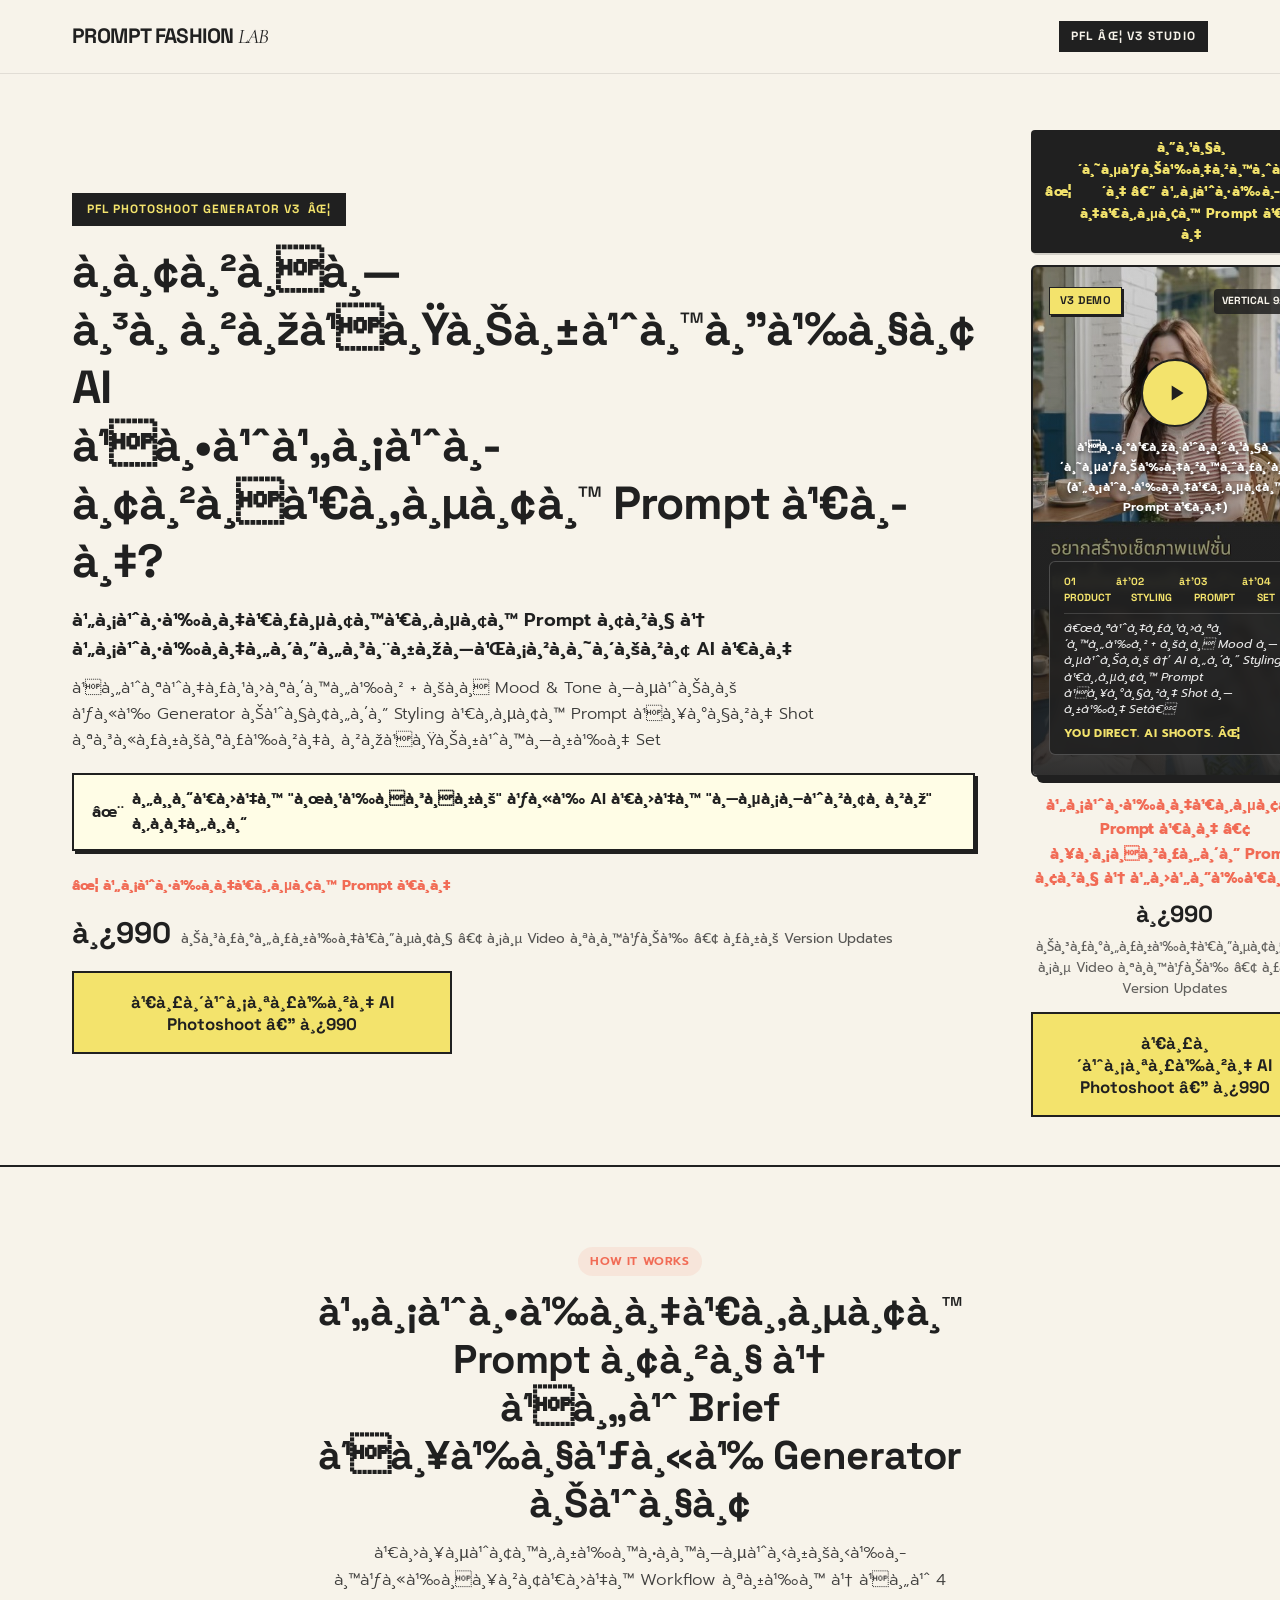
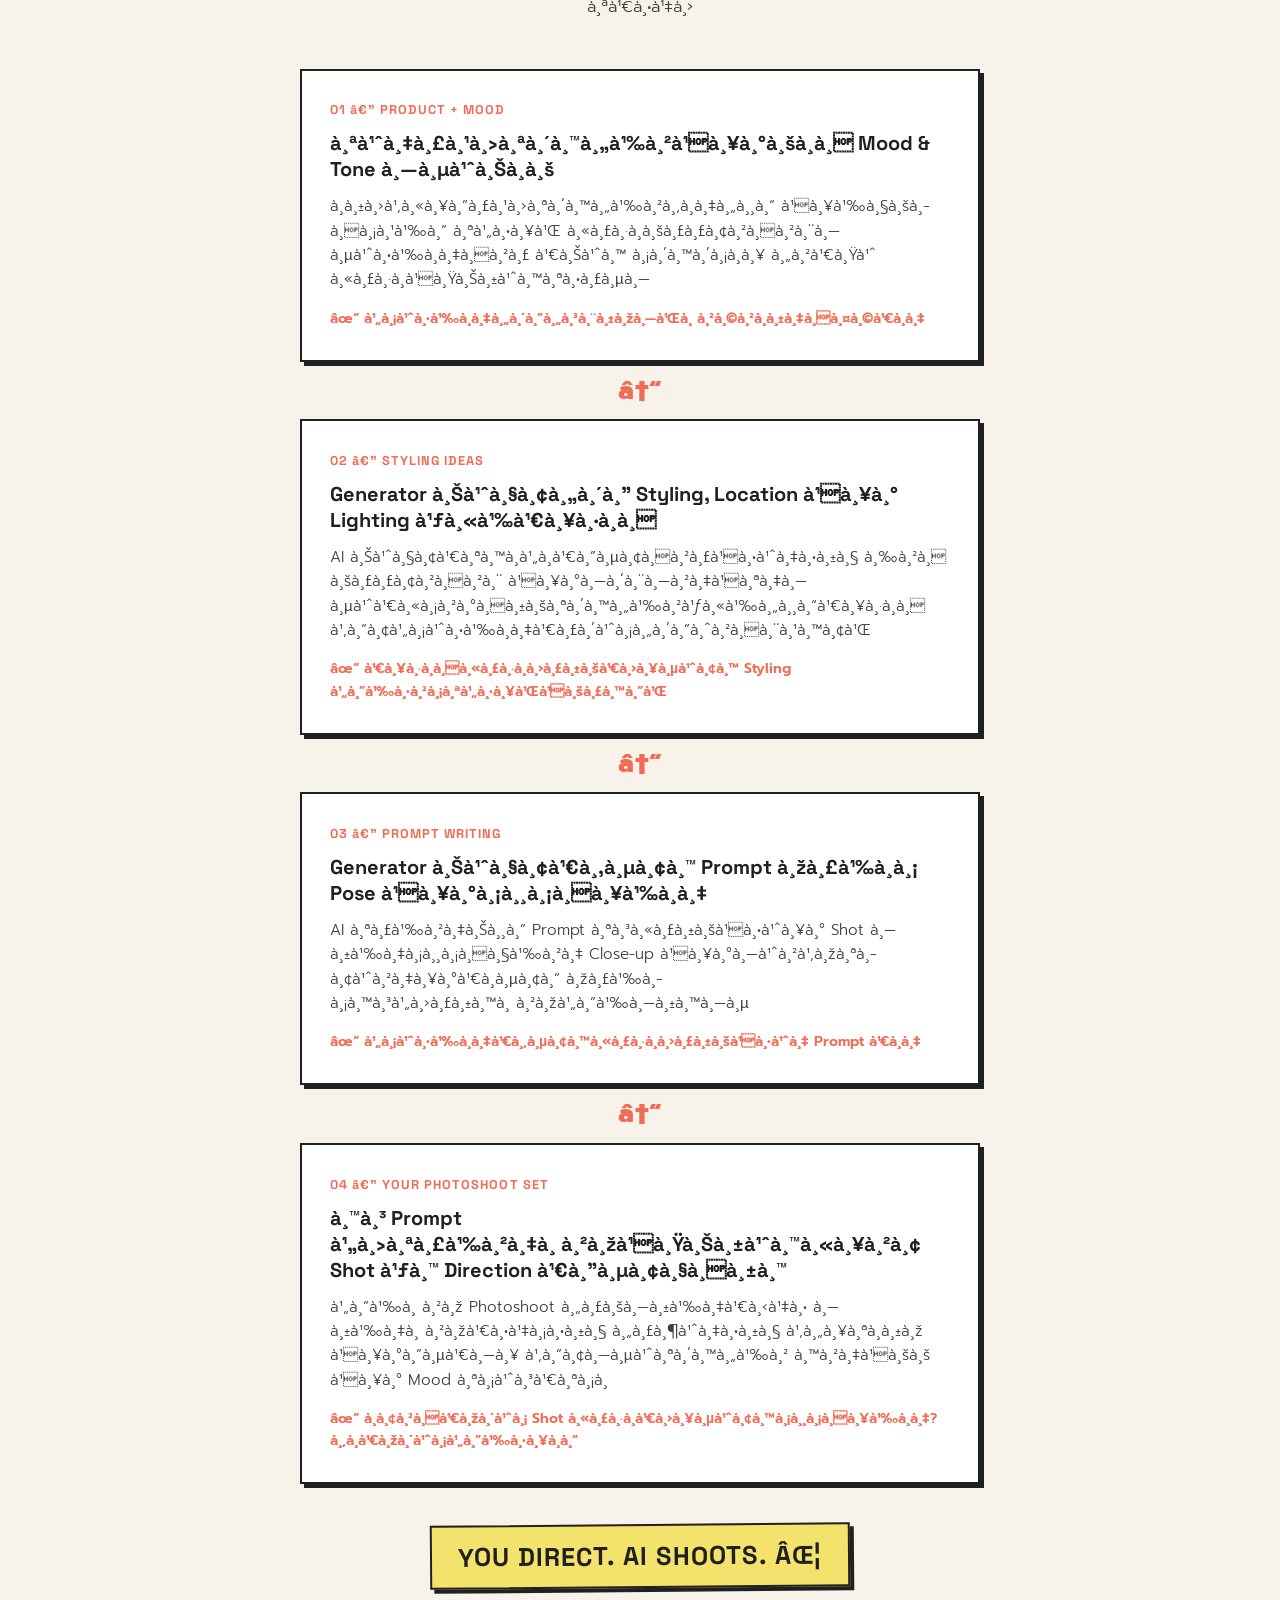
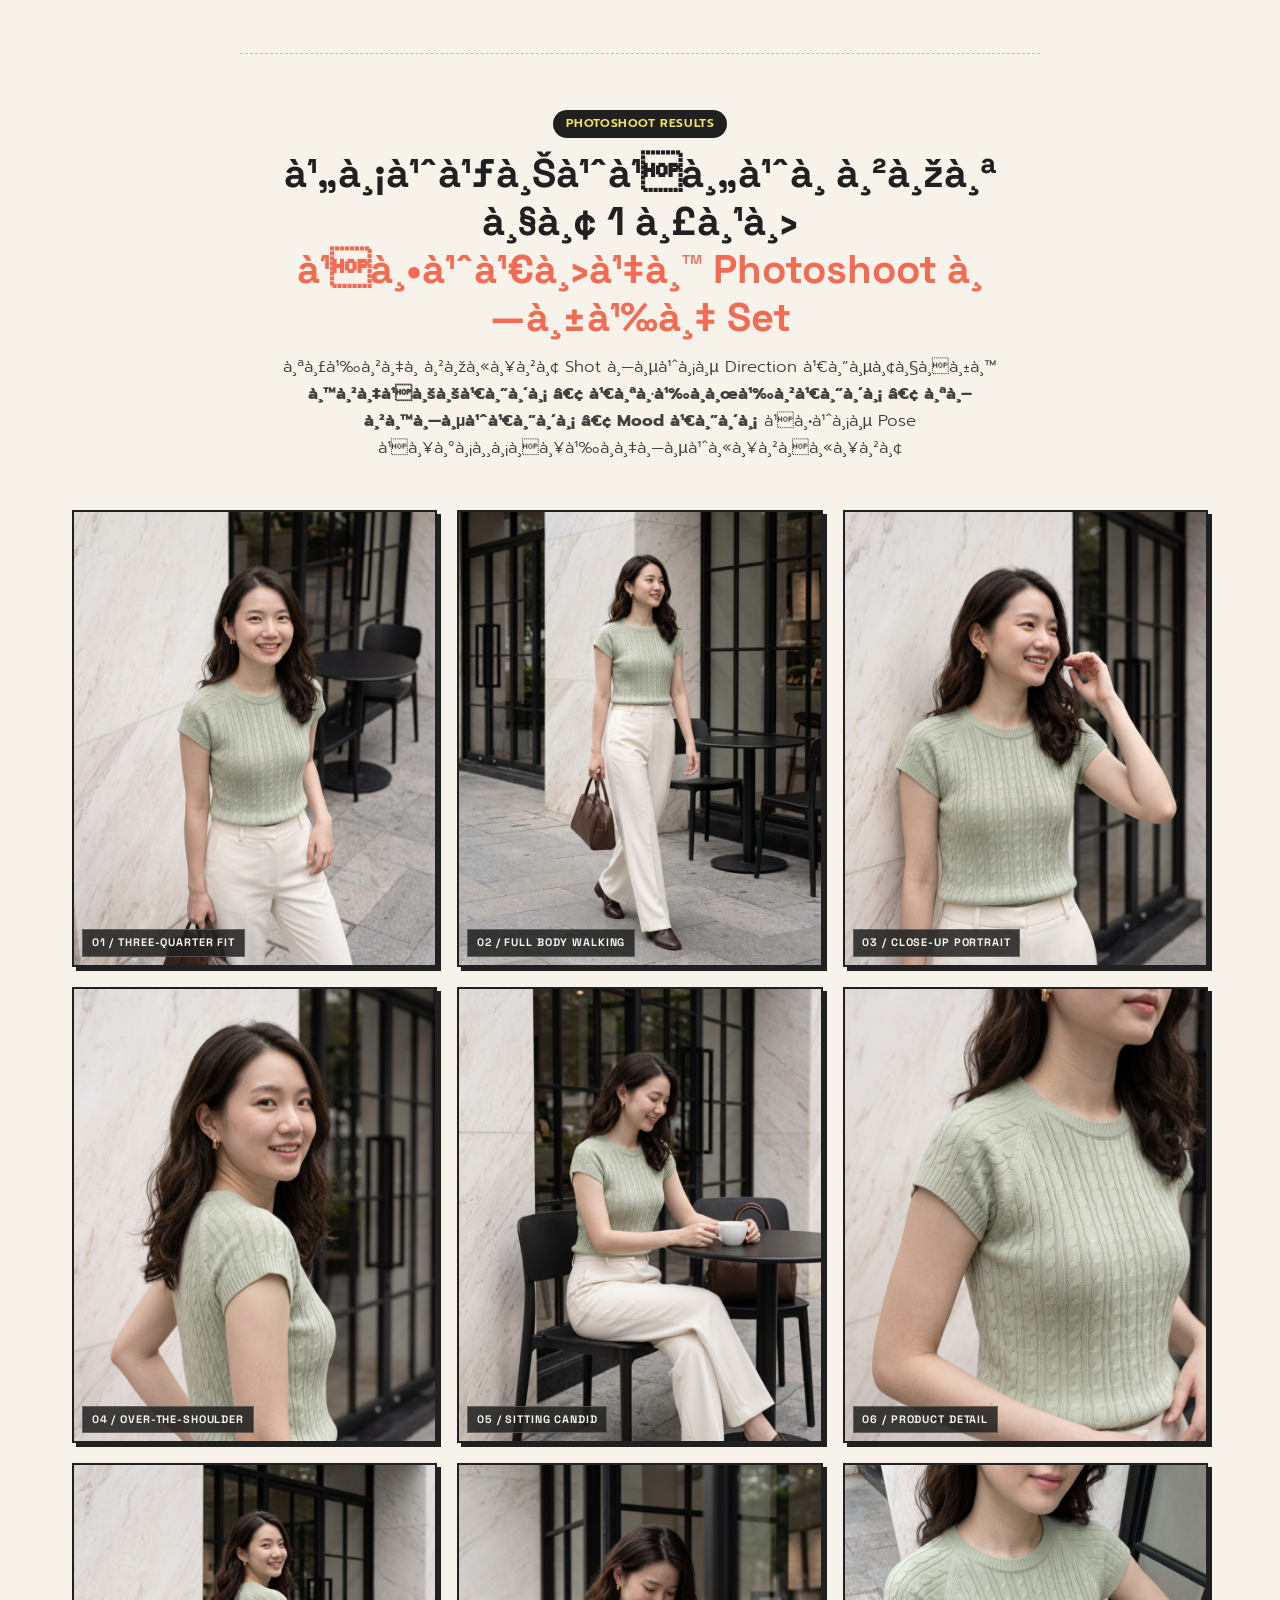
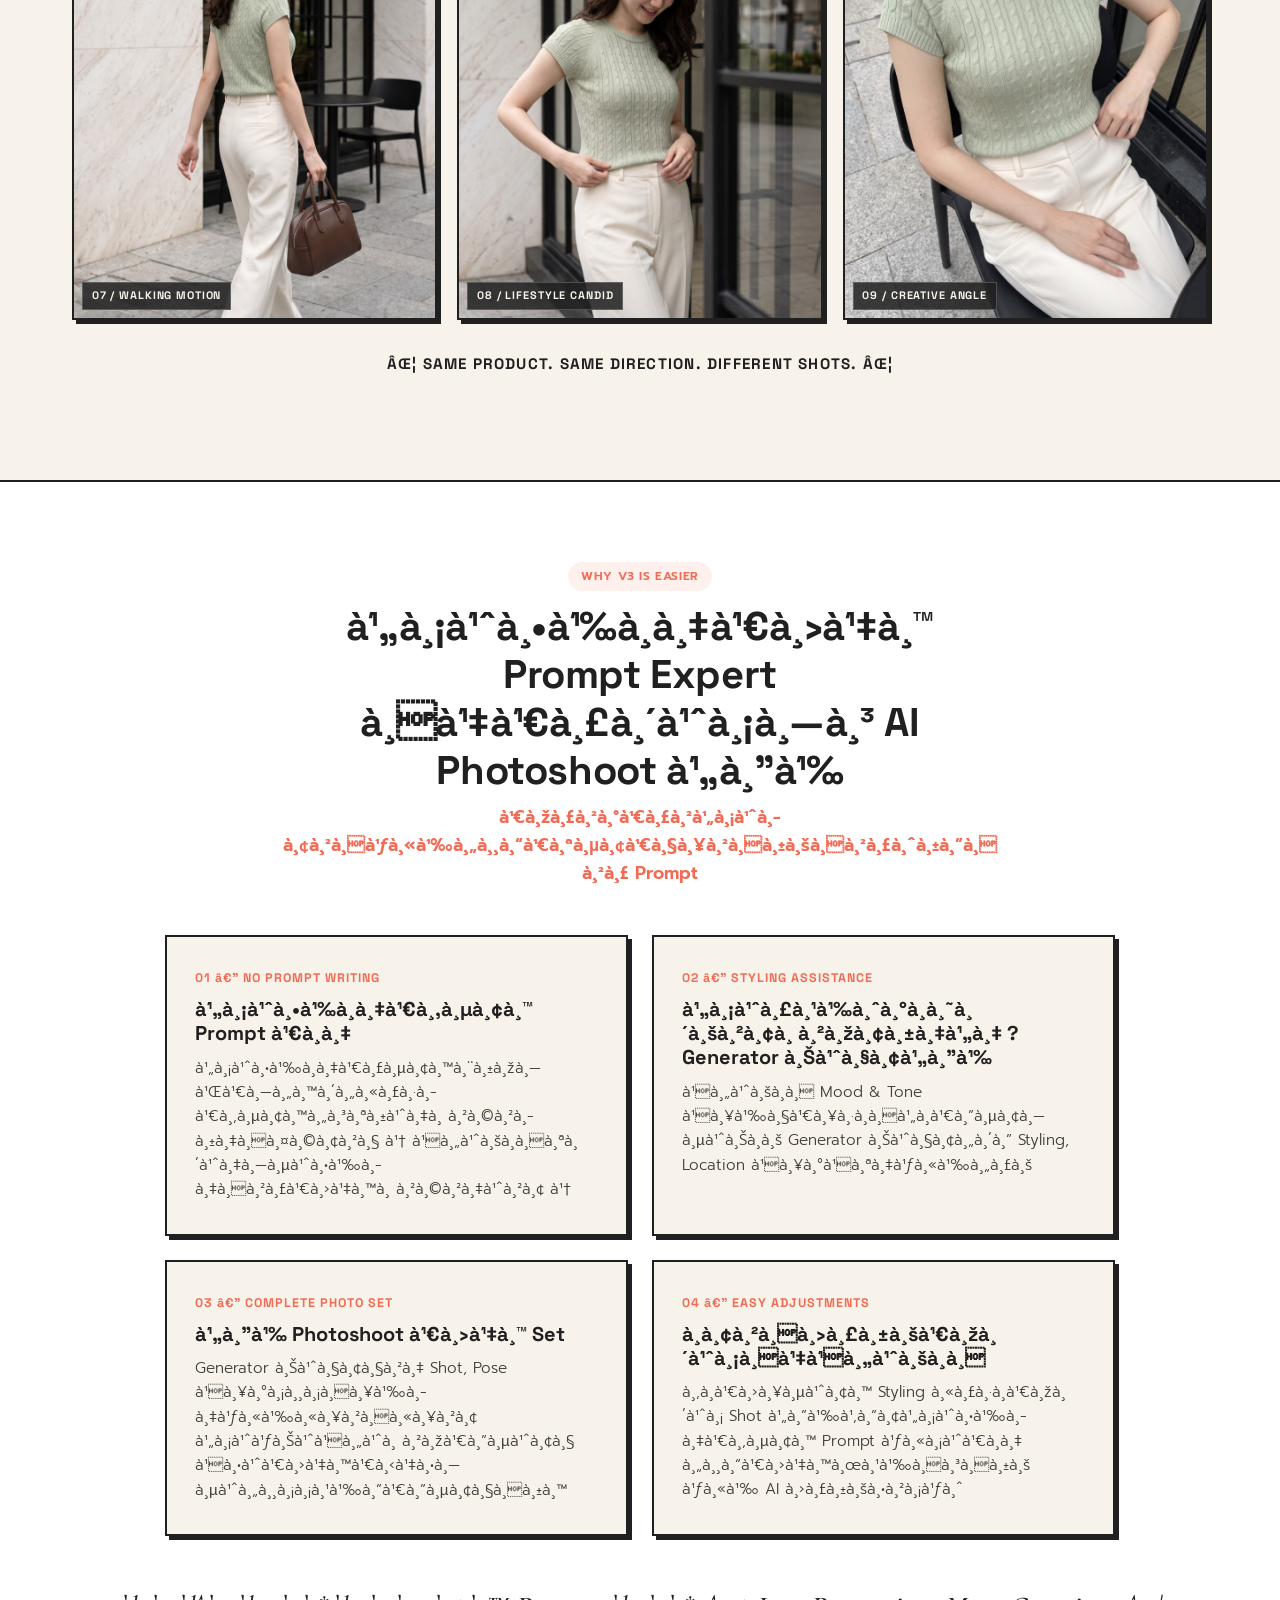
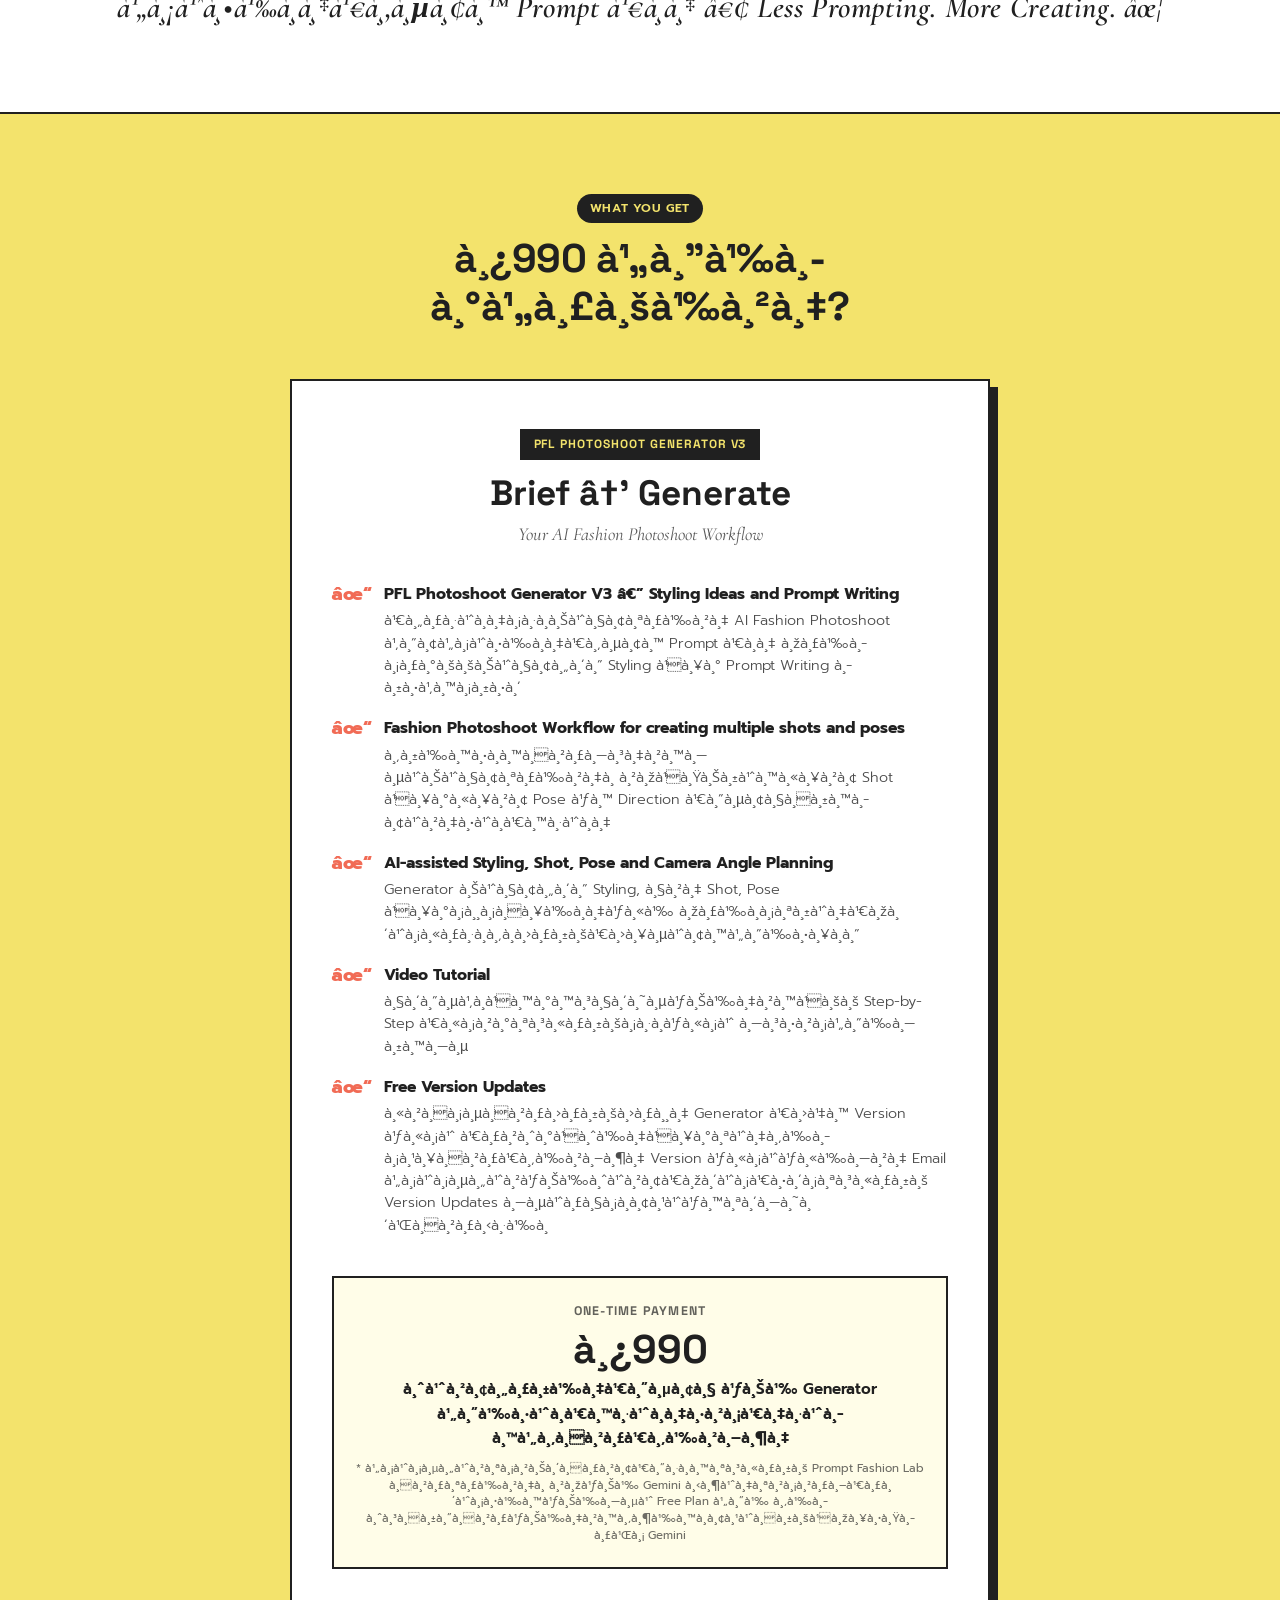
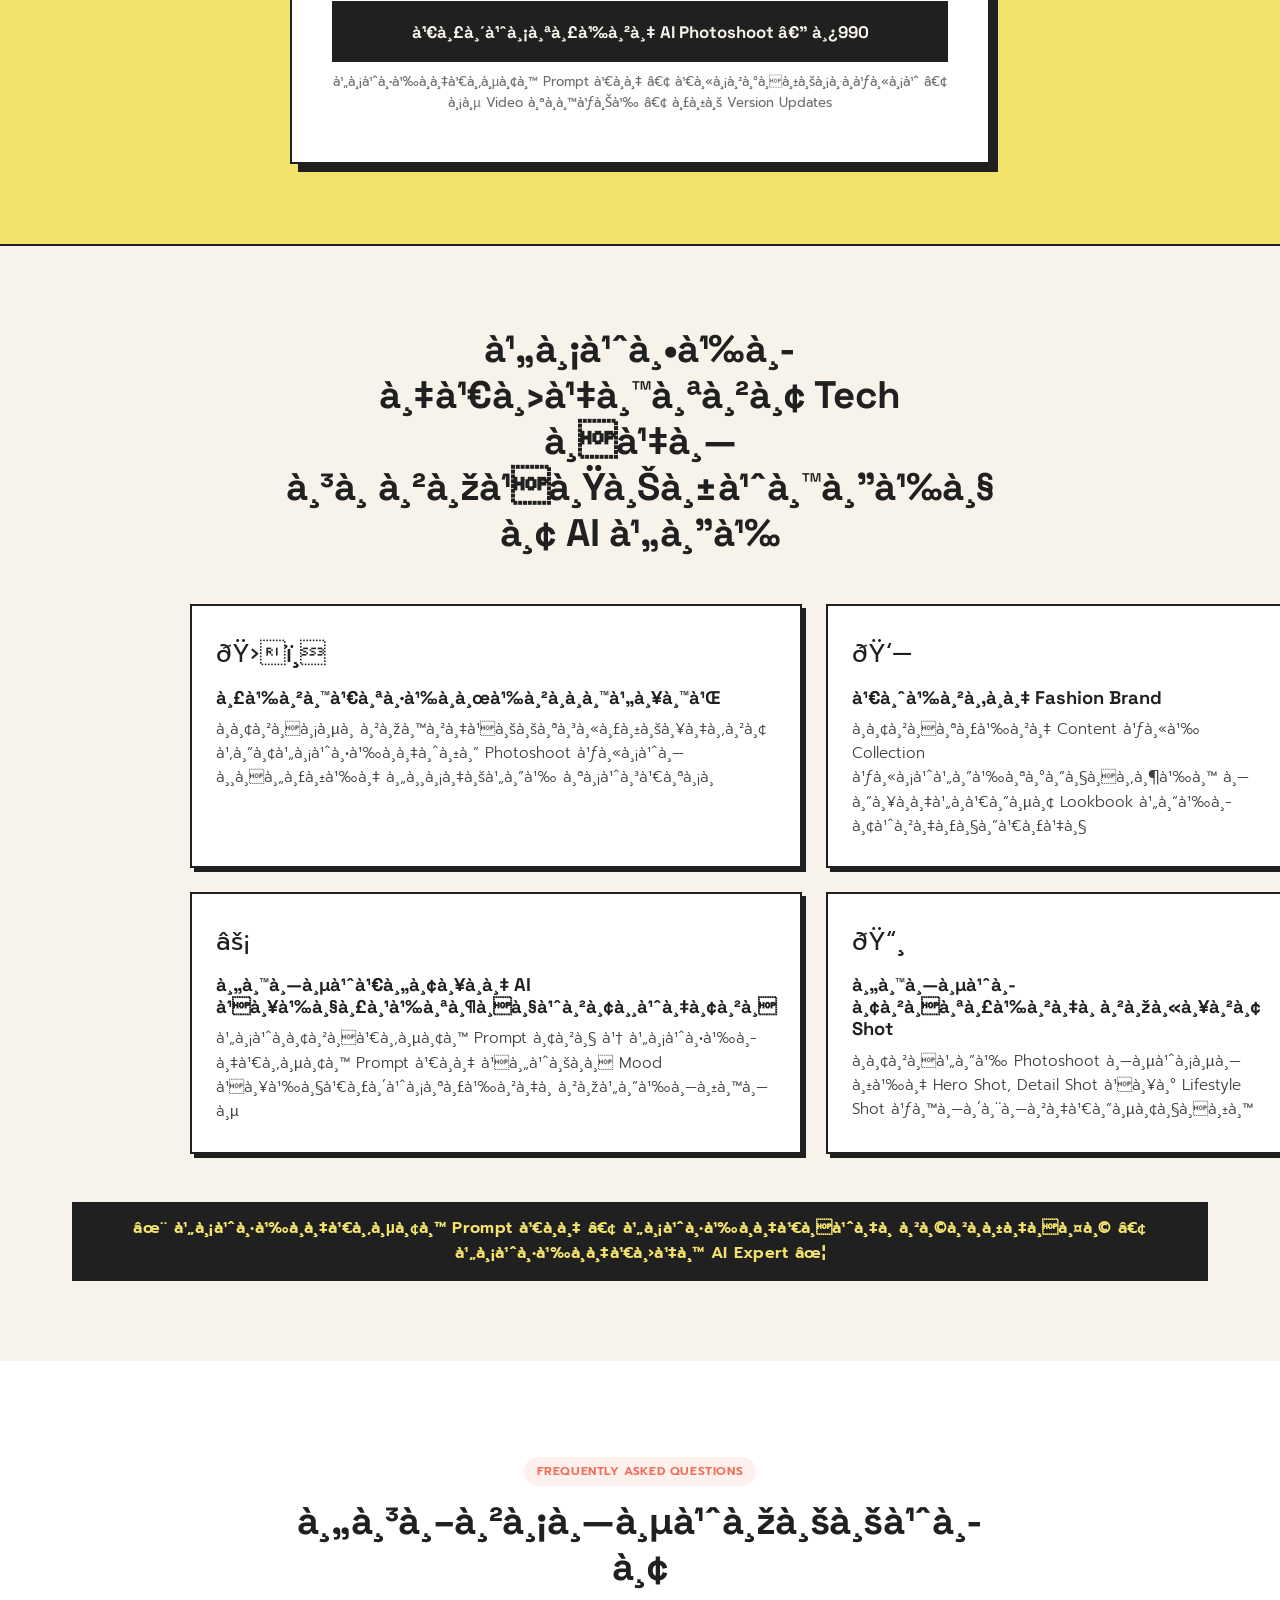
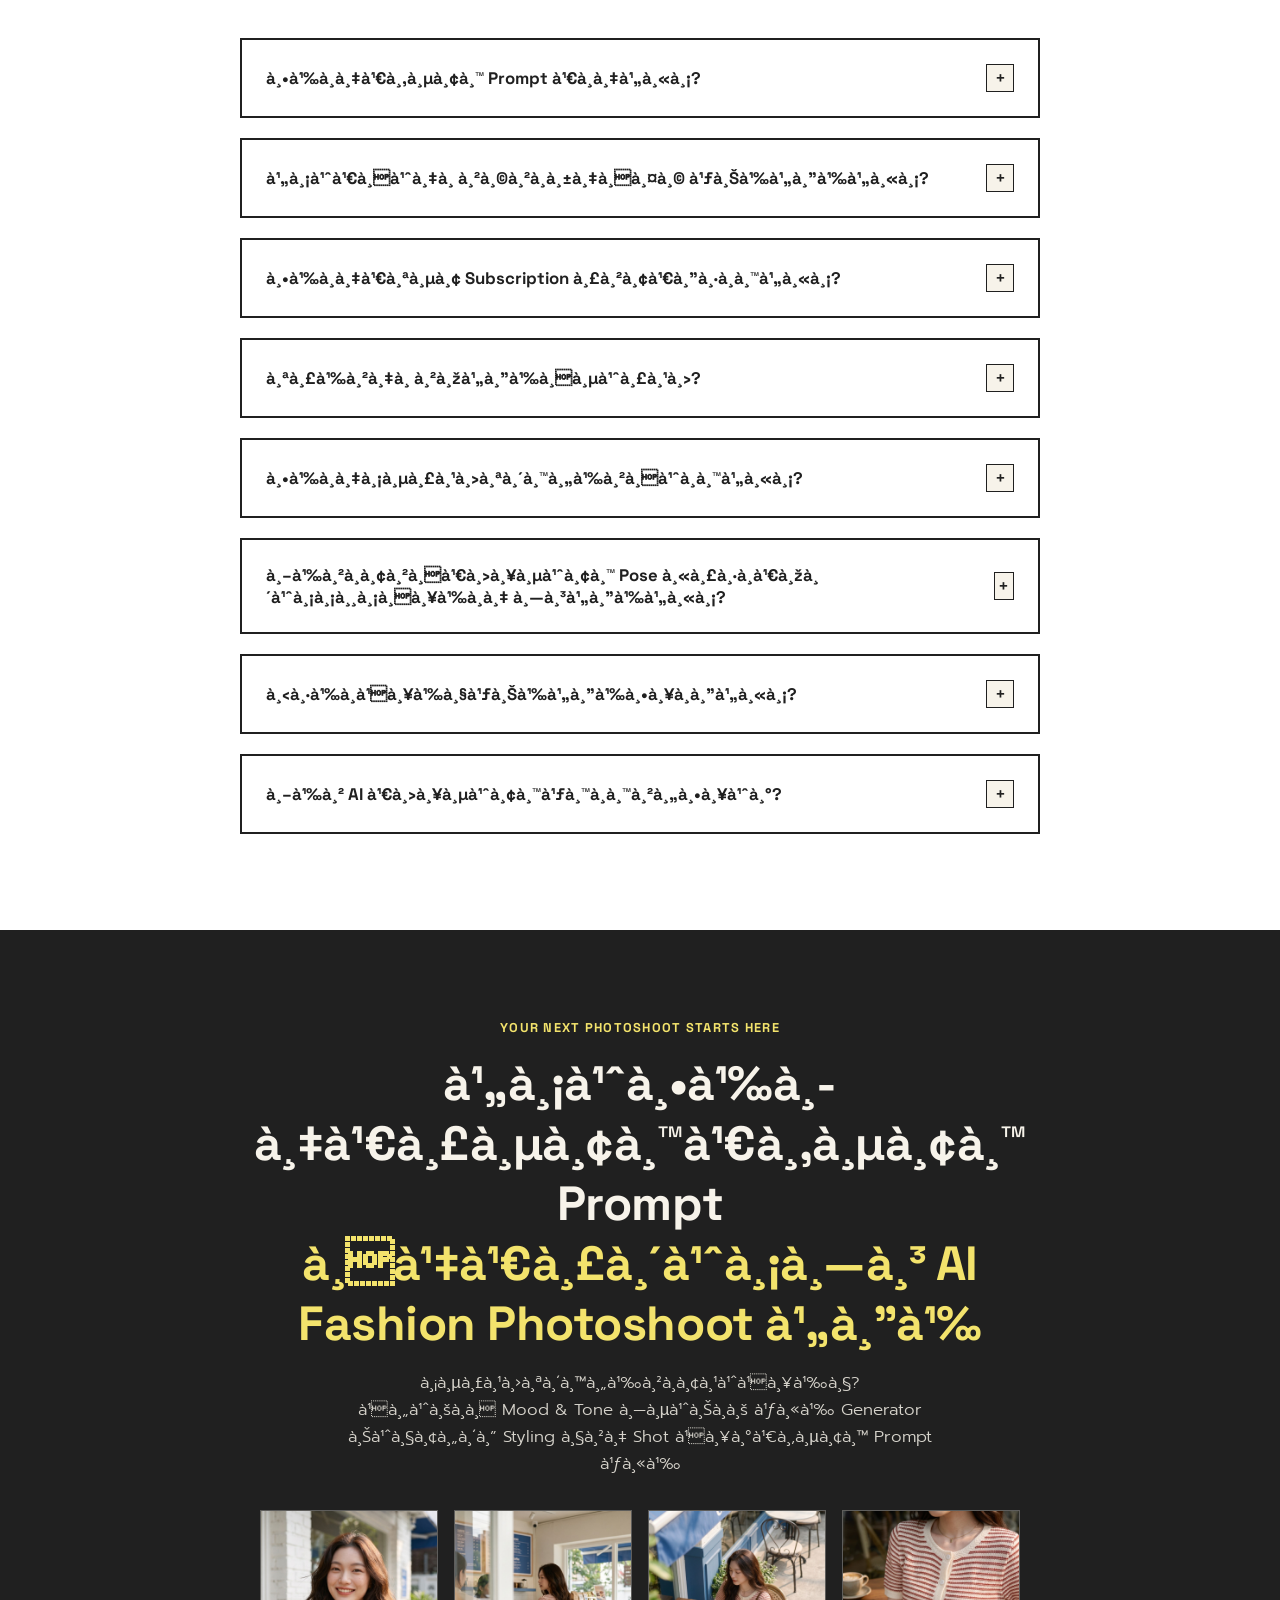
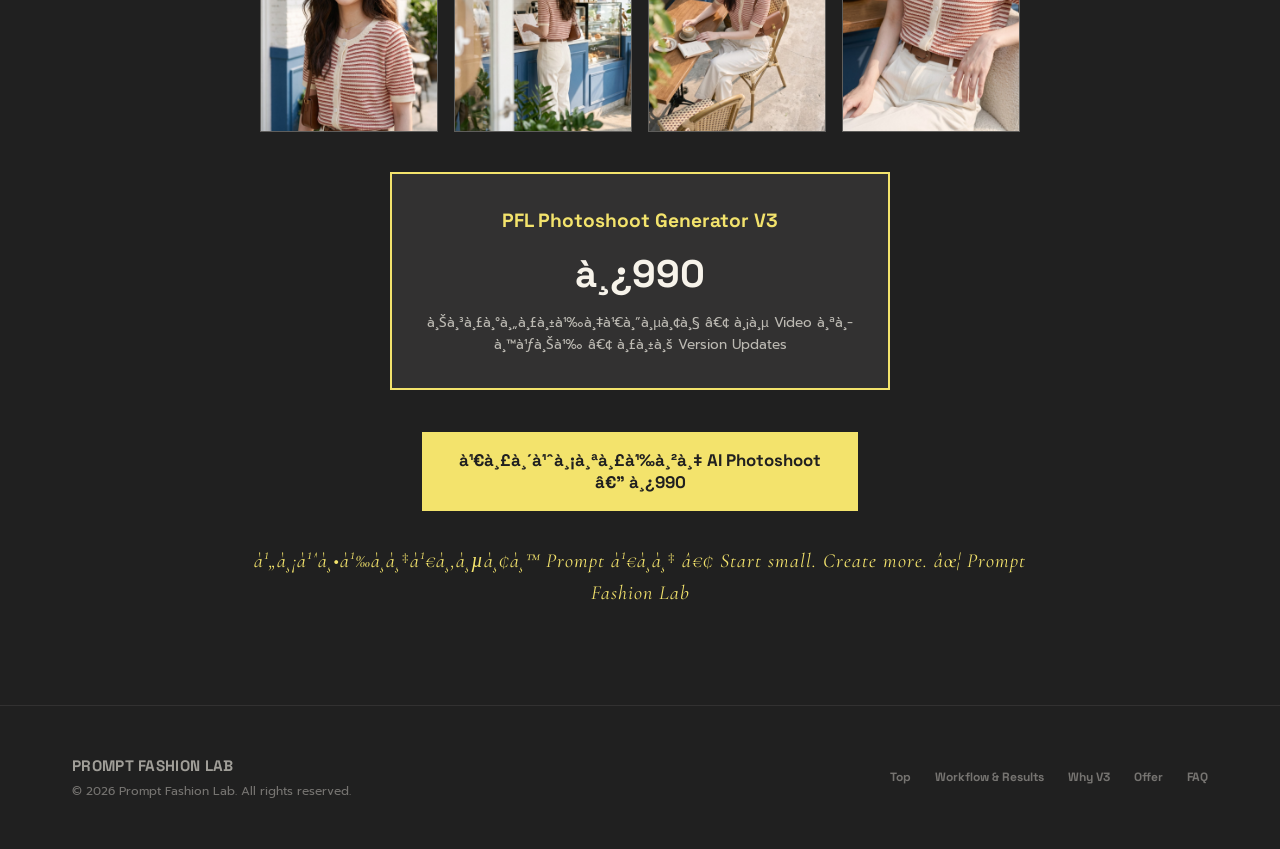
==== index.html @ 6210e285 "เปลี่ยนเป็น V3" ====
<!DOCTYPE html>
<html lang="th">
<head>
  <!-- Google tag (gtag.js) -->
  <script async src="https://www.googletagmanager.com/gtag/js?id=G-DDGN5M6J9N"></script>
  <script>
    window.dataLayer = window.dataLayer || [];
    function gtag(){dataLayer.push(arguments);}
    gtag('js', new Date());
    gtag('config', 'G-DDGN5M6J9N');
  </script>

  <!-- Meta Pixel Code -->
  <script>
    !function(f,b,e,v,n,t,s)
    {if(f.fbq)return;n=f.fbq=function(){n.callMethod?
    n.callMethod.apply(n,arguments):n.queue.push(arguments)};
    if(!f._fbq)f._fbq=n;n.push=n;n.loaded=!0;n.version='2.0';
    n.queue=[];t=b.createElement(e);t.async=!0;
    t.src=v;s=b.getElementsByTagName(e)[0];
    s.parentNode.insertBefore(t,s)}(window, document,'script',
    'https://connect.facebook.net/en_US/fbevents.js');
    fbq('init', '1612021557290772');
    fbq('track', 'PageView');
  </script>
  <noscript>
    <img height="1" width="1" style="display:none"
    src="https://www.facebook.com/tr?id=1612021557290772&ev=PageView&noscript=1"/>
  </noscript>
  <!-- End Meta Pixel Code -->

  <meta charset="UTF-8">
  <meta name="viewport" content="width=device-width, initial-scale=1.0">
  <meta name="description" content="อยากทำภาพแฟชั่นด้วย AI แต่ไม่อยากเขียน Prompt เอง? แค่ส่งรูปสินค้า + บอก Mood & Tone ให้ PFL Photoshoot Generator V3 ช่วยคิด Styling เขียน Prompt และวาง Shot สร้างภาพแฟชั่นทั้ง Set">
  <title>PFL Photoshoot Generator V3 | Prompt Fashion Lab</title>

  <!-- Google Fonts Import -->
  <link rel="preconnect" href="https://fonts.googleapis.com">
  <link rel="preconnect" href="https://fonts.gstatic.com" crossorigin>
  <link href="https://fonts.googleapis.com/css2?family=Caveat:wght@600;700&family=Cormorant+Garamond:ital,wght@1,400;1,600;1,700&family=Prompt:ital,wght@0,300;0,400;0,500;0,600;0,700;1,300;1,400;1,500;1,600;1,700&family=Space+Grotesk:wght@500;700;800&display=swap" rel="stylesheet">

  <!-- Vanilla CSS Style Sheet -->
  <link rel="stylesheet" href="styles.css">
</head>
<body>

  <!-- ==========================================
       HEADER / NAVIGATION
       ========================================== -->
  <header>
    <div class="container header-container">
      <a href="#" class="logo">
        PROMPT FASHION <span>LAB</span>
      </a>
      <div class="brand-badge">PFL ✦ V3 STUDIO</div>
    </div>
  </header>

  <!-- ==========================================
       SECTION 1 — HERO + YOUTUBE SHORTS DEMO
       Ad pain point match, minimal mobile scrolling
       ========================================== -->
  <section id="hero" class="hero-v2-section">
    <div class="container hero-v2-grid">
      
      <!-- Left Column: Ad-Matched Hero Copy -->
      <div class="hero-v2-content reveal active">
        <div class="hero-v2-eyebrow">
          <span>PFL PHOTOSHOOT GENERATOR V3</span> ✦
        </div>

        <h1 class="hero-v2-title text-balance-thai">
          อยากทำภาพแฟชั่นด้วย AI<br>
          แต่ไม่อยากเขียน Prompt เอง?
        </h1>

        <div class="hero-v2-desc text-balance-thai">
          <p style="margin-bottom: 0.65rem; font-size: 1.15rem;">
            <strong>ไม่ต้องเรียนเขียน Prompt ยาว ๆ</strong><br>
            <strong>ไม่ต้องคิดคำศัพท์มาอธิบาย AI เอง</strong>
          </p>
          <p style="font-size: 1.02rem; line-height: 1.6; color: rgba(32, 32, 32, 0.88);">
            แค่ส่งรูปสินค้า + บอก Mood & Tone ที่ชอบ<br>
            ให้ Generator ช่วยคิด Styling เขียน Prompt และวาง Shot สำหรับสร้างภาพแฟชั่นทั้ง Set
          </p>
        </div>

        <div class="hero-director-pill text-balance-thai">
          <span>✨</span>
          <span>คุณเป็น "ผู้กำกับ" ให้ AI เป็น "ทีมถ่ายภาพ" ของคุณ</span>
        </div>

        <!-- Left Column Desktop CTA (Responsive) -->
        <div class="hero-v2-cta-wrap">
          <div style="font-size: 0.88rem; font-weight: 700; color: var(--color-coral); margin-bottom: 0.25rem;">
            ✦ ไม่ต้องเขียน Prompt เอง
          </div>
          <div style="display: flex; align-items: baseline; gap: 0.6rem; margin-bottom: 0.35rem; flex-wrap: wrap;">
            <span style="font-family: var(--font-grotesk); font-size: 1.85rem; font-weight: 800; color: var(--color-black);">฿990</span>
            <span style="font-size: 0.85rem; color: rgba(32, 32, 32, 0.75);">ชำระครั้งเดียว • มี Video สอนใช้ • รับ Version Updates</span>
          </div>
          <button class="btn btn-yellow" style="width: 100%; max-width: 380px;" onclick="checkout('hero_left')">
            เริ่มสร้าง AI Photoshoot — ฿990
          </button>
        </div>
      </div>

      <!-- Right Column: Vertical 9:16 Shorts Demo Video -->
      <div class="shorts-wrapper reveal active" style="transition-delay: 0.15s;">
        
        <!-- Small label above the video -->
        <div class="shorts-label-above">
          <span>✦</span> ดูวิธีใช้งานจริง — ไม่ต้องเขียน Prompt เอง
        </div>

        <div class="shorts-container" id="shortsPlayerContainer">
          
          <!-- Responsive 9:16 Video Embed -->
          <iframe 
            id="shortsIframe"
            class="shorts-iframe"
            data-src="https://www.youtube-nocookie.com/embed/GxAwC8Sb-1s?playsinline=1&rel=0&modestbranding=1"
            src="about:blank"
            title="PFL Photoshoot Generator V3 Demo Video"
            allow="accelerometer; autoplay; clipboard-write; encrypted-media; gyroscope; picture-in-picture; web-share"
            allowfullscreen>
          </iframe>

          <!-- Poster Preview with Real Workflow Sequence Overlay -->
          <div class="shorts-poster" id="shortsPoster" role="button" aria-label="Play PFL Generator V3 Demo Video">
            <div class="shorts-top-badge">
              <span class="shorts-tag">V3 DEMO</span>
              <span class="shorts-ratio-tag">VERTICAL 9:16</span>
            </div>

            <div class="shorts-center-action">
              <div class="shorts-play-btn" aria-hidden="true">
                <svg viewBox="0 0 24 24"><path d="M8 5v14l11-7z"/></svg>
              </div>
              <div class="shorts-play-hint">แตะเพื่อดูวิธีใช้งานจริง (ไม่ต้องเขียน Prompt เอง)</div>
            </div>

            <!-- Sequence Overlays -->
            <div class="shorts-bottom-sequence">
              <div class="shorts-timeline-stepper">
                <span>01 PRODUCT</span>
                <span>→</span>
                <span>02 STYLING</span>
                <span>→</span>
                <span>03 PROMPT</span>
                <span>→</span>
                <span>04 SET</span>
              </div>
              <div class="shorts-brief-sample">
                “ส่งรูปสินค้า + บอก Mood ที่ชอบ → AI คิด Styling, เขียน Prompt และวาง Shot ทั้ง Set”
              </div>
              <div class="shorts-final-overlay">
                You Direct. AI Shoots. ✦
              </div>
            </div>
          </div>
        </div>

        <!-- Below Video Callout -->
        <div class="shorts-caption-under">
          <div class="shorts-forget-note">ไม่ต้องเขียน Prompt เอง • ลืมการคิด Prompt ยาว ๆ ไปได้เลย</div>
          <div class="shorts-pricing-bar">
            <span class="price">฿990</span>
          </div>
          <div class="shorts-pricing-sub">
            ชำระครั้งเดียว • มี Video สอนใช้ • รับ Version Updates
          </div>
          <div>
            <button class="btn btn-yellow" style="width: 100%;" onclick="checkout('hero_demo')">
              เริ่มสร้าง AI Photoshoot — ฿990
            </button>
          </div>
        </div>
      </div>

    </div>
  </section>

  <!-- ==========================================
       SECTION 2 — SIMPLE WORKFLOW + PHOTOSHOOT RESULTS
       1. 4-STEP WORKFLOW
       2. PHOTOSHOOT RESULTS GALLERY (DIRECTLY CONNECTED)
       ========================================== -->
  <section id="workflow-results" class="workflow-results-section">
    <div class="container">
      
      <!-- PART 1: 4-STEP WORKFLOW (SIMPLE & DIRECT) -->
      <div class="section-head-center reveal">
        <span class="tagline-badge">HOW IT WORKS</span>
        <h2 class="text-balance-thai" style="margin-top: 0.75rem; font-size: clamp(1.8rem, 4.5vw, 2.5rem);">
          ไม่ต้องเขียน Prompt ยาว ๆ<br>
          แค่ Brief แล้วให้ Generator ช่วย
        </h2>
        <p class="text-balance-thai" style="font-size: 1.05rem; color: rgba(32, 32, 32, 0.85); margin-top: 0.75rem; line-height: 1.6;">
          เปลี่ยนขั้นตอนที่ซับซ้อนให้กลายเป็น Workflow สั้น ๆ แค่ 4 สเต็ป
        </p>
      </div>

      <!-- 4-Step Vertical Flow -->
      <div class="step-flow-grid reveal">
        
        <!-- Step 1 -->
        <div class="step-flow-card">
          <div class="step-flow-num">01 — PRODUCT + MOOD</div>
          <h3 class="step-flow-title text-balance-thai">ส่งรูปสินค้าและบอก Mood & Tone ที่ชอบ</h3>
          <p class="step-flow-desc text-balance-thai">
            อัปโหลดรูปสินค้าของคุณ แล้วบอกมู้ด สไตล์ หรือบรรยากาศที่ต้องการ เช่น มินิมอล คาเฟ่ หรือแฟชั่นสตรีท
          </p>
          <div style="margin-top: auto; padding-top: 0.5rem; font-size: 0.88rem; font-weight: 600; color: var(--color-coral);">
            ✓ ไม่ต้องคิดคำศัพท์ภาษาอังกฤษเอง
          </div>
        </div>

        <div class="step-flow-arrow-down" aria-hidden="true">↓</div>

        <!-- Step 2 -->
        <div class="step-flow-card">
          <div class="step-flow-num">02 — STYLING IDEAS</div>
          <h3 class="step-flow-title text-balance-thai">Generator ช่วยคิด Styling, Location และ Lighting ให้เลือก</h3>
          <p class="step-flow-desc text-balance-thai">
            AI ช่วยเสนอไอเดียการแต่งตัว ฉาก บรรยากาศ และทิศทางแสงที่เหมาะกับสินค้าให้คุณเลือก โดยไม่ต้องเริ่มคิดจากศูนย์
          </p>
          <div style="margin-top: auto; padding-top: 0.5rem; font-size: 0.88rem; font-weight: 600; color: var(--color-coral);">
            ✓ เลือกหรือปรับเปลี่ยน Styling ได้ตามสไตล์แบรนด์
          </div>
        </div>

        <div class="step-flow-arrow-down" aria-hidden="true">↓</div>

        <!-- Step 3 -->
        <div class="step-flow-card">
          <div class="step-flow-num">03 — PROMPT WRITING</div>
          <h3 class="step-flow-title text-balance-thai">Generator ช่วยเขียน Prompt พร้อม Pose และมุมกล้อง</h3>
          <p class="step-flow-desc text-balance-thai">
            AI สร้างชุด Prompt สำหรับแต่ละ Shot ทั้งมุมกว้าง Close-up และท่าโพสอย่างละเอียด พร้อมนำไปรันภาพได้ทันที
          </p>
          <div style="margin-top: auto; padding-top: 0.5rem; font-size: 0.88rem; font-weight: 600; color: var(--color-coral);">
            ✓ ไม่ต้องเขียนหรือปรับแต่ง Prompt เอง
          </div>
        </div>

        <div class="step-flow-arrow-down" aria-hidden="true">↓</div>

        <!-- Step 4 -->
        <div class="step-flow-card">
          <div class="step-flow-num">04 — YOUR PHOTOSHOOT SET</div>
          <h3 class="step-flow-title text-balance-thai">นำ Prompt ไปสร้างภาพแฟชั่นหลาย Shot ใน Direction เดียวกัน</h3>
          <p class="step-flow-desc text-balance-thai">
            ได้ภาพ Photoshoot ครบทั้งเซ็ต ทั้งภาพเต็มตัว ครึ่งตัว โคลสอัพ และดีเทล โดยที่สินค้า นางแบบ และ Mood สม่ำเสมอ
          </p>
          <div style="margin-top: auto; padding-top: 0.5rem; font-size: 0.88rem; font-weight: 600; color: var(--color-coral);">
            ✓ อยากเพิ่ม Shot หรือเปลี่ยนมุมกล้อง? ขอเพิ่มได้ตลอด
          </div>
        </div>

      </div>

      <!-- Punchline Transition -->
      <div class="workflow-punchline-wrap reveal">
        <div class="workflow-punchline">
          <span>You Direct. AI Shoots. ✦</span>
        </div>
      </div>

      <!-- Divider between Workflow and Results Gallery -->
      <div class="reveal" style="border-top: 1px dashed rgba(32, 32, 32, 0.25); max-width: 800px; margin: 3rem auto 3.5rem;"></div>

      <!-- PART 2: PHOTOSHOOT RESULTS (Connected directly to Step 04) -->
      <div class="section-head-center reveal">
        <span class="tagline-badge" style="background-color: var(--color-black); color: var(--color-yellow);">PHOTOSHOOT RESULTS</span>
        <h3 class="text-balance-thai" style="margin-top: 0.75rem; font-size: clamp(1.8rem, 4.5vw, 2.5rem); font-weight: 800;">
          ไม่ใช่แค่ภาพสวย 1 รูป<br>
          <span style="color: var(--color-coral);">แต่เป็น Photoshoot ทั้ง Set</span>
        </h3>
        <p class="text-balance-thai" style="font-size: 1.05rem; color: rgba(32, 32, 32, 0.85); margin-top: 0.75rem; line-height: 1.6;">
          สร้างภาพหลาย Shot ที่มี Direction เดียวกัน<br>
          <strong>นางแบบเดิม • เสื้อผ้าเดิม • สถานที่เดิม • Mood เดิม</strong> แต่มี Pose และมุมกล้องที่หลากหลาย
        </p>
      </div>

      <!-- Editorial Results Gallery (9 Authentic Images from Same Photoshoot) -->
      <div class="results-editorial-grid reveal">
        
        <!-- Shot 1: Three-Quarter Fit -->
        <div class="results-item">
          <img src="images/v3_photoshoot_01.jpg" alt="PFL Fashion Photoshoot - Three-Quarter Pose" loading="lazy">
          <div class="results-item-caption">01 / THREE-QUARTER FIT</div>
        </div>

        <!-- Shot 2: Full Body Walking -->
        <div class="results-item">
          <img src="images/v3_photoshoot_02.jpg" alt="PFL Fashion Photoshoot - Full Body Walking" loading="lazy">
          <div class="results-item-caption">02 / FULL BODY WALKING</div>
        </div>

        <!-- Shot 3: Close-up Portrait -->
        <div class="results-item">
          <img src="images/v3_photoshoot_03.jpg" alt="PFL Fashion Photoshoot - Close-up Portrait" loading="lazy">
          <div class="results-item-caption">03 / CLOSE-UP PORTRAIT</div>
        </div>

        <!-- Shot 4: Over-the-Shoulder -->
        <div class="results-item">
          <img src="images/v3_photoshoot_04.jpg" alt="PFL Fashion Photoshoot - Over-the-Shoulder Angle" loading="lazy">
          <div class="results-item-caption">04 / OVER-THE-SHOULDER</div>
        </div>

        <!-- Shot 5: Seated Cafe Candid -->
        <div class="results-item">
          <img src="images/v3_photoshoot_05.jpg" alt="PFL Fashion Photoshoot - Seated Cafe Lifestyle Candid" loading="lazy">
          <div class="results-item-caption">05 / SITTING CANDID</div>
        </div>

        <!-- Shot 6: Product Fabric Detail -->
        <div class="results-item">
          <img src="images/v3_photoshoot_06.jpg" alt="PFL Fashion Photoshoot - Knit Fabric & Details" loading="lazy">
          <div class="results-item-caption">06 / PRODUCT DETAIL</div>
        </div>

        <!-- Shot 7: Walking Motion -->
        <div class="results-item">
          <img src="images/v3_photoshoot_07.jpg" alt="PFL Fashion Photoshoot - Walking Motion Outdoors" loading="lazy">
          <div class="results-item-caption">07 / WALKING MOTION</div>
        </div>

        <!-- Shot 8: Lifestyle Candid -->
        <div class="results-item">
          <img src="images/v3_photoshoot_08.jpg" alt="PFL Fashion Photoshoot - Lifestyle Candid by Door" loading="lazy">
          <div class="results-item-caption">08 / LIFESTYLE CANDID</div>
        </div>

        <!-- Shot 9: Creative Angle -->
        <div class="results-item">
          <img src="images/v3_photoshoot_09.jpg" alt="PFL Fashion Photoshoot - High Angle Creative Shot" loading="lazy">
          <div class="results-item-caption">09 / CREATIVE ANGLE</div>
        </div>

      </div>

      <!-- Caption -->
      <div class="results-footer-tagline reveal" style="margin-bottom: 1.5rem;">
        ✦ Same Product. Same Direction. Different Shots. ✦
      </div>

    </div>
  </section>

  <!-- ==========================================
       SECTION 3 — BENEFITS (WHY V3)
       4 Key Feature Cards
       ========================================== -->
  <section id="why-v3" class="why-v2-section">
    <div class="container">
      
      <div class="section-head-center reveal">
        <span class="tagline-badge">WHY V3 IS EASIER</span>
        <h2 class="text-balance-thai" style="margin-top: 0.75rem; font-size: clamp(1.8rem, 4.5vw, 2.5rem);">
          ไม่ต้องเป็น Prompt Expert<br>
          ก็เริ่มทำ AI Photoshoot ได้
        </h2>
        <p class="text-balance-thai" style="font-size: 1.1rem; color: var(--color-coral); font-weight: 600; margin-top: 0.5rem;">
          เพราะเราไม่อยากให้คุณเสียเวลากับการจัดการ Prompt
        </p>
      </div>

      <!-- 4 Feature Cards (2x2 Grid) -->
      <div class="why-v2-grid reveal">
        
        <!-- Card 1 -->
        <div class="why-v2-card">
          <div class="why-v2-num">01 — NO PROMPT WRITING</div>
          <h3 class="text-balance-thai">ไม่ต้องเขียน Prompt เอง</h3>
          <p class="text-balance-thai">
            ไม่ต้องเรียนศัพท์เทคนิคหรือเขียนคำสั่งภาษาอังกฤษยาว ๆ แค่บอกสิ่งที่ต้องการเป็นภาษาง่าย ๆ
          </p>
        </div>

        <!-- Card 2 -->
        <div class="why-v2-card">
          <div class="why-v2-num">02 — STYLING ASSISTANCE</div>
          <h3 class="text-balance-thai">ไม่รู้จะอธิบายภาพยังไง ? Generator ช่วยได้</h3>
          <p class="text-balance-thai">
            แค่บอก Mood & Tone แล้วเลือกไอเดียที่ชอบ Generator ช่วยคิด Styling, Location และแสงให้ครบ
          </p>
        </div>

        <!-- Card 3 -->
        <div class="why-v2-card">
          <div class="why-v2-num">03 — COMPLETE PHOTO SET</div>
          <h3 class="text-balance-thai">ได้ Photoshoot เป็น Set</h3>
          <p class="text-balance-thai">
            Generator ช่วยวาง Shot, Pose และมุมกล้องให้หลากหลาย ไม่ใช่แค่ภาพเดี่ยว แต่เป็นเซ็ตที่คุมมู้ดเดียวกัน
          </p>
        </div>

        <!-- Card 4 -->
        <div class="why-v2-card">
          <div class="why-v2-num">04 — EASY ADJUSTMENTS</div>
          <h3 class="text-balance-thai">อยากปรับเพิ่มก็แค่บอก</h3>
          <p class="text-balance-thai">
            ขอเปลี่ยน Styling หรือเพิ่ม Shot ได้โดยไม่ต้องเขียน Prompt ใหม่เอง คุณเป็นผู้กำกับ ให้ AI ปรับตามใจ
          </p>
        </div>

      </div>

      <!-- Highlight Statement -->
      <div class="why-v2-highlight-wrap reveal">
        <div class="why-v2-highlight">
          ไม่ต้องเขียน Prompt เอง • Less Prompting. More Creating. ✦
        </div>
      </div>

    </div>
  </section>

  <!-- ==========================================
       SECTION 4 — WHAT’S INCLUDED FOR ฿990
       ฿990 Product Offer Box
       ========================================== -->
  <section id="offer" class="included-section">
    <div class="container">
      
      <div class="section-head-center reveal">
        <span class="tagline-badge" style="background-color: var(--color-black); color: var(--color-yellow);">WHAT YOU GET</span>
        <h2 class="text-balance-thai" style="margin-top: 0.75rem; font-size: clamp(1.8rem, 4.5vw, 2.5rem);">
          ฿990 ได้อะไรบ้าง?
        </h2>
      </div>

      <!-- Offer Card -->
      <div class="included-card reveal">
        <div style="text-align: center;">
          <span class="included-badge-tag">PFL PHOTOSHOOT GENERATOR V3</span>
          <h3 class="included-title">Brief → Generate</h3>
          <div class="included-tagline">Your AI Fashion Photoshoot Workflow</div>
        </div>

        <!-- Included Checklist -->
        <ul class="included-list">
          <li>
            <span class="check-icon">✓</span>
            <div>
              <strong>PFL Photoshoot Generator V3 — Styling Ideas and Prompt Writing</strong>
              <p>เครื่องมือช่วยสร้าง AI Fashion Photoshoot โดยไม่ต้องเขียน Prompt เอง พร้อมระบบช่วยคิด Styling และ Prompt Writing อัตโนมัติ</p>
            </div>
          </li>
          <li>
            <span class="check-icon">✓</span>
            <div>
              <strong>Fashion Photoshoot Workflow for creating multiple shots and poses</strong>
              <p>ขั้นตอนการทำงานที่ช่วยสร้างภาพแฟชั่นหลาย Shot และหลาย Pose ใน Direction เดียวกันอย่างต่อเนื่อง</p>
            </div>
          </li>
          <li>
            <span class="check-icon">✓</span>
            <div>
              <strong>AI-assisted Styling, Shot, Pose and Camera Angle Planning</strong>
              <p>Generator ช่วยคิด Styling, วาง Shot, Pose และมุมกล้องให้ พร้อมสั่งเพิ่มหรือขอปรับเปลี่ยนได้ตลอด</p>
            </div>
          </li>
          <li>
            <span class="check-icon">✓</span>
            <div>
              <strong>Video Tutorial</strong>
              <p>วิดีโอแนะนำวิธีใช้งานแบบ Step-by-Step เหมาะสำหรับมือใหม่ ทำตามได้ทันที</p>
            </div>
          </li>
          <li>
            <span class="check-icon">✓</span>
            <div>
              <strong>Free Version Updates</strong>
              <p>หากมีการปรับปรุง Generator เป็น Version ใหม่ เราจะแจ้งและส่งข้อมูลการเข้าถึง Version ใหม่ให้ทาง Email ไม่มีค่าใช้จ่ายเพิ่มเติมสำหรับ Version Updates ที่รวมอยู่ในสิทธิ์การซื้อ</p>
            </div>
          </li>
        </ul>

        <!-- Pricing Callout Box -->
        <div class="included-pricing-box">
          <div class="label">ONE-TIME PAYMENT</div>
          <div class="price-display">฿990</div>
          <div style="font-weight: 600; font-size: 0.95rem; color: var(--color-black);">
            จ่ายครั้งเดียว ใช้ Generator ได้ต่อเนื่องตามเงื่อนไขการเข้าถึง
          </div>
          <div class="clarification text-balance-thai">
            * ไม่มีค่าสมาชิกรายเดือนสำหรับ Prompt Fashion Lab<br>
            การสร้างภาพใช้ Gemini ซึ่งสามารถเริ่มต้นใช้ที่ Free Plan ได้ ข้อจำกัดการใช้งานขึ้นอยู่กับแพลตฟอร์ม Gemini
          </div>
        </div>

        <!-- Primary CTA Button -->
        <div class="included-cta-wrap">
          <button class="btn btn-black" onclick="checkout('offer_section')">
            เริ่มสร้าง AI Photoshoot — ฿990
          </button>
          <div class="included-microcopy">
            ไม่ต้องเขียน Prompt เอง • เหมาะกับมือใหม่ • มี Video สอนใช้ • รับ Version Updates
          </div>
        </div>

      </div>

    </div>
  </section>

  <!-- ==========================================
       SECTION 5 — WHO IS THIS FOR?
       Audience Grid
       ========================================== -->
  <section class="audience-v2-section">
    <div class="container">
      
      <div class="section-head-center reveal">
        <h2 class="text-balance-thai" style="font-size: clamp(1.8rem, 4.5vw, 2.4rem);">
          ไม่ต้องเป็นสาย Tech<br>
          ก็ทำภาพแฟชั่นด้วย AI ได้
        </h2>
      </div>

      <!-- 4 Target Audience Cards -->
      <div class="audience-v2-grid reveal">
        
        <!-- Target 1 -->
        <div class="audience-v2-card">
          <div class="audience-v2-icon">🛍️</div>
          <h3>ร้านเสื้อผ้าออนไลน์</h3>
          <p class="text-balance-thai">
            อยากมีภาพนางแบบสำหรับลงขาย โดยไม่ต้องจัด Photoshoot ใหม่ทุกครั้ง คุมงบได้ สม่ำเสมอ
          </p>
        </div>

        <!-- Target 2 -->
        <div class="audience-v2-card">
          <div class="audience-v2-icon">👗</div>
          <h3>เจ้าของ Fashion Brand</h3>
          <p class="text-balance-thai">
            อยากสร้าง Content ให้ Collection ใหม่ได้สะดวกขึ้น ทดลองไอเดีย Lookbook ได้อย่างรวดเร็ว
          </p>
        </div>

        <!-- Target 3 -->
        <div class="audience-v2-card">
          <div class="audience-v2-icon">⚡</div>
          <h3>คนที่เคยลอง AI แล้วรู้สึกว่ายุ่งยาก</h3>
          <p class="text-balance-thai">
            ไม่อยากเขียน Prompt ยาว ๆ ไม่ต้องเขียน Prompt เอง แค่บอก Mood แล้วเริ่มสร้างภาพได้ทันที
          </p>
        </div>

        <!-- Target 4 -->
        <div class="audience-v2-card">
          <div class="audience-v2-icon">📸</div>
          <h3>คนที่อยากสร้างภาพหลาย Shot</h3>
          <p class="text-balance-thai">
            อยากได้ Photoshoot ที่มีทั้ง Hero Shot, Detail Shot และ Lifestyle Shot ในทิศทางเดียวกัน
          </p>
        </div>

      </div>

      <!-- Highlight Banner -->
      <div class="audience-v2-highlight-banner reveal">
        <div class="audience-v2-banner-inner">
          ✨ ไม่ต้องเขียน Prompt เอง • ไม่ต้องเก่งภาษาอังกฤษ • ไม่ต้องเป็น AI Expert ✦
        </div>
      </div>

    </div>
  </section>

  <!-- ==========================================
       SECTION 6 — FAQ (ACCORDION)
       8 Questions with full disclosures
       ========================================== -->
  <section id="faq" class="section-padding" style="background-color: var(--color-white);">
    <div class="container">
      
      <div class="section-head-center reveal">
        <span class="tagline-badge">FREQUENTLY ASKED QUESTIONS</span>
        <h2 class="text-balance-thai" style="margin-top: 0.75rem; font-size: clamp(1.8rem, 4.5vw, 2.4rem);">
          คำถามที่พบบ่อย
        </h2>
      </div>

      <div class="faq-list reveal">
        
        <!-- Q1 -->
        <div class="faq-item">
          <button class="faq-question-btn">
            <span>ต้องเขียน Prompt เองไหม?</span>
            <span class="faq-icon-wrap">+</span>
          </button>
          <div class="faq-answer">
            <div class="faq-answer-inner text-balance-thai">
              <p><strong>ไม่ต้องค่ะ</strong></p>
              <p>คุณแค่ส่งรูปสินค้า + บอก Mood & Tone ที่ชอบ เช่น สินค้า นางแบบ สถานที่ Mood และ Lighting แล้วให้ Generator ช่วยคิด Styling เขียน Prompt และวาง Shot สำหรับสร้างภาพแฟชั่นทั้ง Set ให้คุณ</p>
            </div>
          </div>
        </div>

        <!-- Q2 -->
        <div class="faq-item">
          <button class="faq-question-btn">
            <span>ไม่เก่งภาษาอังกฤษ ใช้ได้ไหม?</span>
            <span class="faq-icon-wrap">+</span>
          </button>
          <div class="faq-answer">
            <div class="faq-answer-inner text-balance-thai">
              <p><strong>ได้ค่ะ</strong></p>
              <p>สามารถ Brief ด้วยภาษาไทยได้เลย ไม่จำเป็นต้องรู้ศัพท์ภาษาอังกฤษหรือเขียน Prompt เอง</p>
            </div>
          </div>
        </div>

        <!-- Q3 -->
        <div class="faq-item">
          <button class="faq-question-btn">
            <span>ต้องเสีย Subscription รายเดือนไหม?</span>
            <span class="faq-icon-wrap">+</span>
          </button>
          <div class="faq-answer">
            <div class="faq-answer-inner text-balance-thai">
              <p>PFL Photoshoot Generator ราคา ฿990 ชำระครั้งเดียว ไม่มีค่าสมาชิกรายเดือนสำหรับตัว Generator</p>
              <p>การสร้างภาพใช้ Gemini ซึ่งสามารถเริ่มต้นใช้งานด้วย Gemini Free Plan ได้</p>
              <p>อย่างไรก็ตาม จำนวนภาพที่สามารถสร้างได้และข้อจำกัดการใช้งานจะขึ้นอยู่กับแพ็กเกจและเงื่อนไขของ Gemini ในขณะนั้น หากต้องการสร้างภาพจำนวนมาก อาจจำเป็นต้องใช้แพ็กเกจแบบชำระเงินของ Gemini</p>
            </div>
          </div>
        </div>

        <!-- Q4 -->
        <div class="faq-item">
          <button class="faq-question-btn">
            <span>สร้างภาพได้กี่รูป?</span>
            <span class="faq-icon-wrap">+</span>
          </button>
          <div class="faq-answer">
            <div class="faq-answer-inner text-balance-thai">
              <p>Generator ช่วยวางแผนและเขียน Prompt ให้เป็นเซ็ต และสามารถสั่งเพิ่ม Shot ได้ตลอด</p>
              <p>จำนวนภาพที่สร้างได้จริงขึ้นอยู่กับข้อจำกัดการใช้งานของ Gemini ตามแพ็กเกจที่เลือก</p>
            </div>
          </div>
        </div>

        <!-- Q5 -->
        <div class="faq-item">
          <button class="faq-question-btn">
            <span>ต้องมีรูปสินค้าก่อนไหม?</span>
            <span class="faq-icon-wrap">+</span>
          </button>
          <div class="faq-answer">
            <div class="faq-answer-inner text-balance-thai">
              <p><strong>แนะนำให้มีรูปสินค้าจริงเพื่อใช้เป็น Reference</strong> โดยเฉพาะสินค้าที่มีรายละเอียดเฉพาะ เช่น เนื้อผ้า ลวดลาย กระดุม หรือการตัดเย็บ</p>
              <p>การใช้ภาพสินค้าจริงเป็น Reference ช่วยให้ AI มีข้อมูลสำหรับสร้างภาพที่ใกล้เคียงสินค้าต้นฉบับมากขึ้น อย่างไรก็ตาม ควรตรวจสอบรายละเอียดสินค้าก่อนนำภาพไปใช้จริง</p>
            </div>
          </div>
        </div>

        <!-- Q6 -->
        <div class="faq-item">
          <button class="faq-question-btn">
            <span>ถ้าอยากเปลี่ยน Pose หรือเพิ่มมุมกล้อง ทำได้ไหม?</span>
            <span class="faq-icon-wrap">+</span>
          </button>
          <div class="faq-answer">
            <div class="faq-answer-inner text-balance-thai">
              <p><strong>ได้ค่ะ</strong></p>
              <p>คุณสามารถบอก Generator เพื่อขอ Shot ใหม่ หรือปรับ Styling, Pose และมุมกล้องตามที่ต้องการได้ตลอด โดยไม่ต้องเขียน Prompt ใหม่เอง</p>
            </div>
          </div>
        </div>

        <!-- Q7 -->
        <div class="faq-item">
          <button class="faq-question-btn">
            <span>ซื้อแล้วใช้ได้ตลอดไหม?</span>
            <span class="faq-icon-wrap">+</span>
          </button>
          <div class="faq-answer">
            <div class="faq-answer-inner text-balance-thai">
              <p>ชำระเงินสำหรับ Generator เพียงครั้งเดียว ไม่ต้องต่ออายุสมาชิกกับ Prompt Fashion Lab รายเดือน</p>
              <p>การใช้งานยังขึ้นอยู่กับการให้บริการและข้อกำหนดของแพลตฟอร์ม AI ที่เกี่ยวข้อง</p>
            </div>
          </div>
        </div>

        <!-- Q8 -->
        <div class="faq-item">
          <button class="faq-question-btn">
            <span>ถ้า AI เปลี่ยนในอนาคตล่ะ?</span>
            <span class="faq-icon-wrap">+</span>
          </button>
          <div class="faq-answer">
            <div class="faq-answer-inner text-balance-thai">
              <p>หากมีการปรับปรุง Generator เป็น Version ใหม่ เราจะแจ้งลูกค้าทาง Email และส่งข้อมูลการเข้าถึง Version ที่อัปเดตตามสิทธิ์ที่รวมอยู่ในการซื้อ</p>
            </div>
          </div>
        </div>

      </div>

    </div>
  </section>

  <!-- ==========================================
       SECTION 7 — FINAL CTA
       Headline: ไม่ต้องเรียนเขียน Prompt ก็เริ่มทำ AI Fashion Photoshoot ได้
       ========================================== -->
  <section class="final-cta-v2-section">
    <div class="container">
      
      <div class="final-cta-v2-card reveal">
        <div class="eyebrow">YOUR NEXT PHOTOSHOOT STARTS HERE</div>
        <h2 class="text-balance-thai">
          ไม่ต้องเรียนเขียน Prompt<br>
          <span style="color: var(--color-yellow);">ก็เริ่มทำ AI Fashion Photoshoot ได้</span>
        </h2>
        
        <p class="text-balance-thai" style="font-size: 1.05rem; line-height: 1.6; margin-bottom: 2rem;">
          มีรูปสินค้าอยู่แล้ว?<br>
          แค่บอก Mood & Tone ที่ชอบ ให้ Generator ช่วยคิด Styling วาง Shot และเขียน Prompt ให้
        </p>

        <!-- Editorial Collage -->
        <div class="final-cta-collage">
          <div class="final-cta-collage-item">
            <img src="images/final_cta_1.jpg" alt="PFL AI Fashion Photoshoot - Portrait Outside Cafe" loading="lazy">
          </div>
          <div class="final-cta-collage-item">
            <img src="images/final_cta_2.jpg" alt="PFL AI Fashion Photoshoot - Ordering at Cafe Counter" loading="lazy">
          </div>
          <div class="final-cta-collage-item">
            <img src="images/final_cta_3.jpg" alt="PFL AI Fashion Photoshoot - High Angle Seated Table Shot" loading="lazy">
          </div>
          <div class="final-cta-collage-item">
            <img src="images/final_cta_4.jpg" alt="PFL AI Fashion Photoshoot - Knit Cardigan Detail Shot" loading="lazy">
          </div>
        </div>

        <!-- Final Offer Box -->
        <div class="final-cta-offer-box">
          <div class="final-cta-product-name">PFL Photoshoot Generator V3</div>
          <div class="final-cta-price-tag">฿990</div>
          <div class="final-cta-submeta">
            ชำระครั้งเดียว • มี Video สอนใช้ • รับ Version Updates
          </div>
        </div>

        <!-- Primary CTA -->
        <div style="max-width: 440px; margin: 0 auto;">
          <button class="btn btn-yellow" style="width: 100%;" onclick="checkout('final_cta')">
            เริ่มสร้าง AI Photoshoot — ฿990
          </button>
        </div>

        <div class="final-cta-tagline">
          ไม่ต้องเขียน Prompt เอง • Start small. Create more. ✦ Prompt Fashion Lab
        </div>
      </div>

    </div>
  </section>

  <!-- ==========================================
       FOOTER
       ========================================== -->
  <footer>
    <div class="container footer-container">
      <div class="footer-copy">
        <span class="footer-brand">PROMPT FASHION LAB</span>
        <span>&copy; 2026 Prompt Fashion Lab. All rights reserved.</span>
      </div>
      <div class="footer-links">
        <a href="#hero">Top</a>
        <a href="#workflow-results">Workflow & Results</a>
        <a href="#why-v3">Why V3</a>
        <a href="#offer">Offer</a>
        <a href="#faq">FAQ</a>
      </div>
    </div>
  </footer>

  <!-- ==========================================
       STICKY MOBILE CTA
       Left: PFL Generator V3 / ฿990
       Right: เริ่มเลย
       ========================================== -->
  <div id="stickyMobileCta" class="sticky-mobile-cta">
    <div class="sticky-info">
      <div class="sticky-title">PFL Generator V3</div>
      <div class="sticky-price">฿990 <span style="font-size: 0.72rem; font-weight: normal; opacity: 0.85;">(ไม่ต้องเขียน Prompt)</span></div>
    </div>
    <button onclick="checkout('sticky_mobile')" class="sticky-btn">เริ่มเลย →</button>
  </div>

  <!-- Script Import -->
  <script src="script.js"></script>
</body>
</html>
---- styles.css ----
/* ==========================================================================
   PROMPT FASHION LAB (PFL) - DESIGN SYSTEM & LAYOUTS
   Style Guide: Fashion Editorial × Creative Studio × Playful
   ========================================================================== */

/* Google Fonts Import */
@import url('https://fonts.googleapis.com/css2?family=Caveat:wght@600;700&family=Cormorant+Garamond:ital,wght@1,400;1,600;1,700&family=Prompt:ital,wght@0,300;0,400;0,500;0,600;0,700;1,300;1,400;1,500;1,600;1,700&family=Space+Grotesk:wght@500;700;800&display=swap');

:root {
  /* Color Palette */
  --color-ivory: #F7F3EA;       /* Neutral Base (65-70%) */
  --color-black: #202020;       /* Neutral Dark */
  --color-black-rgb: 32, 32, 32;
  --color-yellow: #F3E36C;      /* Accent (15-20%) */
  --color-coral: #F16B55;       /* Accent Coral (10-15%) */
  --color-blue: #AFCDE5;        /* Accent Blue */
  --color-white: #FFFFFF;
  
  /* Fonts */
  --font-grotesk: 'Space Grotesk', 'Prompt', sans-serif;
  --font-serif: 'Cormorant Garamond', 'Prompt', serif;
  --font-thai: 'Prompt', sans-serif;
  --font-hand: 'Caveat', cursive;

  /* Transitions */
  --transition-smooth: all 0.4s cubic-bezier(0.16, 1, 0.3, 1);
  --transition-fast: all 0.2s ease-out;
}

/* Reset & Base Styles */
*, *::before, *::after {
  box-sizing: border-box;
  margin: 0;
  padding: 0;
}

html {
  scroll-behavior: smooth;
  -webkit-text-size-adjust: 100%;
}

body {
  background-color: var(--color-ivory);
  color: var(--color-black);
  font-family: var(--font-thai);
  font-weight: 400;
  line-height: 1.6;
  overflow-x: hidden;
}

/* Typography Utilities */
h1, h2, h3, h4, h5, h6 {
  font-family: var(--font-grotesk);
  font-weight: 700;
  line-height: 1.2;
}

h1 {
  font-size: clamp(2rem, 5vw, 3rem);
  font-weight: 800;
  letter-spacing: -0.02em;
}

h2 {
  font-size: clamp(1.8rem, 4.5vw, 2.5rem);
  font-weight: 800;
  letter-spacing: -0.01em;
}

p {
  font-size: 1.05rem;
  font-weight: 300;
  color: rgba(32, 32, 32, 0.85);
}

.text-balance-thai {
  word-break: keep-all;
  overflow-wrap: break-word;
}

.italic-serif {
  font-family: var(--font-serif);
  font-style: italic;
  font-weight: 600;
  letter-spacing: -0.01em;
}

.handwritten {
  font-family: var(--font-hand);
  font-size: 1.6rem;
  color: var(--color-coral);
  transform: rotate(-3deg);
  display: inline-block;
}

/* Selection */
::selection {
  background-color: var(--color-yellow);
  color: var(--color-black);
}

/* Layout Utilities */
.container {
  max-width: 1200px;
  margin: 0 auto;
  padding: 0 2rem;
  position: relative;
}

@media (max-width: 768px) {
  .container {
    padding: 0 1.25rem;
  }
}

.section-padding {
  padding: 6rem 0;
}

@media (max-width: 768px) {
  .section-padding {
    padding: 4rem 0;
  }
}

/* Dark Background Sections */
.section-dark {
  background-color: var(--color-black);
  color: var(--color-ivory);
  position: relative;
}

.section-dark h2, .section-dark h3, .section-dark h4 {
  color: var(--color-ivory);
}

.section-dark p {
  color: rgba(247, 243, 234, 0.85);
}

/* Yellow Background Sections */
.section-yellow {
  background-color: var(--color-yellow);
  color: var(--color-black);
  position: relative;
}

/* Header & Nav */
header {
  border-bottom: 1px solid rgba(32, 32, 32, 0.1);
  background-color: var(--color-ivory);
  padding: 1.25rem 0;
  z-index: 10;
  position: relative;
}

.header-container {
  display: flex;
  justify-content: space-between;
  align-items: center;
}

.logo {
  font-family: var(--font-grotesk);
  font-weight: 800;
  font-size: 1.3rem;
  letter-spacing: -0.03em;
  text-decoration: none;
  color: var(--color-black);
}

.logo span {
  font-family: var(--font-serif);
  font-style: italic;
  font-weight: 400;
}

.brand-badge {
  font-family: var(--font-grotesk);
  font-size: 0.75rem;
  font-weight: 700;
  background-color: var(--color-black);
  color: var(--color-ivory);
  padding: 0.35rem 0.75rem;
  text-transform: uppercase;
  letter-spacing: 0.1em;
}

.tagline-badge {
  background-color: rgba(241, 107, 85, 0.1);
  color: var(--color-coral);
  font-size: 0.75rem;
  font-weight: 600;
  text-transform: uppercase;
  padding: 0.3rem 0.8rem;
  border-radius: 50px;
  letter-spacing: 0.05em;
  display: inline-block;
}

/* Buttons */
.btn {
  display: inline-flex;
  align-items: center;
  justify-content: center;
  padding: 1.1rem 2.2rem;
  font-family: var(--font-grotesk);
  font-weight: 700;
  font-size: 1.05rem;
  text-decoration: none;
  border-radius: 0;
  border: 2px solid var(--color-black);
  cursor: pointer;
  position: relative;
  transition: var(--transition-smooth);
  background-color: transparent;
  color: var(--color-black);
  text-align: center;
  width: 100%;
}

.btn-black {
  background-color: var(--color-black);
  color: var(--color-ivory);
}

.btn-black:hover {
  background-color: var(--color-yellow);
  color: var(--color-black);
  transform: translateY(-3px) rotate(-0.5deg);
  box-shadow: 0 6px 0 var(--color-black);
}

.btn-yellow {
  background-color: var(--color-yellow);
  color: var(--color-black);
}

.btn-yellow:hover {
  background-color: var(--color-black);
  color: var(--color-ivory);
  transform: translateY(-3px) rotate(0.5deg);
  box-shadow: 0 6px 0 var(--color-coral);
}

.btn-outline {
  background-color: transparent;
  color: var(--color-black);
}

.btn-outline:hover {
  background-color: var(--color-black);
  color: var(--color-ivory);
  transform: translateY(-2px);
}

/* Scroll Animations */
.reveal {
  opacity: 0;
  transform: translateY(20px);
  transition: opacity 0.8s cubic-bezier(0.16, 1, 0.3, 1), transform 0.8s cubic-bezier(0.16, 1, 0.3, 1);
}

.reveal.active {
  opacity: 1;
  transform: translateY(0);
}

/* ==========================================================================
   SECTION 1 — HERO
   ========================================================================== */
.hero-grid {
  display: grid;
  grid-template-columns: 1fr;
  gap: 3rem;
  align-items: start;
}

@media (min-width: 992px) {
  .hero-grid {
    grid-template-columns: 4.5fr 7.5fr;
    gap: 4rem;
    align-items: center;
  }
}

.hero-content {
  display: flex;
  flex-direction: column;
  gap: 1.5rem;
}

.hero-tagline {
  font-family: var(--font-grotesk);
  font-size: 0.8rem;
  font-weight: 700;
  letter-spacing: 0.1em;
  color: var(--color-coral);
  display: flex;
  align-items: center;
  gap: 0.5rem;
}

.hero-title {
  font-size: clamp(2rem, 5vw, 2.75rem);
  line-height: 1.2;
}

.hero-desc {
  font-size: 1.05rem;
  opacity: 0.85;
}

.hero-bullet-list {
  list-style: none;
  display: flex;
  flex-direction: column;
  gap: 0.65rem;
}

.hero-bullet-list li {
  font-size: 1.05rem;
  color: rgba(32, 32, 32, 0.9);
  display: flex;
  align-items: flex-start;
  gap: 0.6rem;
  line-height: 1.5;
}

.hero-bullet-list li::before {
  content: "✦";
  color: var(--color-coral);
  font-size: 0.8rem;
  margin-top: 0.2rem;
  flex-shrink: 0;
}

.hero-benefits-grid {
  display: grid;
  grid-template-columns: 1fr;
  gap: 1.25rem;
  margin: 1rem 0;
}

@media (min-width: 576px) {
  .hero-benefits-grid {
    grid-template-columns: repeat(3, 1fr);
  }
}

.hero-benefit-item {
  border-left: 2px solid var(--color-coral);
  padding-left: 0.75rem;
}

.hero-benefit-item h4 {
  font-size: 0.85rem;
  font-weight: 800;
  letter-spacing: 0.05em;
  color: var(--color-black);
  margin-bottom: 0.25rem;
}

.hero-benefit-item p {
  font-size: 0.85rem;
  opacity: 0.7;
  line-height: 1.4;
}

.hero-cta-wrap {
  display: flex;
  flex-direction: column;
  gap: 0.5rem;
  max-width: 400px;
}

.hero-price-anchor {
  font-size: 0.85rem;
  opacity: 0.6;
  text-align: center;
}

.hero-price-anchor span {
  text-decoration: line-through;
  margin-right: 0.5rem;
}

.hero-price-anchor strong {
  color: var(--color-coral);
  font-weight: 700;
}

/* Hero Visual Composition */
.hero-visual {
  display: flex;
  flex-direction: column;
  gap: 1.5rem;
  background-color: var(--color-white);
  border: 2px solid var(--color-black);
  padding: 1.25rem;
  box-shadow: 6px 6px 0 var(--color-black);
}

@media (min-width: 768px) {
  .hero-visual {
    padding: 1.75rem;
    gap: 1.75rem;
  }
}

/* Horizontal Brief Bar */
.brief-horizontal {
  background-color: var(--color-ivory);
  border: 1px dashed rgba(32, 32, 32, 0.3);
  padding: 1rem 1.25rem;
  display: flex;
  flex-direction: column;
  gap: 0.75rem;
}

.brief-horizontal-top {
  display: flex;
  justify-content: space-between;
  align-items: center;
  border-bottom: 1px solid rgba(32, 32, 32, 0.1);
  padding-bottom: 0.4rem;
  flex-wrap: wrap;
  gap: 0.5rem;
}

.brief-horizontal-top .brief-tag {
  font-family: var(--font-grotesk);
  font-weight: 800;
  font-size: 0.75rem;
  letter-spacing: 0.05em;
  color: var(--color-black);
}

.brief-horizontal-top .brief-subtag {
  font-family: var(--font-hand);
  color: var(--color-coral);
  font-size: 1.15rem;
}

.brief-horizontal-grid {
  display: grid;
  grid-template-columns: repeat(2, 1fr);
  gap: 0.6rem 1rem;
}

@media (min-width: 576px) {
  .brief-horizontal-grid {
    grid-template-columns: repeat(3, 1fr);
  }
}

@media (min-width: 992px) {
  .brief-horizontal-grid {
    grid-template-columns: repeat(5, 1fr);
  }
}

.brief-h-item {
  display: flex;
  flex-direction: column;
  gap: 0.15rem;
}

.brief-h-item label {
  font-size: 0.62rem;
  opacity: 0.55;
  text-transform: uppercase;
  letter-spacing: 0.05em;
  font-family: var(--font-grotesk);
  font-weight: 700;
}

.brief-h-item span {
  font-size: 0.85rem;
  font-weight: 700;
  color: var(--color-black);
  white-space: normal;
  word-break: break-word;
}

.brief-horizontal-footer {
  display: flex;
  justify-content: space-between;
  align-items: center;
  border-top: 1px dashed rgba(32, 32, 32, 0.15);
  padding-top: 0.45rem;
  flex-wrap: wrap;
  gap: 0.5rem;
}

.brief-horizontal-footer .brief-arrow-badge {
  font-family: var(--font-grotesk);
  font-size: 0.7rem;
  font-weight: 800;
  letter-spacing: 0.05em;
  color: var(--color-coral);
}

/* Contact Sheet Area */
.visual-sheet-area {
  display: flex;
  flex-direction: column;
  gap: 1rem;
}

.visual-sheet-header {
  display: flex;
  justify-content: space-between;
  align-items: flex-end;
  border-bottom: 1px solid rgba(32, 32, 32, 0.1);
  padding-bottom: 0.5rem;
}

.visual-sheet-header h3 {
  font-size: 1.1rem;
  letter-spacing: -0.01em;
}

.visual-sheet-header span {
  font-size: 0.75rem;
  opacity: 0.6;
}

.visual-sheet-grid {
  display: grid;
  grid-template-columns: repeat(2, 1fr);
  gap: 0.75rem;
}

@media (min-width: 576px) {
  .visual-sheet-grid {
    grid-template-columns: repeat(3, 1fr);
    gap: 1rem;
  }
}

@media (min-width: 992px) {
  .visual-sheet-grid {
    grid-template-columns: repeat(3, 1fr);
    gap: 1.25rem;
  }
}

.visual-sheet-item {
  border: 1px solid rgba(32, 32, 32, 0.1);
  background-color: var(--color-white);
  padding: 0.35rem;
  display: flex;
  flex-direction: column;
  transition: transform 0.25s ease, box-shadow 0.25s ease;
}

.visual-sheet-item:hover {
  transform: translateY(-3px);
  box-shadow: 0 6px 16px rgba(0, 0, 0, 0.08);
}

.visual-sheet-img-wrap {
  aspect-ratio: 4/5;
  overflow: hidden;
  background-color: #eee;
}

.visual-sheet-img-wrap img {
  width: 100%;
  height: 100%;
  object-fit: cover;
  transition: transform 0.4s ease;
}

.visual-sheet-item:hover .visual-sheet-img-wrap img {
  transform: scale(1.03);
}

.visual-sheet-caption {
  display: flex;
  justify-content: space-between;
  font-size: 0.55rem;
  color: rgba(32, 32, 32, 0.6);
  margin-top: 0.35rem;
  font-family: var(--font-grotesk);
}

.visual-sheet-caption span:last-child {
  color: var(--color-coral);
  font-weight: 700;
}

/* ==========================================================================
   SECTION 2 — THE REAL PROBLEM
   ========================================================================== */
.problem-header {
  max-width: 750px;
  margin-bottom: 4rem;
}

.problem-header h2 span {
  color: var(--color-coral);
}

.problem-grid-new {
  display: grid;
  grid-template-columns: 1fr;
  gap: 2rem;
  margin-bottom: 3.5rem;
}

@media (min-width: 768px) {
  .problem-grid-new {
    grid-template-columns: repeat(3, 1fr);
  }
}

.problem-step-card {
  background-color: var(--color-white);
  border: 2px solid var(--color-black);
  padding: 2rem 1.5rem;
  display: flex;
  flex-direction: column;
  position: relative;
  transition: var(--transition-smooth);
}

.problem-step-card:hover {
  transform: translateY(-4px);
  box-shadow: 4px 4px 0 var(--color-black);
}

.problem-step-card .card-num {
  font-family: var(--font-grotesk);
  font-size: 0.85rem;
  font-weight: 800;
  color: rgba(32, 32, 32, 0.4);
  margin-bottom: 1.25rem;
}

.problem-step-card h3 {
  font-size: 1.25rem;
  margin-bottom: 0.75rem;
}

.problem-step-card p {
  font-size: 0.95rem;
  opacity: 0.75;
}

.problem-step-card .coral-annotation {
  position: absolute;
  bottom: -15px;
  right: 15px;
  background-color: var(--color-coral);
  color: var(--color-white);
  font-size: 0.65rem;
  font-family: var(--font-grotesk);
  font-weight: 700;
  padding: 0.2rem 0.5rem;
  letter-spacing: 0.05em;
  z-index: 2;
}

.problem-loop-note {
  max-width: 600px;
  margin: 0 auto 3rem;
  text-align: center;
  background-color: rgba(241, 107, 85, 0.05);
  border: 1px dashed var(--color-coral);
  padding: 1.5rem;
}

.problem-loop-note h3 {
  font-size: 1.2rem;
  margin-bottom: 0.5rem;
}

.problem-loop-note p {
  font-size: 0.95rem;
  opacity: 0.8;
}

.problem-close-banner {
  text-align: center;
  padding-top: 2rem;
  border-top: 1px solid rgba(32, 32, 32, 0.1);
}

/* ==========================================================================
   SECTION 3 — THE NEW WORKFLOW
   ========================================================================== */
.workflow-grid {
  display: grid;
  grid-template-columns: 1fr;
  gap: 3rem;
  align-items: center;
  margin-top: 4rem;
}

@media (min-width: 992px) {
  .workflow-grid {
    grid-template-columns: 1fr 1fr;
    gap: 5rem;
  }
}

.workflow-side-box {
  background-color: rgba(247, 243, 234, 0.03);
  border: 1px solid rgba(247, 243, 234, 0.1);
  padding: 2rem;
  display: flex;
  flex-direction: column;
  gap: 1.5rem;
}

.workflow-side-box.highlight {
  border-color: var(--color-yellow);
  background-color: rgba(243, 227, 108, 0.02);
}

.workflow-side-box h3 {
  font-size: 1.35rem;
  border-bottom: 1px solid rgba(247, 243, 234, 0.1);
  padding-bottom: 0.75rem;
  display: flex;
  align-items: center;
  justify-content: space-between;
}

.workflow-side-box h3 span {
  font-size: 0.75rem;
  padding: 0.25rem 0.6rem;
  background-color: rgba(247, 243, 234, 0.1);
  font-family: var(--font-grotesk);
}

.workflow-side-box.highlight h3 span {
  background-color: var(--color-yellow);
  color: var(--color-black);
}

.flow-step-item {
  display: flex;
  gap: 1rem;
  align-items: start;
}

.flow-step-item .flow-num {
  font-family: var(--font-grotesk);
  font-weight: 800;
  color: var(--color-coral);
  font-size: 1.1rem;
  flex-shrink: 0;
}

.workflow-side-box.highlight .flow-step-item .flow-num {
  color: var(--color-yellow);
}

.flow-step-content h4 {
  font-size: 1rem;
  margin-bottom: 0.25rem;
  font-weight: 700;
}

.flow-step-content p {
  font-size: 0.9rem;
  opacity: 0.75;
  line-height: 1.5;
}

.flow-step-content ul {
  list-style: none;
  font-size: 0.85rem;
  opacity: 0.8;
  display: grid;
  grid-template-columns: repeat(2, 1fr);
  gap: 0.35rem;
  margin-top: 0.5rem;
  background-color: rgba(247, 243, 234, 0.05);
  padding: 0.75rem;
}

.flow-step-content ul li {
  display: flex;
  align-items: center;
  gap: 0.35rem;
}

.flow-step-content ul li::before {
  content: "✦";
  color: var(--color-yellow);
  font-size: 0.65rem;
}

/* ==========================================================================
   SECTION 4 — HOW IT WORKS
   ========================================================================== */
.mechanism-grid {
  display: grid;
  grid-template-columns: 1fr;
  gap: 2.5rem;
  margin-top: 4rem;
}

@media (min-width: 768px) {
  .mechanism-grid {
    grid-template-columns: repeat(3, 1fr);
  }
}

.mechanism-card {
  background-color: var(--color-white);
  border: 2px solid var(--color-black);
  padding: 2.5rem 2rem;
  display: flex;
  flex-direction: column;
  gap: 1.5rem;
  transition: var(--transition-smooth);
}

.mechanism-card:hover {
  transform: translateY(-5px);
  box-shadow: 6px 6px 0 var(--color-black);
}

.mechanism-num {
  font-family: var(--font-grotesk);
  font-size: 1.5rem;
  font-weight: 800;
  color: var(--color-coral);
  border-bottom: 2px solid var(--color-black);
  padding-bottom: 0.5rem;
}

.mechanism-card h3 {
  font-size: 1.35rem;
}

.mechanism-card ul {
  list-style: none;
  display: flex;
  flex-direction: column;
  gap: 0.5rem;
}

.mechanism-card ul li {
  font-size: 0.95rem;
  opacity: 0.8;
  display: flex;
  align-items: start;
  gap: 0.5rem;
}

.mechanism-card ul li::before {
  content: "✦";
  color: var(--color-coral);
  font-size: 0.75rem;
  margin-top: 0.2rem;
}

.mechanism-summary {
  text-align: center;
  margin-top: 4rem;
  padding-top: 2rem;
  border-top: 1px dashed rgba(32,32,32,0.2);
}

/* ==========================================================================
   INTERACTIVE SIMULATOR
   ========================================================================== */
.simulator-bullet-list {
  list-style: none;
  display: flex;
  flex-wrap: wrap;
  justify-content: center;
  gap: 0.6rem 2rem;
  margin: 1.25rem auto 0;
  max-width: 820px;
  padding: 0;
}

.simulator-bullet-list li {
  font-size: 0.95rem;
  color: rgba(247, 243, 234, 0.85);
  display: flex;
  align-items: center;
  gap: 0.5rem;
  line-height: 1.4;
}

.simulator-bullet-list li::before {
  content: "✦";
  color: var(--color-yellow);
  font-size: 0.75rem;
  flex-shrink: 0;
}

@media (max-width: 640px) {
  .simulator-bullet-list {
    flex-direction: column;
    align-items: flex-start;
    display: inline-flex;
    text-align: left;
    gap: 0.5rem;
  }
}

.simulator-container {
  display: grid;
  grid-template-columns: 1fr;
  gap: 2.5rem;
  border: 2px solid rgba(247, 243, 234, 0.15);
  background-color: #1a1a1a;
  padding: 1.5rem;
  margin-top: 4rem;
}

@media (min-width: 992px) {
  .simulator-container {
    grid-template-columns: 4.8fr 7.2fr;
    padding: 2.5rem;
  }
}

.sim-sidebar {
  display: flex;
  flex-direction: column;
  gap: 1.5rem;
}

.sim-title-area {
  border-bottom: 1px solid rgba(247, 243, 234, 0.1);
  padding-bottom: 1rem;
}

.sim-title-area h3 {
  font-size: 1.25rem;
  letter-spacing: 0.05em;
}

.sim-step-label {
  font-size: 0.75rem;
  color: var(--color-yellow);
  font-weight: 700;
  letter-spacing: 0.1em;
  margin-bottom: 0.25rem;
  display: block;
}

.brief-options {
  display: flex;
  flex-direction: column;
  gap: 1rem;
}

.brief-option-group label {
  font-size: 0.75rem;
  opacity: 0.6;
  text-transform: uppercase;
  letter-spacing: 0.05em;
  margin-bottom: 0.5rem;
  display: block;
}

.pill-group {
  display: flex;
  flex-wrap: wrap;
  gap: 0.5rem;
}

.pill {
  background-color: transparent;
  color: rgba(247, 243, 234, 0.7);
  border: 1px solid rgba(247, 243, 234, 0.2);
  padding: 0.4rem 1rem;
  font-size: 0.75rem;
  font-family: var(--font-thai);
  cursor: pointer;
  transition: var(--transition-fast);
}

.pill:hover {
  border-color: rgba(247, 243, 234, 0.5);
}

.pill.active {
  background-color: var(--color-yellow);
  color: var(--color-black);
  border-color: var(--color-yellow);
  font-weight: 600;
}

.prompt-box {
  background-color: #121212;
  border: 1px solid rgba(247, 243, 234, 0.08);
  padding: 1.25rem;
  margin-top: 1rem;
}

.prompt-box-header {
  display: flex;
  justify-content: space-between;
  margin-bottom: 0.5rem;
  font-size: 0.65rem;
  font-weight: 700;
}

.prompt-box-header .label {
  color: var(--color-yellow);
}

.prompt-text {
  font-family: monospace;
  font-size: 0.75rem;
  color: rgba(247, 243, 234, 0.85);
  line-height: 1.5;
  max-height: 100px;
  overflow-y: auto;
  padding-right: 0.25rem;
}

/* Contact Sheet Gallery */
.contact-sheet-area {
  position: relative;
}

.contact-sheet-header {
  display: flex;
  justify-content: space-between;
  align-items: flex-end;
  border-bottom: 1px solid rgba(247, 243, 234, 0.1);
  padding-bottom: 1rem;
  margin-bottom: 1.5rem;
}

.contact-sheet-grid {
  display: grid;
  grid-template-columns: repeat(2, 1fr);
  gap: 1rem;
}

@media (min-width: 576px) {
  .contact-sheet-grid {
    grid-template-columns: repeat(3, 1fr);
  }
}

.sheet-item {
  border: 1px solid rgba(247, 243, 234, 0.1);
  background-color: rgba(247, 243, 234, 0.03);
  padding: 0.5rem;
  display: flex;
  flex-direction: column;
}

.sheet-img-wrap {
  aspect-ratio: 4/5;
  overflow: hidden;
  background-color: var(--color-black);
}

.sheet-img-wrap img {
  width: 100%;
  height: 100%;
  object-fit: cover;
  object-position: center;
  transition: transform 0.5s ease;
}

.sheet-item:hover .sheet-img-wrap img {
  transform: scale(1.03);
}

.sheet-caption {
  display: flex;
  justify-content: space-between;
  font-size: 0.6rem;
  color: rgba(247, 243, 234, 0.5);
  margin-top: 0.5rem;
}

.sheet-caption span:last-child {
  color: var(--color-yellow);
  font-weight: 600;
}

.sim-loader {
  position: absolute;
  inset: 0;
  background-color: rgba(32, 32, 32, 0.9);
  display: flex;
  flex-direction: column;
  align-items: center;
  justify-content: center;
  gap: 0.75rem;
  z-index: 10;
  opacity: 0;
  pointer-events: none;
  transition: opacity 0.2s ease;
}

.sim-loader.active {
  opacity: 1;
  pointer-events: auto;
}

.spinner {
  width: 32px;
  height: 32px;
  border: 2px solid var(--color-yellow);
  border-top-color: transparent;
  border-radius: 50%;
  animation: spin 1s linear infinite;
}

@keyframes spin {
  from { transform: rotate(0deg); }
  to { transform: rotate(360deg); }
}

/* ==========================================================================
   SECTION 6 — WHY A SET IS MORE USEFUL
   ========================================================================== */
.benefit-use-grid {
  display: grid;
  grid-template-columns: 1fr;
  gap: 2rem;
  margin-top: 4rem;
}

@media (min-width: 768px) {
  .benefit-use-grid {
    grid-template-columns: repeat(2, 1fr);
  }
}

.use-case-card {
  background-color: var(--color-white);
  border: 2px solid var(--color-black);
  padding: 2.5rem;
  display: flex;
  flex-direction: column;
  justify-content: space-between;
  gap: 1.5rem;
}

.use-case-card h3 {
  font-size: 1.25rem;
  border-bottom: 2px solid var(--color-black);
  padding-bottom: 0.5rem;
  display: flex;
  align-items: center;
  justify-content: space-between;
}

.use-case-card h3 span {
  font-family: var(--font-serif);
  font-style: italic;
  font-size: 0.9rem;
  opacity: 0.5;
}

.use-case-flow {
  display: flex;
  flex-wrap: wrap;
  align-items: center;
  gap: 0.5rem;
  font-size: 0.85rem;
  font-weight: 700;
  background-color: var(--color-ivory);
  padding: 0.75rem;
}

.use-case-flow span:not(.arrow) {
  background-color: var(--color-white);
  padding: 0.25rem 0.5rem;
  border: 1px solid var(--color-black);
}

.use-case-flow .arrow {
  color: var(--color-coral);
}

/* ==========================================================================
   SECTION 7 — REALISM MATTERS
   ========================================================================== */
.realism-header {
  margin-bottom: 4rem;
}

.realism-grid {
  display: grid;
  grid-template-columns: 1fr;
  gap: 2rem;
}

@media (min-width: 768px) {
  .realism-grid {
    grid-template-columns: repeat(4, 1fr);
  }
}

.realism-card {
  border: 2px solid var(--color-black);
  background-color: var(--color-white);
  padding: 0.75rem;
  display: flex;
  flex-direction: column;
}

.realism-img-wrap {
  aspect-ratio: 1/1;
  overflow: hidden;
  border: 1px solid rgba(32, 32, 32, 0.08);
}

.realism-img-wrap img {
  width: 100%;
  height: 100%;
  object-fit: cover;
}

.realism-annotation {
  margin-top: 0.75rem;
  font-size: 0.75rem;
  font-family: var(--font-grotesk);
  font-weight: 700;
  text-align: center;
  background-color: var(--color-ivory);
  padding: 0.35rem;
  border: 1px solid var(--color-black);
}

.realism-annotation::before {
  content: "✦ ";
  color: var(--color-coral);
}

/* ==========================================================================
   SECTION 8 — TIME SAVED
   ========================================================================== */
.benefit-row {
  display: grid;
  grid-template-columns: 1fr;
  gap: 2.5rem;
  margin-top: 4rem;
  margin-bottom: 4rem;
}

@media (min-width: 768px) {
  .benefit-row {
    grid-template-columns: repeat(3, 1fr);
  }
}

.benefit-block {
  border-left: 3px solid var(--color-black);
  padding-left: 1.5rem;
}

.benefit-block h3 {
  font-size: 1.3rem;
  margin-bottom: 0.75rem;
}

.benefit-block p {
  font-size: 1rem;
  opacity: 0.85;
}

/* ==========================================================================
   SECTION 9 — MADE FOR FASHION BRANDS
   ========================================================================== */
.categories-grid {
  display: grid;
  grid-template-columns: repeat(2, 1fr);
  gap: 1.25rem;
  margin-top: 4rem;
}

@media (min-width: 768px) {
  .categories-grid {
    grid-template-columns: repeat(4, 1fr);
  }
}

.category-card {
  position: relative;
  aspect-ratio: 4/5;
  border: 2px solid var(--color-black);
  overflow: hidden;
  background-color: var(--color-black);
}

.category-card img {
  width: 100%;
  height: 100%;
  object-fit: cover;
  opacity: 0.85;
  transition: var(--transition-smooth);
}

.category-card:hover img {
  transform: scale(1.05);
  opacity: 0.95;
}

.category-overlay {
  position: absolute;
  inset: 0;
  background: linear-gradient(to top, rgba(32,32,32,0.8) 0%, rgba(32,32,32,0) 60%);
  display: flex;
  align-items: flex-end;
  padding: 1.25rem;
}

.category-overlay span {
  color: var(--color-ivory);
  font-family: var(--font-grotesk);
  font-weight: 800;
  font-size: 1rem;
  letter-spacing: 0.05em;
}

/* ==========================================================================
   SECTION 10 — SIMPLE & AFFORDABLE
   ========================================================================== */
.afford-grid {
  display: grid;
  grid-template-columns: 1fr;
  gap: 2.5rem;
  margin-top: 4rem;
}

@media (min-width: 768px) {
  .afford-grid {
    grid-template-columns: repeat(3, 1fr);
  }
}

.afford-card {
  border: 1px solid rgba(247, 243, 234, 0.15);
  padding: 2.5rem 2rem;
  background-color: rgba(247, 243, 234, 0.02);
  display: flex;
  flex-direction: column;
  gap: 1.25rem;
}

.afford-card h3 {
  font-size: 1.25rem;
  color: var(--color-yellow);
  border-bottom: 1px solid rgba(247, 243, 234, 0.1);
  padding-bottom: 0.75rem;
}

.afford-card p {
  font-size: 0.95rem;
  line-height: 1.6;
}

/* ==========================================================================
   SECTION 11 — WHO IS THIS FOR?
   ========================================================================== */
.audience-container {
  max-width: 800px;
  margin: 3.5rem auto 0;
  background-color: var(--color-white);
  border: 2px solid var(--color-black);
  padding: 2.5rem;
  box-shadow: 6px 6px 0 var(--color-black);
}

.audience-list {
  list-style: none;
  display: flex;
  flex-direction: column;
  gap: 1rem;
  margin-bottom: 0;
}

.audience-list li {
  font-size: 1.05rem;
  line-height: 1.6;
  display: flex;
  align-items: flex-start;
  gap: 0.75rem;
  word-break: normal;
  overflow-wrap: break-word;
}

.audience-list li::before {
  content: "✓";
  color: #2e7d32;
  font-weight: 800;
  font-size: 1.1rem;
  line-height: 1.5;
  flex-shrink: 0;
  margin-top: 0.05rem;
}

.audience-list li span {
  flex: 1;
  min-width: 0;
}

@media (max-width: 768px) {
  .audience-container {
    margin: 2rem auto 0;
    padding: 1.5rem 1.25rem;
    box-shadow: 4px 4px 0 var(--color-black);
  }

  .audience-list {
    gap: 0.85rem;
  }

  .audience-list li {
    font-size: 0.95rem;
    line-height: 1.55;
    gap: 0.6rem;
  }

  .audience-list li::before {
    font-size: 1rem;
    line-height: 1.55;
  }
}

.audience-trust-box {
  border-top: 1px dashed rgba(32,32,32,0.2);
  padding-top: 1.5rem;
  text-align: center;
}

.audience-trust-box p {
  font-size: 0.95rem;
  opacity: 0.75;
}

/* ==========================================================================
   SECTION 12 — MAIN OFFER
   ========================================================================== */
.offer-section {
  background-color: var(--color-yellow);
  border-top: 2px solid var(--color-black);
  border-bottom: 2px solid var(--color-black);
}

.offer-card {
  max-width: 650px;
  margin: 0 auto;
  background-color: var(--color-white);
  border: 2px solid var(--color-black);
  padding: 3rem 2rem;
  box-shadow: 8px 8px 0 var(--color-black);
  display: flex;
  flex-direction: column;
  align-items: center;
  text-align: center;
  position: relative;
}

@media (min-width: 768px) {
  .offer-card {
    padding: 4rem 3rem;
  }
}

/* Flashing Limited Time Badge */
.limited-time-badge {
  background-color: var(--color-coral);
  color: var(--color-white);
  font-family: var(--font-grotesk);
  font-size: 0.75rem;
  font-weight: 800;
  letter-spacing: 0.1em;
  padding: 0.4rem 1rem;
  border: 2px solid var(--color-black);
  position: absolute;
  top: -18px;
  animation: pulse-slow 2.5s infinite ease-in-out;
  box-shadow: 2px 2px 0 var(--color-black);
}

@keyframes pulse-slow {
  0%, 100% { opacity: 1; }
  50% { opacity: 0.3; }
}

.offer-card h2 {
  font-size: clamp(2rem, 5vw, 2.75rem);
  margin-top: 0.5rem;
}

.offer-card .offer-tagline {
  font-size: 0.9rem;
  font-weight: 700;
  text-transform: uppercase;
  color: rgba(32, 32, 32, 0.6);
  letter-spacing: 0.05em;
  margin-top: 0.25rem;
}

.offer-card .offer-statement {
  font-size: clamp(1.2rem, 3vw, 1.45rem);
  font-weight: 600;
  margin: 1.5rem 0 2rem;
  border-top: 1px solid rgba(32, 32, 32, 0.1);
  border-bottom: 1px solid rgba(32, 32, 32, 0.1);
  padding: 1rem 0;
  width: 100%;
}

.price-box {
  display: flex;
  flex-direction: column;
  align-items: center;
  margin-bottom: 2rem;
}

.price-original-sales {
  font-size: 1rem;
  text-decoration: line-through;
  opacity: 0.5;
}

.price-current-sales {
  font-size: clamp(3.5rem, 8vw, 4.5rem);
  font-weight: 800;
  color: var(--color-coral);
  line-height: 1;
  letter-spacing: -0.04em;
  margin: 0.25rem 0;
}

.price-current-sales span {
  font-size: 1.5rem;
  font-weight: 700;
  margin-left: 0.25rem;
}

.offer-features {
  list-style: none;
  text-align: left;
  width: 100%;
  display: flex;
  flex-direction: column;
  gap: 0.75rem;
  margin-bottom: 2.5rem;
  background-color: var(--color-ivory);
  padding: 1.5rem;
  border: 1px solid rgba(32, 32, 32, 0.1);
}

.offer-features li {
  font-size: 0.95rem;
  font-weight: 500;
  display: flex;
  align-items: start;
  gap: 0.5rem;
}

.offer-features li::before {
  content: "✓";
  color: var(--color-coral);
  font-weight: 800;
}

.offer-cta-container {
  width: 100%;
  display: flex;
  flex-direction: column;
  gap: 0.75rem;
}

.offer-microcopy {
  font-size: 0.8rem;
  opacity: 0.6;
}

/* ==========================================================================
   SECTION 13 — FAQ (Accordion)
   ========================================================================== */
.faq-header {
  text-align: center;
  margin-bottom: 4rem;
}

.faq-list {
  max-width: 800px;
  margin: 0 auto;
  display: flex;
  flex-direction: column;
  gap: 1.25rem;
}

.faq-item {
  border: 2px solid var(--color-black);
  background-color: var(--color-white);
  transition: var(--transition-smooth);
}

.faq-item.active {
  box-shadow: 4px 4px 0 var(--color-black);
}

.faq-question-btn {
  width: 100%;
  background: none;
  border: none;
  padding: 1.5rem;
  display: flex;
  justify-content: space-between;
  align-items: center;
  gap: 1.5rem;
  text-align: left;
  font-family: var(--font-grotesk);
  font-weight: 800;
  font-size: 1.05rem;
  color: var(--color-black);
  cursor: pointer;
}

.faq-icon-wrap {
  display: inline-flex;
  align-items: center;
  justify-content: center;
  width: 28px;
  height: 28px;
  background-color: var(--color-ivory);
  border: 1px solid var(--color-black);
  font-size: 1.1rem;
  font-weight: 500;
  transition: var(--transition-fast);
}

.faq-item.active .faq-icon-wrap {
  background-color: var(--color-yellow);
  transform: rotate(45deg);
}

.faq-answer {
  max-height: 0;
  overflow: hidden;
  transition: max-height 0.4s cubic-bezier(0.16, 1, 0.3, 1);
}

.faq-answer-inner {
  padding: 0 1.5rem 1.5rem 1.5rem;
  font-size: 0.95rem;
  line-height: 1.6;
  opacity: 0.85;
}

.faq-answer-inner p {
  font-size: 0.95rem;
  margin-bottom: 0.75rem;
}

.faq-answer-inner p:last-child {
  margin-bottom: 0;
}

/* ==========================================================================
   SECTION 14 — FINAL CTA
   ========================================================================== */
.final-cta {
  background-color: var(--color-black);
  color: var(--color-ivory);
  position: relative;
  overflow: hidden;
  border-top: 2px solid var(--color-black);
}

.final-cta-grid {
  display: grid;
  grid-template-columns: 1fr;
  gap: 3rem;
  align-items: center;
  position: relative;
  z-index: 2;
}

@media (min-width: 992px) {
  .final-cta-grid {
    grid-template-columns: 6.5fr 5.5fr;
    gap: 4rem;
  }
}

.final-content {
  display: flex;
  flex-direction: column;
  gap: 1.5rem;
}

.final-eyebrow {
  font-family: var(--font-grotesk);
  font-size: 0.8rem;
  font-weight: 700;
  letter-spacing: 0.1em;
  color: var(--color-yellow);
}

.final-title {
  font-size: clamp(2rem, 5vw, 2.75rem);
}

.final-desc {
  font-size: 1.05rem;
  opacity: 0.85;
}

.final-equation {
  display: flex;
  align-items: center;
  gap: 1rem;
  background-color: rgba(247, 243, 234, 0.05);
  border: 1px dashed rgba(247, 243, 234, 0.15);
  padding: 1.25rem;
  width: fit-content;
}

.final-equation span:not(.arrow) {
  font-family: var(--font-grotesk);
  font-weight: 800;
  font-size: 0.9rem;
}

.final-equation .arrow {
  color: var(--color-yellow);
  font-weight: 800;
}

.final-offer-box {
  display: flex;
  flex-direction: column;
  gap: 0.5rem;
  margin-top: 1rem;
}

.final-offer-box .product-label {
  font-size: 0.9rem;
  font-weight: 800;
  text-transform: uppercase;
  color: var(--color-yellow);
}

.final-price-tag {
  font-size: 3rem;
  font-weight: 800;
  color: var(--color-ivory);
  line-height: 1;
}

.final-collage {
  display: grid;
  grid-template-columns: 1fr 1fr;
  gap: 1.25rem;
}

.final-img {
  border: 2px solid rgba(247, 243, 234, 0.2);
  aspect-ratio: 4/5;
  overflow: hidden;
  background-color: #333;
}

.final-img img {
  width: 100%;
  height: 100%;
  object-fit: cover;
}

/* ==========================================================================
   FOOTER
   ========================================================================== */
footer {
  background-color: var(--color-black);
  color: rgba(247, 243, 234, 0.4);
  padding: 3rem 0;
  border-top: 1px solid rgba(247, 243, 234, 0.08);
}

.footer-container {
  display: flex;
  flex-direction: column;
  gap: 1.5rem;
  align-items: center;
  text-align: center;
}

@media (min-width: 768px) {
  .footer-container {
    flex-direction: row;
    justify-content: space-between;
    text-align: left;
  }
}

.footer-copy {
  display: flex;
  flex-direction: column;
  gap: 0.25rem;
  font-size: 0.75rem;
}

.footer-brand {
  font-family: var(--font-grotesk);
  font-weight: 800;
  color: rgba(247, 243, 234, 0.6);
  font-size: 0.95rem;
  letter-spacing: 0.02em;
}

.footer-links {
  display: flex;
  gap: 1.5rem;
  flex-wrap: wrap;
  justify-content: center;
}

.footer-links a {
  color: rgba(247, 243, 234, 0.4);
  text-decoration: none;
  font-size: 0.75rem;
  font-family: var(--font-grotesk);
  font-weight: 700;
  transition: var(--transition-fast);
}

.footer-links a:hover {
  color: var(--color-yellow);
}

/* ==========================================================================
   STICKY MOBILE CTA
   ========================================================================== */
.sticky-mobile-cta {
  position: fixed;
  bottom: 0;
  left: 0;
  width: 100%;
  background-color: var(--color-white);
  border-top: 2px solid var(--color-black);
  padding: 0.75rem 1.25rem;
  display: flex;
  align-items: center;
  justify-content: space-between;
  gap: 1rem;
  z-index: 99;
  transform: translateY(100%);
  transition: transform 0.4s cubic-bezier(0.16, 1, 0.3, 1);
  box-shadow: 0 -4px 15px rgba(0,0,0,0.05);
}

.sticky-mobile-cta.visible {
  transform: translateY(0);
}

.sticky-info {
  display: flex;
  flex-direction: column;
}

.sticky-title {
  font-size: 0.85rem;
  font-weight: 800;
  color: var(--color-black);
  line-height: 1.2;
}

.sticky-price {
  font-size: 1.1rem;
  font-weight: 800;
  color: var(--color-coral);
}

.sticky-btn {
  background-color: var(--color-black);
  color: var(--color-ivory);
  border: 1px solid var(--color-black);
  padding: 0.6rem 1.2rem;
  font-family: var(--font-grotesk);
  font-weight: 700;
  font-size: 0.85rem;
  text-decoration: none;
  text-align: center;
  transition: var(--transition-fast);
}

.sticky-btn:hover {
  background-color: var(--color-yellow);
  color: var(--color-black);
}

@media (min-width: 769px) {
  .sticky-mobile-cta {
    display: none;
  }
}

/* ==========================================================================
   NEW HERO UPDATES & STEPPER
   ========================================================================== */
.hero-supporting-title {
  font-size: clamp(1.15rem, 2.8vw, 1.45rem);
  font-weight: 700;
  color: var(--color-coral);
  line-height: 1.35;
}

.hero-benefit-stepper {
  display: flex;
  align-items: center;
  flex-wrap: wrap;
  gap: 0.6rem;
  padding: 0.75rem 1rem;
  background-color: rgba(32, 32, 32, 0.03);
  border: 1px solid rgba(32, 32, 32, 0.1);
  margin: 0.25rem 0;
}

.benefit-step-item {
  display: flex;
  flex-direction: column;
}

.benefit-step-item strong {
  font-family: var(--font-grotesk);
  font-size: 0.75rem;
  font-weight: 800;
  letter-spacing: 0.05em;
  color: var(--color-black);
}

.benefit-step-item span {
  font-size: 0.8rem;
  color: rgba(32, 32, 32, 0.75);
}

.benefit-stepper-arrow {
  color: var(--color-coral);
  font-weight: 800;
  font-size: 0.9rem;
}

.hero-subline {
  font-size: 0.85rem;
  font-weight: 500;
  color: rgba(32, 32, 32, 0.7);
  display: flex;
  align-items: center;
  gap: 0.5rem;
  flex-wrap: wrap;
}

.hero-subline span {
  display: inline-flex;
  align-items: center;
  gap: 0.35rem;
}

.hero-subline span::before {
  content: "•";
  color: var(--color-coral);
  font-weight: 700;
}

.hero-subline span:first-child::before {
  content: "";
}

.hero-subtle-price {
  font-family: var(--font-grotesk);
  font-size: 0.85rem;
  font-weight: 600;
  color: rgba(32, 32, 32, 0.6);
  text-align: center;
  margin-top: 0.25rem;
}

/* ==========================================================================
   POST-DEMO TRANSITION / PURCHASE CTA
   ========================================================================== */
.demo-post-action {
  margin-top: 3.5rem;
  background-color: #161616;
  border: 2px solid var(--color-yellow);
  padding: 2.5rem 2rem;
  text-align: center;
  box-shadow: 6px 6px 0 var(--color-yellow);
  position: relative;
}

.demo-post-action h3 {
  font-size: clamp(1.5rem, 4vw, 2rem);
  color: var(--color-yellow);
  margin-bottom: 0.75rem;
}

.demo-post-action p {
  font-size: 1.05rem;
  color: rgba(247, 243, 234, 0.9);
  max-width: 680px;
  margin: 0 auto 0.75rem;
  line-height: 1.6;
}

.demo-post-action .demo-post-subtext {
  font-family: var(--font-serif);
  font-style: italic;
  color: var(--color-coral);
  font-size: 1.1rem;
  margin-bottom: 1.5rem;
}

.demo-post-action .btn-post-demo {
  max-width: 380px;
  margin: 0 auto;
  display: inline-flex;
  background-color: var(--color-yellow);
  color: var(--color-black);
  border: 2px solid var(--color-black);
  box-shadow: 3px 3px 0 var(--color-black);
}

.demo-post-action .btn-post-demo:hover {
  background-color: var(--color-coral);
  color: var(--color-white);
  transform: translateY(-2px);
  box-shadow: 5px 5px 0 var(--color-black);
}

/* ==========================================================================
   SECTION 3 — REAL PRODUCT PROOF
   ========================================================================== */
.proof-section {
  background-color: var(--color-ivory);
  border-top: 1px solid rgba(32, 32, 32, 0.08);
}

.proof-header {
  text-align: center;
  max-width: 750px;
  margin: 0 auto 3.5rem;
}

.proof-microcopy {
  font-size: 0.85rem;
  color: rgba(32, 32, 32, 0.55);
  font-style: italic;
  margin-top: 0.5rem;
}

.proof-workflow-card {
  background-color: var(--color-white);
  border: 2px solid var(--color-black);
  padding: 2rem;
  box-shadow: 6px 6px 0 var(--color-black);
  margin-bottom: 4rem;
}

@media (max-width: 768px) {
  .proof-workflow-card {
    padding: 1.25rem;
  }
}

.proof-flow-grid {
  display: grid;
  grid-template-columns: 1fr;
  gap: 2rem;
  align-items: start;
}

@media (min-width: 992px) {
  .proof-flow-grid {
    grid-template-columns: 2.8fr 3fr 6.2fr;
    gap: 1.5rem;
  }
}

.proof-step-card {
  display: flex;
  flex-direction: column;
  height: 100%;
}

.proof-step-tag {
  font-family: var(--font-grotesk);
  font-size: 0.75rem;
  font-weight: 800;
  letter-spacing: 0.05em;
  padding: 0.3rem 0.6rem;
  display: inline-block;
  margin-bottom: 0.75rem;
  align-self: flex-start;
  border: 1px solid var(--color-black);
}

.proof-step-tag.tag-ref {
  background-color: var(--color-yellow);
  color: var(--color-black);
}

.proof-step-tag.tag-brief {
  background-color: var(--color-coral);
  color: var(--color-white);
}

.proof-step-tag.tag-result {
  background-color: var(--color-black);
  color: var(--color-ivory);
}

.proof-ref-img-wrap {
  aspect-ratio: 4/5;
  overflow: hidden;
  border: 1px solid rgba(32, 32, 32, 0.15);
  background-color: #fafafa;
  position: relative;
}

.proof-ref-img-wrap img {
  width: 100%;
  height: 100%;
  object-fit: cover;
}

.proof-annotation {
  font-family: var(--font-hand);
  font-size: 1.3rem;
  color: var(--color-coral);
  margin-top: 0.4rem;
  text-align: center;
}

.proof-brief-box {
  background-color: var(--color-ivory);
  border: 1px dashed rgba(32, 32, 32, 0.3);
  padding: 1rem;
  display: flex;
  flex-direction: column;
  gap: 0.75rem;
  height: 100%;
}

.proof-brief-item label {
  font-size: 0.65rem;
  opacity: 0.6;
  text-transform: uppercase;
  letter-spacing: 0.05em;
  display: block;
}

.proof-brief-item span {
  font-size: 0.85rem;
  font-weight: 700;
  color: var(--color-black);
}

.proof-contact-grid {
  display: grid;
  grid-template-columns: repeat(2, 1fr);
  gap: 0.6rem;
}

@media (min-width: 576px) {
  .proof-contact-grid {
    grid-template-columns: repeat(3, 1fr);
  }
  .proof-contact-grid.proof-grid-4 {
    grid-template-columns: repeat(2, 1fr);
  }
}

.proof-contact-item {
  border: 1px solid rgba(32, 32, 32, 0.12);
  background-color: #fff;
  padding: 0.35rem;
  display: flex;
  flex-direction: column;
}

.proof-contact-img-wrap {
  aspect-ratio: 4/5;
  overflow: hidden;
  background-color: #eee;
}

.proof-contact-img-wrap img {
  width: 100%;
  height: 100%;
  object-fit: cover;
  transition: transform 0.4s ease;
}

.proof-contact-item:hover .proof-contact-img-wrap img {
  transform: scale(1.03);
}

.proof-contact-caption {
  font-size: 0.55rem;
  font-family: var(--font-grotesk);
  font-weight: 700;
  color: var(--color-coral);
  margin-top: 0.25rem;
  text-align: center;
  letter-spacing: 0.05em;
}

.proof-card-footer {
  margin-top: 1.5rem;
  padding-top: 1.25rem;
  border-top: 1px dashed rgba(32, 32, 32, 0.15);
  display: flex;
  justify-content: space-between;
  align-items: center;
  flex-wrap: wrap;
  gap: 0.75rem;
}

.proof-card-footer h4 {
  font-size: 1.1rem;
  color: var(--color-black);
}

.proof-card-footer .proof-badge {
  font-family: var(--font-serif);
  font-style: italic;
  font-size: 0.95rem;
  color: var(--color-coral);
}

/* Detail Comparison Block */
.detail-comparison-box {
  background-color: var(--color-white);
  border: 2px solid var(--color-black);
  padding: 2.5rem 2rem;
  margin-bottom: 4rem;
  box-shadow: 6px 6px 0 var(--color-coral);
}

@media (max-width: 768px) {
  .detail-comparison-box {
    padding: 1.5rem 1rem;
  }
}

.detail-compare-grid {
  display: grid;
  grid-template-columns: 1fr;
  gap: 2rem;
  align-items: center;
  margin-bottom: 2rem;
}

@media (min-width: 768px) {
  .detail-compare-grid {
    grid-template-columns: 1fr 1fr;
    gap: 2.5rem;
  }
}

.detail-compare-card {
  border: 1px solid rgba(32, 32, 32, 0.15);
  background-color: var(--color-ivory);
  padding: 1rem;
}

.detail-compare-card .detail-img-wrap {
  aspect-ratio: 4/5;
  overflow: hidden;
  border: 1px solid rgba(32, 32, 32, 0.1);
  margin-bottom: 0.75rem;
}

.detail-compare-card .detail-img-wrap img {
  width: 100%;
  height: 100%;
  object-fit: cover;
}

.detail-compare-card .detail-label {
  font-family: var(--font-grotesk);
  font-size: 0.75rem;
  font-weight: 800;
  letter-spacing: 0.05em;
  display: flex;
  justify-content: space-between;
  align-items: center;
}

.detail-compare-copy {
  max-width: 700px;
  margin: 0 auto;
  text-align: center;
}

.detail-compare-copy h3 {
  font-size: 1.35rem;
  margin-bottom: 0.75rem;
}

.detail-compare-copy p {
  font-size: 1rem;
  opacity: 0.85;
  line-height: 1.6;
}

/* Proof Section Bottom CTA Box */
.proof-cta-box {
  background-color: var(--color-black);
  color: var(--color-ivory);
  padding: 3rem 2rem;
  text-align: center;
  border: 2px solid var(--color-black);
  box-shadow: 6px 6px 0 var(--color-yellow);
}

.proof-cta-box .eyebrow-yellow {
  color: var(--color-yellow);
  font-family: var(--font-grotesk);
  font-size: 0.85rem;
  font-weight: 700;
  letter-spacing: 0.1em;
  text-transform: uppercase;
}

.proof-cta-box h3 {
  font-size: clamp(1.6rem, 4vw, 2.2rem);
  color: var(--color-ivory);
  margin: 0.75rem 0;
}

.proof-cta-box p {
  color: rgba(247, 243, 234, 0.85);
  font-size: 1.1rem;
  max-width: 600px;
  margin: 0 auto 1.5rem;
}

.proof-cta-box .btn-proof-buy {
  max-width: 380px;
  margin: 0 auto;
  display: inline-flex;
  background-color: var(--color-yellow);
  color: var(--color-black);
}

.proof-cta-box .btn-proof-buy:hover {
  background-color: var(--color-coral);
  color: var(--color-white);
  box-shadow: 4px 4px 0 var(--color-white);
}

.proof-cta-box .proof-cta-subtext {
  font-size: 0.85rem;
  color: rgba(247, 243, 234, 0.6);
  margin-top: 0.75rem;
}

/* ==========================================================================
   THANK YOU PAGE (ORDER CONFIRMATION)
   ========================================================================== */
.thankyou-page-body {
  min-height: 100vh;
  display: flex;
  flex-direction: column;
  background-color: var(--color-ivory);
}

.thankyou-wrapper {
  flex: 1;
  display: flex;
  align-items: center;
  justify-content: center;
  padding: 3rem 1.25rem 4rem;
}

.thankyou-card {
  max-width: 600px;
  width: 100%;
  background-color: var(--color-white);
  border: 2px solid var(--color-black);
  box-shadow: 6px 6px 0 var(--color-black);
  padding: 3rem 2.5rem;
  text-align: center;
  position: relative;
}

/* Polished Editorial Success Icon & Status */
.thankyou-success-header {
  display: flex;
  flex-direction: column;
  align-items: center;
  justify-content: center;
  margin-bottom: 1.35rem;
}

.thankyou-icon-circle {
  width: 68px;
  height: 68px;
  border-radius: 50%;
  background-color: #EAF7EE;
  border: 2px solid var(--color-black);
  box-shadow: 3px 3px 0 var(--color-black);
  display: inline-flex;
  align-items: center;
  justify-content: center;
  margin-bottom: 0.85rem;
}

.thankyou-icon-circle svg {
  width: 32px;
  height: 32px;
  stroke: #1E6B35;
  stroke-width: 2.8;
  fill: none;
  stroke-linecap: round;
  stroke-linejoin: round;
}

.thankyou-status-pill {
  display: inline-flex;
  align-items: center;
  gap: 0.5rem;
  background-color: #EEF8F0;
  color: #1E6B35;
  border: 1.5px solid #2E7D32;
  padding: 0.35rem 1rem;
  border-radius: 50px;
  font-family: var(--font-thai);
  font-size: 0.92rem;
  font-weight: 600;
  letter-spacing: 0.02em;
}

.thankyou-status-pill .status-pulse-dot {
  width: 8px;
  height: 8px;
  background-color: #2E7D32;
  border-radius: 50%;
  box-shadow: 0 0 0 3px rgba(46, 125, 50, 0.2);
}

.thankyou-status-badge {
  display: inline-flex;
  align-items: center;
  gap: 0.45rem;
  background-color: #EEF8F0;
  color: #1E6B35;
  border: 1.5px solid #2E7D32;
  padding: 0.35rem 0.95rem;
  border-radius: 50px;
  font-family: var(--font-thai);
  font-size: 0.9rem;
  font-weight: 600;
  margin-bottom: 1.25rem;
}

.thankyou-status-badge .badge-icon {
  font-weight: 800;
  font-size: 1rem;
}

.thankyou-card h1 {
  font-family: var(--font-thai);
  font-size: clamp(1.45rem, 4vw, 1.85rem);
  font-weight: 700;
  color: var(--color-black);
  line-height: 1.35;
  margin-bottom: 0.85rem;
}

.thankyou-product-pill {
  display: inline-flex;
  align-items: center;
  gap: 0.6rem;
  background-color: var(--color-ivory);
  border: 1.5px solid var(--color-black);
  box-shadow: 2px 2px 0 var(--color-black);
  padding: 0.4rem 1.1rem;
  font-family: var(--font-grotesk);
  font-weight: 700;
  font-size: 0.95rem;
  color: var(--color-black);
  margin-bottom: 1.25rem;
}

.thankyou-product-pill .product-price {
  background-color: var(--color-black);
  color: var(--color-yellow);
  padding: 0.15rem 0.5rem;
  font-size: 0.85rem;
  font-weight: 700;
  letter-spacing: 0.03em;
}

.thankyou-reassurance {
  font-size: 1rem;
  line-height: 1.6;
  color: rgba(32, 32, 32, 0.85);
  margin-bottom: 1.75rem;
}

/* Delivery Highlight Box - Primary focus above the fold on mobile */
.delivery-notice-box {
  background-color: #FFFDE8;
  border: 2px solid var(--color-black);
  box-shadow: 4px 4px 0 var(--color-black);
  padding: 1.5rem 1.25rem;
  margin-bottom: 1.75rem;
  text-align: center;
  position: relative;
}

.delivery-notice-icon {
  width: 44px;
  height: 44px;
  background-color: var(--color-yellow);
  border: 2px solid var(--color-black);
  border-radius: 50%;
  display: inline-flex;
  align-items: center;
  justify-content: center;
  margin-bottom: 0.75rem;
  box-shadow: 2px 2px 0 var(--color-black);
}

.delivery-notice-icon svg {
  width: 22px;
  height: 22px;
  fill: var(--color-black);
}

.delivery-notice-title {
  font-size: 1.05rem;
  font-weight: 600;
  color: var(--color-black);
  line-height: 1.4;
}

.delivery-notice-time {
  font-size: clamp(1.2rem, 3.8vw, 1.45rem);
  font-weight: 800;
  color: var(--color-black);
  margin: 0.4rem 0 0.6rem;
  line-height: 1.3;
}

.delivery-notice-time span {
  background-color: var(--color-yellow);
  padding: 0.15rem 0.5rem;
  border: 1.5px solid var(--color-black);
  display: inline-block;
  transform: rotate(-0.5deg);
}

.delivery-notice-sub {
  font-size: 0.85rem;
  color: rgba(32, 32, 32, 0.7);
  font-style: italic;
  margin: 0;
}

.thankyou-divider {
  border: 0;
  border-top: 1px dashed rgba(32, 32, 32, 0.2);
  margin: 1.75rem auto;
  max-width: 90%;
}

.thankyou-en-section {
  text-align: center;
  font-size: 0.9rem;
  color: rgba(32, 32, 32, 0.75);
  line-height: 1.55;
  margin-bottom: 1.75rem;
}

.thankyou-en-section p {
  font-size: 0.9rem;
  margin-bottom: 0.35rem;
}

.thankyou-en-section .en-check {
  font-size: 0.82rem;
  color: rgba(32, 32, 32, 0.6);
  font-style: italic;
}

.thankyou-help-box {
  background-color: var(--color-ivory);
  border: 1.5px solid rgba(32, 32, 32, 0.2);
  padding: 1.25rem;
  text-align: left;
  margin-bottom: 2rem;
}

.thankyou-help-header {
  display: flex;
  align-items: center;
  gap: 0.4rem;
  font-weight: 700;
  font-size: 0.95rem;
  color: var(--color-black);
  margin-bottom: 0.5rem;
}

.thankyou-help-box p {
  font-size: 0.85rem;
  line-height: 1.55;
  color: rgba(32, 32, 32, 0.8);
  margin-bottom: 0.4rem;
}

.thankyou-help-box p:last-child {
  margin-bottom: 0;
}

.thankyou-cta-wrap {
  margin-top: 0.5rem;
}

.btn-thankyou-return {
  display: inline-flex;
  align-items: center;
  justify-content: center;
  gap: 0.5rem;
  padding: 0.9rem 1.8rem;
  font-family: var(--font-thai);
  font-size: 0.95rem;
  font-weight: 600;
  color: var(--color-black);
  background-color: transparent;
  border: 2px solid var(--color-black);
  text-decoration: none;
  transition: var(--transition-fast);
}

.btn-thankyou-return:hover {
  background-color: var(--color-black);
  color: var(--color-ivory);
  transform: translateY(-2px);
  box-shadow: 0 4px 0 var(--color-yellow);
}

@media (max-width: 768px) {
  .thankyou-wrapper {
    padding: 1.5rem 1rem 3rem;
  }

  .thankyou-card {
    padding: 2rem 1.25rem;
    box-shadow: 4px 4px 0 var(--color-black);
  }

  .delivery-notice-box {
    padding: 1.25rem 1rem;
    box-shadow: 3px 3px 0 var(--color-black);
  }

  .delivery-notice-time span {
    font-size: 1.25rem;
  }

  .btn-thankyou-return {
    width: 100%;
    padding: 0.85rem 1.25rem;
  }
}

.thankyou-footer {
  background-color: var(--color-black);
  padding: 1.75rem 0;
  border-top: 1px solid rgba(247, 243, 234, 0.08);
}

/* --- Thank You Library Bundle Specific Styles --- */
.thankyou-order-box {
  background-color: var(--color-ivory);
  border: 2px solid var(--color-black);
  box-shadow: 4px 4px 0 var(--color-black);
  padding: 1.5rem 1.25rem;
  margin: 1.75rem 0;
  text-align: left;
}

.thankyou-order-header {
  display: flex;
  justify-content: space-between;
  align-items: center;
  border-bottom: 2px solid var(--color-black);
  padding-bottom: 0.65rem;
  margin-bottom: 1.15rem;
}

.thankyou-order-heading {
  font-family: var(--font-grotesk);
  font-size: 0.88rem;
  font-weight: 800;
  letter-spacing: 0.08em;
  color: var(--color-black);
}

.thankyou-order-badge {
  background-color: var(--color-yellow);
  color: var(--color-black);
  border: 1px solid var(--color-black);
  font-family: var(--font-grotesk);
  font-size: 0.7rem;
  font-weight: 800;
  padding: 0.15rem 0.5rem;
}

.thankyou-product-list {
  display: flex;
  flex-direction: column;
  gap: 1rem;
}

.thankyou-product-item {
  border-bottom: 1px dashed rgba(32, 32, 32, 0.2);
  padding-bottom: 0.85rem;
}

.thankyou-product-item:last-child {
  border-bottom: none;
  padding-bottom: 0.25rem;
}

.thankyou-item-title {
  font-family: var(--font-grotesk);
  font-size: 0.98rem;
  font-weight: 800;
  color: var(--color-black);
  margin-bottom: 0.25rem;
  display: flex;
  align-items: baseline;
  gap: 0.4rem;
}

.thankyou-item-tag {
  font-size: 0.78rem;
  color: var(--color-coral);
  font-weight: 700;
}

.thankyou-item-desc {
  font-size: 0.86rem;
  line-height: 1.5;
  color: rgba(32, 32, 32, 0.8);
}

.thankyou-total-paid-row {
  margin-top: 1.25rem;
  padding-top: 0.85rem;
  border-top: 2px solid var(--color-black);
  display: flex;
  justify-content: space-between;
  align-items: center;
  font-family: var(--font-grotesk);
  font-weight: 800;
}

.thankyou-total-paid-row .label {
  font-size: 0.95rem;
  letter-spacing: 0.05em;
  color: var(--color-black);
}

.thankyou-total-paid-row .amount {
  font-size: 1.45rem;
  color: var(--color-black);
}

/* Getting Started Workflow Cards */
.thankyou-workflow-section {
  margin: 2rem 0 1.5rem;
  text-align: left;
}

.thankyou-workflow-title {
  text-align: center;
  font-family: var(--font-thai);
  font-size: 1.25rem;
  font-weight: 800;
  margin-bottom: 0.4rem;
  color: var(--color-black);
}

.thankyou-workflow-desc {
  text-align: center;
  font-size: 0.88rem;
  line-height: 1.55;
  color: rgba(32, 32, 32, 0.8);
  margin-bottom: 1.25rem;
}

.thankyou-workflow-grid {
  display: grid;
  grid-template-columns: repeat(3, 1fr);
  gap: 0.85rem;
}

@media (max-width: 640px) {
  .thankyou-workflow-grid {
    grid-template-columns: 1fr;
    gap: 0.75rem;
  }
}

.thankyou-step-card {
  background-color: var(--color-white);
  border: 1.5px solid var(--color-black);
  box-shadow: 2px 2px 0 var(--color-black);
  padding: 1rem 0.85rem;
}

.thankyou-step-num {
  font-family: var(--font-grotesk);
  font-size: 0.75rem;
  font-weight: 800;
  color: var(--color-coral);
  margin-bottom: 0.35rem;
}

.thankyou-step-title {
  font-family: var(--font-thai);
  font-size: 0.95rem;
  font-weight: 700;
  margin-bottom: 0.35rem;
  color: var(--color-black);
}

.thankyou-step-text {
  font-size: 0.82rem;
  line-height: 1.45;
  color: rgba(32, 32, 32, 0.75);
}

/* Gated Unverified / Pending State */
.thankyou-unverified-box {
  background-color: var(--color-ivory);
  border: 2px dashed rgba(32, 32, 32, 0.4);
  padding: 2.25rem 1.5rem;
  text-align: center;
  margin: 2rem 0;
}

/* ==========================================================================
   PFL PHOTOSHOOT GENERATOR V2 STYLES
   ========================================================================== */

/* Hero V2 Compact Layout */
.hero-v2-section {
  padding: 3.5rem 0 3rem;
  background-color: var(--color-ivory);
  position: relative;
}

@media (max-width: 768px) {
  .hero-v2-section {
    padding: 1.75rem 0 2.5rem;
  }
}

.hero-v2-grid {
  display: grid;
  grid-template-columns: 1fr;
  gap: 2.25rem;
  align-items: center;
}

@media (min-width: 992px) {
  .hero-v2-grid {
    grid-template-columns: 1.15fr 0.85fr;
    gap: 3.5rem;
  }
}

.hero-v2-eyebrow {
  display: inline-flex;
  align-items: center;
  gap: 0.5rem;
  background-color: var(--color-black);
  color: var(--color-yellow);
  font-family: var(--font-grotesk);
  font-size: 0.75rem;
  font-weight: 800;
  letter-spacing: 0.08em;
  padding: 0.35rem 0.85rem;
  border: 1.5px solid var(--color-black);
  margin-bottom: 1rem;
  text-transform: uppercase;
}

.hero-v2-title {
  font-size: clamp(2rem, 5vw, 2.9rem);
  font-weight: 800;
  line-height: 1.25;
  margin-bottom: 1rem;
  color: var(--color-black);
}

.hero-v2-desc {
  font-size: 1.05rem;
  line-height: 1.6;
  color: rgba(32, 32, 32, 0.88);
  margin-bottom: 1.25rem;
}

.hero-v2-desc strong {
  color: var(--color-black);
  font-weight: 600;
}

.hero-director-pill {
  background-color: #FFFDE6;
  border: 2px solid var(--color-black);
  box-shadow: 3px 3px 0 var(--color-black);
  padding: 0.75rem 1.1rem;
  font-weight: 600;
  font-size: 0.98rem;
  color: var(--color-black);
  margin-bottom: 1.5rem;
  display: flex;
  align-items: center;
  gap: 0.5rem;
}

.hero-v2-cta-wrap {
  display: flex;
  flex-direction: column;
  gap: 0.5rem;
  align-items: flex-start;
}

@media (max-width: 640px) {
  .hero-v2-cta-wrap {
    align-items: stretch;
  }
  .hero-v2-cta-wrap .btn {
    width: 100%;
  }
}

.hero-v2-price-tag {
  font-size: 0.88rem;
  color: rgba(32, 32, 32, 0.75);
}

.hero-v2-price-tag strong {
  color: var(--color-black);
  font-weight: 800;
}

/* Vertical 9:16 Shorts Video Container */
.shorts-label-above {
  display: flex;
  align-items: center;
  justify-content: center;
  gap: 0.4rem;
  background-color: var(--color-black);
  color: var(--color-yellow);
  font-family: var(--font-thai);
  font-size: 0.85rem;
  font-weight: 700;
  padding: 0.45rem 0.9rem;
  border-radius: 4px;
  margin-bottom: 0.75rem;
  letter-spacing: 0.02em;
  box-shadow: 2px 2px 0 rgba(0,0,0,0.15);
  text-align: center;
}

.shorts-wrapper {
  max-width: 360px;
  width: 100%;
  margin: 0 auto;
  position: relative;
}

.shorts-container {
  position: relative;
  width: 100%;
  aspect-ratio: 9 / 16;
  background-color: var(--color-black);
  border: 2px solid var(--color-black);
  box-shadow: 6px 6px 0 var(--color-black);
  overflow: hidden;
  border-radius: 6px;
}

@media (max-width: 768px) {
  .shorts-wrapper {
    max-width: 320px;
  }
  .shorts-container {
    box-shadow: 4px 4px 0 var(--color-black);
  }
}

.shorts-iframe {
  width: 100%;
  height: 100%;
  border: none;
  display: block;
}

/* Poster Preview with Live Workflow Overlay */
.shorts-poster {
  position: absolute;
  inset: 0;
  background: linear-gradient(180deg, rgba(32,32,32,0.15) 0%, rgba(32,32,32,0.3) 40%, rgba(32,32,32,0.92) 100%), url('images/shorts_poster.jpg') center/cover no-repeat;
  display: flex;
  flex-direction: column;
  justify-content: space-between;
  padding: 1.25rem 1rem;
  color: var(--color-white);
  cursor: pointer;
  z-index: 2;
  transition: opacity 0.3s ease;
}

.shorts-poster.hidden {
  opacity: 0;
  pointer-events: none;
}

.shorts-top-badge {
  display: flex;
  justify-content: space-between;
  align-items: center;
  width: 100%;
}

.shorts-tag {
  background: var(--color-yellow);
  color: var(--color-black);
  font-family: var(--font-grotesk);
  font-size: 0.7rem;
  font-weight: 800;
  padding: 0.25rem 0.6rem;
  letter-spacing: 0.05em;
  border: 1.5px solid var(--color-black);
  box-shadow: 2px 2px 0 var(--color-black);
}

.shorts-ratio-tag {
  background: rgba(32, 32, 32, 0.85);
  color: var(--color-ivory);
  font-family: var(--font-grotesk);
  font-size: 0.65rem;
  font-weight: 700;
  padding: 0.25rem 0.5rem;
  border-radius: 4px;
}

.shorts-center-action {
  text-align: center;
  margin: auto;
}

.shorts-play-btn {
  width: 68px;
  height: 68px;
  border-radius: 50%;
  background: var(--color-yellow);
  color: var(--color-black);
  border: 2.5px solid var(--color-black);
  display: inline-flex;
  align-items: center;
  justify-content: center;
  box-shadow: 0 4px 18px rgba(0,0,0,0.4);
  transition: transform 0.2s cubic-bezier(0.16, 1, 0.3, 1), background-color 0.2s ease;
  cursor: pointer;
}

.shorts-play-btn:hover {
  transform: scale(1.08);
  background: var(--color-coral);
  color: var(--color-white);
}

.shorts-play-btn svg {
  width: 26px;
  height: 26px;
  margin-left: 3px;
  fill: currentColor;
}

.shorts-play-hint {
  font-size: 0.78rem;
  font-weight: 600;
  margin-top: 0.6rem;
  color: #fff;
  text-shadow: 0 2px 4px rgba(0,0,0,0.6);
  letter-spacing: 0.02em;
}

.shorts-bottom-sequence {
  background: rgba(32, 32, 32, 0.88);
  border: 1.5px solid rgba(255, 255, 255, 0.2);
  border-radius: 6px;
  padding: 0.75rem 0.85rem;
  backdrop-filter: blur(4px);
}

.shorts-timeline-stepper {
  display: flex;
  justify-content: space-between;
  font-family: var(--font-grotesk);
  font-size: 0.65rem;
  font-weight: 700;
  color: var(--color-yellow);
  margin-bottom: 0.4rem;
  border-bottom: 1px solid rgba(255, 255, 255, 0.15);
  padding-bottom: 0.35rem;
}

.shorts-brief-sample {
  font-size: 0.75rem;
  line-height: 1.35;
  color: rgba(255, 255, 255, 0.9);
  font-style: italic;
  margin-bottom: 0.4rem;
}

.shorts-final-overlay {
  font-size: 0.72rem;
  font-weight: 700;
  color: var(--color-yellow);
  letter-spacing: 0.04em;
  text-transform: uppercase;
}

.shorts-caption-under {
  margin-top: 1rem;
  text-align: center;
}

.shorts-forget-note {
  font-size: 0.95rem;
  font-weight: 700;
  color: var(--color-coral);
  margin-bottom: 0.35rem;
}

.shorts-pricing-bar {
  display: flex;
  align-items: baseline;
  justify-content: center;
  gap: 0.4rem;
  margin-bottom: 0.25rem;
}

.shorts-pricing-bar .price {
  font-family: var(--font-grotesk);
  font-size: 1.45rem;
  font-weight: 800;
  color: var(--color-black);
}

.shorts-pricing-sub {
  font-size: 0.82rem;
  color: rgba(32, 32, 32, 0.7);
  margin-bottom: 0.75rem;
}

/* ==========================================================================
   SECTION 2: COMBINED WORKFLOW + PHOTOSHOOT RESULTS
   ========================================================================== */
.workflow-results-section {
  background-color: var(--color-ivory);
  padding: 5rem 0;
  border-top: 2px solid var(--color-black);
  border-bottom: 2px solid var(--color-black);
  position: relative;
}

@media (max-width: 768px) {
  .workflow-results-section {
    padding: 3.5rem 0;
  }
}

.section-head-center {
  text-align: center;
  max-width: 720px;
  margin: 0 auto 3rem;
}

.step-flow-grid {
  display: flex;
  flex-direction: column;
  gap: 1.25rem;
  max-width: 680px;
  margin: 0 auto 2.5rem;
  position: relative;
}

.step-flow-card {
  background: var(--color-white);
  border: 2px solid var(--color-black);
  box-shadow: 4px 4px 0 var(--color-black);
  padding: 1.85rem 1.75rem;
  display: flex;
  flex-direction: column;
  position: relative;
  transition: transform 0.2s ease;
}

.step-flow-card:hover {
  transform: translateY(-2px);
}

.step-flow-num {
  font-family: var(--font-grotesk);
  font-size: 0.8rem;
  font-weight: 800;
  color: var(--color-coral);
  letter-spacing: 0.08em;
  margin-bottom: 0.6rem;
}

.step-flow-title {
  font-size: 1.25rem;
  font-weight: 700;
  color: var(--color-black);
  line-height: 1.3;
  margin-bottom: 0.75rem;
}

.step-flow-desc {
  font-size: 0.95rem;
  line-height: 1.6;
  color: rgba(32, 32, 32, 0.85);
  margin-bottom: 0.5rem;
}

.step-flow-arrow-down {
  display: block;
  text-align: center;
  font-size: 1.6rem;
  color: var(--color-coral);
  margin: -0.25rem 0;
  font-weight: 800;
  line-height: 1;
}

.workflow-punchline-wrap {
  text-align: center;
  margin: 2.5rem 0 4rem;
}

.workflow-punchline {
  display: inline-block;
  background-color: var(--color-yellow);
  color: var(--color-black);
  font-family: var(--font-grotesk);
  font-weight: 800;
  font-size: clamp(1.2rem, 3.5vw, 1.6rem);
  letter-spacing: 0.04em;
  padding: 0.6rem 1.6rem;
  border: 2px solid var(--color-black);
  box-shadow: 4px 4px 0 var(--color-black);
  text-transform: uppercase;
  transform: rotate(-0.5deg);
}

/* Results Transition & Editorial Gallery */
.results-bridge-header {
  text-align: center;
  max-width: 760px;
  margin: 0 auto 2.5rem;
  border-top: 1px dashed rgba(32, 32, 32, 0.25);
  padding-top: 3.5rem;
}

.results-bridge-header h2 {
  font-size: clamp(1.8rem, 4.5vw, 2.5rem);
  font-weight: 800;
  margin-top: 0.75rem;
  line-height: 1.25;
}

.results-bridge-header p {
  font-size: 1.05rem;
  color: rgba(32, 32, 32, 0.85);
  margin-top: 0.75rem;
  line-height: 1.6;
}

.results-editorial-grid {
  display: flex;
  flex-wrap: wrap;
  justify-content: center;
  gap: 1.25rem;
  margin-bottom: 2rem;
}

.results-item {
  position: relative;
  border: 2px solid var(--color-black);
  background-color: var(--color-black);
  overflow: hidden;
  box-shadow: 4px 4px 0 var(--color-black);
  aspect-ratio: 4 / 5;
  flex: 0 0 calc((100% - 2.5rem) / 3);
  max-width: calc((100% - 2.5rem) / 3);
}

@media (max-width: 768px) {
  .results-editorial-grid {
    gap: 0.85rem;
  }
  .results-item {
    box-shadow: 3px 3px 0 var(--color-black);
    flex: 0 0 calc((100% - 0.85rem) / 2);
    max-width: calc((100% - 0.85rem) / 2);
  }
}

.results-item img {
  width: 100%;
  height: 100%;
  object-fit: cover;
  display: block;
  transition: transform 0.4s cubic-bezier(0.16, 1, 0.3, 1);
}

.results-item:hover img {
  transform: scale(1.04);
}

.results-item-caption {
  position: absolute;
  bottom: 8px;
  left: 8px;
  background-color: rgba(32, 32, 32, 0.85);
  color: var(--color-ivory);
  font-family: var(--font-grotesk);
  font-size: 0.68rem;
  font-weight: 700;
  letter-spacing: 0.08em;
  padding: 0.25rem 0.55rem;
  border: 1px solid rgba(255, 255, 255, 0.2);
  text-transform: uppercase;
}

.results-footer-tagline {
  text-align: center;
  font-family: var(--font-grotesk);
  font-weight: 700;
  font-size: 0.95rem;
  letter-spacing: 0.08em;
  text-transform: uppercase;
  color: var(--color-black);
  margin-top: 1.5rem;
}

/* ==========================================================================
   SECTION 3: WHY V2?
   ========================================================================== */
.why-v2-section {
  padding: 5rem 0;
  background-color: var(--color-white);
}

@media (max-width: 768px) {
  .why-v2-section {
    padding: 3.5rem 0;
  }
}

.why-v2-grid {
  display: grid;
  grid-template-columns: repeat(2, 1fr);
  gap: 1.5rem;
  max-width: 950px;
  margin: 0 auto 3rem;
}

@media (max-width: 768px) {
  .why-v2-grid {
    grid-template-columns: 1fr;
    gap: 1.25rem;
  }
}

.why-v2-card {
  background-color: var(--color-ivory);
  border: 2px solid var(--color-black);
  box-shadow: 4px 4px 0 var(--color-black);
  padding: 2rem 1.75rem;
  position: relative;
  transition: transform 0.2s ease;
}

.why-v2-card:hover {
  transform: translateY(-2px);
}

.why-v2-num {
  font-family: var(--font-grotesk);
  font-size: 0.78rem;
  font-weight: 800;
  color: var(--color-coral);
  letter-spacing: 0.08em;
  margin-bottom: 0.5rem;
}

.why-v2-card h3 {
  font-size: 1.25rem;
  font-weight: 700;
  margin-bottom: 0.65rem;
  color: var(--color-black);
}

.why-v2-card p {
  font-size: 0.95rem;
  line-height: 1.6;
  color: rgba(32, 32, 32, 0.85);
}

.why-v2-highlight-wrap {
  text-align: center;
}

.why-v2-highlight {
  font-family: var(--font-serif);
  font-style: italic;
  font-size: clamp(1.4rem, 4vw, 1.9rem);
  font-weight: 600;
  color: var(--color-black);
  letter-spacing: 0.02em;
}

/* ==========================================================================
   SECTION 4: WHAT'S INCLUDED
   ========================================================================== */
.included-section {
  background-color: var(--color-yellow);
  border-top: 2px solid var(--color-black);
  border-bottom: 2px solid var(--color-black);
  padding: 5rem 0;
}

@media (max-width: 768px) {
  .included-section {
    padding: 3.5rem 0;
  }
}

.included-card {
  max-width: 700px;
  margin: 0 auto;
  background-color: var(--color-white);
  border: 2px solid var(--color-black);
  box-shadow: 8px 8px 0 var(--color-black);
  padding: 3rem 2.5rem;
}

@media (max-width: 768px) {
  .included-card {
    padding: 2rem 1.25rem;
    box-shadow: 5px 5px 0 var(--color-black);
  }
}

.included-badge-tag {
  background-color: var(--color-black);
  color: var(--color-yellow);
  font-family: var(--font-grotesk);
  font-size: 0.75rem;
  font-weight: 800;
  letter-spacing: 0.08em;
  padding: 0.35rem 0.85rem;
  display: inline-block;
  margin-bottom: 0.75rem;
}

.included-title {
  font-size: clamp(1.6rem, 4vw, 2.2rem);
  font-weight: 800;
  margin-bottom: 0.4rem;
  color: var(--color-black);
}

.included-tagline {
  font-family: var(--font-serif);
  font-style: italic;
  font-size: 1.15rem;
  color: rgba(32, 32, 32, 0.75);
  margin-bottom: 2rem;
}

.included-list {
  list-style: none;
  display: flex;
  flex-direction: column;
  gap: 1.1rem;
  margin-bottom: 2.5rem;
  text-align: left;
}

.included-list li {
  display: flex;
  align-items: flex-start;
  gap: 0.75rem;
  font-size: 0.98rem;
  line-height: 1.55;
  color: var(--color-black);
}

.included-list li .check-icon {
  color: var(--color-coral);
  font-weight: 800;
  font-size: 1.15rem;
  flex-shrink: 0;
  line-height: 1.4;
}

.included-list li strong {
  font-weight: 700;
  display: block;
  margin-bottom: 0.2rem;
}

.included-list li p {
  font-size: 0.9rem;
  color: rgba(32, 32, 32, 0.8);
  margin: 0;
}

.included-pricing-box {
  background-color: #FFFDE8;
  border: 2px solid var(--color-black);
  padding: 1.5rem 1.25rem;
  text-align: center;
  margin-bottom: 2rem;
}

.included-pricing-box .label {
  font-family: var(--font-grotesk);
  font-size: 0.78rem;
  font-weight: 800;
  letter-spacing: 0.1em;
  color: rgba(32, 32, 32, 0.7);
  text-transform: uppercase;
}

.included-pricing-box .price-display {
  font-family: var(--font-grotesk);
  font-size: 2.5rem;
  font-weight: 800;
  color: var(--color-black);
  line-height: 1.1;
  margin: 0.35rem 0;
}

.included-pricing-box .clarification {
  font-size: 0.72rem;
  line-height: 1.45;
  color: rgba(32, 32, 32, 0.65);
  margin-top: 0.6rem;
}

.included-cta-wrap {
  display: flex;
  flex-direction: column;
  align-items: center;
  gap: 0.6rem;
}

.included-cta-wrap .btn {
  width: 100%;
}

.included-microcopy {
  font-size: 0.82rem;
  color: rgba(32, 32, 32, 0.65);
  text-align: center;
}

/* ==========================================================================
   SECTION 5: WHO IS THIS FOR?
   ========================================================================== */
.audience-v2-section {
  padding: 5rem 0;
  background-color: var(--color-ivory);
}

@media (max-width: 768px) {
  .audience-v2-section {
    padding: 3.5rem 0;
  }
}

.audience-v2-grid {
  display: grid;
  grid-template-columns: repeat(2, 1fr);
  gap: 1.5rem;
  max-width: 900px;
  margin: 0 auto 3rem;
}

@media (max-width: 768px) {
  .audience-v2-grid {
    grid-template-columns: 1fr;
    gap: 1.25rem;
  }
}

.audience-v2-card {
  background: var(--color-white);
  border: 2px solid var(--color-black);
  box-shadow: 4px 4px 0 var(--color-black);
  padding: 1.75rem 1.5rem;
  display: flex;
  flex-direction: column;
  gap: 0.5rem;
}

.audience-v2-icon {
  font-size: 1.6rem;
  margin-bottom: 0.2rem;
}

.audience-v2-card h3 {
  font-size: 1.15rem;
  font-weight: 700;
  color: var(--color-black);
}

.audience-v2-card p {
  font-size: 0.95rem;
  line-height: 1.6;
  color: rgba(32, 32, 32, 0.85);
}

.audience-v2-highlight-banner {
  text-align: center;
}

.audience-v2-banner-inner {
  display: inline-block;
  background-color: var(--color-black);
  color: var(--color-yellow);
  font-family: var(--font-thai);
  font-size: 1rem;
  font-weight: 600;
  padding: 0.75rem 1.75rem;
  border: 2px solid var(--color-black);
  letter-spacing: 0.02em;
}

/* ==========================================================================
   SECTION 7: FINAL CTA (EDITORIAL COLLAGE)
   ========================================================================== */
.final-cta-v2-section {
  padding: 5.5rem 0 6rem;
  background-color: var(--color-black);
  color: var(--color-ivory);
  position: relative;
  overflow: hidden;
}

@media (max-width: 768px) {
  .final-cta-v2-section {
    padding: 4rem 0 4.5rem;
  }
}

.final-cta-v2-card {
  max-width: 820px;
  margin: 0 auto;
  text-align: center;
}

.final-cta-v2-card .eyebrow {
  color: var(--color-yellow);
  font-family: var(--font-grotesk);
  font-size: 0.8rem;
  font-weight: 800;
  letter-spacing: 0.1em;
  text-transform: uppercase;
  margin-bottom: 1rem;
}

.final-cta-v2-card h2 {
  font-size: clamp(2rem, 5vw, 3rem);
  font-weight: 800;
  color: var(--color-ivory);
  line-height: 1.25;
  margin-bottom: 1rem;
}

.final-cta-v2-card p {
  font-size: 1.05rem;
  color: rgba(247, 243, 234, 0.85);
  line-height: 1.6;
  max-width: 620px;
  margin: 0 auto 2.5rem;
}

.final-cta-collage {
  display: grid;
  grid-template-columns: repeat(4, 1fr);
  gap: 1rem;
  max-width: 760px;
  margin: 0 auto 2.5rem;
}

@media (max-width: 640px) {
  .final-cta-collage {
    grid-template-columns: repeat(2, 1fr);
    gap: 0.75rem;
  }
}

.final-cta-collage-item {
  aspect-ratio: 4 / 5;
  border: 1.5px solid rgba(247, 243, 234, 0.25);
  overflow: hidden;
  background-color: #2a2a2a;
}

.final-cta-collage-item img {
  width: 100%;
  height: 100%;
  object-fit: cover;
  display: block;
}

.final-cta-offer-box {
  background-color: rgba(247, 243, 234, 0.08);
  border: 2px solid var(--color-yellow);
  padding: 2rem 1.5rem;
  max-width: 500px;
  margin: 0 auto 2.5rem;
}

.final-cta-product-name {
  font-family: var(--font-grotesk);
  font-size: 1.2rem;
  font-weight: 800;
  color: var(--color-yellow);
  margin-bottom: 0.35rem;
}

.final-cta-price-tag {
  font-family: var(--font-grotesk);
  font-size: 2.4rem;
  font-weight: 800;
  color: var(--color-ivory);
  margin-bottom: 0.5rem;
}

.final-cta-submeta {
  font-size: 0.85rem;
  color: rgba(247, 243, 234, 0.7);
}

.final-cta-tagline {
  font-family: var(--font-serif);
  font-style: italic;
  font-size: 1.25rem;
  letter-spacing: 0.05em;
  color: var(--color-yellow);
  margin-top: 2rem;
}
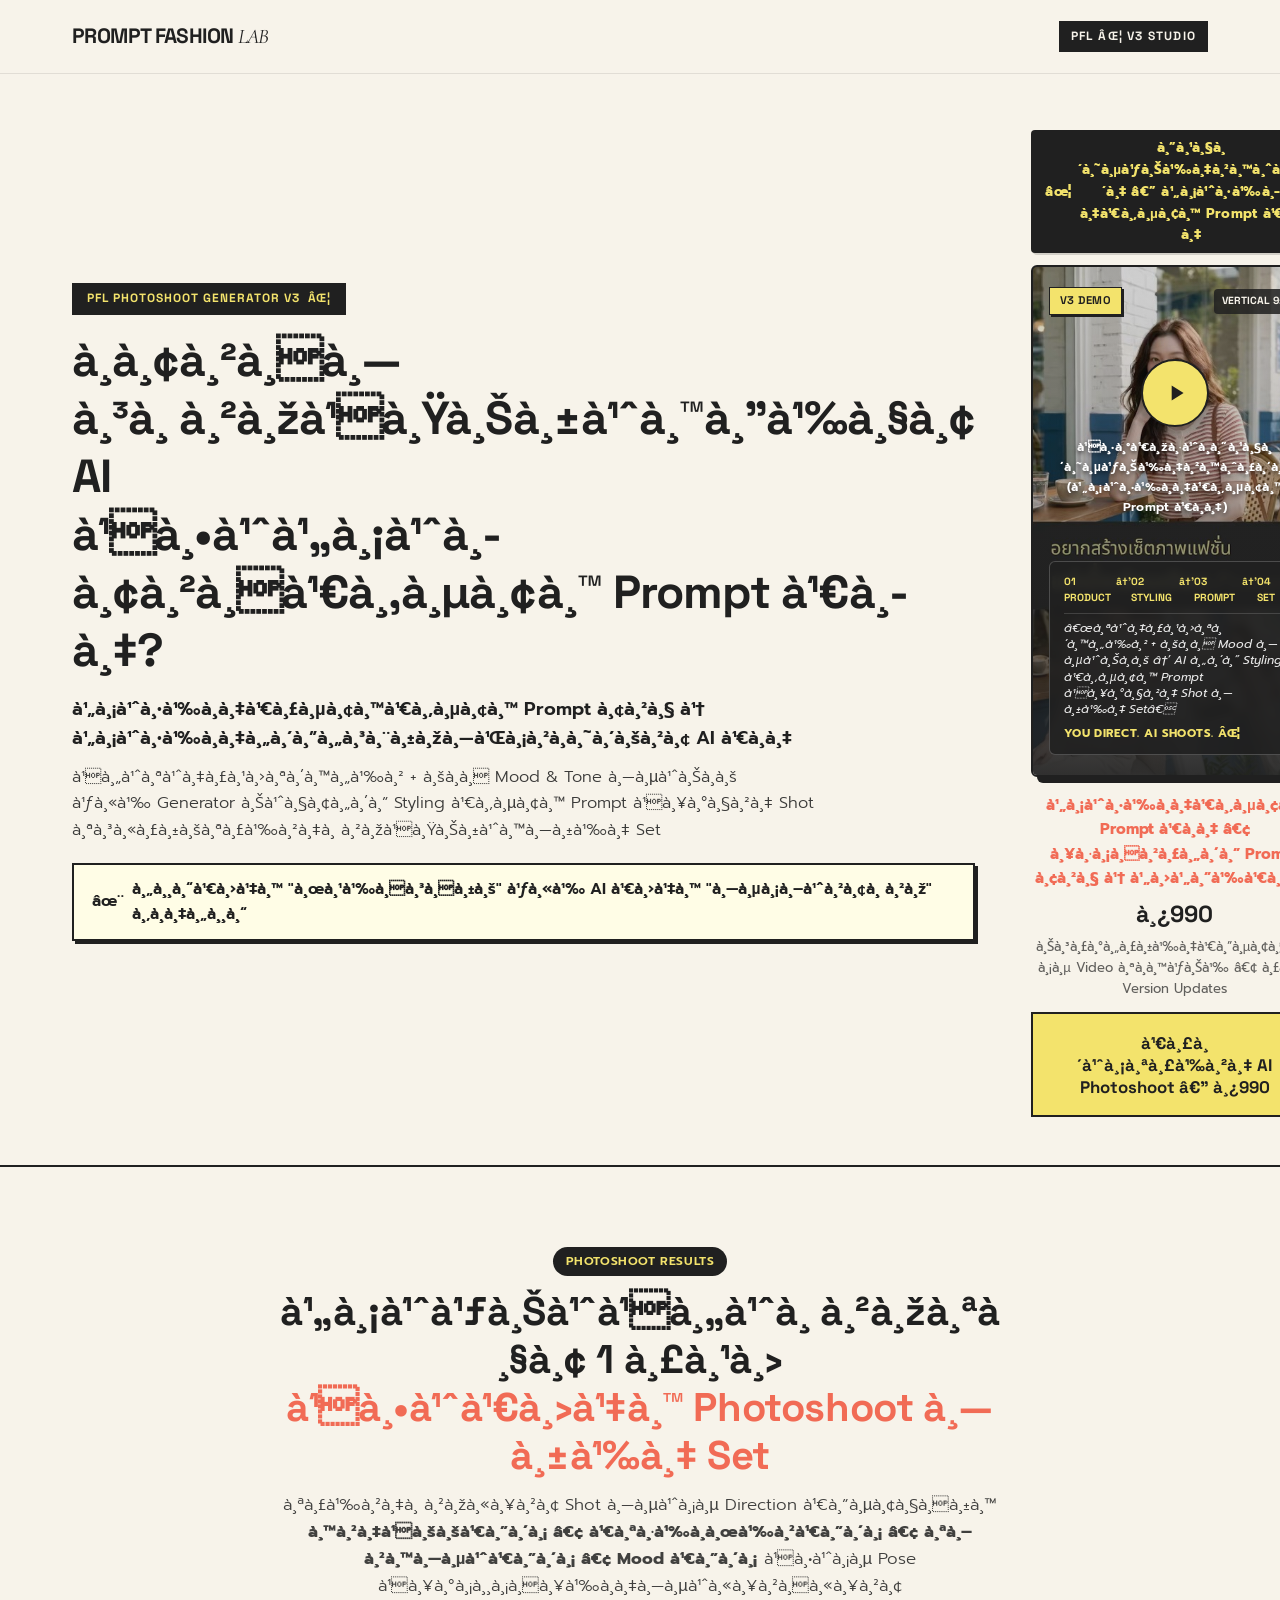
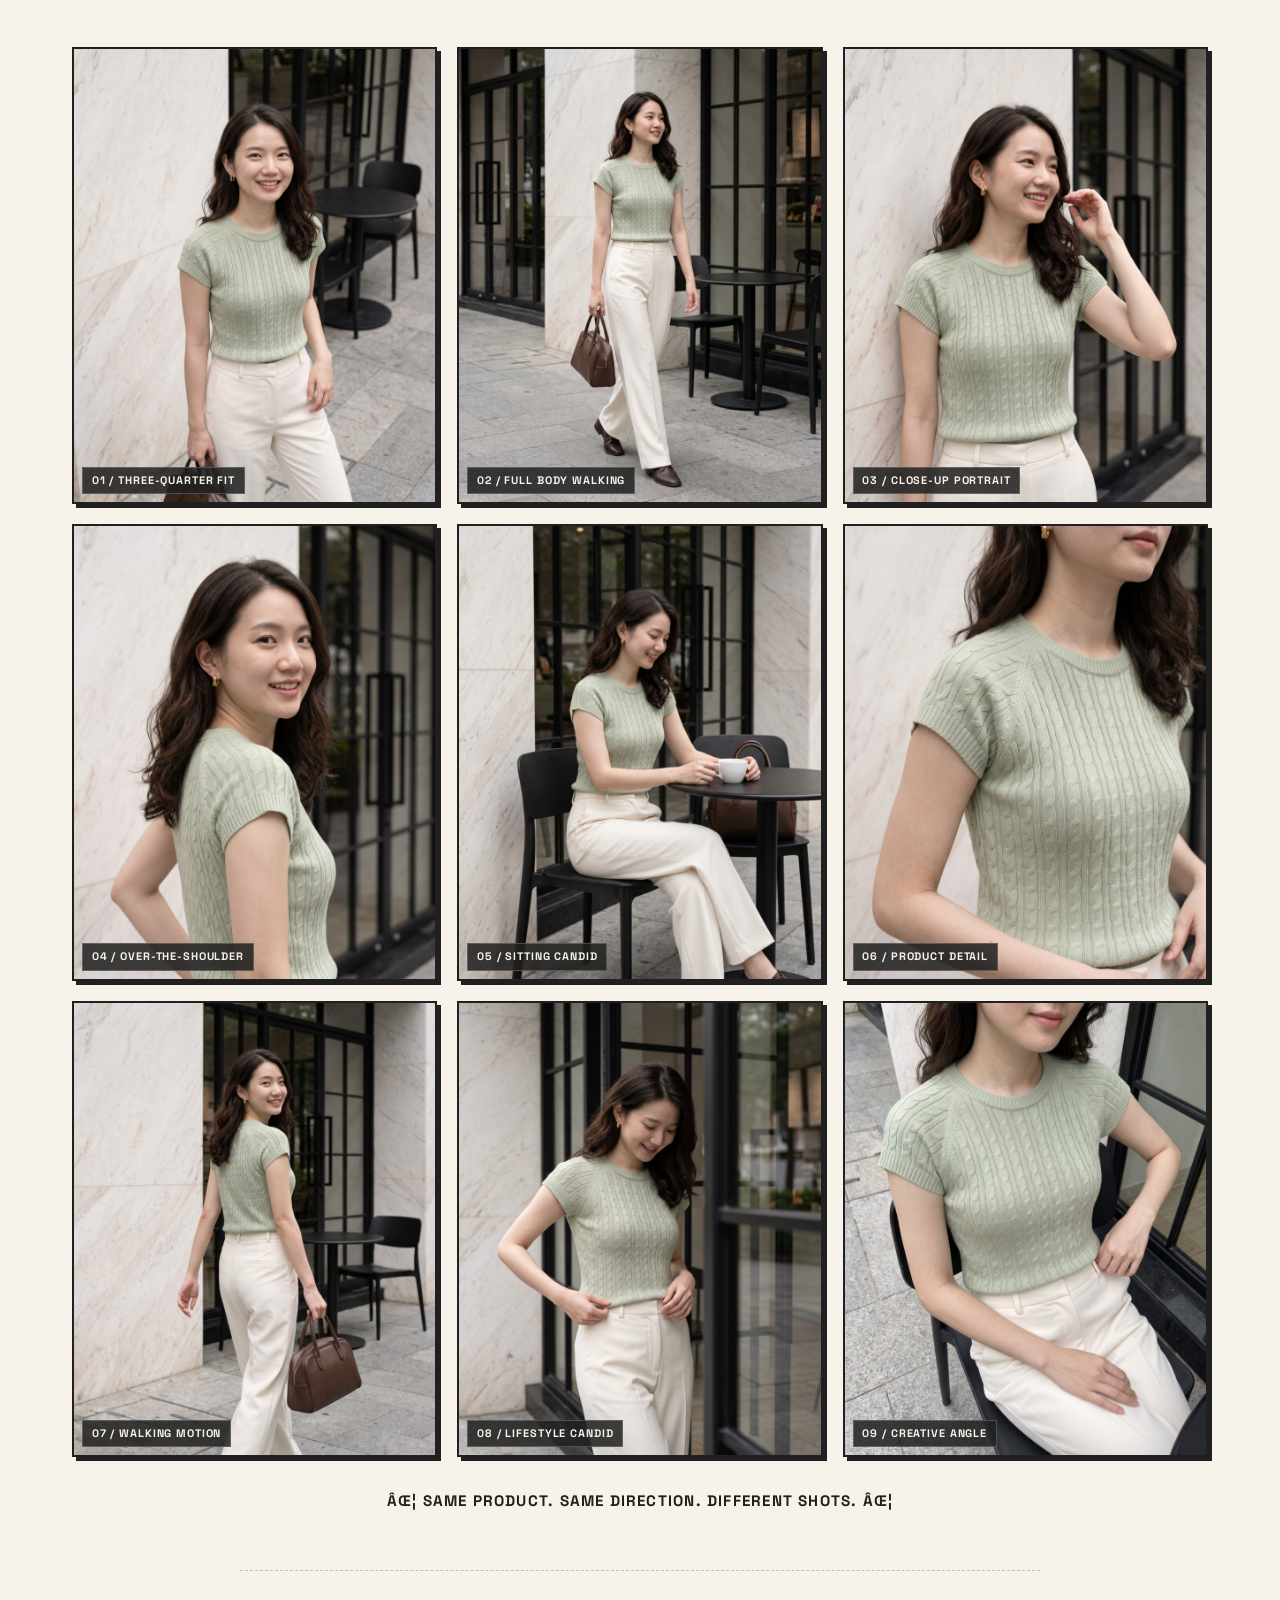
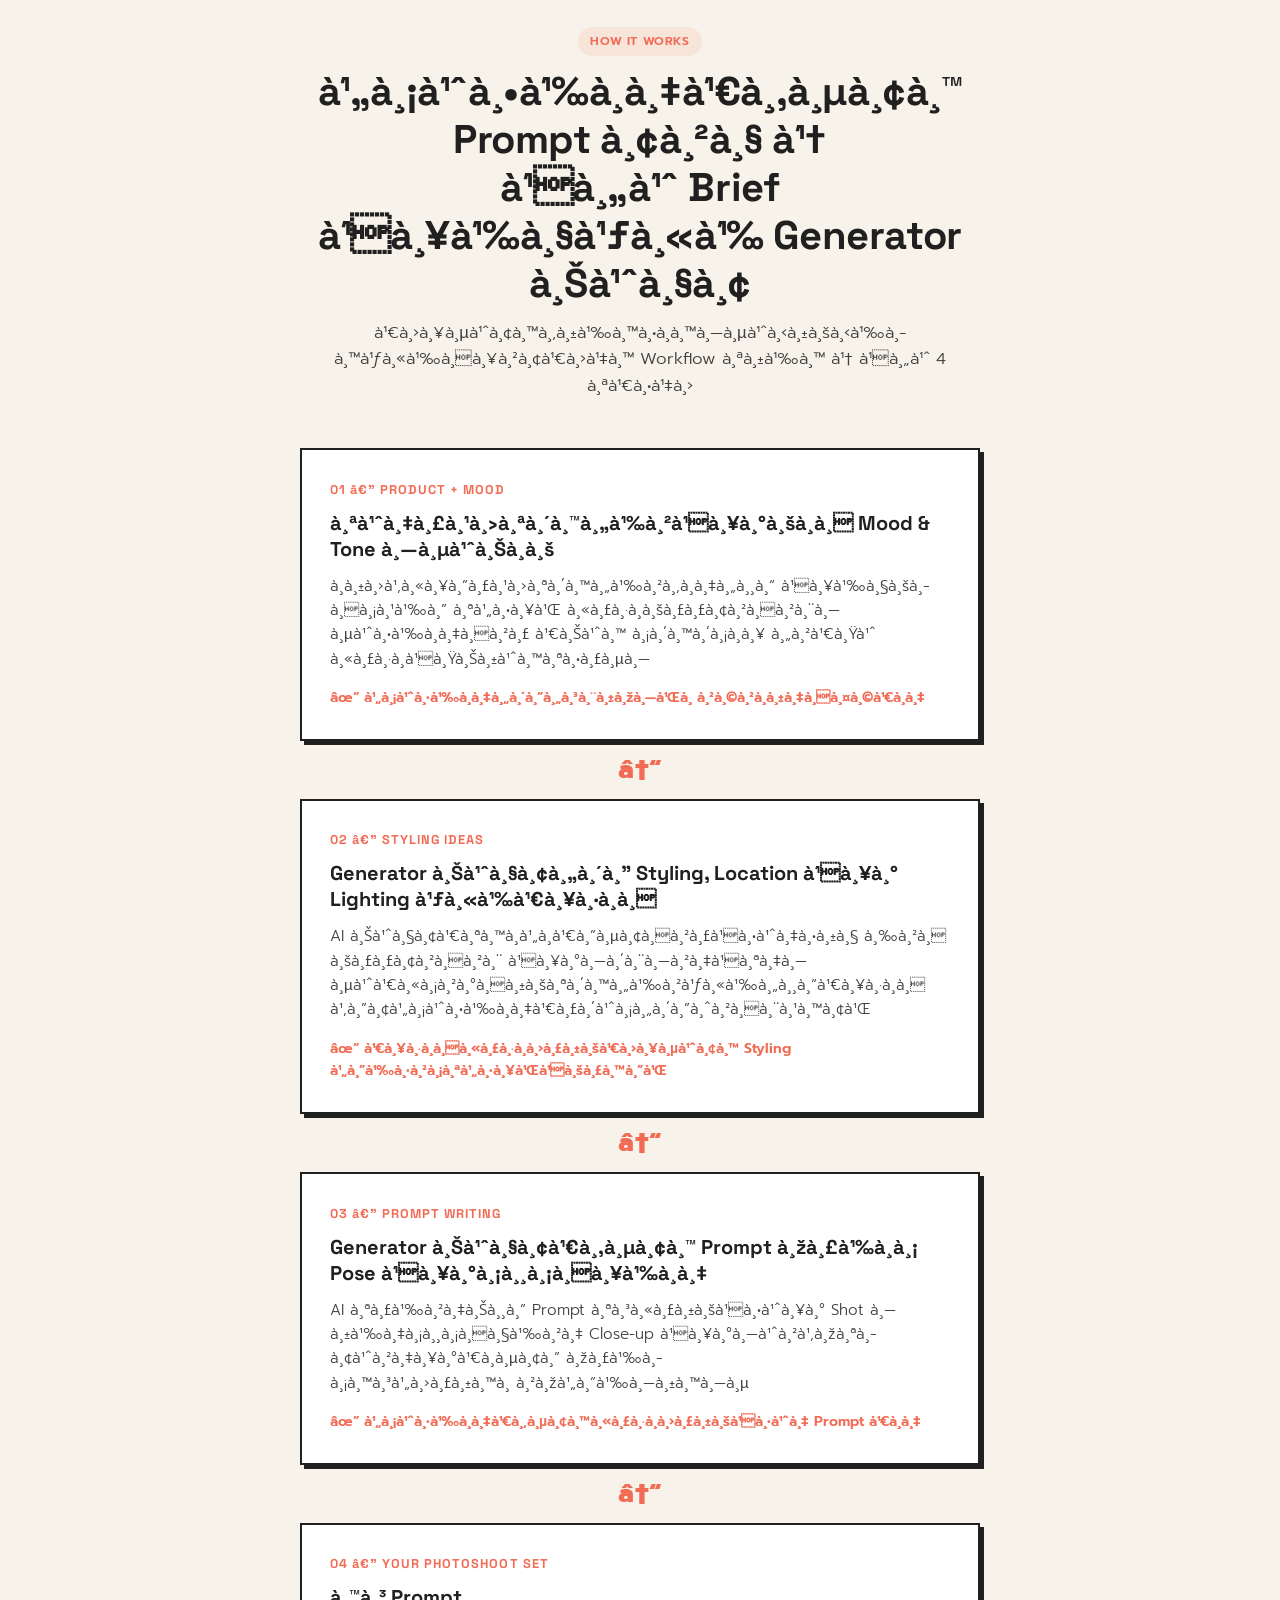
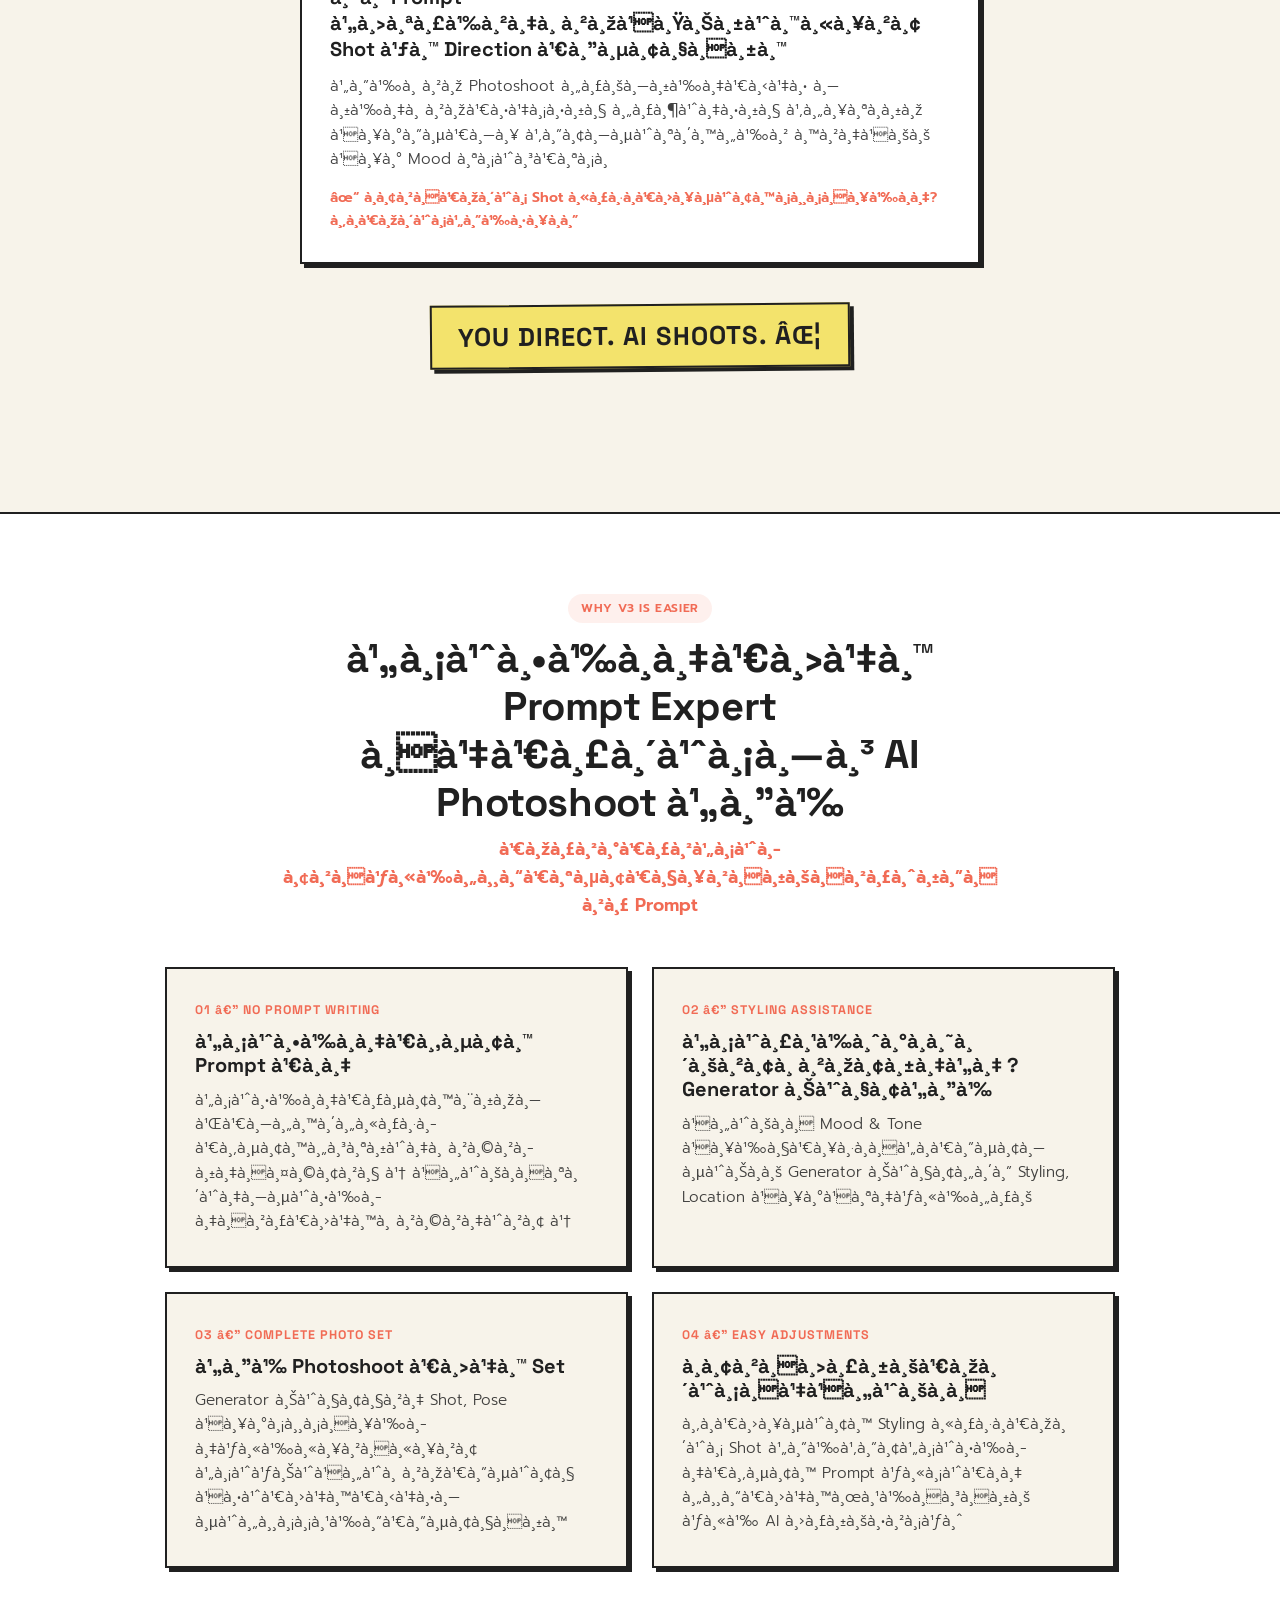
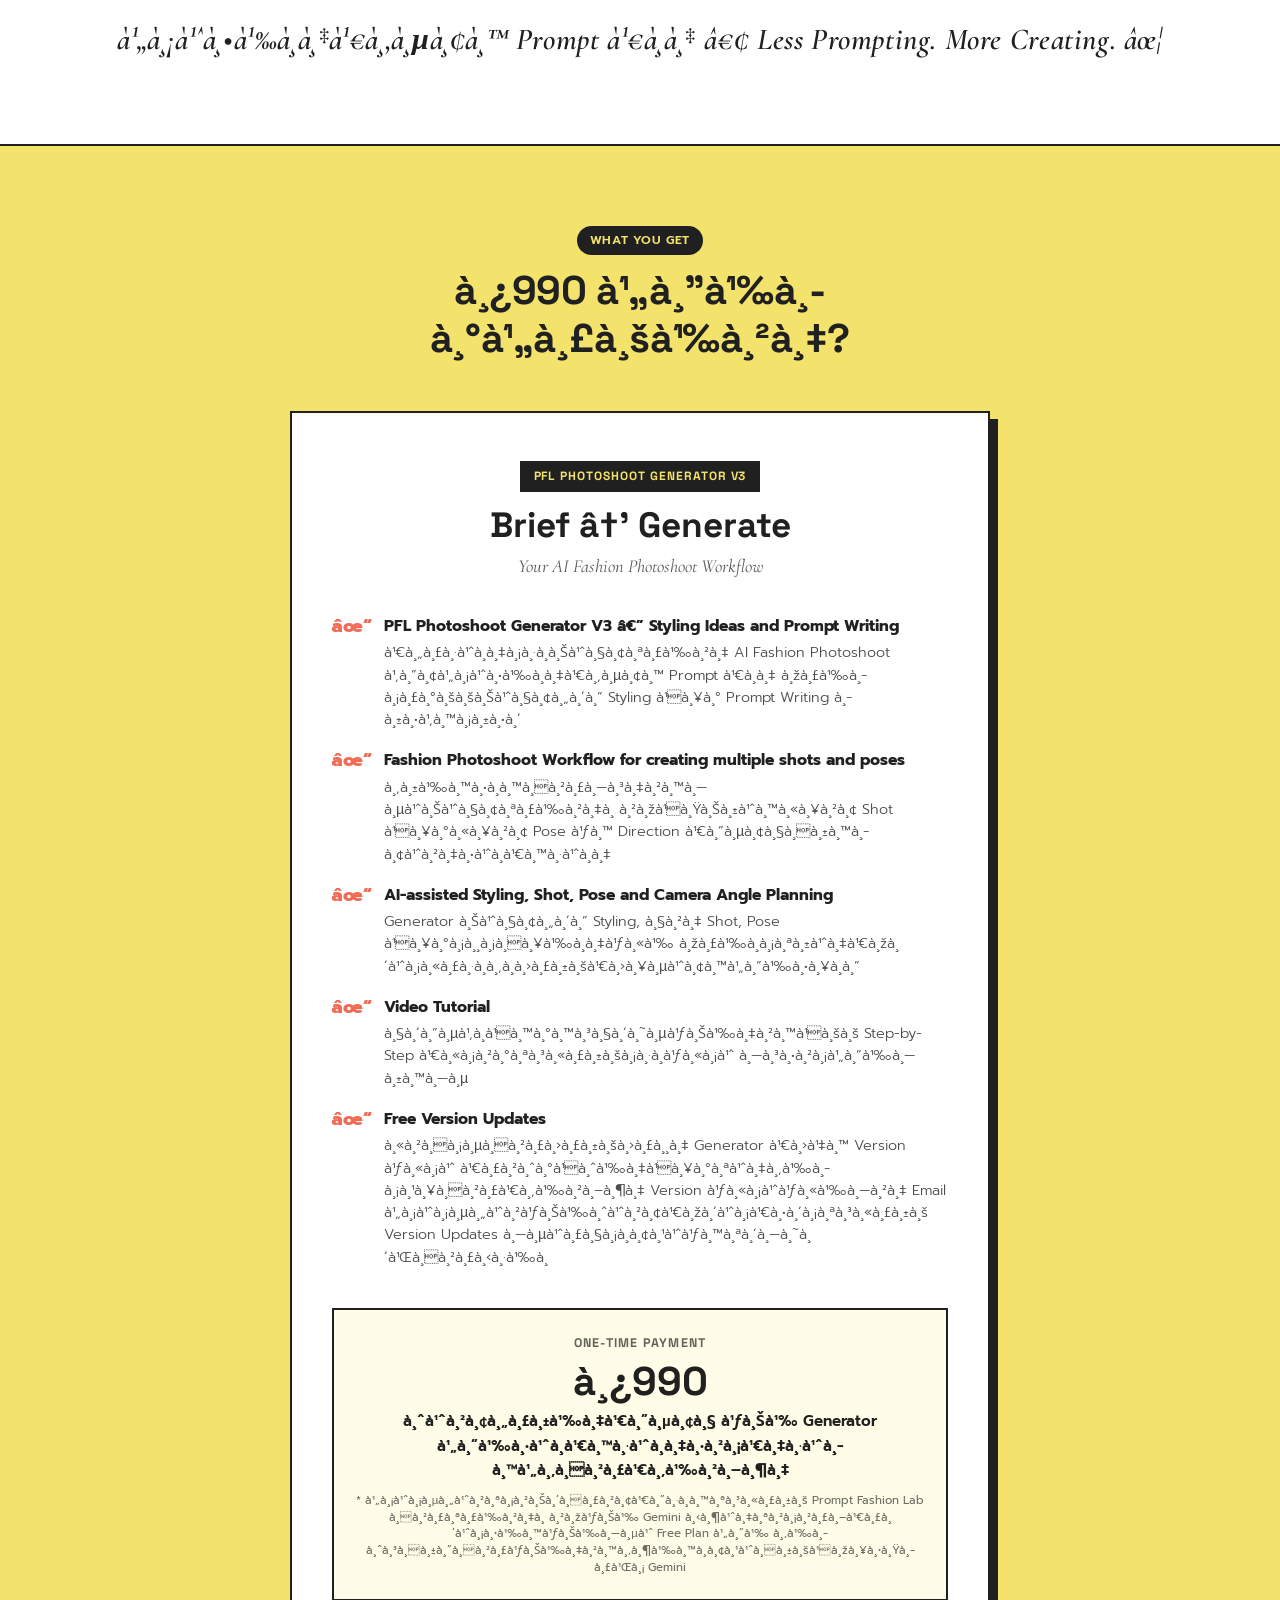
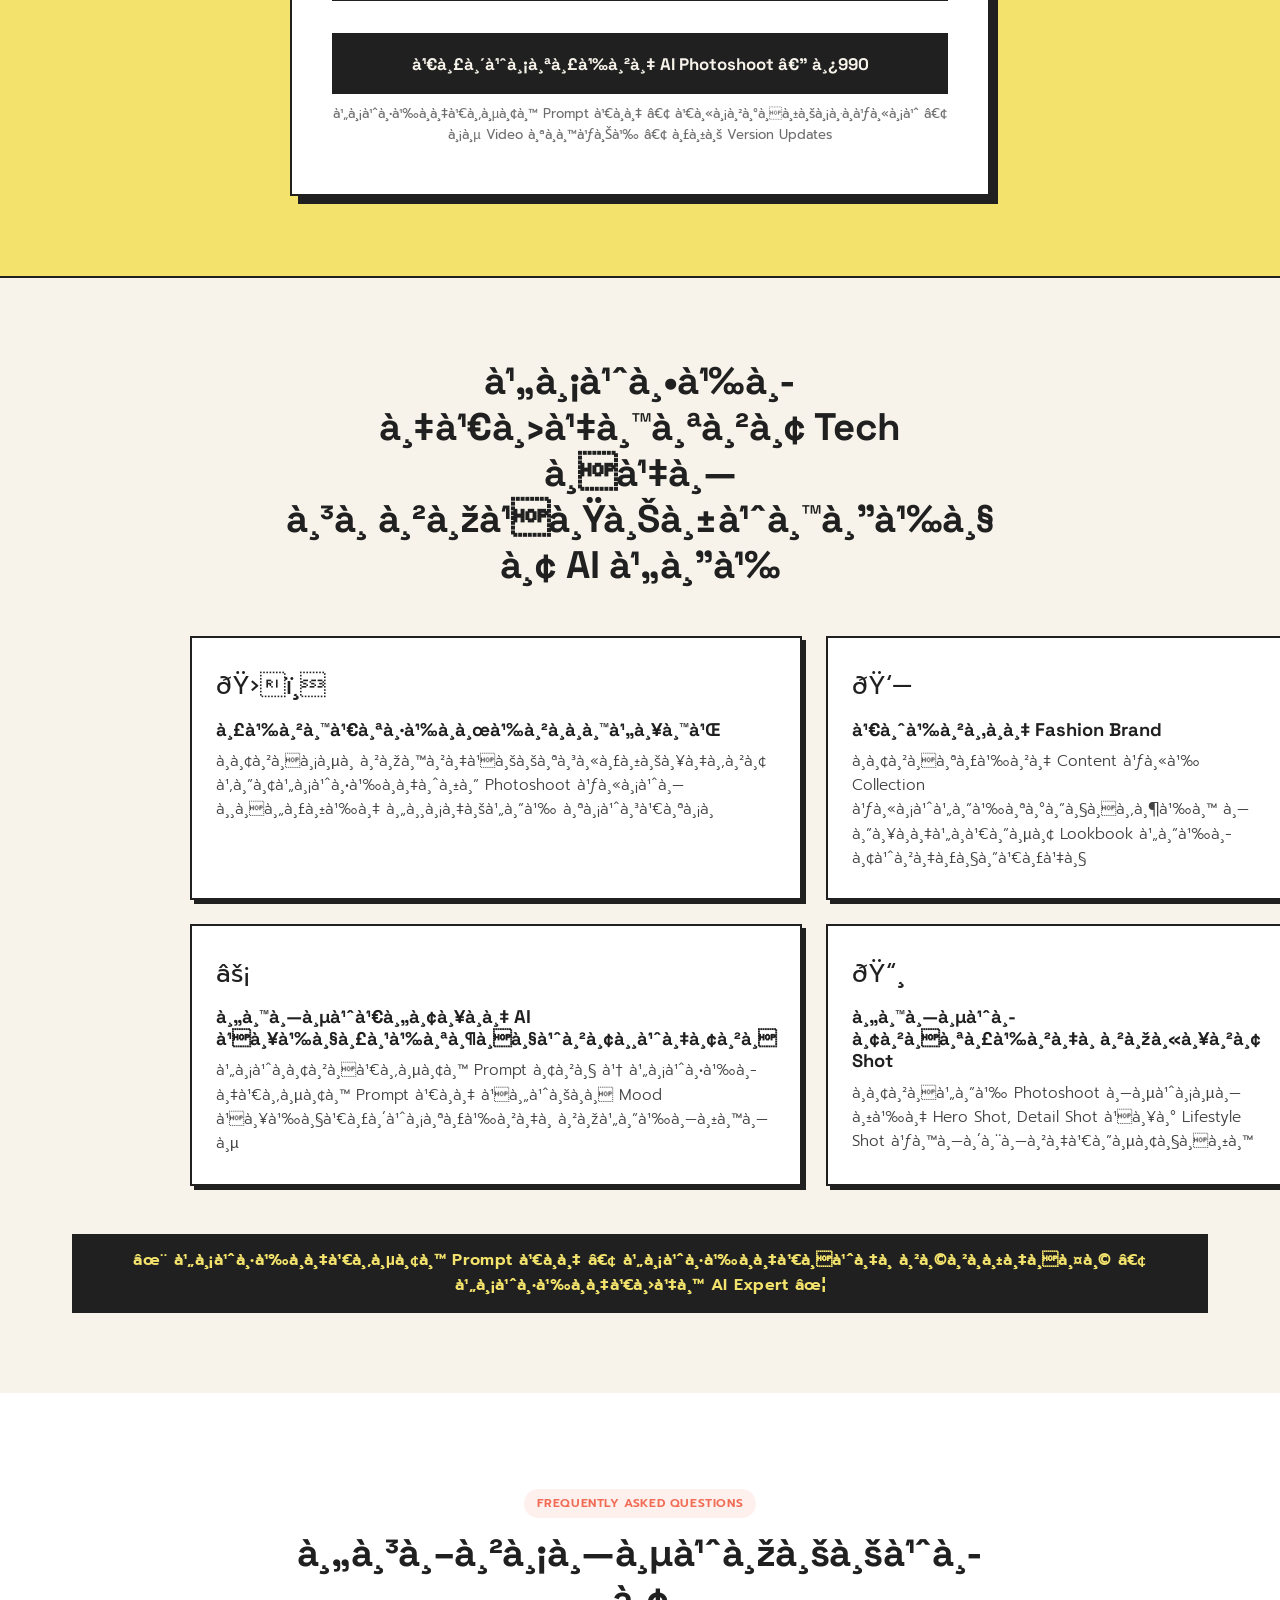
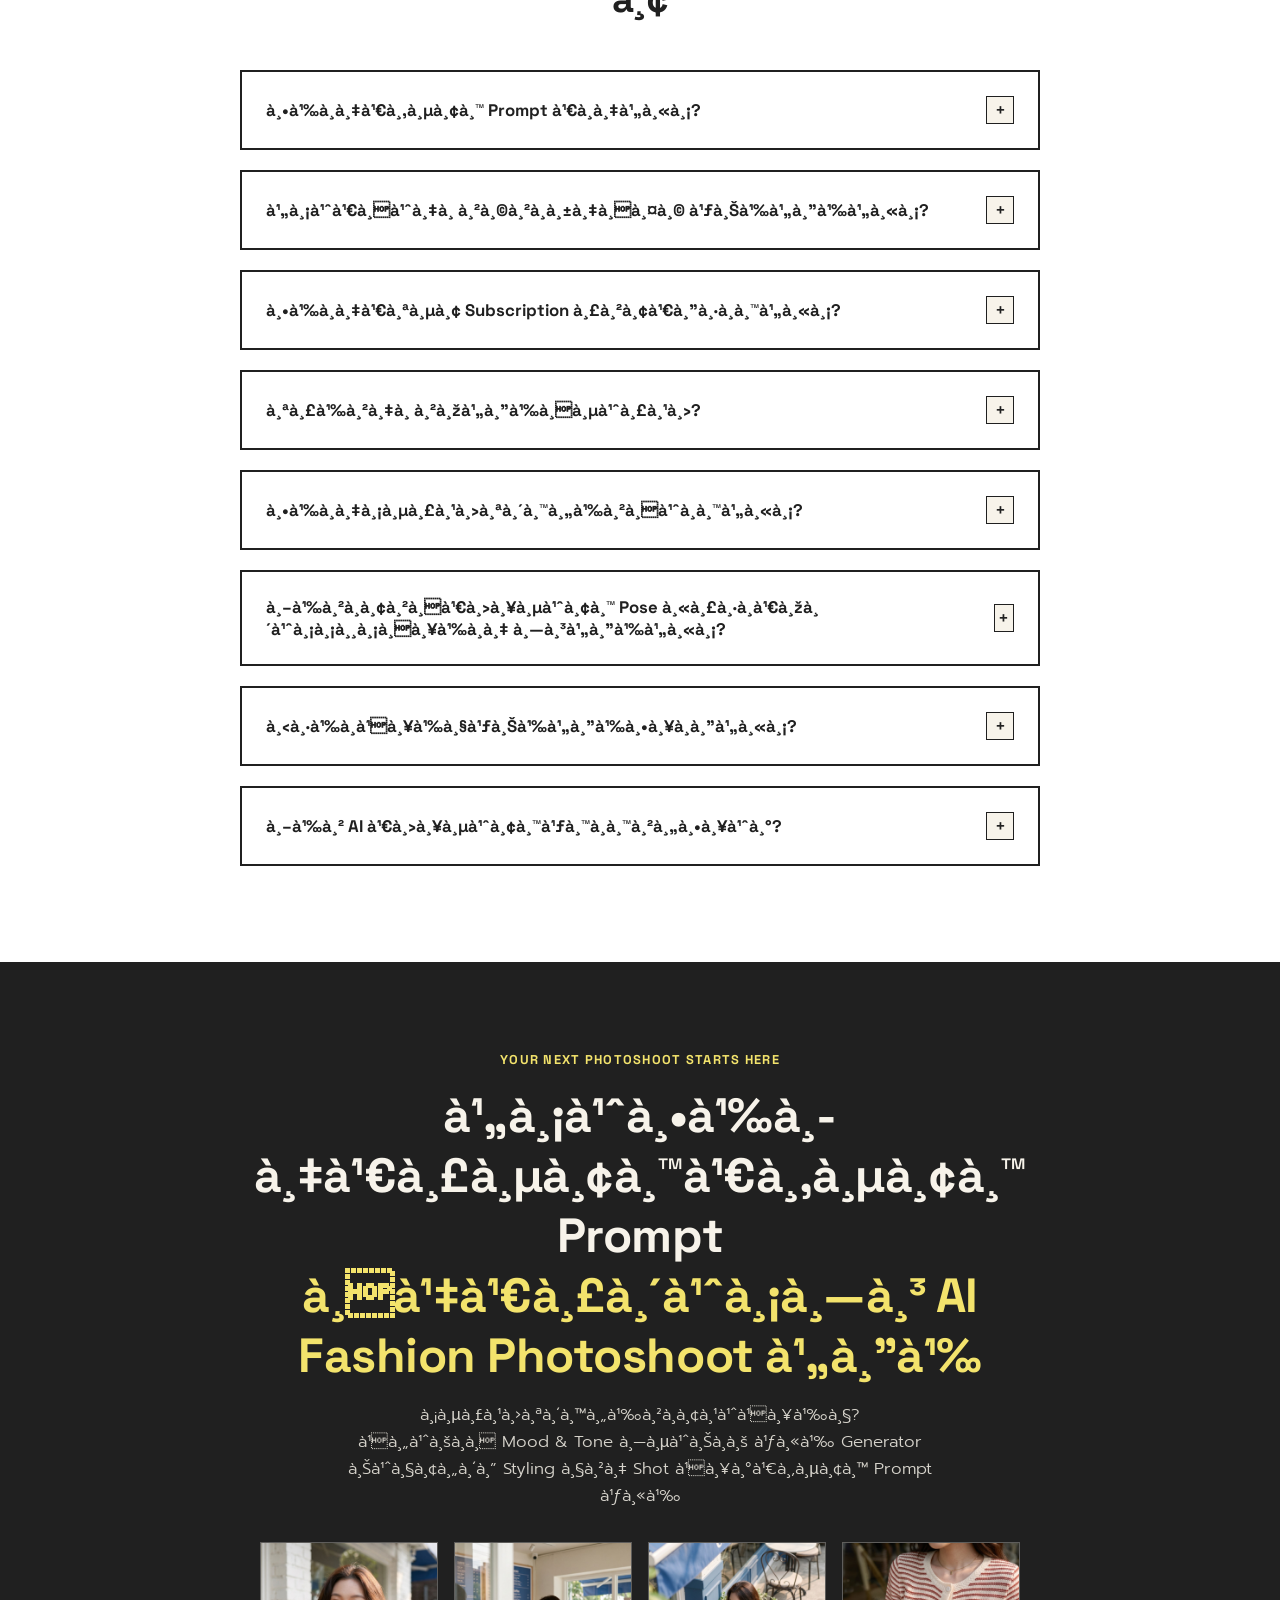
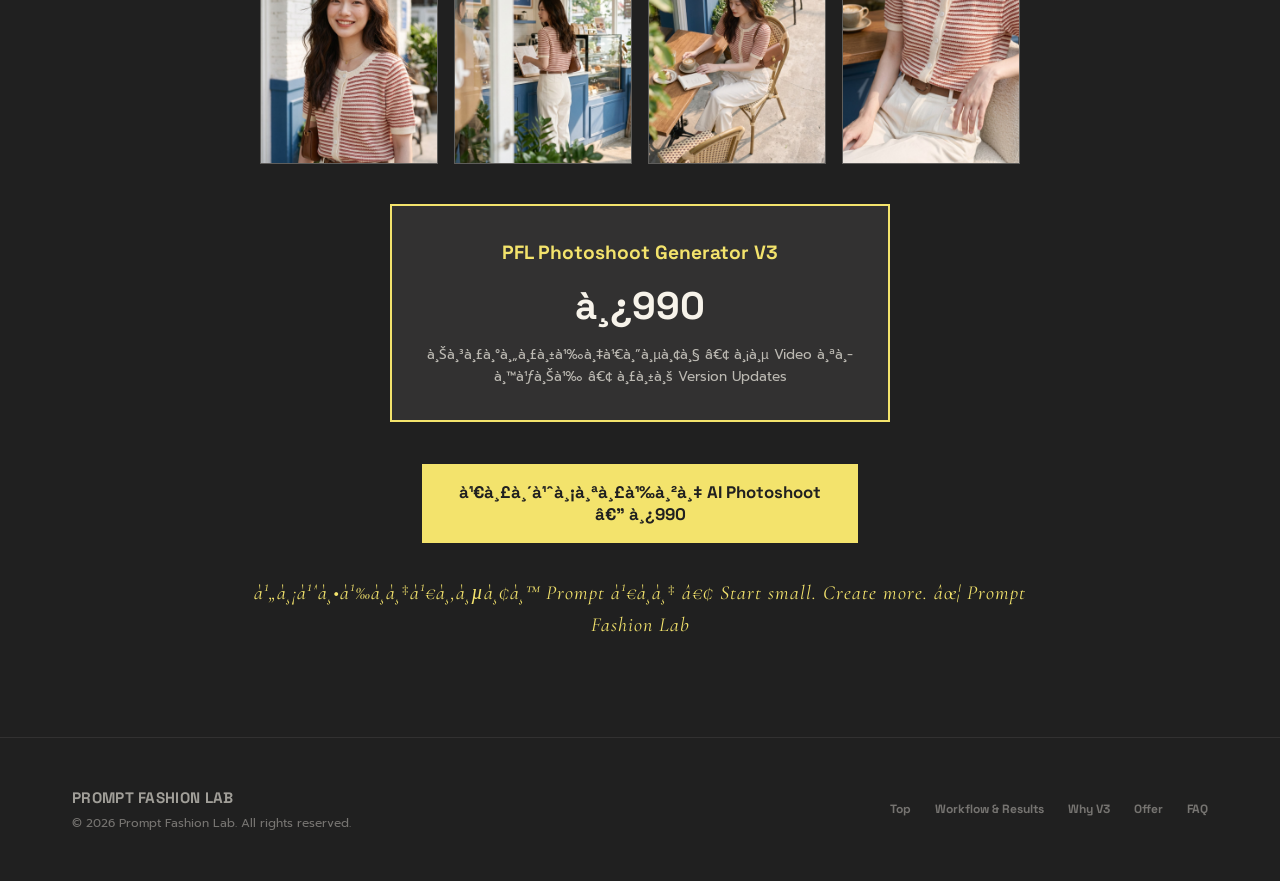
==== commit 4109aa33: "แก้เป้น v3" ====
--- a/index.html
+++ b/index.html
@@ -89,20 +89,6 @@
           <span>✨</span>
           <span>คุณเป็น "ผู้กำกับ" ให้ AI เป็น "ทีมถ่ายภาพ" ของคุณ</span>
         </div>
-
-        <!-- Left Column Desktop CTA (Responsive) -->
-        <div class="hero-v2-cta-wrap">
-          <div style="font-size: 0.88rem; font-weight: 700; color: var(--color-coral); margin-bottom: 0.25rem;">
-            ✦ ไม่ต้องเขียน Prompt เอง
-          </div>
-          <div style="display: flex; align-items: baseline; gap: 0.6rem; margin-bottom: 0.35rem; flex-wrap: wrap;">
-            <span style="font-family: var(--font-grotesk); font-size: 1.85rem; font-weight: 800; color: var(--color-black);">฿990</span>
-            <span style="font-size: 0.85rem; color: rgba(32, 32, 32, 0.75);">ชำระครั้งเดียว • มี Video สอนใช้ • รับ Version Updates</span>
-          </div>
-          <button class="btn btn-yellow" style="width: 100%; max-width: 380px;" onclick="checkout('hero_left')">
-            เริ่มสร้าง AI Photoshoot — ฿990
-          </button>
-        </div>
       </div>
 
       <!-- Right Column: Vertical 9:16 Shorts Demo Video -->
@@ -182,14 +168,94 @@
   </section>
 
   <!-- ==========================================
-       SECTION 2 — SIMPLE WORKFLOW + PHOTOSHOOT RESULTS
-       1. 4-STEP WORKFLOW
-       2. PHOTOSHOOT RESULTS GALLERY (DIRECTLY CONNECTED)
+       SECTION 2 — PHOTOSHOOT RESULTS + HOW IT WORKS
+       1. PHOTOSHOOT RESULTS (Results Gallery First)
+       2. HOW IT WORKS (4-Step Workflow)
        ========================================== -->
   <section id="workflow-results" class="workflow-results-section">
     <div class="container">
       
-      <!-- PART 1: 4-STEP WORKFLOW (SIMPLE & DIRECT) -->
+      <!-- PART 1: PHOTOSHOOT RESULTS (Results Gallery First) -->
+      <div class="section-head-center reveal">
+        <span class="tagline-badge" style="background-color: var(--color-black); color: var(--color-yellow);">PHOTOSHOOT RESULTS</span>
+        <h2 class="text-balance-thai" style="margin-top: 0.75rem; font-size: clamp(1.8rem, 4.5vw, 2.5rem);">
+          ไม่ใช่แค่ภาพสวย 1 รูป<br>
+          <span style="color: var(--color-coral);">แต่เป็น Photoshoot ทั้ง Set</span>
+        </h2>
+        <p class="text-balance-thai" style="font-size: 1.05rem; color: rgba(32, 32, 32, 0.85); margin-top: 0.75rem; line-height: 1.6;">
+          สร้างภาพหลาย Shot ที่มี Direction เดียวกัน<br>
+          <strong>นางแบบเดิม • เสื้อผ้าเดิม • สถานที่เดิม • Mood เดิม</strong> แต่มี Pose และมุมกล้องที่หลากหลาย
+        </p>
+      </div>
+
+      <!-- Editorial Results Gallery (9 Authentic Images from Same Photoshoot) -->
+      <div class="results-editorial-grid reveal">
+        
+        <!-- Shot 1: Three-Quarter Fit -->
+        <div class="results-item">
+          <img src="images/v3_photoshoot_01.jpg" alt="PFL Fashion Photoshoot - Three-Quarter Pose" loading="lazy">
+          <div class="results-item-caption">01 / THREE-QUARTER FIT</div>
+        </div>
+
+        <!-- Shot 2: Full Body Walking -->
+        <div class="results-item">
+          <img src="images/v3_photoshoot_02.jpg" alt="PFL Fashion Photoshoot - Full Body Walking" loading="lazy">
+          <div class="results-item-caption">02 / FULL BODY WALKING</div>
+        </div>
+
+        <!-- Shot 3: Close-up Portrait -->
+        <div class="results-item">
+          <img src="images/v3_photoshoot_03.jpg" alt="PFL Fashion Photoshoot - Close-up Portrait" loading="lazy">
+          <div class="results-item-caption">03 / CLOSE-UP PORTRAIT</div>
+        </div>
+
+        <!-- Shot 4: Over-the-Shoulder -->
+        <div class="results-item">
+          <img src="images/v3_photoshoot_04.jpg" alt="PFL Fashion Photoshoot - Over-the-Shoulder Angle" loading="lazy">
+          <div class="results-item-caption">04 / OVER-THE-SHOULDER</div>
+        </div>
+
+        <!-- Shot 5: Seated Cafe Candid -->
+        <div class="results-item">
+          <img src="images/v3_photoshoot_05.jpg" alt="PFL Fashion Photoshoot - Seated Cafe Lifestyle Candid" loading="lazy">
+          <div class="results-item-caption">05 / SITTING CANDID</div>
+        </div>
+
+        <!-- Shot 6: Product Fabric Detail -->
+        <div class="results-item">
+          <img src="images/v3_photoshoot_06.jpg" alt="PFL Fashion Photoshoot - Knit Fabric & Details" loading="lazy">
+          <div class="results-item-caption">06 / PRODUCT DETAIL</div>
+        </div>
+
+        <!-- Shot 7: Walking Motion -->
+        <div class="results-item">
+          <img src="images/v3_photoshoot_07.jpg" alt="PFL Fashion Photoshoot - Walking Motion Outdoors" loading="lazy">
+          <div class="results-item-caption">07 / WALKING MOTION</div>
+        </div>
+
+        <!-- Shot 8: Lifestyle Candid -->
+        <div class="results-item">
+          <img src="images/v3_photoshoot_08.jpg" alt="PFL Fashion Photoshoot - Lifestyle Candid by Door" loading="lazy">
+          <div class="results-item-caption">08 / LIFESTYLE CANDID</div>
+        </div>
+
+        <!-- Shot 9: Creative Angle -->
+        <div class="results-item">
+          <img src="images/v3_photoshoot_09.jpg" alt="PFL Fashion Photoshoot - High Angle Creative Shot" loading="lazy">
+          <div class="results-item-caption">09 / CREATIVE ANGLE</div>
+        </div>
+
+      </div>
+
+      <!-- Caption -->
+      <div class="results-footer-tagline reveal" style="margin-bottom: 3.5rem;">
+        ✦ Same Product. Same Direction. Different Shots. ✦
+      </div>
+
+      <!-- Divider between Results and How It Works -->
+      <div class="reveal" style="border-top: 1px dashed rgba(32, 32, 32, 0.25); max-width: 800px; margin: 0 auto 3.5rem;"></div>
+
+      <!-- PART 2: HOW IT WORKS (Simple 4-Step Vertical Flow) -->
       <div class="section-head-center reveal">
         <span class="tagline-badge">HOW IT WORKS</span>
         <h2 class="text-balance-thai" style="margin-top: 0.75rem; font-size: clamp(1.8rem, 4.5vw, 2.5rem);">
@@ -265,86 +331,6 @@
         <div class="workflow-punchline">
           <span>You Direct. AI Shoots. ✦</span>
         </div>
-      </div>
-
-      <!-- Divider between Workflow and Results Gallery -->
-      <div class="reveal" style="border-top: 1px dashed rgba(32, 32, 32, 0.25); max-width: 800px; margin: 3rem auto 3.5rem;"></div>
-
-      <!-- PART 2: PHOTOSHOOT RESULTS (Connected directly to Step 04) -->
-      <div class="section-head-center reveal">
-        <span class="tagline-badge" style="background-color: var(--color-black); color: var(--color-yellow);">PHOTOSHOOT RESULTS</span>
-        <h3 class="text-balance-thai" style="margin-top: 0.75rem; font-size: clamp(1.8rem, 4.5vw, 2.5rem); font-weight: 800;">
-          ไม่ใช่แค่ภาพสวย 1 รูป<br>
-          <span style="color: var(--color-coral);">แต่เป็น Photoshoot ทั้ง Set</span>
-        </h3>
-        <p class="text-balance-thai" style="font-size: 1.05rem; color: rgba(32, 32, 32, 0.85); margin-top: 0.75rem; line-height: 1.6;">
-          สร้างภาพหลาย Shot ที่มี Direction เดียวกัน<br>
-          <strong>นางแบบเดิม • เสื้อผ้าเดิม • สถานที่เดิม • Mood เดิม</strong> แต่มี Pose และมุมกล้องที่หลากหลาย
-        </p>
-      </div>
-
-      <!-- Editorial Results Gallery (9 Authentic Images from Same Photoshoot) -->
-      <div class="results-editorial-grid reveal">
-        
-        <!-- Shot 1: Three-Quarter Fit -->
-        <div class="results-item">
-          <img src="images/v3_photoshoot_01.jpg" alt="PFL Fashion Photoshoot - Three-Quarter Pose" loading="lazy">
-          <div class="results-item-caption">01 / THREE-QUARTER FIT</div>
-        </div>
-
-        <!-- Shot 2: Full Body Walking -->
-        <div class="results-item">
-          <img src="images/v3_photoshoot_02.jpg" alt="PFL Fashion Photoshoot - Full Body Walking" loading="lazy">
-          <div class="results-item-caption">02 / FULL BODY WALKING</div>
-        </div>
-
-        <!-- Shot 3: Close-up Portrait -->
-        <div class="results-item">
-          <img src="images/v3_photoshoot_03.jpg" alt="PFL Fashion Photoshoot - Close-up Portrait" loading="lazy">
-          <div class="results-item-caption">03 / CLOSE-UP PORTRAIT</div>
-        </div>
-
-        <!-- Shot 4: Over-the-Shoulder -->
-        <div class="results-item">
-          <img src="images/v3_photoshoot_04.jpg" alt="PFL Fashion Photoshoot - Over-the-Shoulder Angle" loading="lazy">
-          <div class="results-item-caption">04 / OVER-THE-SHOULDER</div>
-        </div>
-
-        <!-- Shot 5: Seated Cafe Candid -->
-        <div class="results-item">
-          <img src="images/v3_photoshoot_05.jpg" alt="PFL Fashion Photoshoot - Seated Cafe Lifestyle Candid" loading="lazy">
-          <div class="results-item-caption">05 / SITTING CANDID</div>
-        </div>
-
-        <!-- Shot 6: Product Fabric Detail -->
-        <div class="results-item">
-          <img src="images/v3_photoshoot_06.jpg" alt="PFL Fashion Photoshoot - Knit Fabric & Details" loading="lazy">
-          <div class="results-item-caption">06 / PRODUCT DETAIL</div>
-        </div>
-
-        <!-- Shot 7: Walking Motion -->
-        <div class="results-item">
-          <img src="images/v3_photoshoot_07.jpg" alt="PFL Fashion Photoshoot - Walking Motion Outdoors" loading="lazy">
-          <div class="results-item-caption">07 / WALKING MOTION</div>
-        </div>
-
-        <!-- Shot 8: Lifestyle Candid -->
-        <div class="results-item">
-          <img src="images/v3_photoshoot_08.jpg" alt="PFL Fashion Photoshoot - Lifestyle Candid by Door" loading="lazy">
-          <div class="results-item-caption">08 / LIFESTYLE CANDID</div>
-        </div>
-
-        <!-- Shot 9: Creative Angle -->
-        <div class="results-item">
-          <img src="images/v3_photoshoot_09.jpg" alt="PFL Fashion Photoshoot - High Angle Creative Shot" loading="lazy">
-          <div class="results-item-caption">09 / CREATIVE ANGLE</div>
-        </div>
-
-      </div>
-
-      <!-- Caption -->
-      <div class="results-footer-tagline reveal" style="margin-bottom: 1.5rem;">
-        ✦ Same Product. Same Direction. Different Shots. ✦
       </div>
 
     </div>
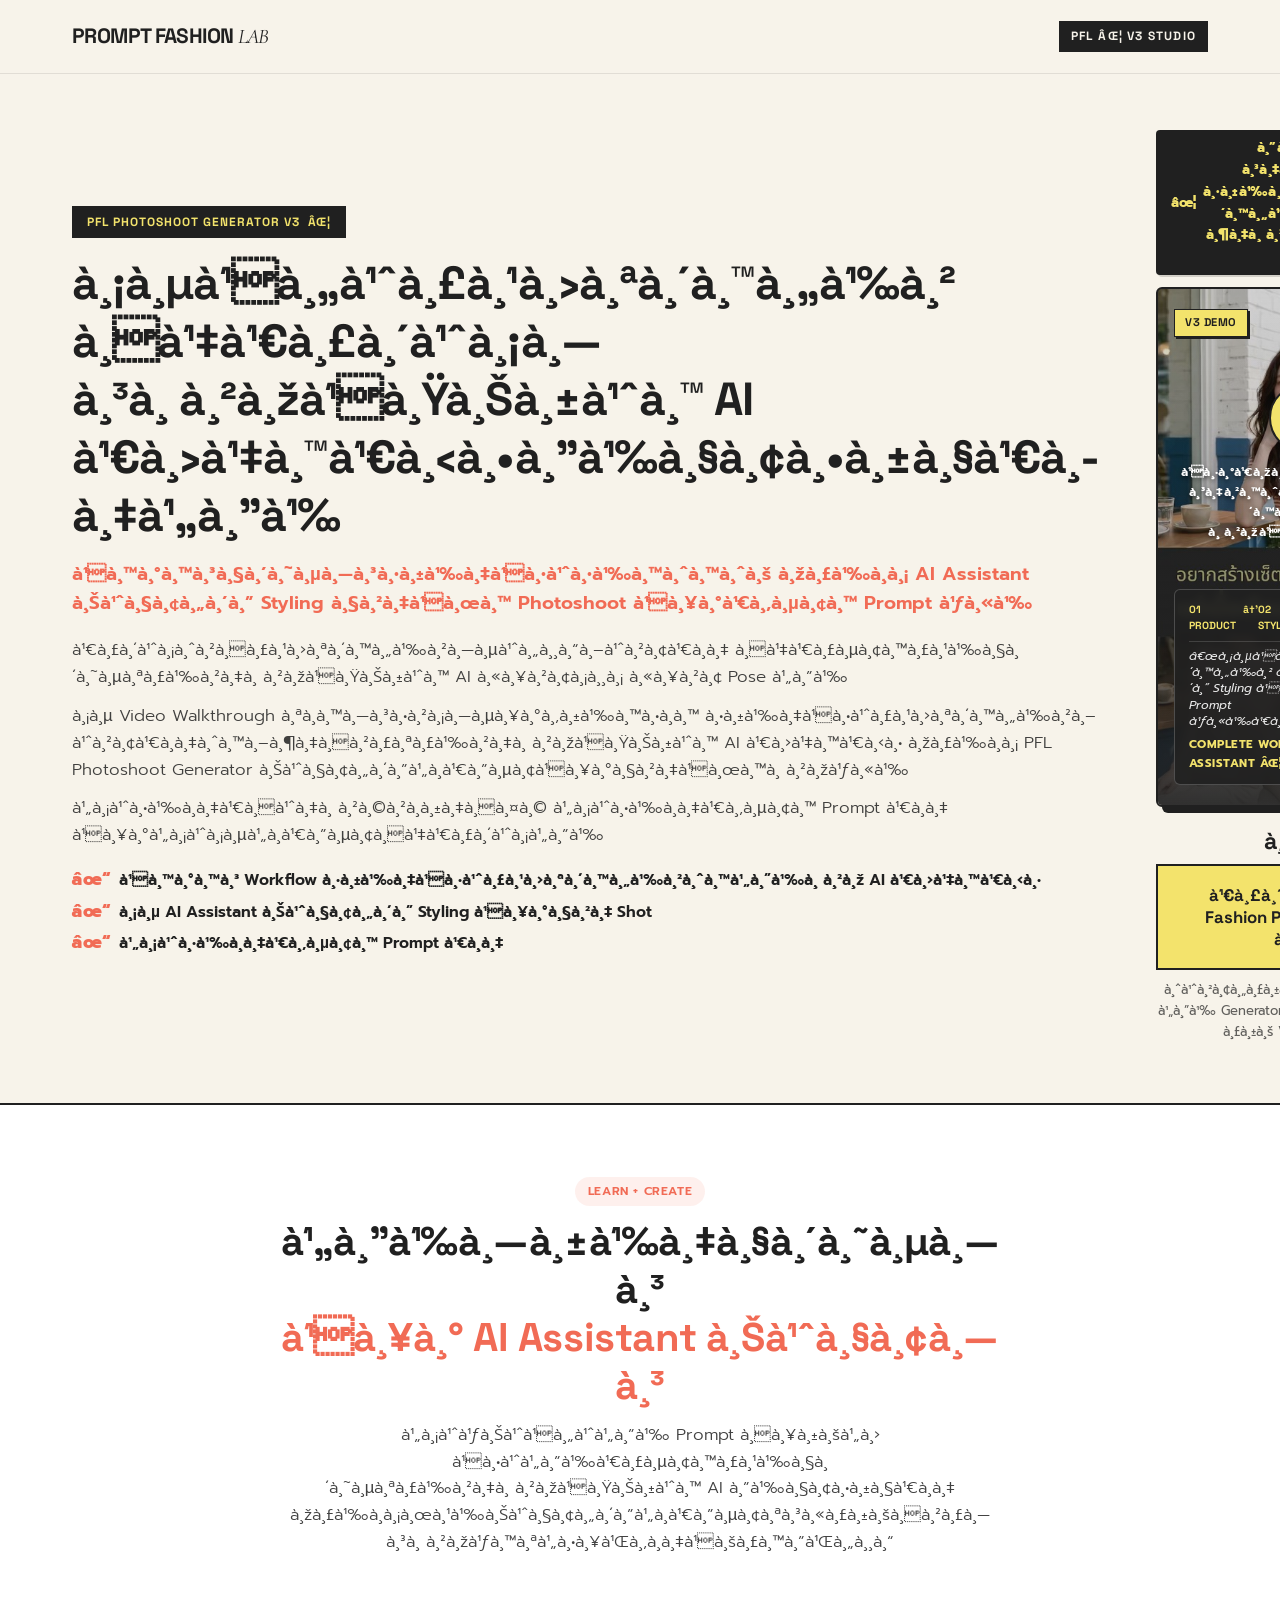
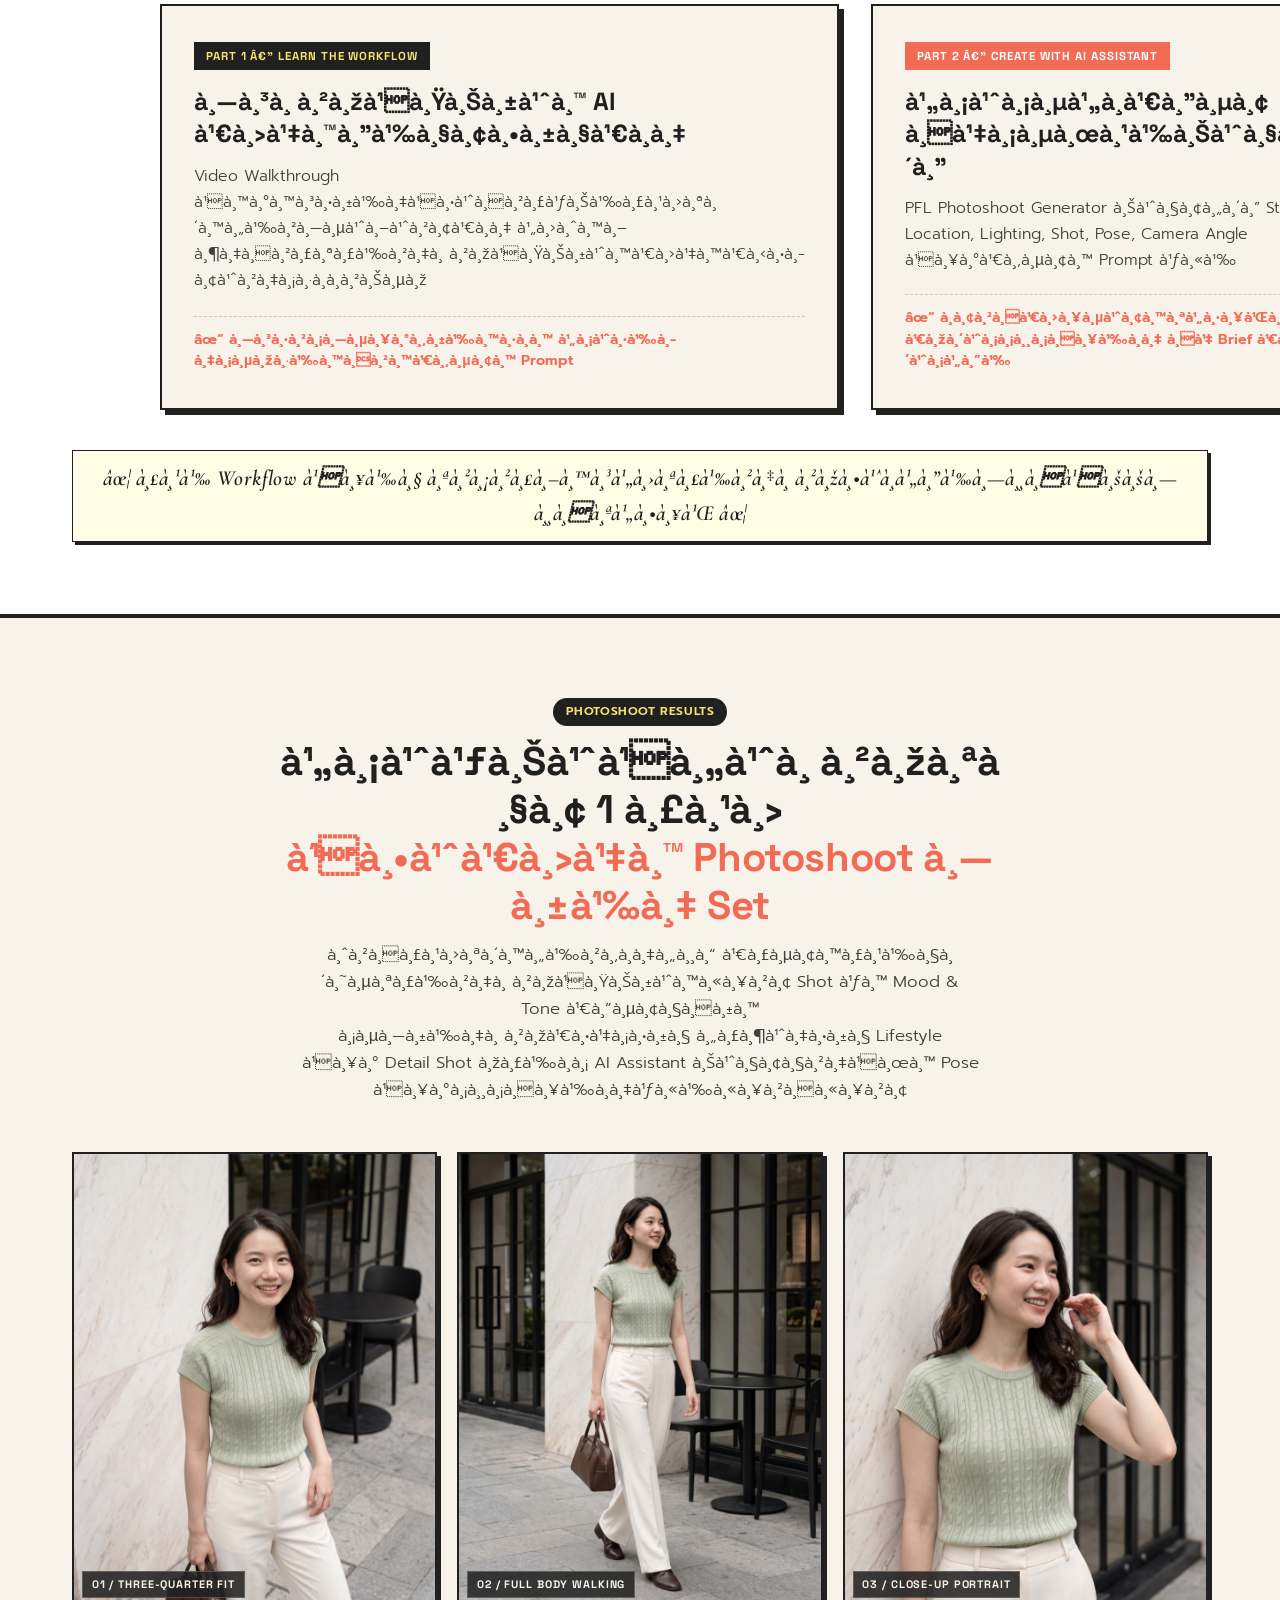
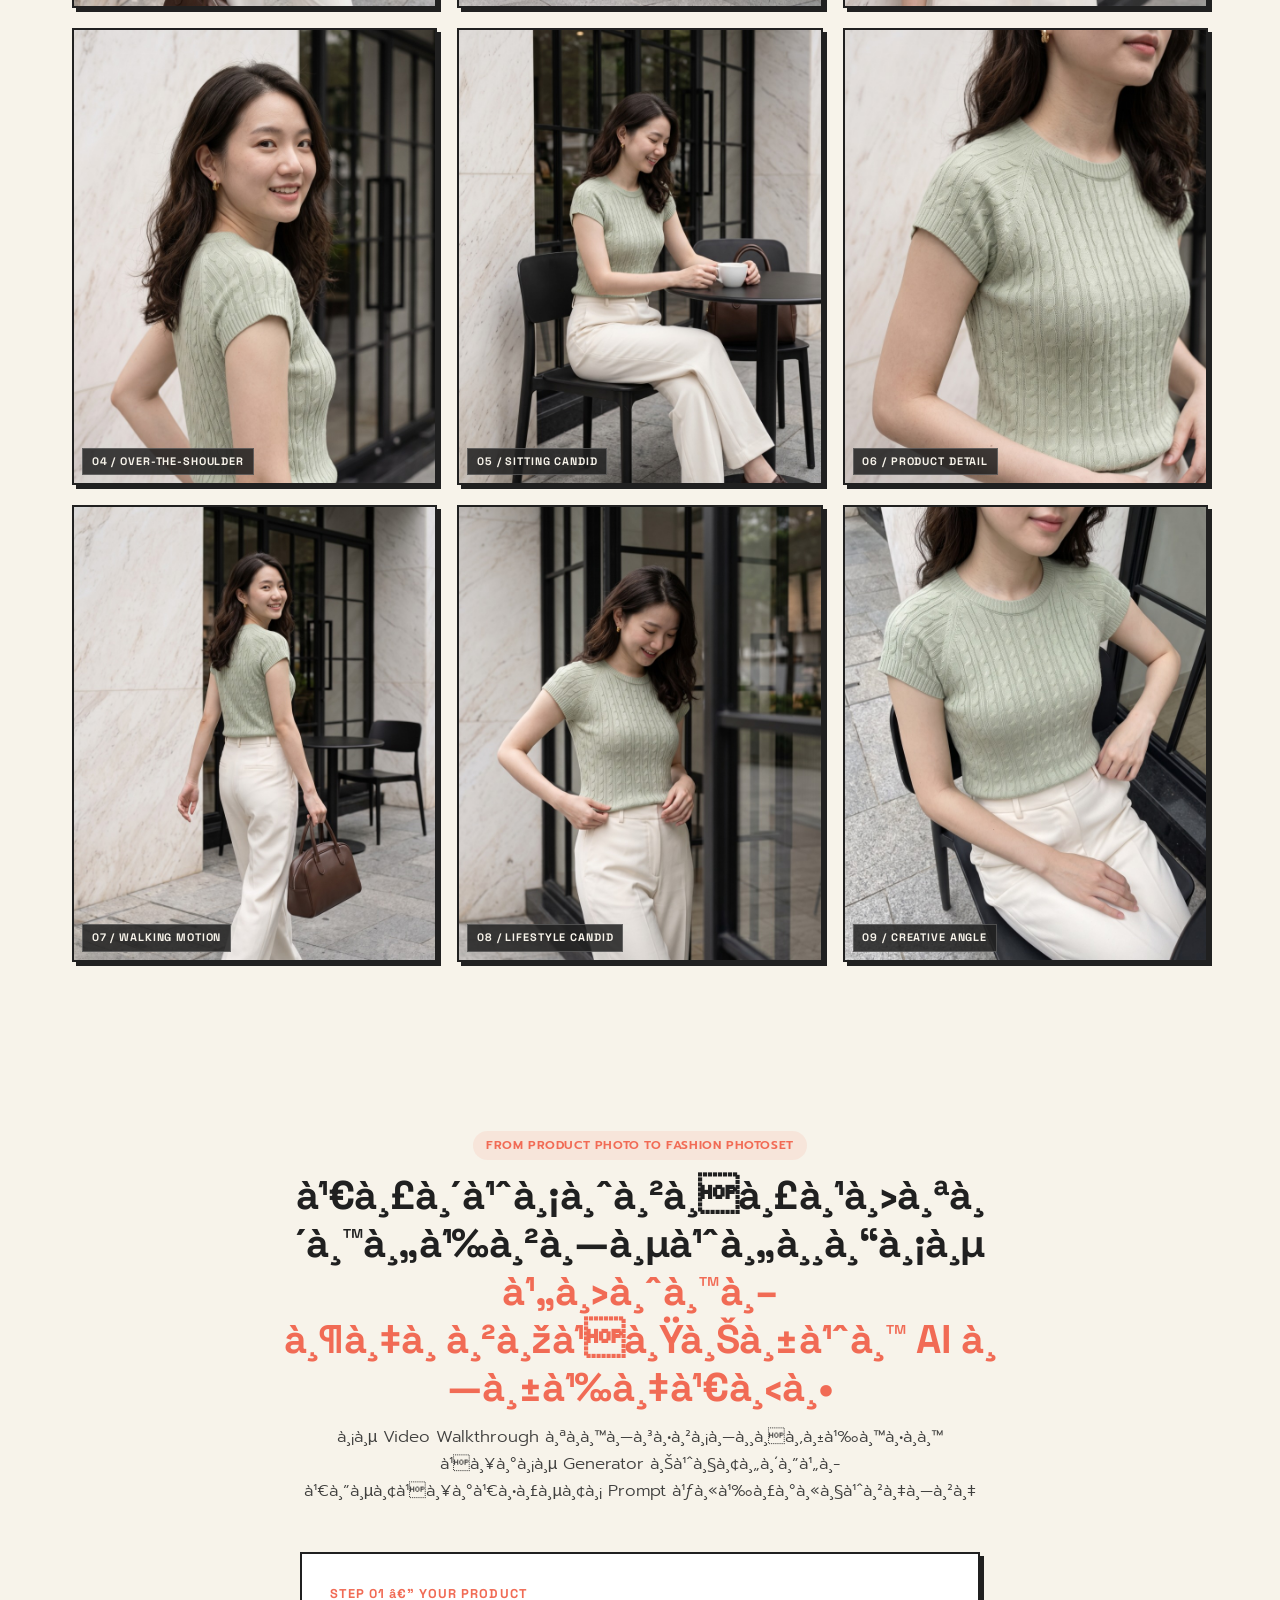
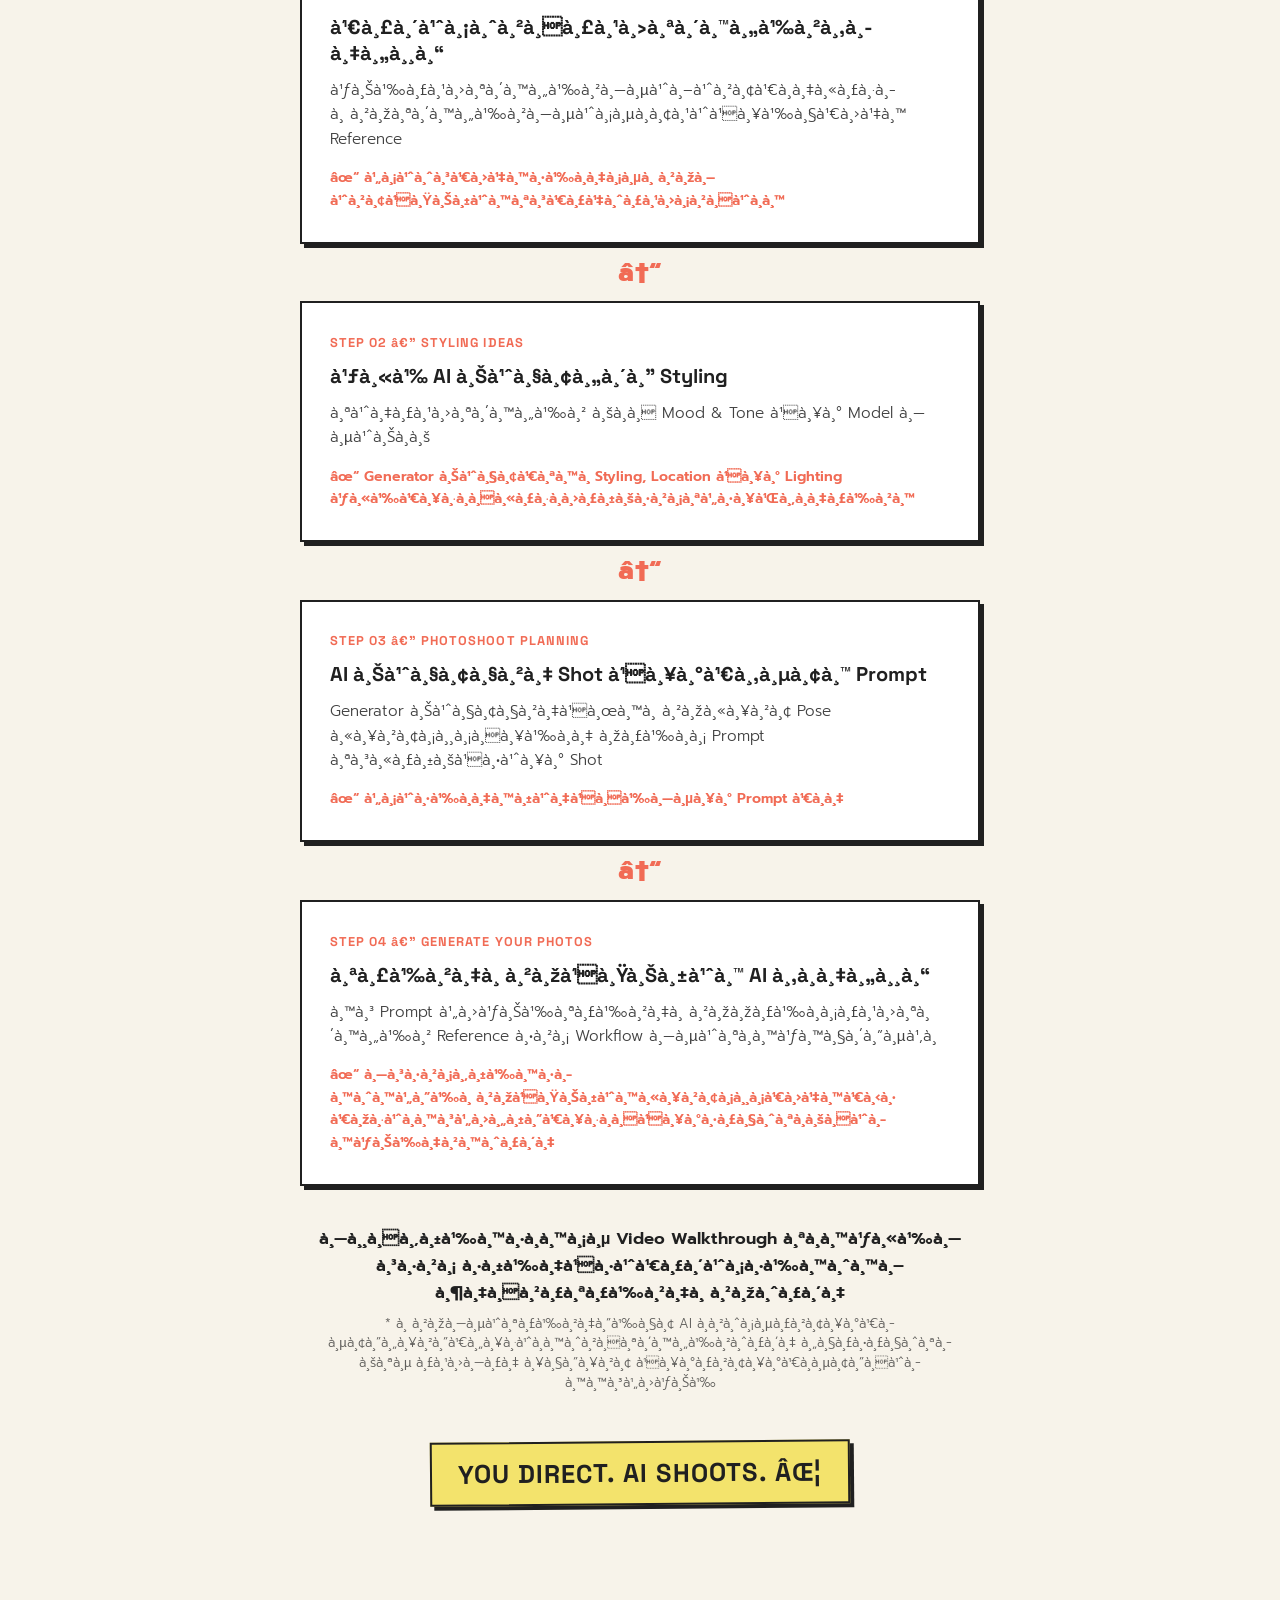
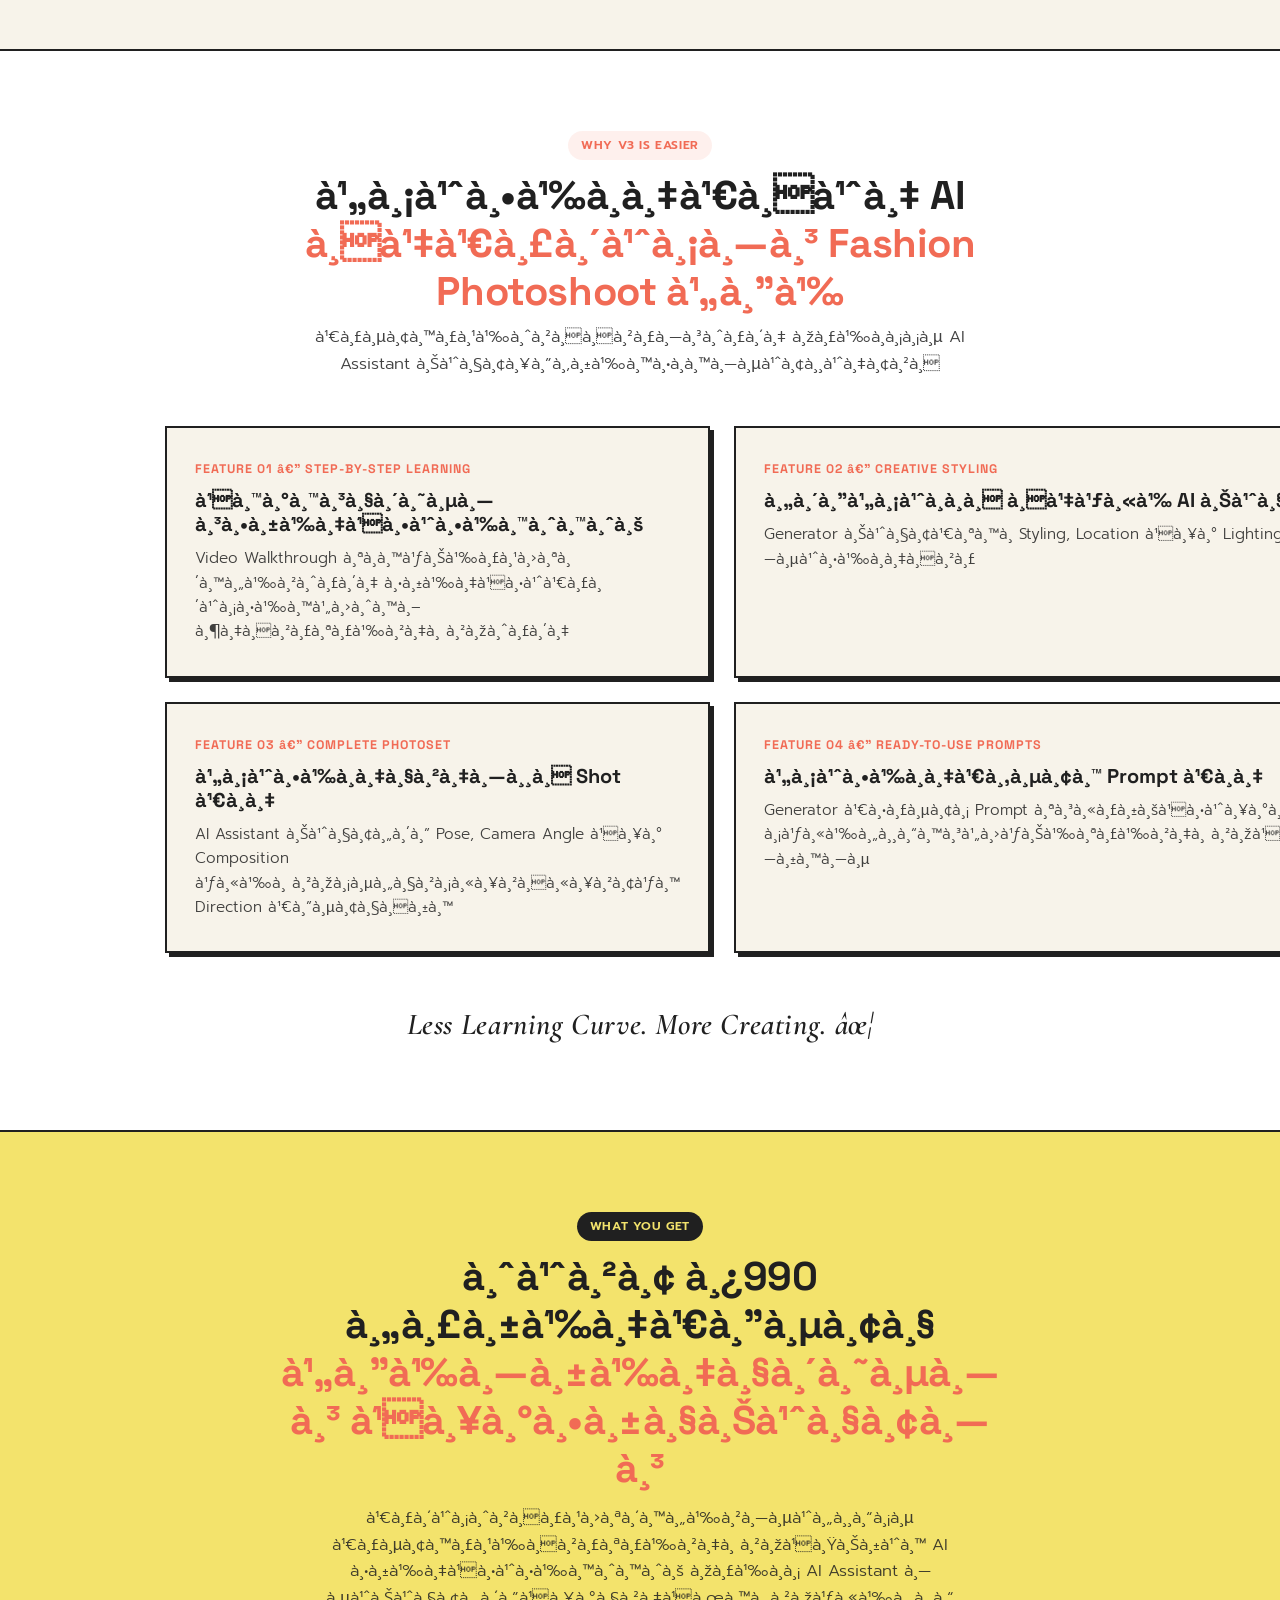
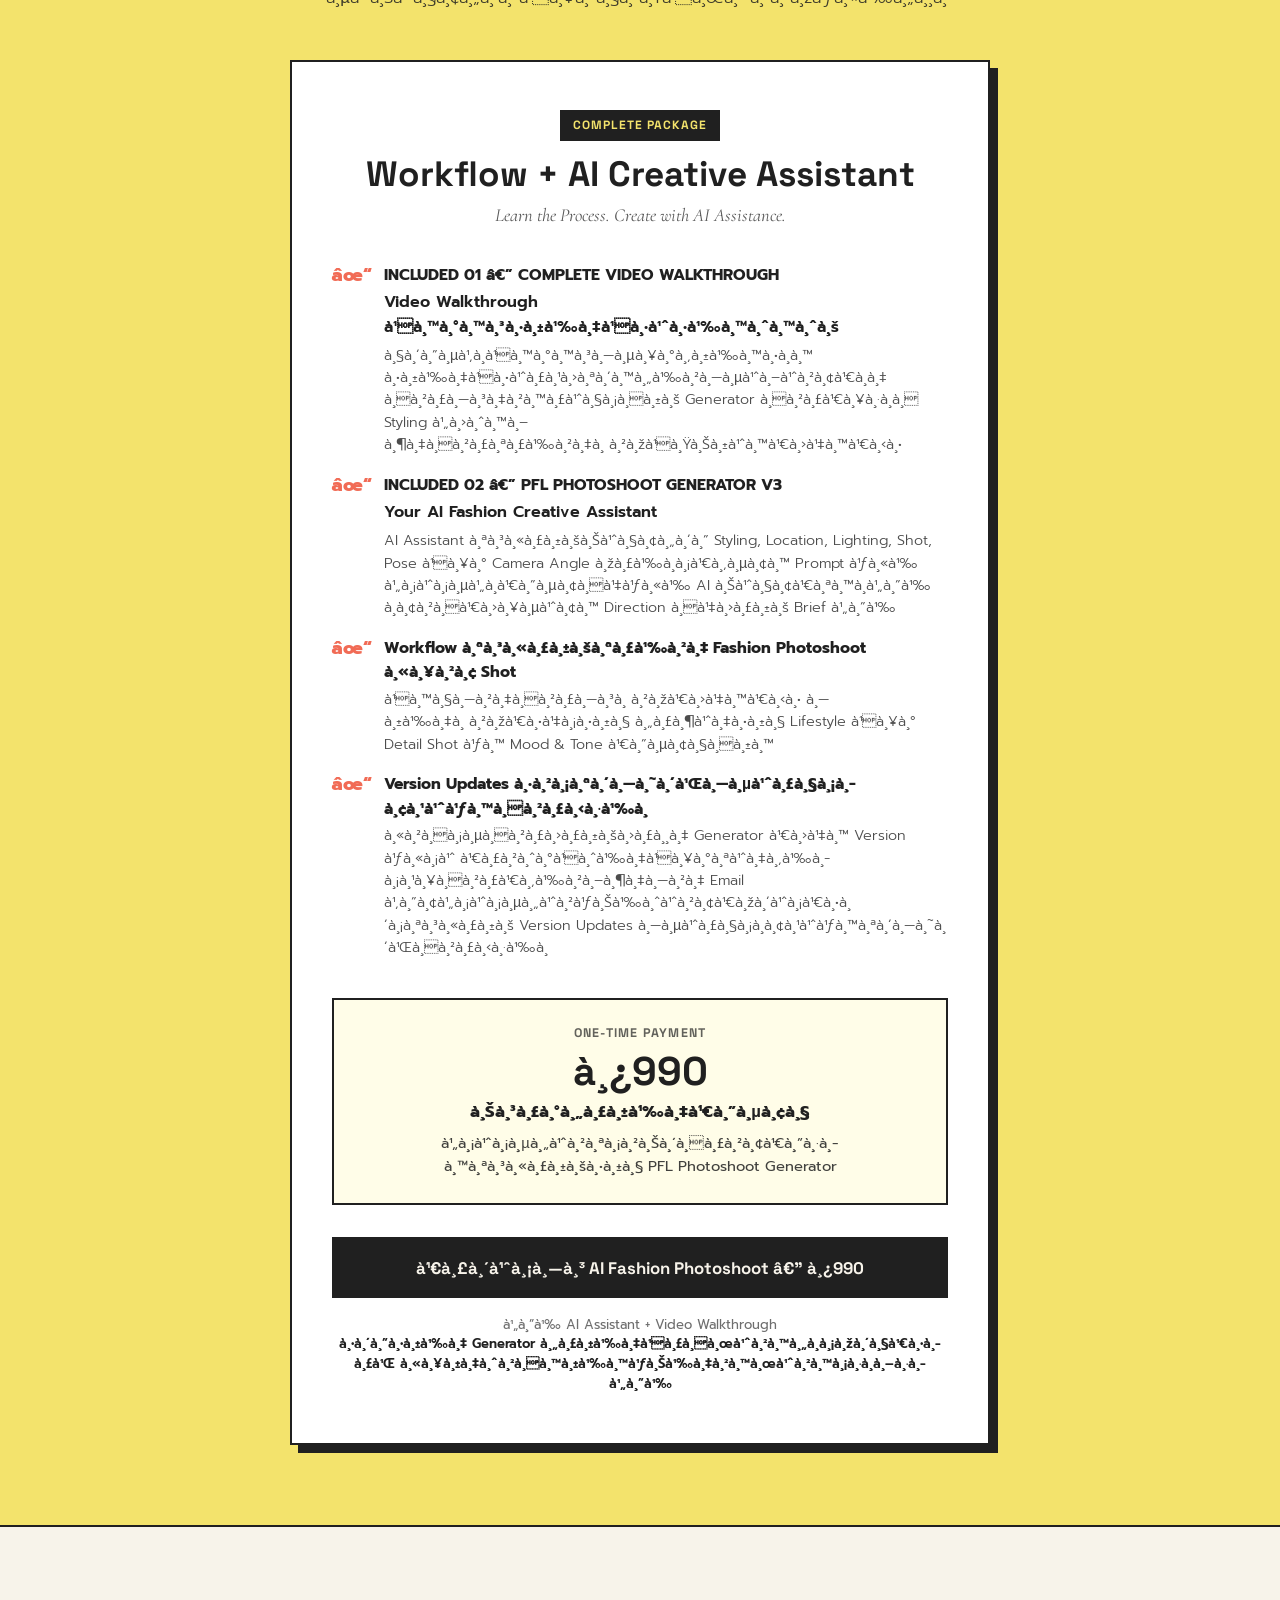
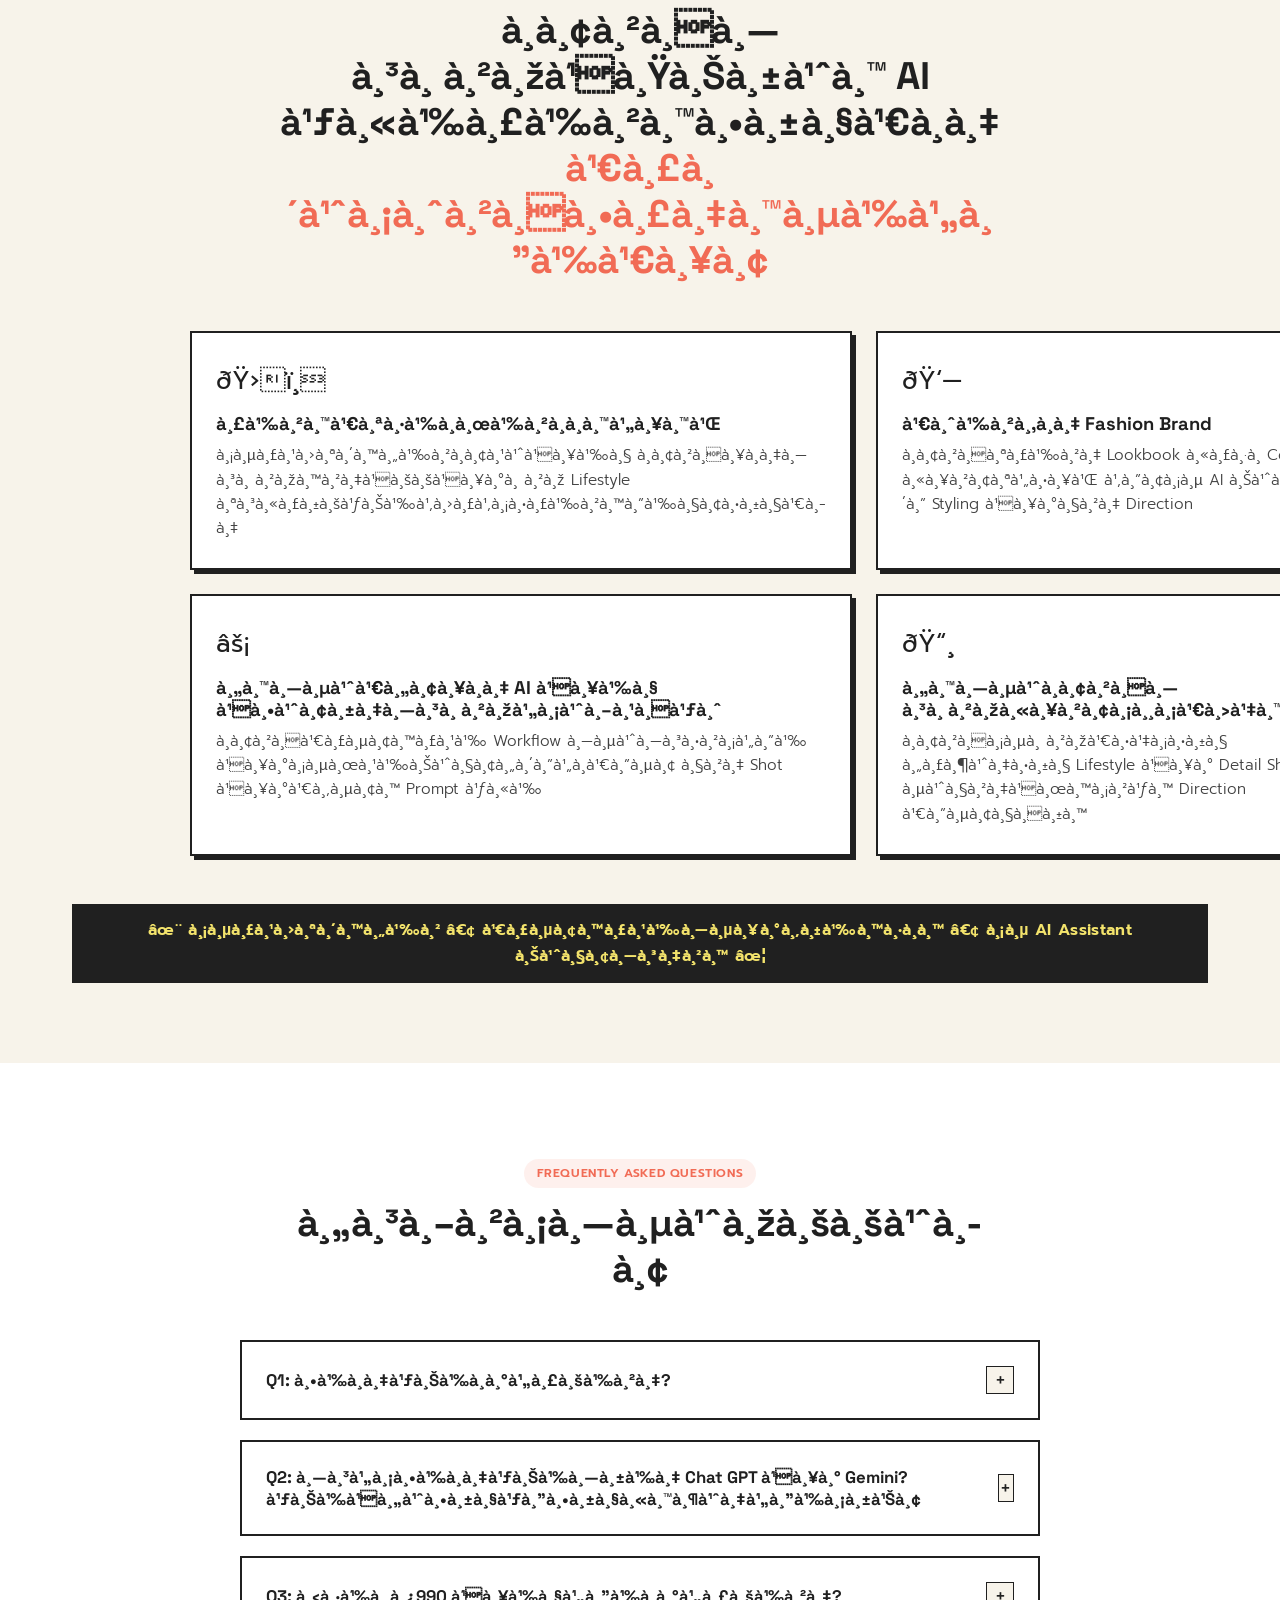
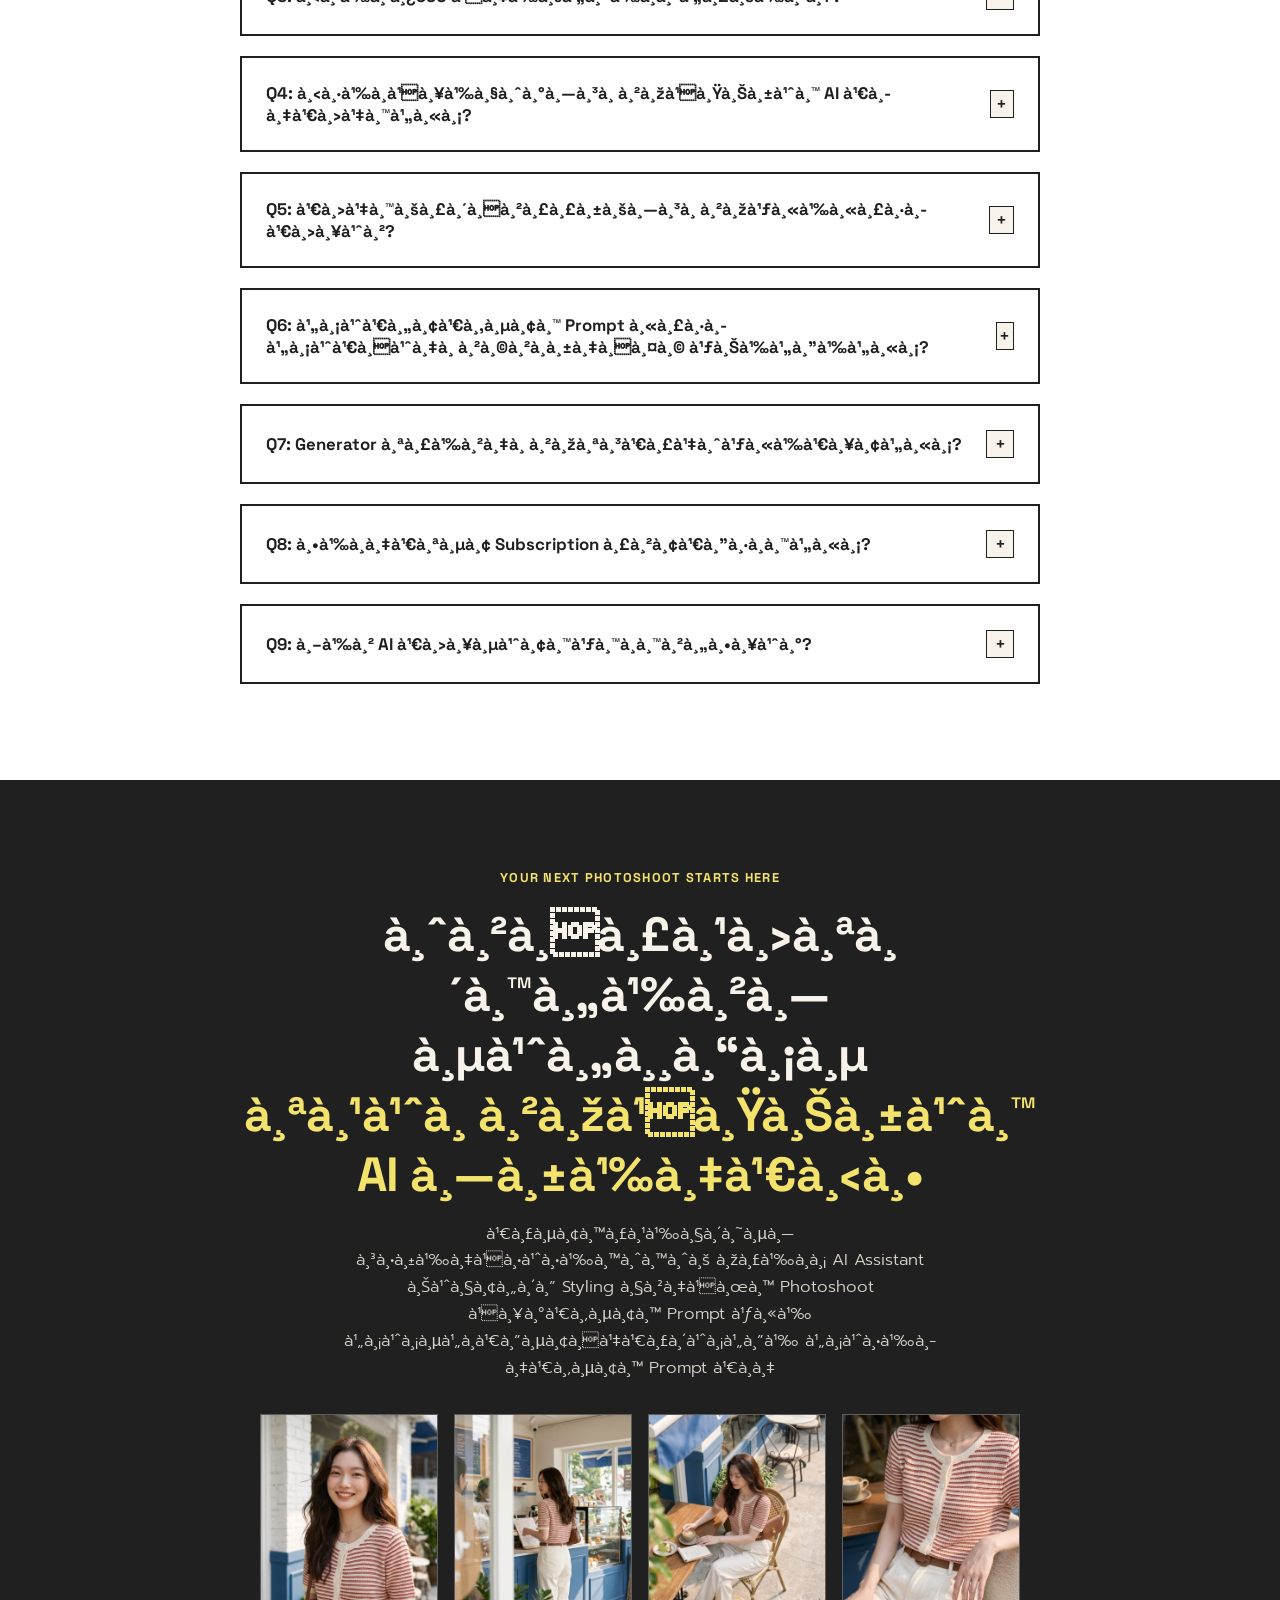
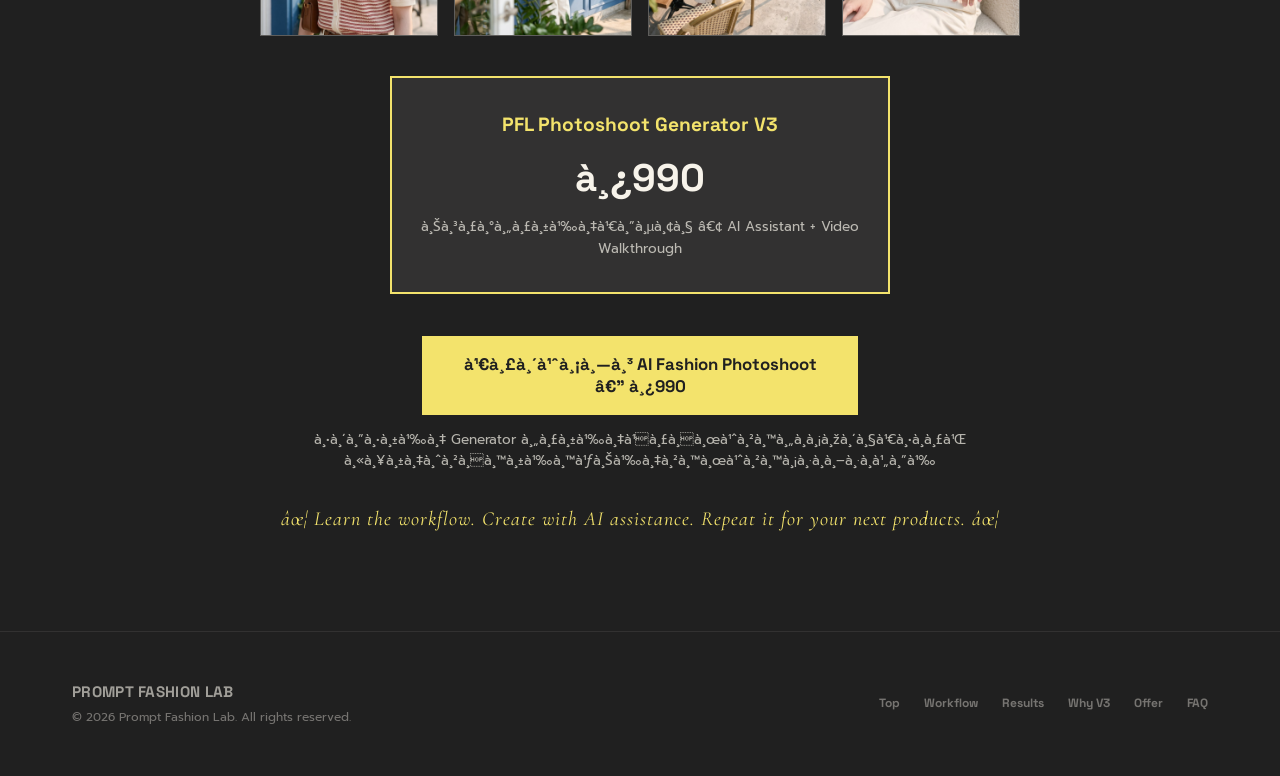
==== commit 28f0c04c: "แก้ generator ให้พูดเรื่องขิงที่จะได้ ชัดเจนขึ้น" ====
--- a/index.html
+++ b/index.html
@@ -31,7 +31,7 @@
 
   <meta charset="UTF-8">
   <meta name="viewport" content="width=device-width, initial-scale=1.0">
-  <meta name="description" content="อยากทำภาพแฟชั่นด้วย AI แต่ไม่อยากเขียน Prompt เอง? แค่ส่งรูปสินค้า + บอก Mood & Tone ให้ PFL Photoshoot Generator V3 ช่วยคิด Styling เขียน Prompt และวาง Shot สร้างภาพแฟชั่นทั้ง Set">
+  <meta name="description" content="มีแค่รูปสินค้า ก็เริ่มทำภาพแฟชั่น AI เป็นเซตด้วยตัวเองได้ แนะนำวิธีทำตั้งแต่ต้นจนจบ พร้อม AI Assistant ช่วยคิด Styling วางแผน Photoshoot และเขียน Prompt ให้">
   <title>PFL Photoshoot Generator V3 | Prompt Fashion Lab</title>
 
   <!-- Google Fonts Import -->
@@ -58,37 +58,44 @@
 
   <!-- ==========================================
        SECTION 1 — HERO + YOUTUBE SHORTS DEMO
-       Ad pain point match, minimal mobile scrolling
+       Repositioned: Complete Workflow + AI Assistant
        ========================================== -->
   <section id="hero" class="hero-v2-section">
     <div class="container hero-v2-grid">
       
-      <!-- Left Column: Ad-Matched Hero Copy -->
+      <!-- Left Column: Core Positioning Copy -->
       <div class="hero-v2-content reveal active">
         <div class="hero-v2-eyebrow">
           <span>PFL PHOTOSHOOT GENERATOR V3</span> ✦
         </div>
 
         <h1 class="hero-v2-title text-balance-thai">
-          อยากทำภาพแฟชั่นด้วย AI<br>
-          แต่ไม่อยากเขียน Prompt เอง?
+          มีแค่รูปสินค้า<br>
+          ก็เริ่มทำภาพแฟชั่น AI<br>
+          เป็นเซตด้วยตัวเองได้
         </h1>
 
+        <div class="hero-v2-subtitle text-balance-thai">
+          แนะนำวิธีทำตั้งแต่ต้นจนจบ พร้อม AI Assistant ช่วยคิด Styling วางแผน Photoshoot และเขียน Prompt ให้
+        </div>
+
         <div class="hero-v2-desc text-balance-thai">
-          <p style="margin-bottom: 0.65rem; font-size: 1.15rem;">
-            <strong>ไม่ต้องเรียนเขียน Prompt ยาว ๆ</strong><br>
-            <strong>ไม่ต้องคิดคำศัพท์มาอธิบาย AI เอง</strong>
-          </p>
-          <p style="font-size: 1.02rem; line-height: 1.6; color: rgba(32, 32, 32, 0.88);">
-            แค่ส่งรูปสินค้า + บอก Mood & Tone ที่ชอบ<br>
-            ให้ Generator ช่วยคิด Styling เขียน Prompt และวาง Shot สำหรับสร้างภาพแฟชั่นทั้ง Set
-          </p>
-        </div>
-
-        <div class="hero-director-pill text-balance-thai">
-          <span>✨</span>
-          <span>คุณเป็น "ผู้กำกับ" ให้ AI เป็น "ทีมถ่ายภาพ" ของคุณ</span>
-        </div>
+          <p style="margin-bottom: 0.75rem;">
+            เริ่มจากรูปสินค้าที่คุณถ่ายเอง ก็เรียนรู้วิธีสร้างภาพแฟชั่น AI หลายมุม หลาย Pose ได้
+          </p>
+          <p style="margin-bottom: 0.75rem;">
+            มี Video Walkthrough สอนทำตามทีละขั้นตอน ตั้งแต่รูปสินค้าถ่ายเองจนถึงการสร้างภาพแฟชั่น AI เป็นเซต พร้อม PFL Photoshoot Generator ช่วยคิดไอเดียและวางแผนภาพให้
+          </p>
+          <p>
+            ไม่ต้องเก่งภาษาอังกฤษ ไม่ต้องเขียน Prompt เอง และไม่มีไอเดียก็เริ่มได้
+          </p>
+        </div>
+
+        <ul class="hero-highlights-list text-balance-thai">
+          <li><span class="hero-check">✓</span> แนะนำ Workflow ตั้งแต่รูปสินค้าจนได้ภาพ AI เป็นเซต</li>
+          <li><span class="hero-check">✓</span> มี AI Assistant ช่วยคิด Styling และวาง Shot</li>
+          <li><span class="hero-check">✓</span> ไม่ต้องเขียน Prompt เอง</li>
+        </ul>
       </div>
 
       <!-- Right Column: Vertical 9:16 Shorts Demo Video -->
@@ -96,7 +103,7 @@
         
         <!-- Small label above the video -->
         <div class="shorts-label-above">
-          <span>✦</span> ดูวิธีใช้งานจริง — ไม่ต้องเขียน Prompt เอง
+          <span>✦</span> ดูการทำงานจริง ตั้งแต่รูปสินค้าไปจนถึงภาพแฟชั่น AI
         </div>
 
         <div class="shorts-container" id="shortsPlayerContainer">
@@ -123,7 +130,7 @@
               <div class="shorts-play-btn" aria-hidden="true">
                 <svg viewBox="0 0 24 24"><path d="M8 5v14l11-7z"/></svg>
               </div>
-              <div class="shorts-play-hint">แตะเพื่อดูวิธีใช้งานจริง (ไม่ต้องเขียน Prompt เอง)</div>
+              <div class="shorts-play-hint">แตะเพื่อดูการทำงานจริง (รูปสินค้า → ภาพแฟชั่น AI)</div>
             </div>
 
             <!-- Sequence Overlays -->
@@ -138,10 +145,10 @@
                 <span>04 SET</span>
               </div>
               <div class="shorts-brief-sample">
-                “ส่งรูปสินค้า + บอก Mood ที่ชอบ → AI คิด Styling, เขียน Prompt และวาง Shot ทั้ง Set”
+                “มีแค่รูปสินค้า → ให้ AI คิด Styling และเขียน Prompt ให้เป็นเซต”
               </div>
               <div class="shorts-final-overlay">
-                You Direct. AI Shoots. ✦
+                Complete Workflow + AI Assistant ✦
               </div>
             </div>
           </div>
@@ -149,18 +156,74 @@
 
         <!-- Below Video Callout -->
         <div class="shorts-caption-under">
-          <div class="shorts-forget-note">ไม่ต้องเขียน Prompt เอง • ลืมการคิด Prompt ยาว ๆ ไปได้เลย</div>
           <div class="shorts-pricing-bar">
             <span class="price">฿990</span>
           </div>
+          <div style="margin-bottom: 0.65rem;">
+            <button class="btn btn-yellow" style="width: 100%;" onclick="checkout('hero_demo')">
+              เริ่มทำ AI Fashion Photoshoot — ฿990
+            </button>
+          </div>
           <div class="shorts-pricing-sub">
-            ชำระครั้งเดียว • มี Video สอนใช้ • รับ Version Updates
-          </div>
-          <div>
-            <button class="btn btn-yellow" style="width: 100%;" onclick="checkout('hero_demo')">
-              เริ่มสร้าง AI Photoshoot — ฿990
-            </button>
-          </div>
+            จ่ายครั้งเดียว • ได้ Generator + Video Walkthrough • รับ Version Updates
+          </div>
+        </div>
+      </div>
+
+    </div>
+  </section>
+
+  <!-- ==========================================
+       SECTION 1.5 — TWO-PART VALUE (LEARN + CREATE)
+       ฿990 ได้ทั้งวิธีทำ และ AI Assistant ช่วยทำ
+       ========================================== -->
+  <section id="learn-create" class="two-part-value-section">
+    <div class="container">
+      
+      <div class="section-head-center reveal">
+        <span class="tagline-badge">LEARN + CREATE</span>
+        <h2 class="text-balance-thai" style="margin-top: 0.75rem; font-size: clamp(1.8rem, 4.5vw, 2.5rem);">
+          ได้ทั้งวิธีทำ<br>
+          <span style="color: var(--color-coral);">และ AI Assistant ช่วยทำ</span>
+        </h2>
+        <p class="text-balance-thai" style="font-size: 1.05rem; color: rgba(32, 32, 32, 0.85); margin-top: 0.75rem; line-height: 1.6; max-width: 720px; margin-left: auto; margin-right: auto;">
+          ไม่ใช่แค่ได้ Prompt กลับไป แต่ได้เรียนรู้วิธีสร้างภาพแฟชั่น AI ด้วยตัวเอง พร้อมผู้ช่วยคิดไอเดียสำหรับการทำภาพในสไตล์ของแบรนด์คุณ
+        </p>
+      </div>
+
+      <!-- Two Balanced Cards -->
+      <div class="two-part-value-grid reveal">
+        
+        <!-- CARD 1 — LEARN THE WORKFLOW -->
+        <div class="value-card">
+          <div class="value-card-badge">PART 1 — LEARN THE WORKFLOW</div>
+          <h3 class="text-balance-thai">ทำภาพแฟชั่น AI เป็นด้วยตัวเอง</h3>
+          <p class="text-balance-thai">
+            Video Walkthrough แนะนำตั้งแต่การใช้รูปสินค้าที่ถ่ายเอง ไปจนถึงการสร้างภาพแฟชั่นเป็นเซตอย่างมืออาชีพ
+          </p>
+          <div class="value-card-sub text-balance-thai">
+            ✓ ทำตามทีละขั้นตอน ไม่ต้องมีพื้นฐานเขียน Prompt
+          </div>
+        </div>
+
+        <!-- CARD 2 — CREATE WITH AI ASSISTANT -->
+        <div class="value-card">
+          <div class="value-card-badge value-card-badge-coral">PART 2 — CREATE WITH AI ASSISTANT</div>
+          <h3 class="text-balance-thai">ไม่มีไอเดีย ก็มีผู้ช่วยคิด</h3>
+          <p class="text-balance-thai">
+            PFL Photoshoot Generator ช่วยคิด Styling, Location, Lighting, Shot, Pose, Camera Angle และเขียน Prompt ให้
+          </p>
+          <div class="value-card-sub text-balance-thai">
+            ✓ อยากเปลี่ยนสไตล์หรือเพิ่มมุมกล้อง ก็ Brief เพิ่มได้
+          </div>
+        </div>
+
+      </div>
+
+      <!-- Short closing line -->
+      <div class="two-part-closing-wrap reveal">
+        <div class="two-part-closing text-balance-thai">
+          ✦ รู้ Workflow แล้ว สามารถนำไปสร้างภาพต่อได้ทุกแบบทุกสไตล์ ✦
         </div>
       </div>
 
@@ -182,9 +245,9 @@
           ไม่ใช่แค่ภาพสวย 1 รูป<br>
           <span style="color: var(--color-coral);">แต่เป็น Photoshoot ทั้ง Set</span>
         </h2>
-        <p class="text-balance-thai" style="font-size: 1.05rem; color: rgba(32, 32, 32, 0.85); margin-top: 0.75rem; line-height: 1.6;">
-          สร้างภาพหลาย Shot ที่มี Direction เดียวกัน<br>
-          <strong>นางแบบเดิม • เสื้อผ้าเดิม • สถานที่เดิม • Mood เดิม</strong> แต่มี Pose และมุมกล้องที่หลากหลาย
+        <p class="text-balance-thai" style="font-size: 1.05rem; color: rgba(32, 32, 32, 0.85); margin-top: 0.75rem; line-height: 1.6; max-width: 680px; margin-left: auto; margin-right: auto;">
+          จากรูปสินค้าของคุณ เรียนรู้วิธีสร้างภาพแฟชั่นหลาย Shot ใน Mood & Tone เดียวกัน<br>
+          มีทั้งภาพเต็มตัว ครึ่งตัว Lifestyle และ Detail Shot พร้อม AI Assistant ช่วยวางแผน Pose และมุมกล้องให้หลากหลาย
         </p>
       </div>
 
@@ -257,13 +320,13 @@
 
       <!-- PART 2: HOW IT WORKS (Simple 4-Step Vertical Flow) -->
       <div class="section-head-center reveal">
-        <span class="tagline-badge">HOW IT WORKS</span>
+        <span class="tagline-badge">FROM PRODUCT PHOTO TO FASHION PHOTOSET</span>
         <h2 class="text-balance-thai" style="margin-top: 0.75rem; font-size: clamp(1.8rem, 4.5vw, 2.5rem);">
-          ไม่ต้องเขียน Prompt ยาว ๆ<br>
-          แค่ Brief แล้วให้ Generator ช่วย
+          เริ่มจากรูปสินค้าที่คุณมี<br>
+          <span style="color: var(--color-coral);">ไปจนถึงภาพแฟชั่น AI ทั้งเซต</span>
         </h2>
-        <p class="text-balance-thai" style="font-size: 1.05rem; color: rgba(32, 32, 32, 0.85); margin-top: 0.75rem; line-height: 1.6;">
-          เปลี่ยนขั้นตอนที่ซับซ้อนให้กลายเป็น Workflow สั้น ๆ แค่ 4 สเต็ป
+        <p class="text-balance-thai" style="font-size: 1.05rem; color: rgba(32, 32, 32, 0.85); margin-top: 0.75rem; line-height: 1.6; max-width: 680px; margin-left: auto; margin-right: auto;">
+          มี Video Walkthrough สอนทำตามทุกขั้นตอน และมี Generator ช่วยคิดไอเดียและเตรียม Prompt ให้ระหว่างทาง
         </p>
       </div>
 
@@ -272,13 +335,13 @@
         
         <!-- Step 1 -->
         <div class="step-flow-card">
-          <div class="step-flow-num">01 — PRODUCT + MOOD</div>
-          <h3 class="step-flow-title text-balance-thai">ส่งรูปสินค้าและบอก Mood & Tone ที่ชอบ</h3>
+          <div class="step-flow-num">STEP 01 — YOUR PRODUCT</div>
+          <h3 class="step-flow-title text-balance-thai">เริ่มจากรูปสินค้าของคุณ</h3>
           <p class="step-flow-desc text-balance-thai">
-            อัปโหลดรูปสินค้าของคุณ แล้วบอกมู้ด สไตล์ หรือบรรยากาศที่ต้องการ เช่น มินิมอล คาเฟ่ หรือแฟชั่นสตรีท
+            ใช้รูปสินค้าที่ถ่ายเองหรือภาพสินค้าที่มีอยู่แล้วเป็น Reference
           </p>
           <div style="margin-top: auto; padding-top: 0.5rem; font-size: 0.88rem; font-weight: 600; color: var(--color-coral);">
-            ✓ ไม่ต้องคิดคำศัพท์ภาษาอังกฤษเอง
+            ✓ ไม่จำเป็นต้องมีภาพถ่ายแฟชั่นสำเร็จรูปมาก่อน
           </div>
         </div>
 
@@ -286,13 +349,13 @@
 
         <!-- Step 2 -->
         <div class="step-flow-card">
-          <div class="step-flow-num">02 — STYLING IDEAS</div>
-          <h3 class="step-flow-title text-balance-thai">Generator ช่วยคิด Styling, Location และ Lighting ให้เลือก</h3>
+          <div class="step-flow-num">STEP 02 — STYLING IDEAS</div>
+          <h3 class="step-flow-title text-balance-thai">ให้ AI ช่วยคิด Styling</h3>
           <p class="step-flow-desc text-balance-thai">
-            AI ช่วยเสนอไอเดียการแต่งตัว ฉาก บรรยากาศ และทิศทางแสงที่เหมาะกับสินค้าให้คุณเลือก โดยไม่ต้องเริ่มคิดจากศูนย์
+            ส่งรูปสินค้า บอก Mood & Tone และ Model ที่ชอบ
           </p>
           <div style="margin-top: auto; padding-top: 0.5rem; font-size: 0.88rem; font-weight: 600; color: var(--color-coral);">
-            ✓ เลือกหรือปรับเปลี่ยน Styling ได้ตามสไตล์แบรนด์
+            ✓ Generator ช่วยเสนอ Styling, Location และ Lighting ให้เลือกหรือปรับตามสไตล์ของร้าน
           </div>
         </div>
 
@@ -300,13 +363,13 @@
 
         <!-- Step 3 -->
         <div class="step-flow-card">
-          <div class="step-flow-num">03 — PROMPT WRITING</div>
-          <h3 class="step-flow-title text-balance-thai">Generator ช่วยเขียน Prompt พร้อม Pose และมุมกล้อง</h3>
+          <div class="step-flow-num">STEP 03 — PHOTOSHOOT PLANNING</div>
+          <h3 class="step-flow-title text-balance-thai">AI ช่วยวาง Shot และเขียน Prompt</h3>
           <p class="step-flow-desc text-balance-thai">
-            AI สร้างชุด Prompt สำหรับแต่ละ Shot ทั้งมุมกว้าง Close-up และท่าโพสอย่างละเอียด พร้อมนำไปรันภาพได้ทันที
+            Generator ช่วยวางแผนภาพหลาย Pose หลายมุมกล้อง พร้อม Prompt สำหรับแต่ละ Shot
           </p>
           <div style="margin-top: auto; padding-top: 0.5rem; font-size: 0.88rem; font-weight: 600; color: var(--color-coral);">
-            ✓ ไม่ต้องเขียนหรือปรับแต่ง Prompt เอง
+            ✓ ไม่ต้องนั่งแก้ทีละ Prompt เอง
           </div>
         </div>
 
@@ -314,16 +377,26 @@
 
         <!-- Step 4 -->
         <div class="step-flow-card">
-          <div class="step-flow-num">04 — YOUR PHOTOSHOOT SET</div>
-          <h3 class="step-flow-title text-balance-thai">นำ Prompt ไปสร้างภาพแฟชั่นหลาย Shot ใน Direction เดียวกัน</h3>
+          <div class="step-flow-num">STEP 04 — GENERATE YOUR PHOTOS</div>
+          <h3 class="step-flow-title text-balance-thai">สร้างภาพแฟชั่น AI ของคุณ</h3>
           <p class="step-flow-desc text-balance-thai">
-            ได้ภาพ Photoshoot ครบทั้งเซ็ต ทั้งภาพเต็มตัว ครึ่งตัว โคลสอัพ และดีเทล โดยที่สินค้า นางแบบ และ Mood สม่ำเสมอ
+            นำ Prompt ไปใช้สร้างภาพพร้อมรูปสินค้า Reference ตาม Workflow ที่สอนในวิดีโอ
           </p>
           <div style="margin-top: auto; padding-top: 0.5rem; font-size: 0.88rem; font-weight: 600; color: var(--color-coral);">
-            ✓ อยากเพิ่ม Shot หรือเปลี่ยนมุมกล้อง? ขอเพิ่มได้ตลอด
-          </div>
-        </div>
-
+            ✓ ทำตามขั้นตอนจนได้ภาพแฟชั่นหลายมุมเป็นเซต เพื่อนำไปคัดเลือกและตรวจสอบก่อนใช้งานจริง
+          </div>
+        </div>
+
+      </div>
+
+      <!-- Below the steps notes -->
+      <div class="reveal" style="text-align: center; max-width: 660px; margin: 0 auto 3rem;">
+        <p style="font-weight: 600; font-size: 1.05rem; color: var(--color-black); margin-bottom: 0.5rem;">
+          ทุกขั้นตอนมี Video Walkthrough สอนให้ทำตาม ตั้งแต่เริ่มต้นจนถึงการสร้างภาพจริง
+        </p>
+        <p style="font-size: 0.82rem; color: rgba(32, 32, 32, 0.7); line-height: 1.5;">
+          * ภาพที่สร้างด้วย AI อาจมีรายละเอียดคลาดเคลื่อนจากสินค้าจริง ควรตรวจสอบสี รูปทรง ลวดลาย และรายละเอียดก่อนนำไปใช้
+        </p>
       </div>
 
       <!-- Punchline Transition -->
@@ -337,7 +410,7 @@
   </section>
 
   <!-- ==========================================
-       SECTION 3 — BENEFITS (WHY V3)
+       SECTION 3 — BENEFITS (WHY V3 IS EASIER)
        4 Key Feature Cards
        ========================================== -->
   <section id="why-v3" class="why-v2-section">
@@ -346,11 +419,11 @@
       <div class="section-head-center reveal">
         <span class="tagline-badge">WHY V3 IS EASIER</span>
         <h2 class="text-balance-thai" style="margin-top: 0.75rem; font-size: clamp(1.8rem, 4.5vw, 2.5rem);">
-          ไม่ต้องเป็น Prompt Expert<br>
-          ก็เริ่มทำ AI Photoshoot ได้
+          ไม่ต้องเก่ง AI<br>
+          <span style="color: var(--color-coral);">ก็เริ่มทำ Fashion Photoshoot ได้</span>
         </h2>
-        <p class="text-balance-thai" style="font-size: 1.1rem; color: var(--color-coral); font-weight: 600; margin-top: 0.5rem;">
-          เพราะเราไม่อยากให้คุณเสียเวลากับการจัดการ Prompt
+        <p class="text-balance-thai" style="font-size: 1.05rem; color: rgba(32, 32, 32, 0.85); margin-top: 0.5rem; line-height: 1.6;">
+          เรียนรู้จากการทำจริง พร้อมมี AI Assistant ช่วยลดขั้นตอนที่ยุ่งยาก
         </p>
       </div>
 
@@ -359,37 +432,37 @@
         
         <!-- Card 1 -->
         <div class="why-v2-card">
-          <div class="why-v2-num">01 — NO PROMPT WRITING</div>
-          <h3 class="text-balance-thai">ไม่ต้องเขียน Prompt เอง</h3>
-          <p class="text-balance-thai">
-            ไม่ต้องเรียนศัพท์เทคนิคหรือเขียนคำสั่งภาษาอังกฤษยาว ๆ แค่บอกสิ่งที่ต้องการเป็นภาษาง่าย ๆ
+          <div class="why-v2-num">FEATURE 01 — STEP-BY-STEP LEARNING</div>
+          <h3 class="text-balance-thai">แนะนำวิธีทำตั้งแต่ต้นจนจบ</h3>
+          <p class="text-balance-thai">
+            Video Walkthrough สอนใช้รูปสินค้าจริง ตั้งแต่เริ่มต้นไปจนถึงการสร้างภาพจริง
           </p>
         </div>
 
         <!-- Card 2 -->
         <div class="why-v2-card">
-          <div class="why-v2-num">02 — STYLING ASSISTANCE</div>
-          <h3 class="text-balance-thai">ไม่รู้จะอธิบายภาพยังไง ? Generator ช่วยได้</h3>
-          <p class="text-balance-thai">
-            แค่บอก Mood & Tone แล้วเลือกไอเดียที่ชอบ Generator ช่วยคิด Styling, Location และแสงให้ครบ
+          <div class="why-v2-num">FEATURE 02 — CREATIVE STYLING</div>
+          <h3 class="text-balance-thai">คิดไม่ออก ก็ให้ AI ช่วยคิด</h3>
+          <p class="text-balance-thai">
+            Generator ช่วยเสนอ Styling, Location และ Lighting ตาม Mood & Tone ที่ต้องการ
           </p>
         </div>
 
         <!-- Card 3 -->
         <div class="why-v2-card">
-          <div class="why-v2-num">03 — COMPLETE PHOTO SET</div>
-          <h3 class="text-balance-thai">ได้ Photoshoot เป็น Set</h3>
-          <p class="text-balance-thai">
-            Generator ช่วยวาง Shot, Pose และมุมกล้องให้หลากหลาย ไม่ใช่แค่ภาพเดี่ยว แต่เป็นเซ็ตที่คุมมู้ดเดียวกัน
+          <div class="why-v2-num">FEATURE 03 — COMPLETE PHOTOSET</div>
+          <h3 class="text-balance-thai">ไม่ต้องวางทุก Shot เอง</h3>
+          <p class="text-balance-thai">
+            AI Assistant ช่วยคิด Pose, Camera Angle และ Composition ให้ภาพมีความหลากหลายใน Direction เดียวกัน
           </p>
         </div>
 
         <!-- Card 4 -->
         <div class="why-v2-card">
-          <div class="why-v2-num">04 — EASY ADJUSTMENTS</div>
-          <h3 class="text-balance-thai">อยากปรับเพิ่มก็แค่บอก</h3>
-          <p class="text-balance-thai">
-            ขอเปลี่ยน Styling หรือเพิ่ม Shot ได้โดยไม่ต้องเขียน Prompt ใหม่เอง คุณเป็นผู้กำกับ ให้ AI ปรับตามใจ
+          <div class="why-v2-num">FEATURE 04 — READY-TO-USE PROMPTS</div>
+          <h3 class="text-balance-thai">ไม่ต้องเขียน Prompt เอง</h3>
+          <p class="text-balance-thai">
+            Generator เตรียม Prompt สำหรับแต่ละภาพ พร้อมให้คุณนำไปใช้สร้างภาพแฟชั่นได้ทันที
           </p>
         </div>
 
@@ -398,16 +471,17 @@
       <!-- Highlight Statement -->
       <div class="why-v2-highlight-wrap reveal">
         <div class="why-v2-highlight">
-          ไม่ต้องเขียน Prompt เอง • Less Prompting. More Creating. ✦
+          Less Learning Curve. More Creating. ✦
         </div>
       </div>
 
     </div>
   </section>
 
+
   <!-- ==========================================
        SECTION 4 — WHAT’S INCLUDED FOR ฿990
-       ฿990 Product Offer Box
+       ฿990 Product Offer Box: Tutorial + Assistant
        ========================================== -->
   <section id="offer" class="included-section">
     <div class="container">
@@ -415,53 +489,56 @@
       <div class="section-head-center reveal">
         <span class="tagline-badge" style="background-color: var(--color-black); color: var(--color-yellow);">WHAT YOU GET</span>
         <h2 class="text-balance-thai" style="margin-top: 0.75rem; font-size: clamp(1.8rem, 4.5vw, 2.5rem);">
-          ฿990 ได้อะไรบ้าง?
+          จ่าย ฿990 ครั้งเดียว<br>
+          <span style="color: var(--color-coral);">ได้ทั้งวิธีทำ และตัวช่วยทำ</span>
         </h2>
+        <p class="text-balance-thai" style="font-size: 1.05rem; color: rgba(32, 32, 32, 0.85); margin-top: 0.75rem; line-height: 1.6; max-width: 680px; margin-left: auto; margin-right: auto;">
+          เริ่มจากรูปสินค้าที่คุณมี เรียนรู้การสร้างภาพแฟชั่น AI ตั้งแต่ต้นจนจบ พร้อม AI Assistant ที่ช่วยคิดและวางแผนภาพให้คุณ
+        </p>
       </div>
 
       <!-- Offer Card -->
       <div class="included-card reveal">
         <div style="text-align: center;">
-          <span class="included-badge-tag">PFL PHOTOSHOOT GENERATOR V3</span>
-          <h3 class="included-title">Brief → Generate</h3>
-          <div class="included-tagline">Your AI Fashion Photoshoot Workflow</div>
-        </div>
-
-        <!-- Included Checklist -->
+          <span class="included-badge-tag">COMPLETE PACKAGE</span>
+          <h3 class="included-title">Workflow + AI Creative Assistant</h3>
+          <div class="included-tagline">Learn the Process. Create with AI Assistance.</div>
+        </div>
+
+        <!-- Included Checklist: Two primary deliverables + benefits -->
         <ul class="included-list">
           <li>
             <span class="check-icon">✓</span>
             <div>
-              <strong>PFL Photoshoot Generator V3 — Styling Ideas and Prompt Writing</strong>
-              <p>เครื่องมือช่วยสร้าง AI Fashion Photoshoot โดยไม่ต้องเขียน Prompt เอง พร้อมระบบช่วยคิด Styling และ Prompt Writing อัตโนมัติ</p>
+              <strong>INCLUDED 01 — COMPLETE VIDEO WALKTHROUGH</strong>
+              <div style="font-weight: 600; font-size: 1rem; color: var(--color-black); margin-bottom: 0.25rem;">
+                Video Walkthrough แนะนำตั้งแต่ต้นจนจบ
+              </div>
+              <p>วิดีโอแนะนำทีละขั้นตอน ตั้งแต่รูปสินค้าที่ถ่ายเอง การทำงานร่วมกับ Generator การเลือก Styling ไปจนถึงการสร้างภาพแฟชั่นเป็นเซต</p>
             </div>
           </li>
           <li>
             <span class="check-icon">✓</span>
             <div>
-              <strong>Fashion Photoshoot Workflow for creating multiple shots and poses</strong>
-              <p>ขั้นตอนการทำงานที่ช่วยสร้างภาพแฟชั่นหลาย Shot และหลาย Pose ใน Direction เดียวกันอย่างต่อเนื่อง</p>
+              <strong>INCLUDED 02 — PFL PHOTOSHOOT GENERATOR V3</strong>
+              <div style="font-weight: 600; font-size: 1rem; color: var(--color-black); margin-bottom: 0.25rem;">
+                Your AI Fashion Creative Assistant
+              </div>
+              <p>AI Assistant สำหรับช่วยคิด Styling, Location, Lighting, Shot, Pose และ Camera Angle พร้อมเขียน Prompt ให้ ไม่มีไอเดียก็ให้ AI ช่วยเสนอได้ อยากเปลี่ยน Direction ก็ปรับ Brief ได้</p>
             </div>
           </li>
           <li>
             <span class="check-icon">✓</span>
             <div>
-              <strong>AI-assisted Styling, Shot, Pose and Camera Angle Planning</strong>
-              <p>Generator ช่วยคิด Styling, วาง Shot, Pose และมุมกล้องให้ พร้อมสั่งเพิ่มหรือขอปรับเปลี่ยนได้ตลอด</p>
+              <strong>Workflow สำหรับสร้าง Fashion Photoshoot หลาย Shot</strong>
+              <p>แนวทางการทำภาพเป็นเซต ทั้งภาพเต็มตัว ครึ่งตัว Lifestyle และ Detail Shot ใน Mood & Tone เดียวกัน</p>
             </div>
           </li>
           <li>
             <span class="check-icon">✓</span>
             <div>
-              <strong>Video Tutorial</strong>
-              <p>วิดีโอแนะนำวิธีใช้งานแบบ Step-by-Step เหมาะสำหรับมือใหม่ ทำตามได้ทันที</p>
-            </div>
-          </li>
-          <li>
-            <span class="check-icon">✓</span>
-            <div>
-              <strong>Free Version Updates</strong>
-              <p>หากมีการปรับปรุง Generator เป็น Version ใหม่ เราจะแจ้งและส่งข้อมูลการเข้าถึง Version ใหม่ให้ทาง Email ไม่มีค่าใช้จ่ายเพิ่มเติมสำหรับ Version Updates ที่รวมอยู่ในสิทธิ์การซื้อ</p>
+              <strong>Version Updates ตามสิทธิ์ที่รวมอยู่ในการซื้อ</strong>
+              <p>หากมีการปรับปรุง Generator เป็น Version ใหม่ เราจะแจ้งและส่งข้อมูลการเข้าถึงทาง Email โดยไม่มีค่าใช้จ่ายเพิ่มเติมสำหรับ Version Updates ที่รวมอยู่ในสิทธิ์การซื้อ</p>
             </div>
           </li>
         </ul>
@@ -470,22 +547,22 @@
         <div class="included-pricing-box">
           <div class="label">ONE-TIME PAYMENT</div>
           <div class="price-display">฿990</div>
-          <div style="font-weight: 600; font-size: 0.95rem; color: var(--color-black);">
-            จ่ายครั้งเดียว ใช้ Generator ได้ต่อเนื่องตามเงื่อนไขการเข้าถึง
-          </div>
-          <div class="clarification text-balance-thai">
-            * ไม่มีค่าสมาชิกรายเดือนสำหรับ Prompt Fashion Lab<br>
-            การสร้างภาพใช้ Gemini ซึ่งสามารถเริ่มต้นใช้ที่ Free Plan ได้ ข้อจำกัดการใช้งานขึ้นอยู่กับแพลตฟอร์ม Gemini
+          <div style="font-weight: 700; font-size: 1.05rem; color: var(--color-black);">
+            ชำระครั้งเดียว
+          </div>
+          <div style="font-size: 0.92rem; color: rgba(32, 32, 32, 0.85); margin-top: 0.35rem;">
+            ไม่มีค่าสมาชิกรายเดือนสำหรับตัว PFL Photoshoot Generator
           </div>
         </div>
 
         <!-- Primary CTA Button -->
         <div class="included-cta-wrap">
           <button class="btn btn-black" onclick="checkout('offer_section')">
-            เริ่มสร้าง AI Photoshoot — ฿990
-          </button>
-          <div class="included-microcopy">
-            ไม่ต้องเขียน Prompt เอง • เหมาะกับมือใหม่ • มี Video สอนใช้ • รับ Version Updates
+            เริ่มทำ AI Fashion Photoshoot — ฿990
+          </button>
+          <div class="included-microcopy text-balance-thai" style="line-height: 1.5; margin-top: 0.5rem;">
+            ได้ AI Assistant + Video Walkthrough<br>
+            <span style="font-weight: 600; color: var(--color-black);">ติดตั้ง Generator ครั้งแรกผ่านคอมพิวเตอร์ หลังจากนั้นใช้งานผ่านมือถือได้</span>
           </div>
         </div>
 
@@ -503,8 +580,8 @@
       
       <div class="section-head-center reveal">
         <h2 class="text-balance-thai" style="font-size: clamp(1.8rem, 4.5vw, 2.4rem);">
-          ไม่ต้องเป็นสาย Tech<br>
-          ก็ทำภาพแฟชั่นด้วย AI ได้
+          อยากทำภาพแฟชั่น AI ให้ร้านตัวเอง<br>
+          <span style="color: var(--color-coral);">เริ่มจากตรงนี้ได้เลย</span>
         </h2>
       </div>
 
@@ -516,7 +593,7 @@
           <div class="audience-v2-icon">🛍️</div>
           <h3>ร้านเสื้อผ้าออนไลน์</h3>
           <p class="text-balance-thai">
-            อยากมีภาพนางแบบสำหรับลงขาย โดยไม่ต้องจัด Photoshoot ใหม่ทุกครั้ง คุมงบได้ สม่ำเสมอ
+            มีรูปสินค้าอยู่แล้ว อยากลองทำภาพนางแบบและภาพ Lifestyle สำหรับใช้โปรโมตร้านด้วยตัวเอง
           </p>
         </div>
 
@@ -525,25 +602,25 @@
           <div class="audience-v2-icon">👗</div>
           <h3>เจ้าของ Fashion Brand</h3>
           <p class="text-balance-thai">
-            อยากสร้าง Content ให้ Collection ใหม่ได้สะดวกขึ้น ทดลองไอเดีย Lookbook ได้อย่างรวดเร็ว
+            อยากสร้าง Lookbook หรือ Content หลายสไตล์ โดยมี AI ช่วยคิด Styling และวาง Direction
           </p>
         </div>
 
         <!-- Target 3 -->
         <div class="audience-v2-card">
           <div class="audience-v2-icon">⚡</div>
-          <h3>คนที่เคยลอง AI แล้วรู้สึกว่ายุ่งยาก</h3>
-          <p class="text-balance-thai">
-            ไม่อยากเขียน Prompt ยาว ๆ ไม่ต้องเขียน Prompt เอง แค่บอก Mood แล้วเริ่มสร้างภาพได้ทันที
+          <h3>คนที่เคยลอง AI แล้ว แต่ยังทำภาพไม่ถูกใจ</h3>
+          <p class="text-balance-thai">
+            อยากเรียนรู้ Workflow ที่ทำตามได้ และมีผู้ช่วยคิดไอเดีย วาง Shot และเขียน Prompt ให้
           </p>
         </div>
 
         <!-- Target 4 -->
         <div class="audience-v2-card">
           <div class="audience-v2-icon">📸</div>
-          <h3>คนที่อยากสร้างภาพหลาย Shot</h3>
-          <p class="text-balance-thai">
-            อยากได้ Photoshoot ที่มีทั้ง Hero Shot, Detail Shot และ Lifestyle Shot ในทิศทางเดียวกัน
+          <h3>คนที่อยากทำภาพหลายมุมเป็นเซต</h3>
+          <p class="text-balance-thai">
+            อยากมีภาพเต็มตัว ครึ่งตัว Lifestyle และ Detail Shot ที่วางแผนมาใน Direction เดียวกัน
           </p>
         </div>
 
@@ -552,7 +629,7 @@
       <!-- Highlight Banner -->
       <div class="audience-v2-highlight-banner reveal">
         <div class="audience-v2-banner-inner">
-          ✨ ไม่ต้องเขียน Prompt เอง • ไม่ต้องเก่งภาษาอังกฤษ • ไม่ต้องเป็น AI Expert ✦
+          ✨ มีรูปสินค้า • เรียนรู้ทีละขั้นตอน • มี AI Assistant ช่วยทำงาน ✦
         </div>
       </div>
 
@@ -561,7 +638,7 @@
 
   <!-- ==========================================
        SECTION 6 — FAQ (ACCORDION)
-       8 Questions with full disclosures
+       10 Consolidated Questions & Answers
        ========================================== -->
   <section id="faq" class="section-padding" style="background-color: var(--color-white);">
     <div class="container">
@@ -578,13 +655,18 @@
         <!-- Q1 -->
         <div class="faq-item">
           <button class="faq-question-btn">
-            <span>ต้องเขียน Prompt เองไหม?</span>
+            <span>Q1: ต้องใช้อะไรบ้าง?</span>
             <span class="faq-icon-wrap">+</span>
           </button>
           <div class="faq-answer">
             <div class="faq-answer-inner text-balance-thai">
-              <p><strong>ไม่ต้องค่ะ</strong></p>
-              <p>คุณแค่ส่งรูปสินค้า + บอก Mood & Tone ที่ชอบ เช่น สินค้า นางแบบ สถานที่ Mood และ Lighting แล้วให้ Generator ช่วยคิด Styling เขียน Prompt และวาง Shot สำหรับสร้างภาพแฟชั่นทั้ง Set ให้คุณ</p>
+              <p>ใช้เพียงไม่กี่อย่าง และมีวิดีโอสอนวิธีใช้งานให้อย่างละเอียดค่ะ:</p>
+              <ul style="list-style: none; padding: 0; margin: 0.6rem 0; display: flex; flex-direction: column; gap: 0.5rem;">
+                <li><strong>1. ChatGPT:</strong> สำหรับ AI Assistant (PFL Photoshoot Generator ทำงานผ่าน ChatGPT ใช้ ChatGPT Free Plan ได้)</li>
+                <li><strong>2. Gemini:</strong> สำหรับสร้างภาพ (นำ Prompt จาก Generator ไปสร้างภาพ เริ่มต้นด้วยแพ็กเกจฟรีได้)</li>
+                <li><strong>3. คอมพิวเตอร์สำหรับติดตั้งครั้งแรก:</strong> ต้องใช้คอมพิวเตอร์เพื่อติดตั้ง Generator ครั้งแรก หลังติดตั้งเรียบร้อยแล้วสามารถใช้งาน Generator ผ่าน ChatGPT บนมือถือได้ตามปกติค่ะ</li>
+              </ul>
+              <p style="color: var(--color-coral); font-weight: 600; margin-top: 0.4rem;">* หากไม่มีคอมพิวเตอร์สำหรับการติดตั้งครั้งแรก จะยังไม่สามารถเริ่มใช้ Generator ด้วยมือถือเพียงเครื่องเดียวได้</p>
             </div>
           </div>
         </div>
@@ -592,13 +674,12 @@
         <!-- Q2 -->
         <div class="faq-item">
           <button class="faq-question-btn">
-            <span>ไม่เก่งภาษาอังกฤษ ใช้ได้ไหม?</span>
+            <span>Q2: ทำไมต้องใช้ทั้ง Chat GPT และ Gemini? ใช้แค่ตัวใดตัวหนึ่งได้มั๊ย</span>
             <span class="faq-icon-wrap">+</span>
           </button>
           <div class="faq-answer">
             <div class="faq-answer-inner text-balance-thai">
-              <p><strong>ได้ค่ะ</strong></p>
-              <p>สามารถ Brief ด้วยภาษาไทยได้เลย ไม่จำเป็นต้องรู้ศัพท์ภาษาอังกฤษหรือเขียน Prompt เอง</p>
+              <p>เนื่องจาก AI แต่ละตัวเก่งกันคนละด้านและเราออกแบบ Workflow เพื่อให้ได้ภาพที่ดีที่สุด ในราคาที่ประหยัดที่สุดค่ะ ถ้าใช้เพียงตัวเดียว อาจจะต้องจ่าย Subscription ตัวแพง เพื่อให้ได้ผลลัพท์ที่ดี จึงต้องใช้ 2 ตัวร่วมกันค่ะ</p>
             </div>
           </div>
         </div>
@@ -606,83 +687,95 @@
         <!-- Q3 -->
         <div class="faq-item">
           <button class="faq-question-btn">
-            <span>ต้องเสีย Subscription รายเดือนไหม?</span>
+            <span>Q3: ซื้อ ฿990 แล้วได้อะไรบ้าง?</span>
+            <span class="faq-icon-wrap">+</span>
+          </button>
+          <div class="faq-answer">
+            <div class="faq-answer-inner text-balance-thai">
+              <p>ได้รับ PFL Photoshoot Generator V3 ซึ่งเป็น AI Fashion Creative Assistant ทำงานผ่าน ChatGPT สำหรับช่วยคิด Styling วางแผน Photoshoot และเขียน Prompt พร้อม Video Walkthrough สอนวิธีทำภาพแฟชั่น AI ตั้งแต่รูปสินค้าที่ถ่ายเองไปจนถึงการสร้างภาพเป็นเซตด้วย Gemini</p>
+            </div>
+          </div>
+        </div>
+
+        <!-- Q4 -->
+        <div class="faq-item">
+          <button class="faq-question-btn">
+            <span>Q4: ซื้อแล้วจะทำภาพแฟชั่น AI เองเป็นไหม?</span>
+            <span class="faq-icon-wrap">+</span>
+          </button>
+          <div class="faq-answer">
+            <div class="faq-answer-inner text-balance-thai">
+              <p>มี Video Walkthrough แนะนำ Workflow ตั้งแต่ต้นจนจบให้ทำตามทีละขั้นตอนค่ะ พร้อม Generator ช่วยคิด Styling และเขียน Prompt ระหว่างลงมือทำ</p>
+              <p>คุณสามารถนำขั้นตอนที่เรียนรู้ไปใช้กับสินค้าชิ้นต่อ ๆ ไปได้ โดยผลลัพธ์ขึ้นอยู่กับการฝึกทำ ภาพต้นฉบับ และข้อจำกัดของ AI</p>
+            </div>
+          </div>
+        </div>
+
+        <!-- Q5 -->
+        <div class="faq-item">
+          <button class="faq-question-btn">
+            <span>Q5: เป็นบริการรับทำภาพให้หรือเปล่า?</span>
+            <span class="faq-icon-wrap">+</span>
+          </button>
+          <div class="faq-answer">
+            <div class="faq-answer-inner text-balance-thai">
+              <p><strong>ไม่ใช่บริการรับทำภาพสำเร็จรูปค่ะ</strong></p>
+              <p>แพ็กเกจนี้สอนให้คุณสร้างภาพแฟชั่น AI ด้วยตัวเอง พร้อมมี AI Assistant ช่วยคิดและวางแผนภาพให้</p>
+            </div>
+          </div>
+        </div>
+
+        <!-- Q6 -->
+        <div class="faq-item">
+          <button class="faq-question-btn">
+            <span>Q6: ไม่เคยเขียน Prompt หรือไม่เก่งภาษาอังกฤษ ใช้ได้ไหม?</span>
+            <span class="faq-icon-wrap">+</span>
+          </button>
+          <div class="faq-answer">
+            <div class="faq-answer-inner text-balance-thai">
+              <p><strong>ได้ค่ะ</strong> สามารถ Brief เป็นภาษาไทยได้ และ Generator จะช่วยคิด Styling และเตรียม Prompt ให้</p>
+              <p>วิดีโอสอนขั้นตอนการใช้งานตั้งแต่เริ่มต้นด้วย</p>
+            </div>
+          </div>
+        </div>
+
+        <!-- Q7 -->
+        <div class="faq-item">
+          <button class="faq-question-btn">
+            <span>Q7: Generator สร้างภาพสำเร็จให้เลยไหม?</span>
+            <span class="faq-icon-wrap">+</span>
+          </button>
+          <div class="faq-answer">
+            <div class="faq-answer-inner text-balance-thai">
+              <p>Generator ช่วยคิด Styling วางแผนภาพ และเตรียม Prompt ค่ะ</p>
+              <p>คุณจะนำ Prompt ไปสร้างภาพจริงด้วย Gemini ตามขั้นตอนใน Video Walkthrough</p>
+            </div>
+          </div>
+        </div>
+
+        <!-- Q8 -->
+        <div class="faq-item">
+          <button class="faq-question-btn">
+            <span>Q8: ต้องเสีย Subscription รายเดือนไหม?</span>
             <span class="faq-icon-wrap">+</span>
           </button>
           <div class="faq-answer">
             <div class="faq-answer-inner text-balance-thai">
               <p>PFL Photoshoot Generator ราคา ฿990 ชำระครั้งเดียว ไม่มีค่าสมาชิกรายเดือนสำหรับตัว Generator</p>
-              <p>การสร้างภาพใช้ Gemini ซึ่งสามารถเริ่มต้นใช้งานด้วย Gemini Free Plan ได้</p>
-              <p>อย่างไรก็ตาม จำนวนภาพที่สามารถสร้างได้และข้อจำกัดการใช้งานจะขึ้นอยู่กับแพ็กเกจและเงื่อนไขของ Gemini ในขณะนั้น หากต้องการสร้างภาพจำนวนมาก อาจจำเป็นต้องใช้แพ็กเกจแบบชำระเงินของ Gemini</p>
-            </div>
-          </div>
-        </div>
-
-        <!-- Q4 -->
+              <p>ChatGPT และ Gemini ใช้แพ็กเกจฟรีในการเริ่มต้นใช้งานได้ แต่ถ้าต้องการสร้างภาพจำนวนมากขึ้น อาจมีค่าใช้จ่าย Subscription เพิ่มเติมตามการใช้งาน</p>
+            </div>
+          </div>
+        </div>
+
+        <!-- Q9 -->
         <div class="faq-item">
           <button class="faq-question-btn">
-            <span>สร้างภาพได้กี่รูป?</span>
+            <span>Q9: ถ้า AI เปลี่ยนในอนาคตล่ะ?</span>
             <span class="faq-icon-wrap">+</span>
           </button>
           <div class="faq-answer">
             <div class="faq-answer-inner text-balance-thai">
-              <p>Generator ช่วยวางแผนและเขียน Prompt ให้เป็นเซ็ต และสามารถสั่งเพิ่ม Shot ได้ตลอด</p>
-              <p>จำนวนภาพที่สร้างได้จริงขึ้นอยู่กับข้อจำกัดการใช้งานของ Gemini ตามแพ็กเกจที่เลือก</p>
-            </div>
-          </div>
-        </div>
-
-        <!-- Q5 -->
-        <div class="faq-item">
-          <button class="faq-question-btn">
-            <span>ต้องมีรูปสินค้าก่อนไหม?</span>
-            <span class="faq-icon-wrap">+</span>
-          </button>
-          <div class="faq-answer">
-            <div class="faq-answer-inner text-balance-thai">
-              <p><strong>แนะนำให้มีรูปสินค้าจริงเพื่อใช้เป็น Reference</strong> โดยเฉพาะสินค้าที่มีรายละเอียดเฉพาะ เช่น เนื้อผ้า ลวดลาย กระดุม หรือการตัดเย็บ</p>
-              <p>การใช้ภาพสินค้าจริงเป็น Reference ช่วยให้ AI มีข้อมูลสำหรับสร้างภาพที่ใกล้เคียงสินค้าต้นฉบับมากขึ้น อย่างไรก็ตาม ควรตรวจสอบรายละเอียดสินค้าก่อนนำภาพไปใช้จริง</p>
-            </div>
-          </div>
-        </div>
-
-        <!-- Q6 -->
-        <div class="faq-item">
-          <button class="faq-question-btn">
-            <span>ถ้าอยากเปลี่ยน Pose หรือเพิ่มมุมกล้อง ทำได้ไหม?</span>
-            <span class="faq-icon-wrap">+</span>
-          </button>
-          <div class="faq-answer">
-            <div class="faq-answer-inner text-balance-thai">
-              <p><strong>ได้ค่ะ</strong></p>
-              <p>คุณสามารถบอก Generator เพื่อขอ Shot ใหม่ หรือปรับ Styling, Pose และมุมกล้องตามที่ต้องการได้ตลอด โดยไม่ต้องเขียน Prompt ใหม่เอง</p>
-            </div>
-          </div>
-        </div>
-
-        <!-- Q7 -->
-        <div class="faq-item">
-          <button class="faq-question-btn">
-            <span>ซื้อแล้วใช้ได้ตลอดไหม?</span>
-            <span class="faq-icon-wrap">+</span>
-          </button>
-          <div class="faq-answer">
-            <div class="faq-answer-inner text-balance-thai">
-              <p>ชำระเงินสำหรับ Generator เพียงครั้งเดียว ไม่ต้องต่ออายุสมาชิกกับ Prompt Fashion Lab รายเดือน</p>
-              <p>การใช้งานยังขึ้นอยู่กับการให้บริการและข้อกำหนดของแพลตฟอร์ม AI ที่เกี่ยวข้อง</p>
-            </div>
-          </div>
-        </div>
-
-        <!-- Q8 -->
-        <div class="faq-item">
-          <button class="faq-question-btn">
-            <span>ถ้า AI เปลี่ยนในอนาคตล่ะ?</span>
-            <span class="faq-icon-wrap">+</span>
-          </button>
-          <div class="faq-answer">
-            <div class="faq-answer-inner text-balance-thai">
-              <p>หากมีการปรับปรุง Generator เป็น Version ใหม่ เราจะแจ้งลูกค้าทาง Email และส่งข้อมูลการเข้าถึง Version ที่อัปเดตตามสิทธิ์ที่รวมอยู่ในการซื้อ</p>
+              <p>หากมีการปรับปรุง Generator เป็น Version ใหม่ เราจะแจ้งและส่งข้อมูลการเข้าถึง Version ที่อัปเดตทาง Email ตามสิทธิ์ที่รวมอยู่ในการซื้อ</p>
             </div>
           </div>
         </div>
@@ -694,7 +787,7 @@
 
   <!-- ==========================================
        SECTION 7 — FINAL CTA
-       Headline: ไม่ต้องเรียนเขียน Prompt ก็เริ่มทำ AI Fashion Photoshoot ได้
+       Headline: จากรูปสินค้าที่คุณมี สู่ภาพแฟชั่น AI ทั้งเซต
        ========================================== -->
   <section class="final-cta-v2-section">
     <div class="container">
@@ -702,13 +795,13 @@
       <div class="final-cta-v2-card reveal">
         <div class="eyebrow">YOUR NEXT PHOTOSHOOT STARTS HERE</div>
         <h2 class="text-balance-thai">
-          ไม่ต้องเรียนเขียน Prompt<br>
-          <span style="color: var(--color-yellow);">ก็เริ่มทำ AI Fashion Photoshoot ได้</span>
+          จากรูปสินค้าที่คุณมี<br>
+          <span style="color: var(--color-yellow);">สู่ภาพแฟชั่น AI ทั้งเซต</span>
         </h2>
         
         <p class="text-balance-thai" style="font-size: 1.05rem; line-height: 1.6; margin-bottom: 2rem;">
-          มีรูปสินค้าอยู่แล้ว?<br>
-          แค่บอก Mood & Tone ที่ชอบ ให้ Generator ช่วยคิด Styling วาง Shot และเขียน Prompt ให้
+          เรียนรู้วิธีทำตั้งแต่ต้นจนจบ พร้อม AI Assistant ช่วยคิด Styling วางแผน Photoshoot และเขียน Prompt ให้<br>
+          ไม่มีไอเดียก็เริ่มได้ ไม่ต้องเขียน Prompt เอง
         </p>
 
         <!-- Editorial Collage -->
@@ -732,19 +825,23 @@
           <div class="final-cta-product-name">PFL Photoshoot Generator V3</div>
           <div class="final-cta-price-tag">฿990</div>
           <div class="final-cta-submeta">
-            ชำระครั้งเดียว • มี Video สอนใช้ • รับ Version Updates
+            ชำระครั้งเดียว • AI Assistant + Video Walkthrough
           </div>
         </div>
 
         <!-- Primary CTA -->
         <div style="max-width: 440px; margin: 0 auto;">
           <button class="btn btn-yellow" style="width: 100%;" onclick="checkout('final_cta')">
-            เริ่มสร้าง AI Photoshoot — ฿990
-          </button>
+            เริ่มทำ AI Fashion Photoshoot — ฿990
+          </button>
+        </div>
+
+        <div class="final-cta-microcopy text-balance-thai" style="font-size: 0.85rem; color: rgba(247, 243, 234, 0.7); margin-top: 0.85rem; line-height: 1.5;">
+          ติดตั้ง Generator ครั้งแรกผ่านคอมพิวเตอร์ หลังจากนั้นใช้งานผ่านมือถือได้
         </div>
 
         <div class="final-cta-tagline">
-          ไม่ต้องเขียน Prompt เอง • Start small. Create more. ✦ Prompt Fashion Lab
+          ✦ Learn the workflow. Create with AI assistance. Repeat it for your next products. ✦
         </div>
       </div>
 
@@ -762,7 +859,8 @@
       </div>
       <div class="footer-links">
         <a href="#hero">Top</a>
-        <a href="#workflow-results">Workflow & Results</a>
+        <a href="#learn-create">Workflow</a>
+        <a href="#workflow-results">Results</a>
         <a href="#why-v3">Why V3</a>
         <a href="#offer">Offer</a>
         <a href="#faq">FAQ</a>
@@ -773,14 +871,14 @@
   <!-- ==========================================
        STICKY MOBILE CTA
        Left: PFL Generator V3 / ฿990
-       Right: เริ่มเลย
+       Right: เริ่มทำภาพ AI →
        ========================================== -->
   <div id="stickyMobileCta" class="sticky-mobile-cta">
     <div class="sticky-info">
       <div class="sticky-title">PFL Generator V3</div>
-      <div class="sticky-price">฿990 <span style="font-size: 0.72rem; font-weight: normal; opacity: 0.85;">(ไม่ต้องเขียน Prompt)</span></div>
-    </div>
-    <button onclick="checkout('sticky_mobile')" class="sticky-btn">เริ่มเลย →</button>
+      <div class="sticky-price">฿990 <span style="font-size: 0.72rem; font-weight: normal; opacity: 0.85;">(Workflow + AI Assistant)</span></div>
+    </div>
+    <button onclick="checkout('sticky_mobile')" class="sticky-btn">เริ่มทำภาพ AI →</button>
   </div>
 
   <!-- Script Import -->
--- a/styles.css
+++ b/styles.css
@@ -3778,3 +3778,264 @@
   margin-top: 2rem;
 }
 
+
+
+/* ==========================================================================
+   HERO V3 ENHANCEMENTS
+   ========================================================================== */
+.hero-v2-subtitle {
+  font-size: clamp(1.02rem, 2.2vw, 1.18rem);
+  font-weight: 600;
+  color: var(--color-coral);
+  line-height: 1.5;
+  margin-bottom: 1.25rem;
+}
+
+.hero-highlights-list {
+  list-style: none;
+  display: flex;
+  flex-direction: column;
+  gap: 0.55rem;
+  margin-bottom: 1.5rem;
+  padding: 0;
+}
+
+.hero-highlights-list li {
+  display: flex;
+  align-items: flex-start;
+  gap: 0.5rem;
+  font-size: 0.98rem;
+  font-weight: 600;
+  color: var(--color-black);
+  line-height: 1.45;
+}
+
+.hero-highlights-list .hero-check {
+  color: var(--color-coral);
+  font-weight: 800;
+  font-size: 1.1rem;
+  line-height: 1.2;
+}
+
+/* ==========================================================================
+   TWO-PART VALUE SECTION (LEARN + CREATE)
+   ========================================================================== */
+.two-part-value-section {
+  padding: 4.5rem 0;
+  background-color: var(--color-white);
+  border-top: 2px solid var(--color-black);
+  border-bottom: 2px solid var(--color-black);
+}
+
+@media (max-width: 768px) {
+  .two-part-value-section {
+    padding: 3rem 0;
+  }
+}
+
+.two-part-value-grid {
+  display: grid;
+  grid-template-columns: repeat(2, 1fr);
+  gap: 2rem;
+  max-width: 960px;
+  margin: 2.5rem auto 2.5rem;
+}
+
+@media (max-width: 768px) {
+  .two-part-value-grid {
+    grid-template-columns: 1fr;
+    gap: 1.5rem;
+    margin: 2rem auto 2rem;
+  }
+}
+
+.value-card {
+  background-color: var(--color-ivory);
+  border: 2px solid var(--color-black);
+  box-shadow: 5px 5px 0 var(--color-black);
+  padding: 2.25rem 2rem;
+  display: flex;
+  flex-direction: column;
+  position: relative;
+  transition: transform 0.2s ease;
+}
+
+@media (max-width: 768px) {
+  .value-card {
+    padding: 1.75rem 1.25rem;
+    box-shadow: 4px 4px 0 var(--color-black);
+  }
+}
+
+.value-card:hover {
+  transform: translateY(-2px);
+}
+
+.value-card-badge {
+  display: inline-block;
+  align-self: flex-start;
+  background-color: var(--color-black);
+  color: var(--color-yellow);
+  font-family: var(--font-grotesk);
+  font-size: 0.72rem;
+  font-weight: 800;
+  letter-spacing: 0.08em;
+  padding: 0.3rem 0.75rem;
+  text-transform: uppercase;
+  margin-bottom: 1rem;
+}
+
+.value-card-badge-coral {
+  background-color: var(--color-coral);
+  color: var(--color-white);
+}
+
+.value-card h3 {
+  font-size: clamp(1.3rem, 3vw, 1.55rem);
+  font-weight: 800;
+  color: var(--color-black);
+  margin-bottom: 0.85rem;
+  line-height: 1.3;
+}
+
+.value-card p {
+  font-size: 0.98rem;
+  line-height: 1.65;
+  color: rgba(32, 32, 32, 0.85);
+  margin-bottom: 1.25rem;
+  flex-grow: 1;
+}
+
+.value-card-sub {
+  font-size: 0.9rem;
+  font-weight: 600;
+  color: var(--color-coral);
+  padding-top: 0.75rem;
+  border-top: 1px dashed rgba(32, 32, 32, 0.2);
+  line-height: 1.5;
+}
+
+.two-part-closing-wrap {
+  text-align: center;
+}
+
+.two-part-closing {
+  display: inline-block;
+  font-family: var(--font-serif);
+  font-style: italic;
+  font-size: clamp(1.15rem, 3vw, 1.35rem);
+  font-weight: 600;
+  color: var(--color-black);
+  letter-spacing: 0.02em;
+  background-color: #FFFDE6;
+  border: 1.5px solid var(--color-black);
+  padding: 0.65rem 1.6rem;
+  box-shadow: 3px 3px 0 var(--color-black);
+}
+
+/* ==========================================================================
+   BEFORE YOU START SECTION
+   ========================================================================== */
+.before-start-section {
+  padding: 4.5rem 0;
+  background-color: var(--color-ivory);
+  border-top: 1px dashed rgba(32, 32, 32, 0.25);
+}
+
+@media (max-width: 768px) {
+  .before-start-section {
+    padding: 3rem 0;
+  }
+}
+
+.before-start-grid {
+  display: grid;
+  grid-template-columns: repeat(3, 1fr);
+  gap: 1.5rem;
+  max-width: 1040px;
+  margin: 2.5rem auto 0;
+}
+
+@media (max-width: 900px) {
+  .before-start-grid {
+    grid-template-columns: 1fr;
+    gap: 1.25rem;
+  }
+}
+
+.before-start-card {
+  background-color: var(--color-white);
+  border: 2px solid var(--color-black);
+  box-shadow: 4px 4px 0 var(--color-black);
+  padding: 2rem 1.5rem;
+  display: flex;
+  flex-direction: column;
+}
+
+@media (max-width: 768px) {
+  .before-start-card {
+    padding: 1.75rem 1.25rem;
+  }
+}
+
+.before-start-badge {
+  display: inline-block;
+  align-self: flex-start;
+  font-family: var(--font-grotesk);
+  font-size: 0.72rem;
+  font-weight: 800;
+  letter-spacing: 0.08em;
+  padding: 0.25rem 0.65rem;
+  background-color: var(--color-black);
+  color: var(--color-yellow);
+  margin-bottom: 0.85rem;
+}
+
+.before-start-badge-device {
+  background-color: var(--color-coral);
+  color: var(--color-white);
+}
+
+.before-start-card h3 {
+  font-size: 1.2rem;
+  font-weight: 700;
+  color: var(--color-black);
+  margin-bottom: 0.65rem;
+  line-height: 1.35;
+}
+
+.before-start-card p {
+  font-size: 0.95rem;
+  line-height: 1.6;
+  color: rgba(32, 32, 32, 0.85);
+  margin-bottom: 1rem;
+}
+
+.before-start-check {
+  font-size: 0.88rem;
+  font-weight: 600;
+  color: var(--color-black);
+  background-color: #F4F8EB;
+  border-left: 3px solid #639A42;
+  padding: 0.5rem 0.75rem;
+  margin-bottom: 0.75rem;
+  line-height: 1.45;
+}
+
+.before-start-note {
+  font-size: 0.8rem;
+  color: rgba(32, 32, 32, 0.7);
+  line-height: 1.45;
+  margin-top: auto;
+}
+
+.before-start-warning {
+  font-size: 0.82rem;
+  font-weight: 600;
+  color: var(--color-coral);
+  background-color: #FFF2EF;
+  border: 1px solid rgba(241, 107, 85, 0.4);
+  padding: 0.65rem 0.85rem;
+  line-height: 1.45;
+  margin-top: auto;
+}
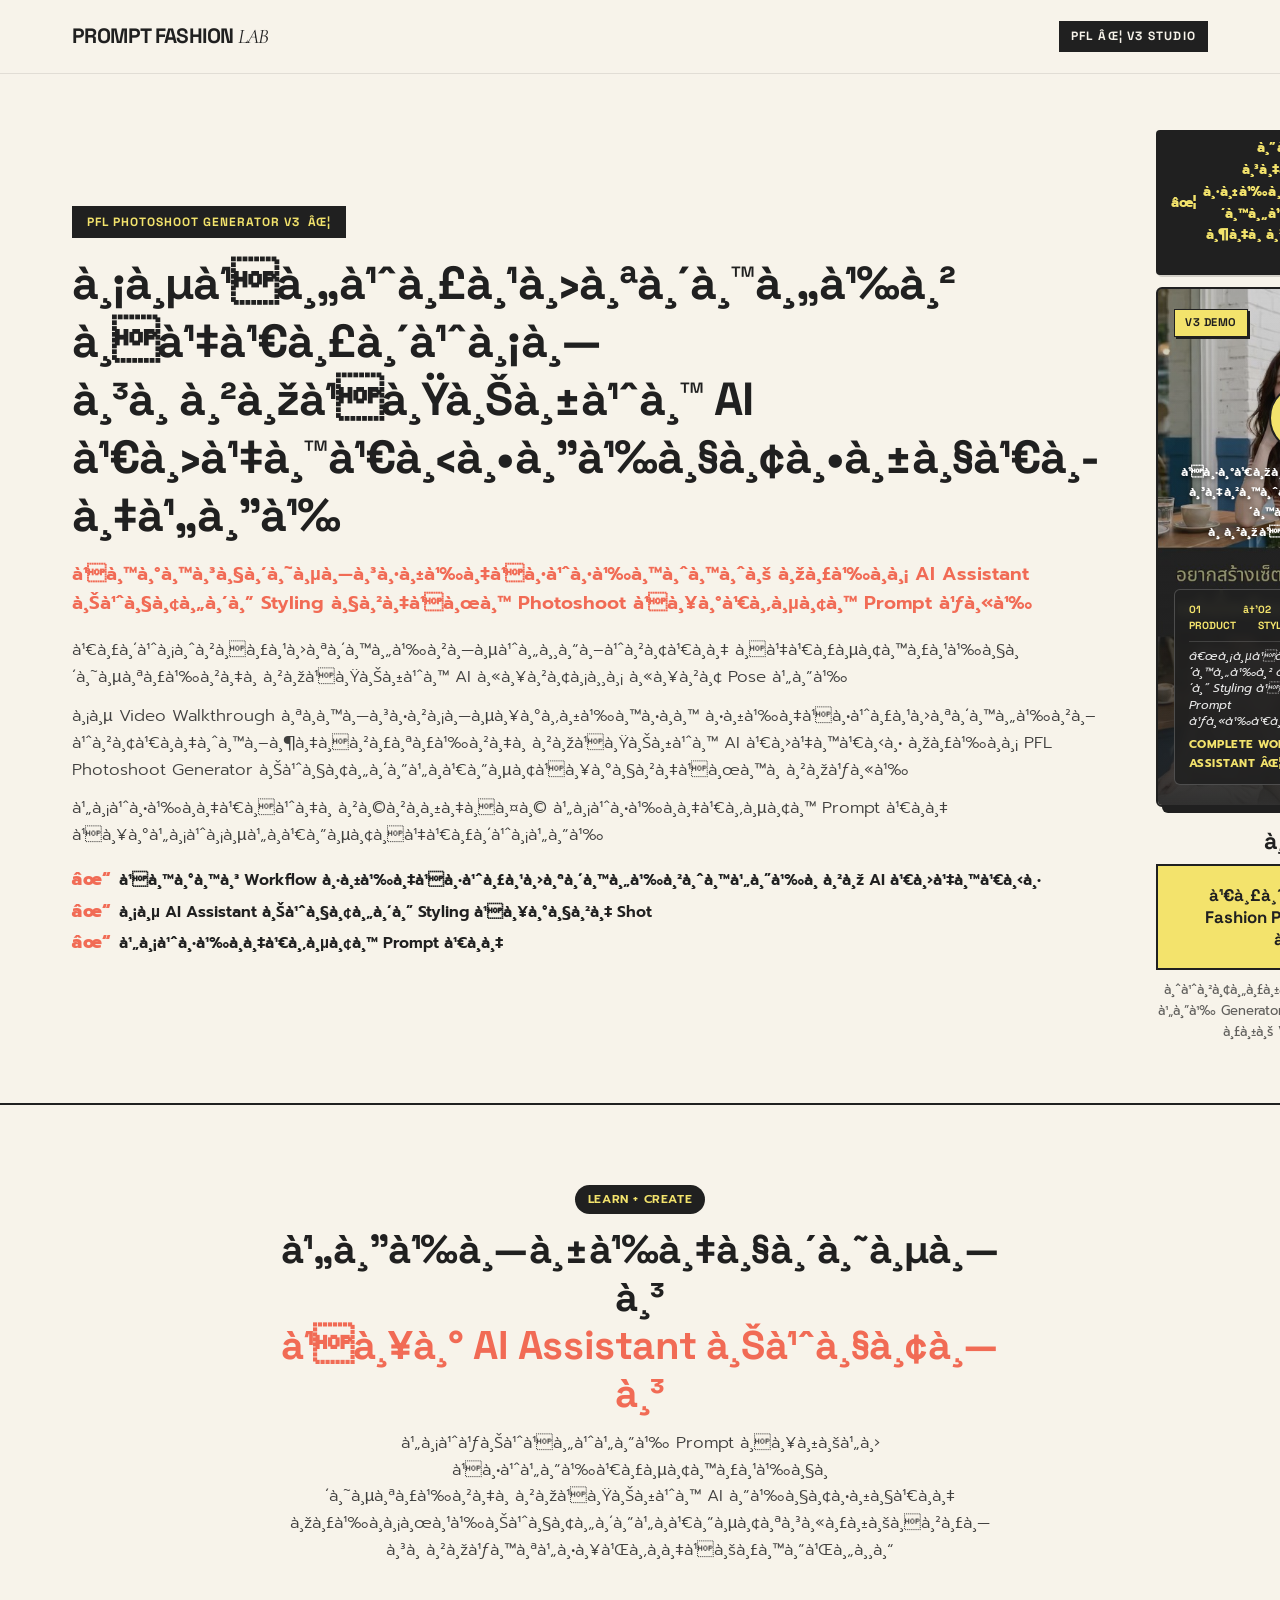
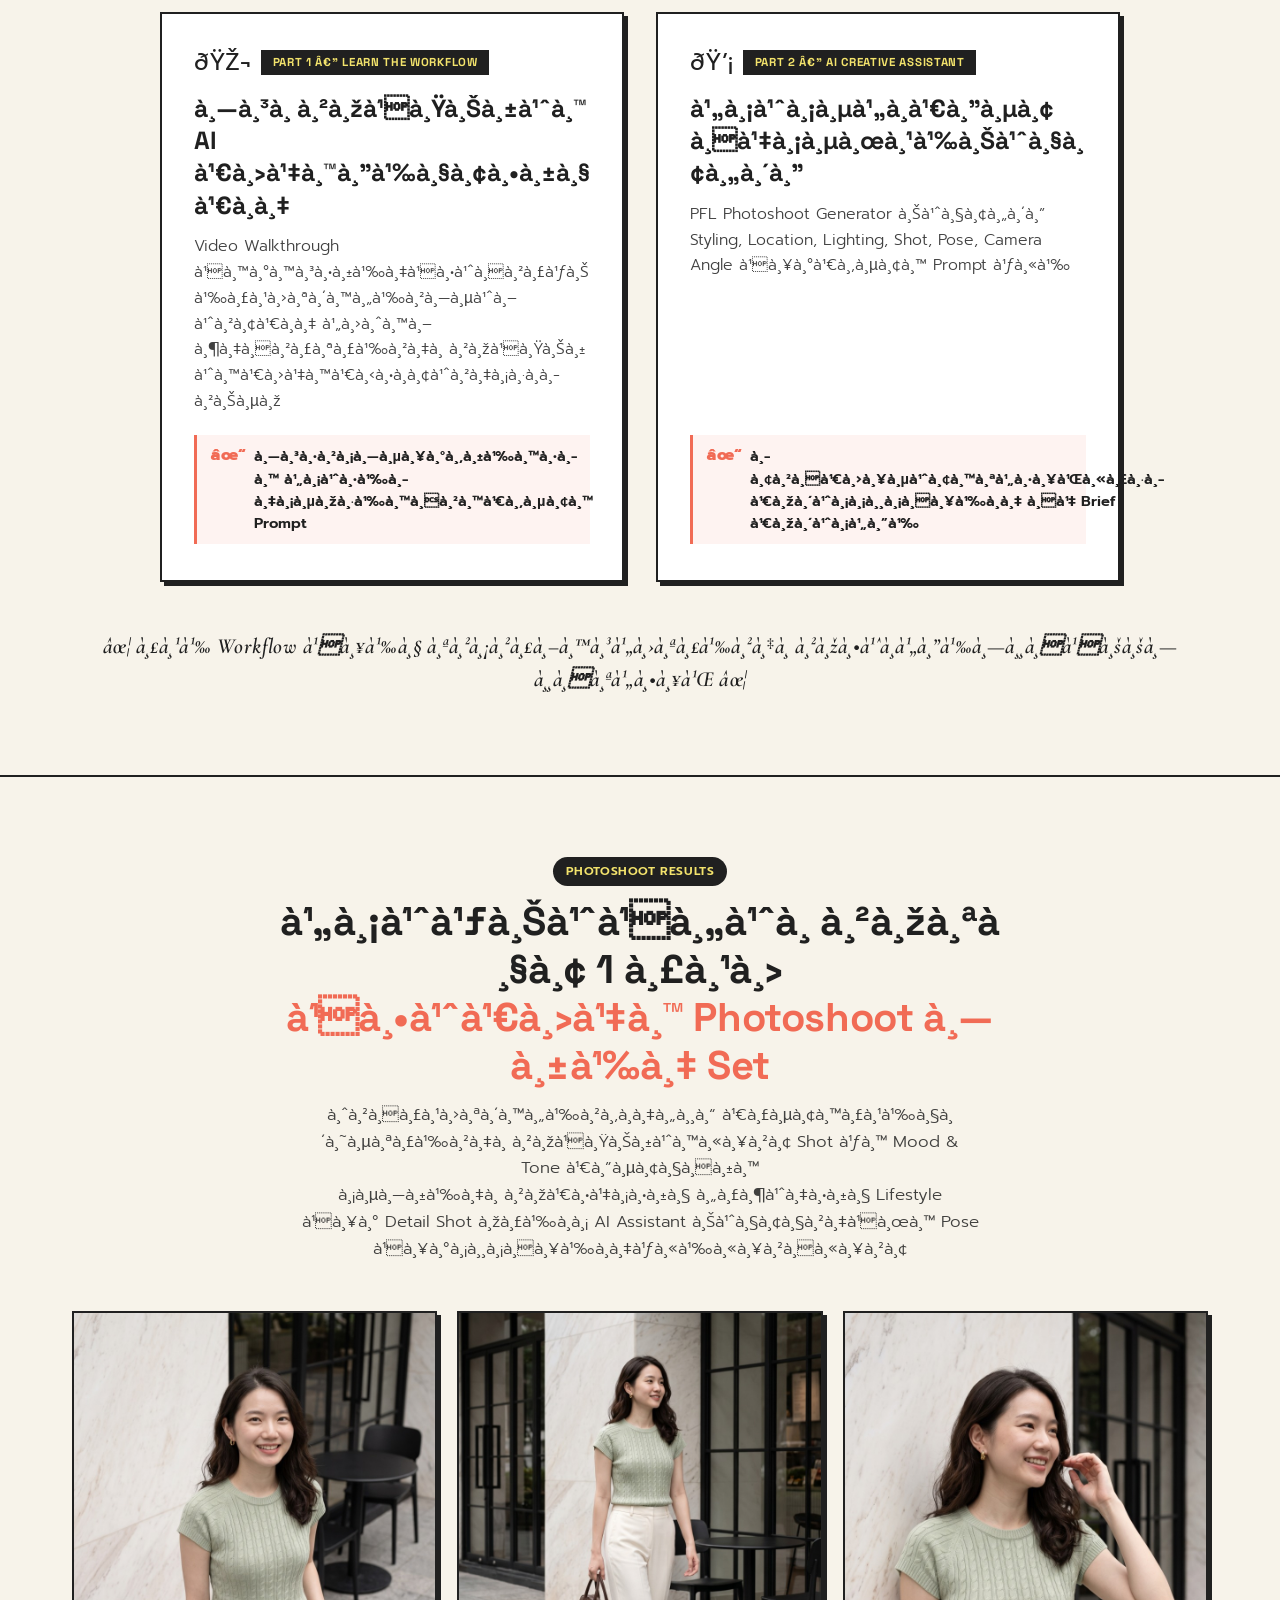
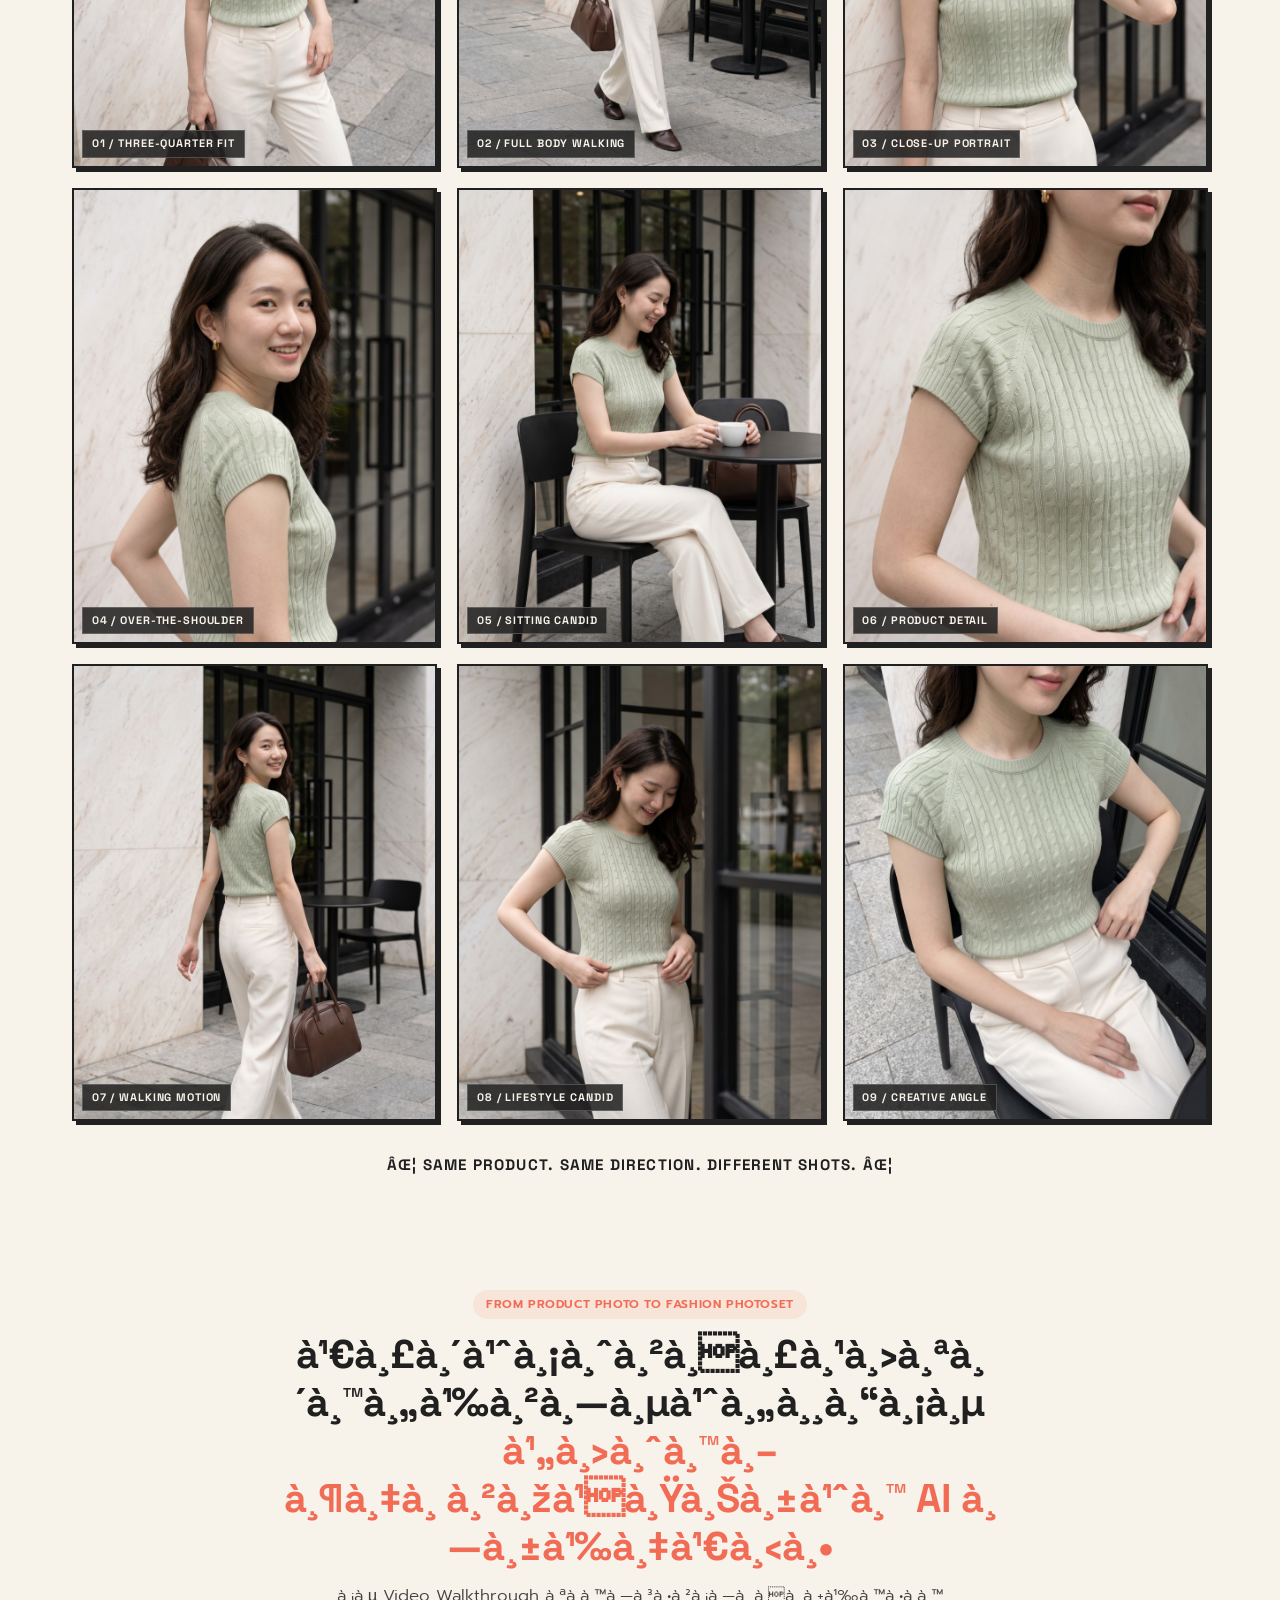
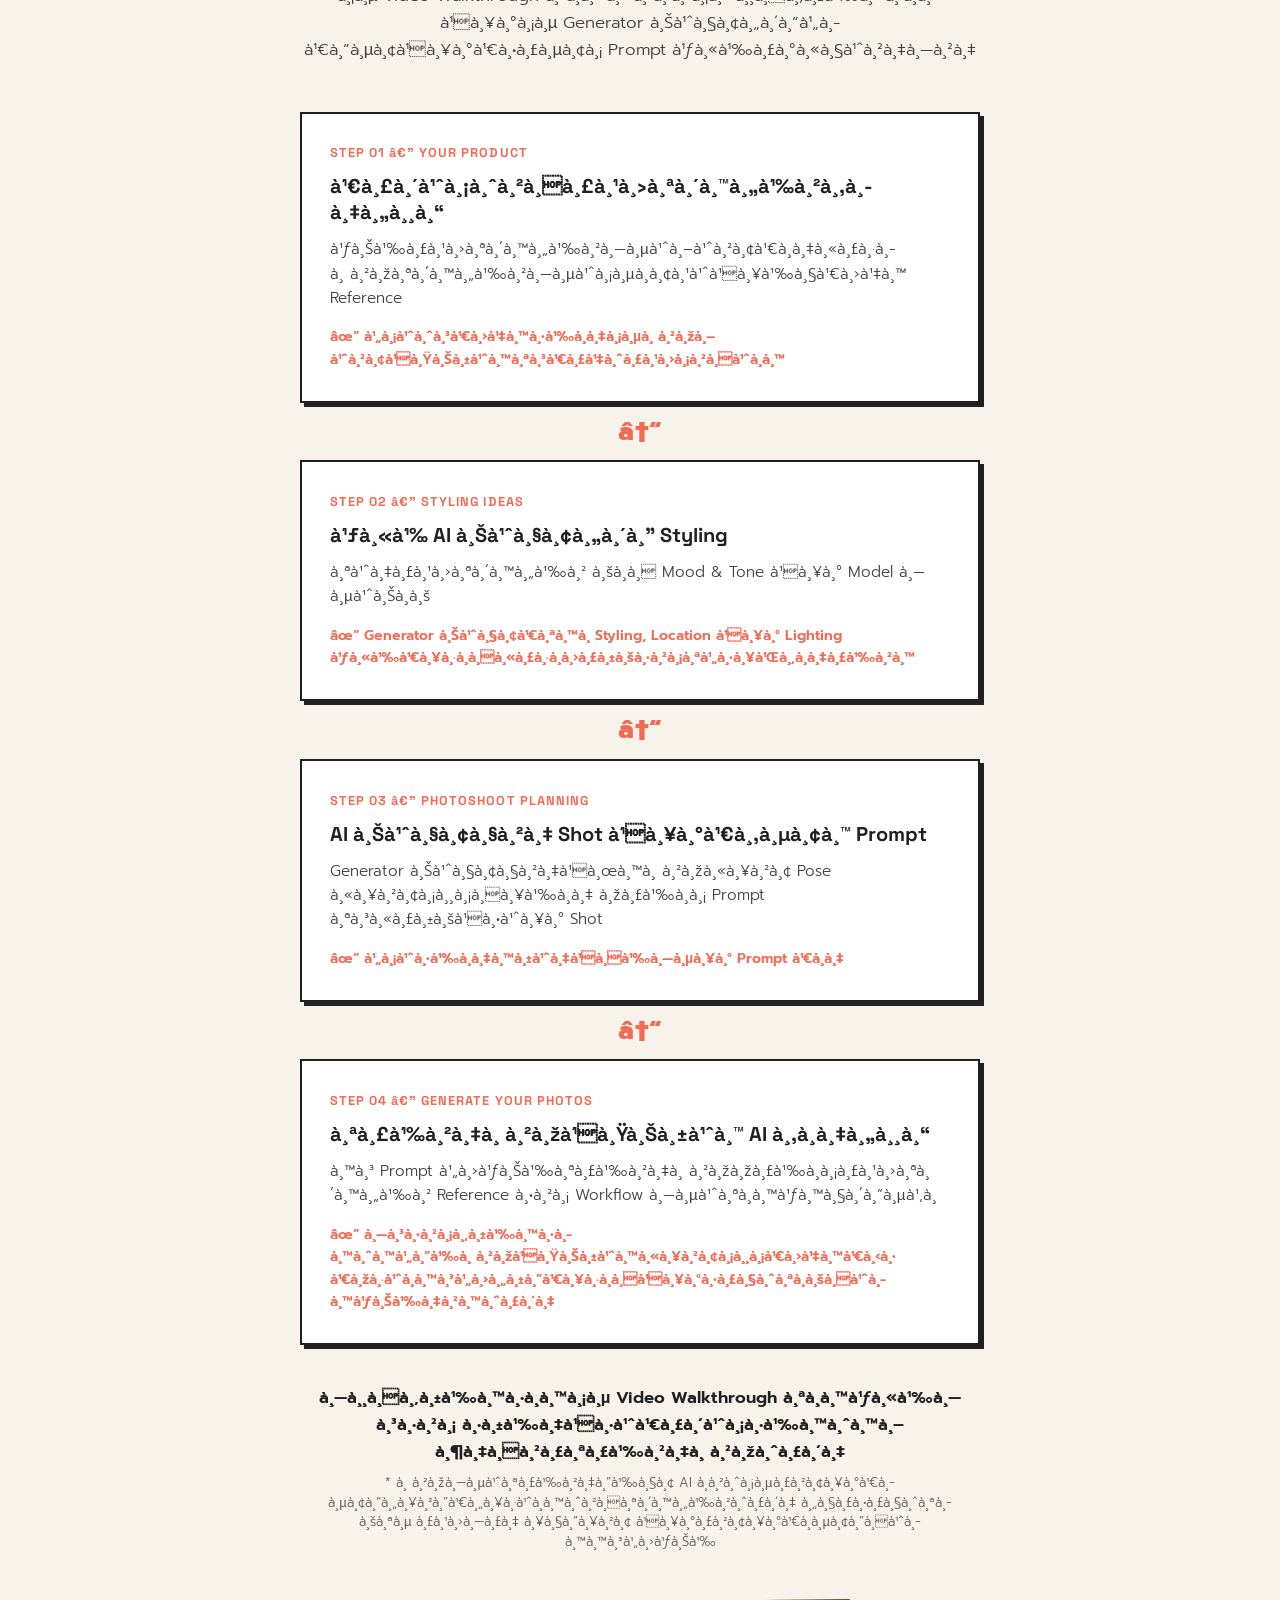
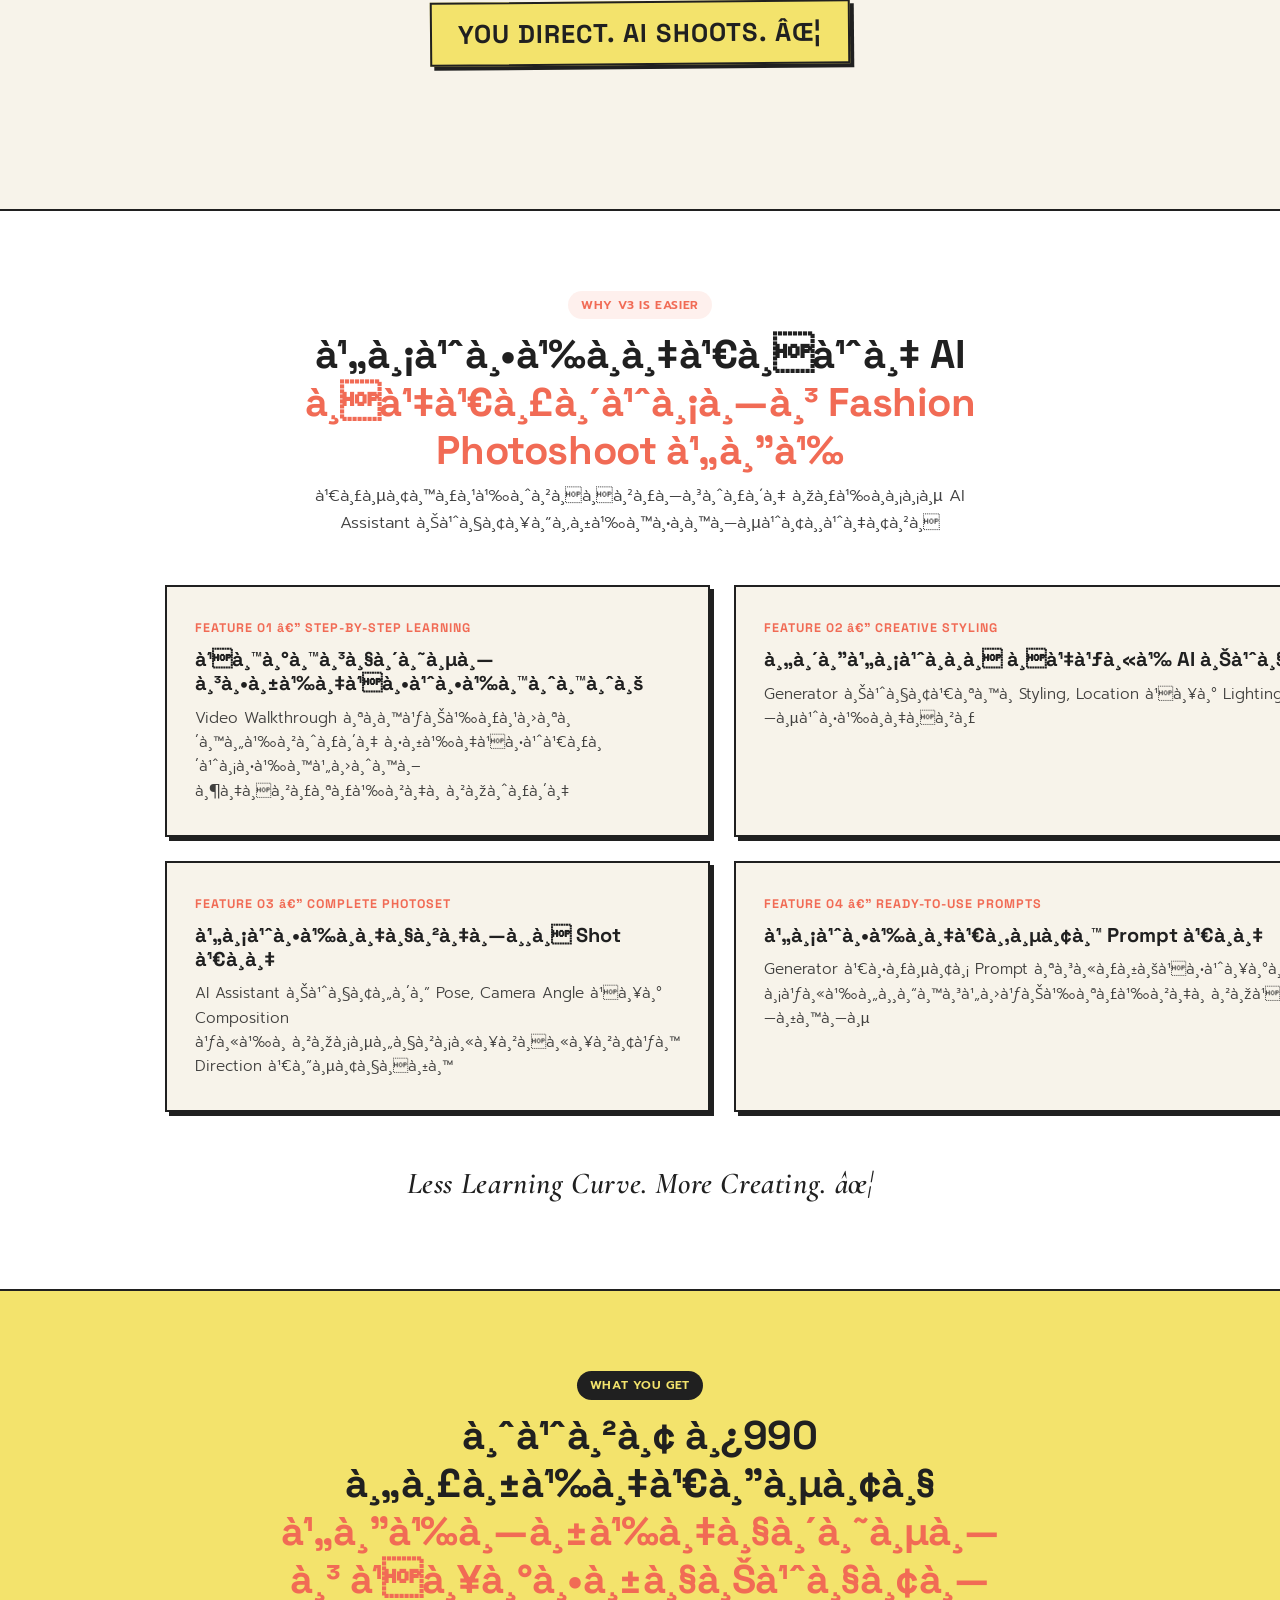
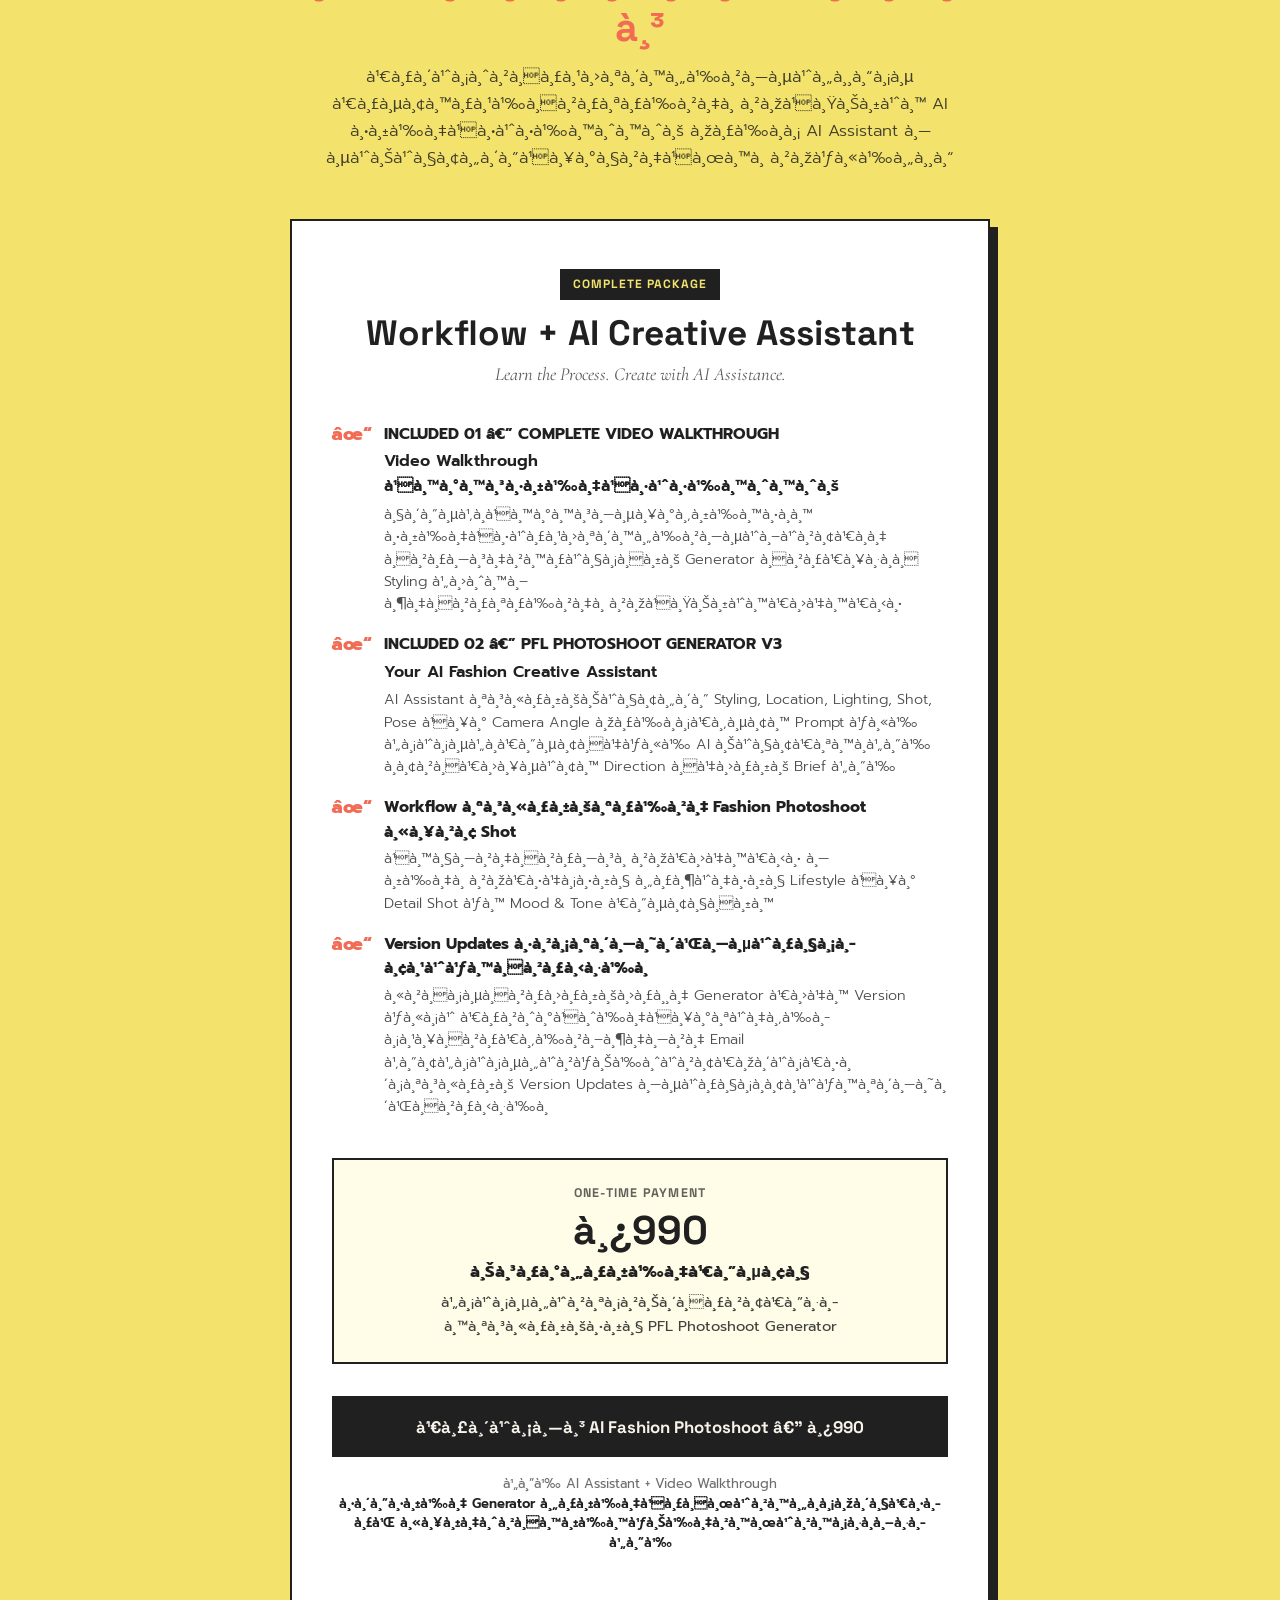
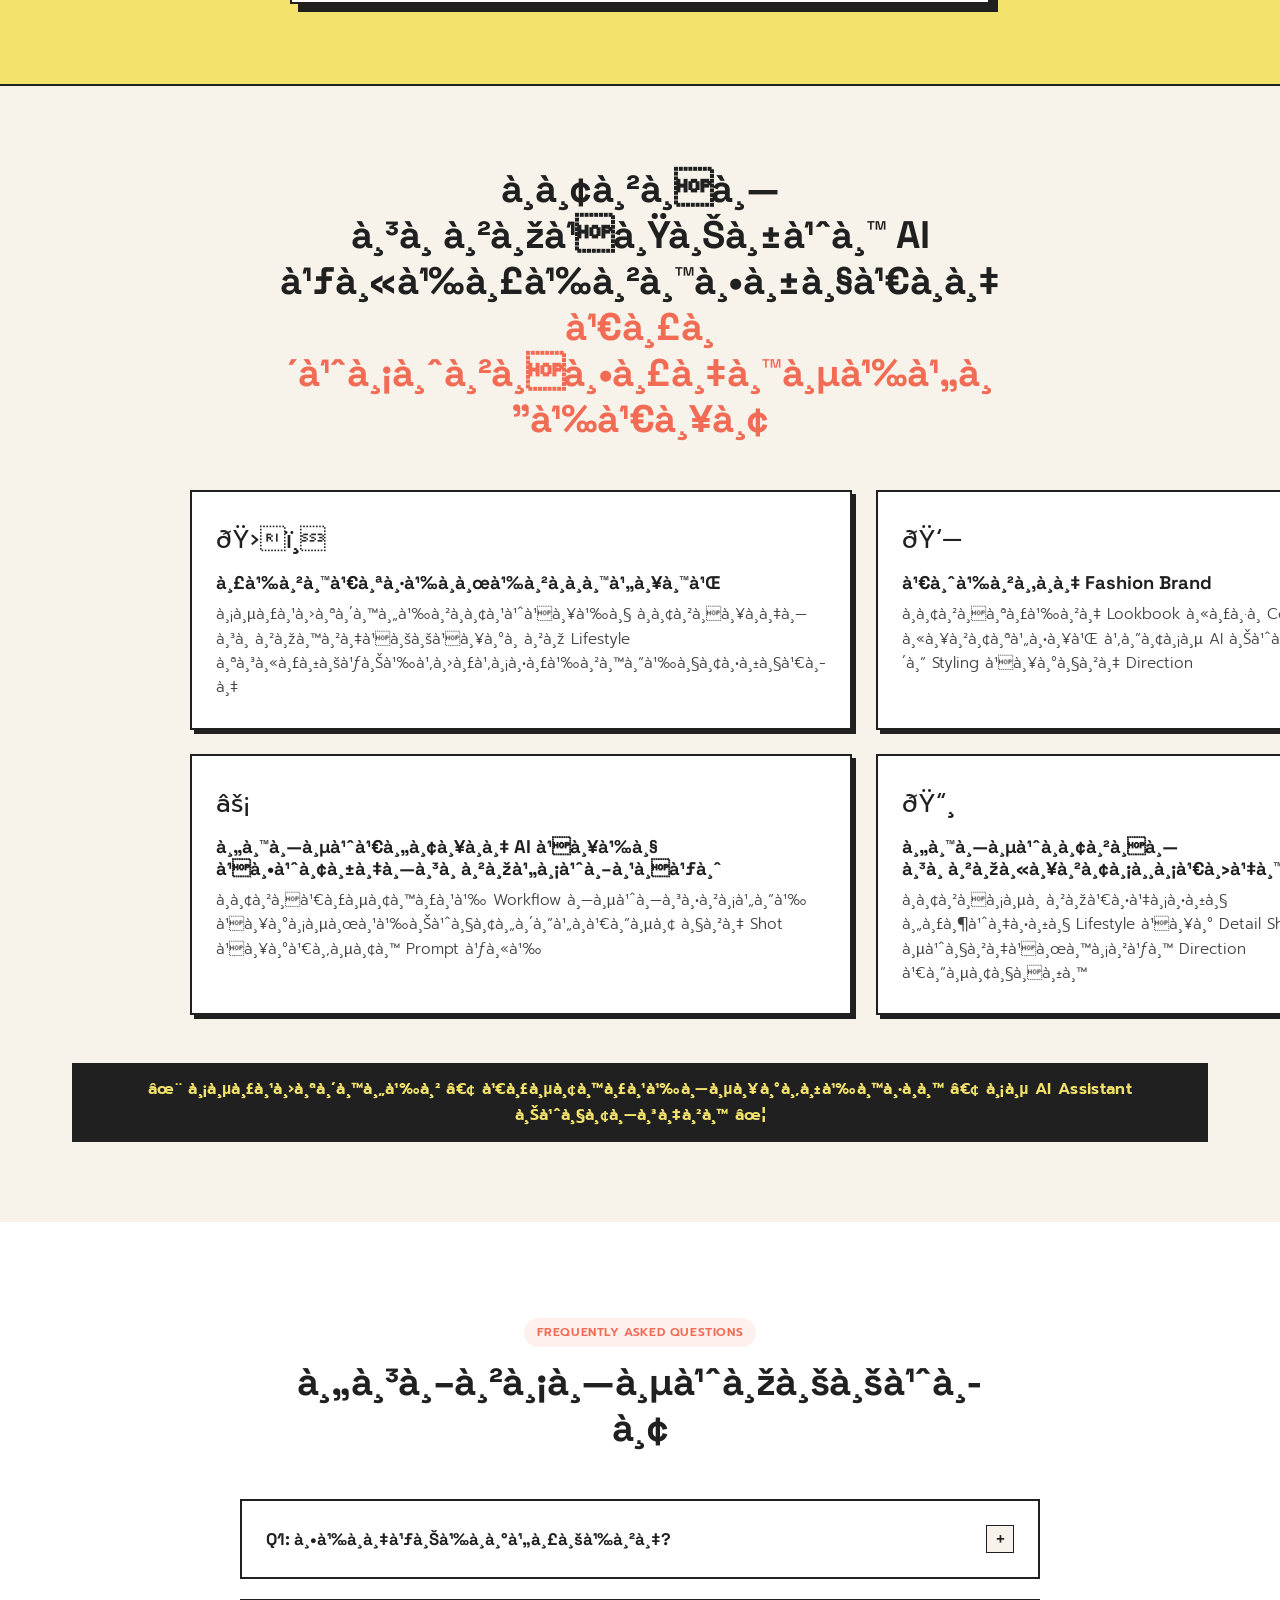
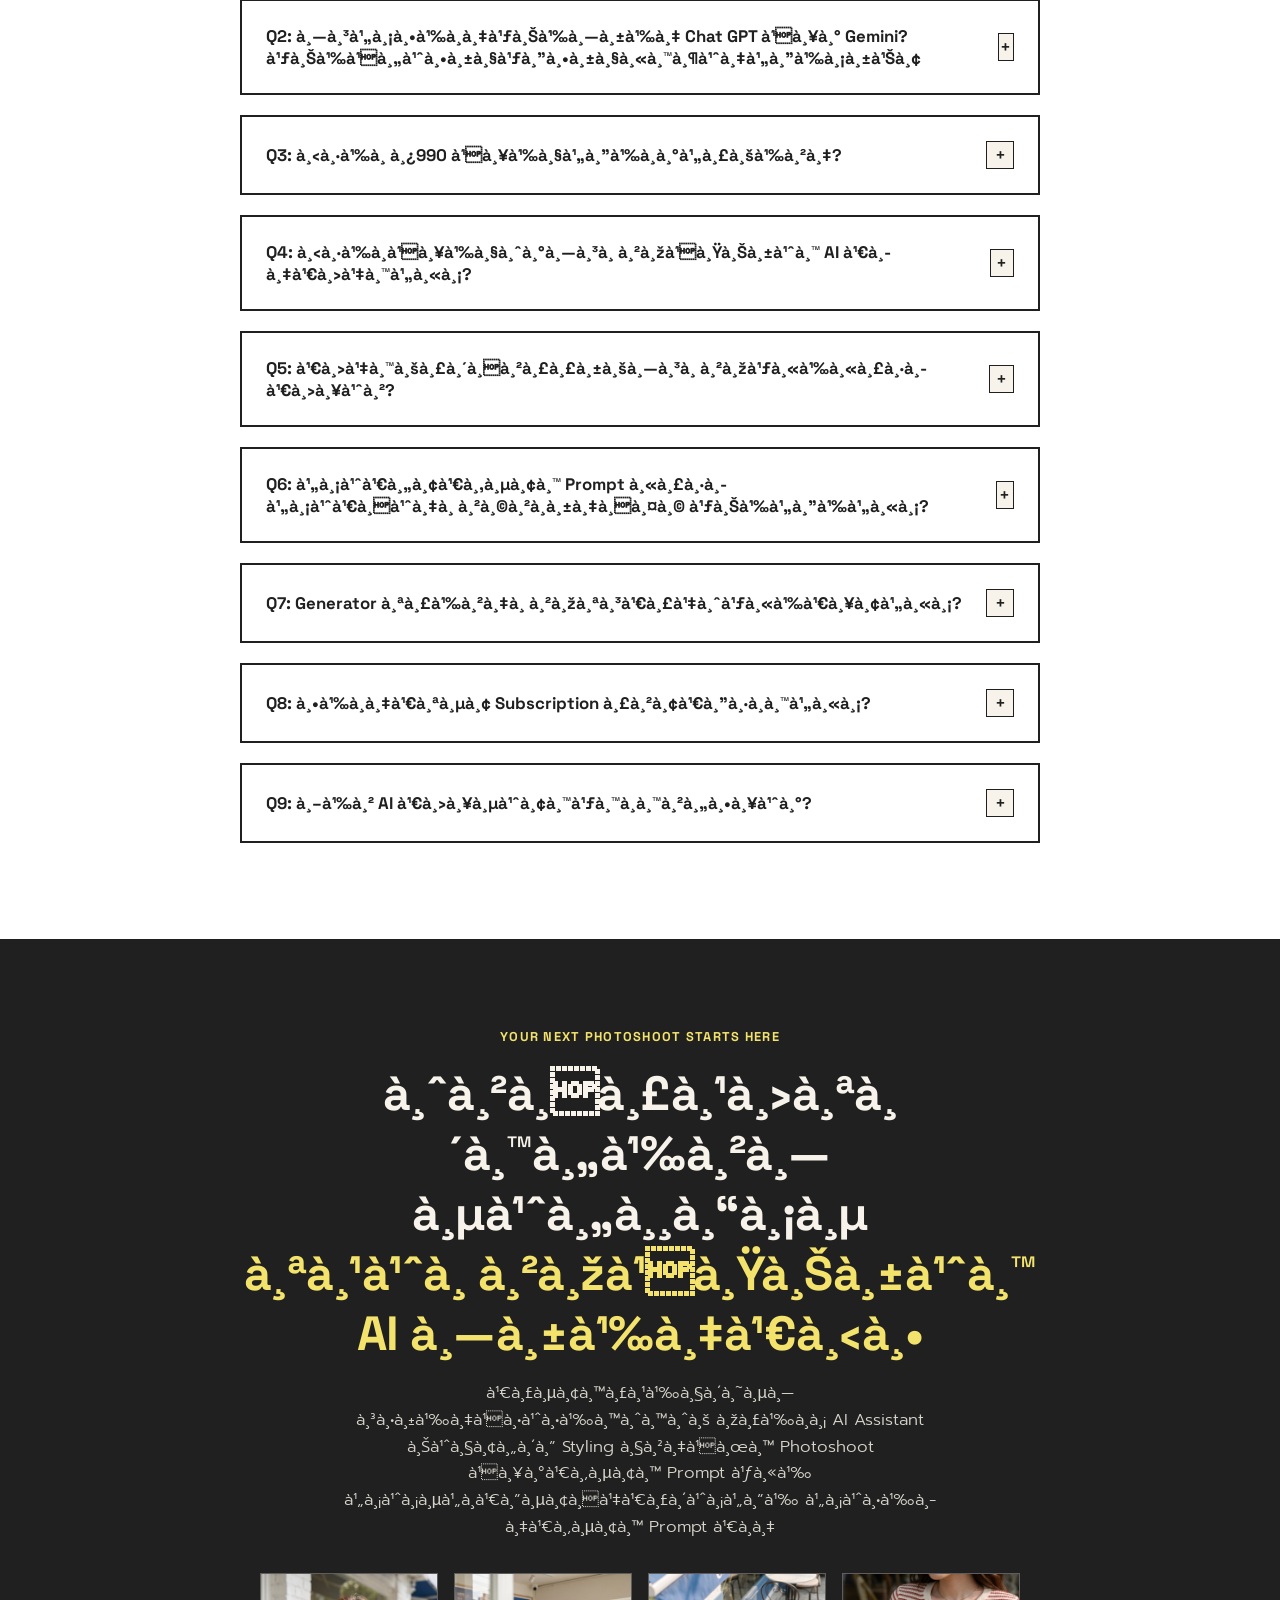
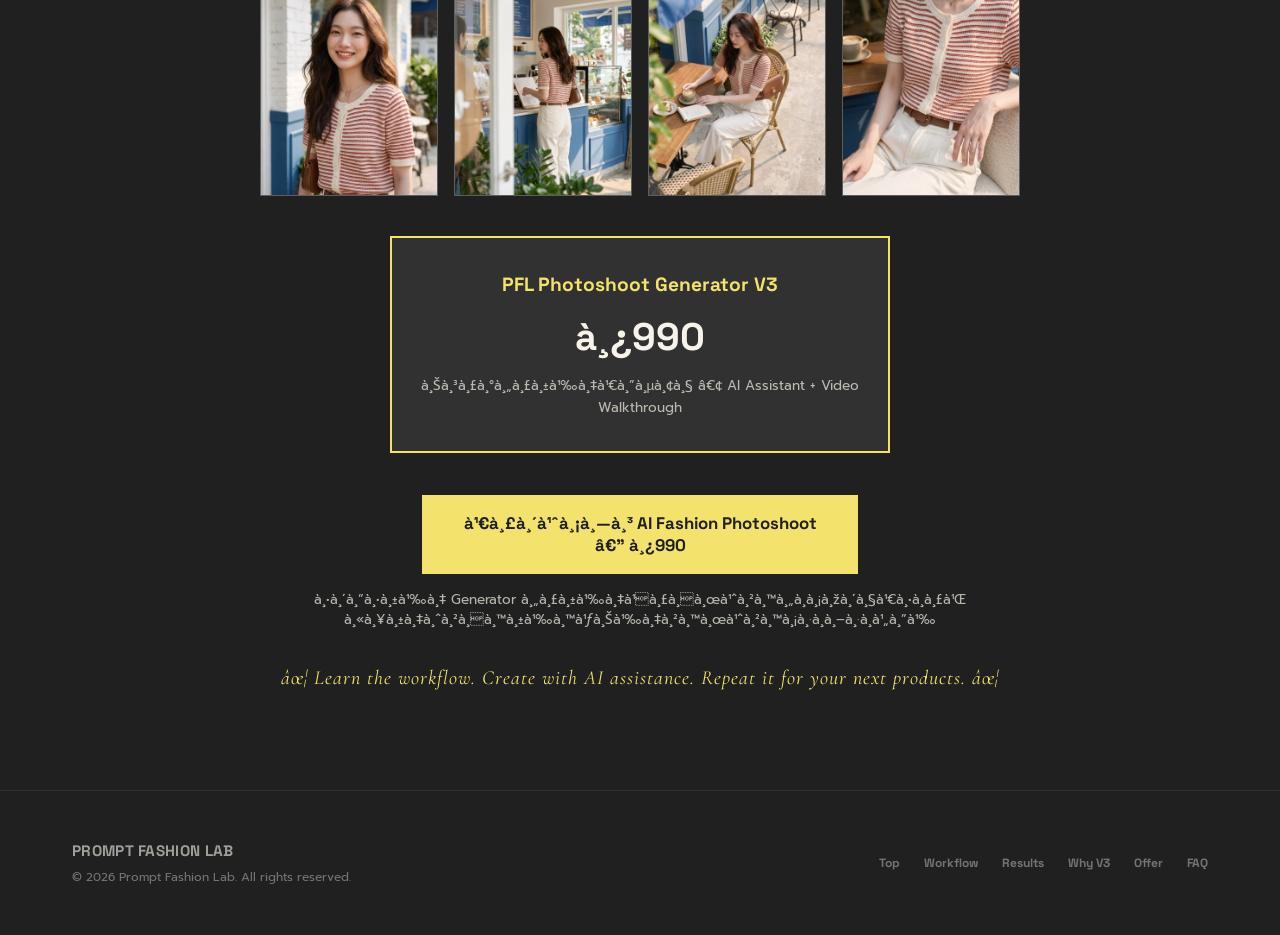
==== commit c709668b: "แก้ graphic" ====
--- a/index.html
+++ b/index.html
@@ -175,13 +175,13 @@
 
   <!-- ==========================================
        SECTION 1.5 — TWO-PART VALUE (LEARN + CREATE)
-       ฿990 ได้ทั้งวิธีทำ และ AI Assistant ช่วยทำ
+       ได้ทั้งวิธีทำ และ AI Assistant ช่วยทำ
        ========================================== -->
   <section id="learn-create" class="two-part-value-section">
     <div class="container">
       
       <div class="section-head-center reveal">
-        <span class="tagline-badge">LEARN + CREATE</span>
+        <span class="tagline-badge" style="background-color: var(--color-black); color: var(--color-yellow);">LEARN + CREATE</span>
         <h2 class="text-balance-thai" style="margin-top: 0.75rem; font-size: clamp(1.8rem, 4.5vw, 2.5rem);">
           ได้ทั้งวิธีทำ<br>
           <span style="color: var(--color-coral);">และ AI Assistant ช่วยทำ</span>
@@ -196,25 +196,33 @@
         
         <!-- CARD 1 — LEARN THE WORKFLOW -->
         <div class="value-card">
-          <div class="value-card-badge">PART 1 — LEARN THE WORKFLOW</div>
+          <div class="value-card-header">
+            <span class="value-card-icon" aria-hidden="true">🎬</span>
+            <div class="value-card-badge">PART 1 — LEARN THE WORKFLOW</div>
+          </div>
           <h3 class="text-balance-thai">ทำภาพแฟชั่น AI เป็นด้วยตัวเอง</h3>
           <p class="text-balance-thai">
             Video Walkthrough แนะนำตั้งแต่การใช้รูปสินค้าที่ถ่ายเอง ไปจนถึงการสร้างภาพแฟชั่นเป็นเซตอย่างมืออาชีพ
           </p>
           <div class="value-card-sub text-balance-thai">
-            ✓ ทำตามทีละขั้นตอน ไม่ต้องมีพื้นฐานเขียน Prompt
+            <span class="value-card-check">✓</span>
+            <span>ทำตามทีละขั้นตอน ไม่ต้องมีพื้นฐานเขียน Prompt</span>
           </div>
         </div>
 
         <!-- CARD 2 — CREATE WITH AI ASSISTANT -->
         <div class="value-card">
-          <div class="value-card-badge value-card-badge-coral">PART 2 — CREATE WITH AI ASSISTANT</div>
+          <div class="value-card-header">
+            <span class="value-card-icon" aria-hidden="true">💡</span>
+            <div class="value-card-badge">PART 2 — AI CREATIVE ASSISTANT</div>
+          </div>
           <h3 class="text-balance-thai">ไม่มีไอเดีย ก็มีผู้ช่วยคิด</h3>
           <p class="text-balance-thai">
             PFL Photoshoot Generator ช่วยคิด Styling, Location, Lighting, Shot, Pose, Camera Angle และเขียน Prompt ให้
           </p>
           <div class="value-card-sub text-balance-thai">
-            ✓ อยากเปลี่ยนสไตล์หรือเพิ่มมุมกล้อง ก็ Brief เพิ่มได้
+            <span class="value-card-check">✓</span>
+            <span>อยากเปลี่ยนสไตล์หรือเพิ่มมุมกล้อง ก็ Brief เพิ่มได้</span>
           </div>
         </div>
 
--- a/styles.css
+++ b/styles.css
@@ -3821,68 +3821,103 @@
    TWO-PART VALUE SECTION (LEARN + CREATE)
    ========================================================================== */
 .two-part-value-section {
-  padding: 4.5rem 0;
-  background-color: var(--color-white);
+  padding: 5rem 0 4.5rem;
+  background-color: var(--color-ivory);
   border-top: 2px solid var(--color-black);
-  border-bottom: 2px solid var(--color-black);
 }
 
 @media (max-width: 768px) {
   .two-part-value-section {
-    padding: 3rem 0;
+    padding: 3.5rem 0 3rem;
   }
 }
 
 .two-part-value-grid {
   display: grid;
-  grid-template-columns: repeat(2, 1fr);
+  grid-template-columns: repeat(2, minmax(0, 1fr));
   gap: 2rem;
   max-width: 960px;
   margin: 2.5rem auto 2.5rem;
+  width: 100%;
+  box-sizing: border-box;
 }
 
 @media (max-width: 768px) {
   .two-part-value-grid {
-    grid-template-columns: 1fr;
-    gap: 1.5rem;
-    margin: 2rem auto 2rem;
+    grid-template-columns: minmax(0, 1fr);
+    gap: 1.25rem;
+    margin: 1.75rem auto 1.75rem;
   }
 }
 
 .value-card {
-  background-color: var(--color-ivory);
+  background-color: var(--color-white);
   border: 2px solid var(--color-black);
-  box-shadow: 5px 5px 0 var(--color-black);
+  box-shadow: 4px 4px 0 var(--color-black);
   padding: 2.25rem 2rem;
   display: flex;
   flex-direction: column;
   position: relative;
-  transition: transform 0.2s ease;
+  transition: transform 0.2s ease, box-shadow 0.2s ease;
+  box-sizing: border-box;
+  width: 100%;
+  min-width: 0;
 }
 
 @media (max-width: 768px) {
   .value-card {
-    padding: 1.75rem 1.25rem;
-    box-shadow: 4px 4px 0 var(--color-black);
+    padding: 1.5rem 1.15rem;
+    box-shadow: 3px 3px 0 var(--color-black);
   }
 }
 
 .value-card:hover {
   transform: translateY(-2px);
+  box-shadow: 6px 6px 0 var(--color-black);
+}
+
+.value-card-header {
+  display: flex;
+  align-items: center;
+  gap: 0.65rem;
+  margin-bottom: 1.15rem;
+  flex-wrap: wrap;
+}
+
+.value-card-icon {
+  font-size: 1.5rem;
+  line-height: 1;
+  flex-shrink: 0;
 }
 
 .value-card-badge {
   display: inline-block;
-  align-self: flex-start;
   background-color: var(--color-black);
   color: var(--color-yellow);
   font-family: var(--font-grotesk);
   font-size: 0.72rem;
   font-weight: 800;
-  letter-spacing: 0.08em;
-  padding: 0.3rem 0.75rem;
+  letter-spacing: 0.06em;
+  padding: 0.3rem 0.7rem;
   text-transform: uppercase;
-  margin-bottom: 1rem;
+  line-height: 1.3;
+}
+
+@media (max-width: 480px) {
+  .value-card-header {
+    gap: 0.5rem;
+    margin-bottom: 0.85rem;
+  }
+
+  .value-card-icon {
+    font-size: 1.3rem;
+  }
+
+  .value-card-badge {
+    font-size: 0.65rem;
+    padding: 0.25rem 0.5rem;
+    letter-spacing: 0.04em;
+  }
 }
 
 .value-card-badge-coral {
@@ -3891,10 +3926,10 @@
 }
 
 .value-card h3 {
-  font-size: clamp(1.3rem, 3vw, 1.55rem);
-  font-weight: 800;
-  color: var(--color-black);
-  margin-bottom: 0.85rem;
+  font-size: clamp(1.25rem, 2.5vw, 1.55rem);
+  font-weight: 800;
+  color: var(--color-black);
+  margin-bottom: 0.75rem;
   line-height: 1.3;
 }
 
@@ -3906,31 +3941,58 @@
   flex-grow: 1;
 }
 
+@media (max-width: 768px) {
+  .value-card p {
+    font-size: 0.93rem;
+    line-height: 1.6;
+    margin-bottom: 1rem;
+  }
+}
+
 .value-card-sub {
-  font-size: 0.9rem;
+  font-size: 0.92rem;
   font-weight: 600;
+  color: var(--color-black);
+  background-color: rgba(241, 107, 85, 0.08);
+  border-left: 3px solid var(--color-coral);
+  padding: 0.65rem 0.85rem;
+  line-height: 1.5;
+  display: flex;
+  align-items: flex-start;
+  gap: 0.5rem;
+  box-sizing: border-box;
+}
+
+@media (max-width: 768px) {
+  .value-card-sub {
+    font-size: 0.86rem;
+    padding: 0.55rem 0.75rem;
+  }
+}
+
+.value-card-check {
   color: var(--color-coral);
-  padding-top: 0.75rem;
-  border-top: 1px dashed rgba(32, 32, 32, 0.2);
-  line-height: 1.5;
+  font-weight: 800;
+  font-size: 1rem;
+  line-height: 1.3;
+  flex-shrink: 0;
 }
 
 .two-part-closing-wrap {
   text-align: center;
+  margin-top: 1rem;
 }
 
 .two-part-closing {
   display: inline-block;
   font-family: var(--font-serif);
   font-style: italic;
-  font-size: clamp(1.15rem, 3vw, 1.35rem);
+  font-size: clamp(1.1rem, 3.2vw, 1.35rem);
   font-weight: 600;
   color: var(--color-black);
   letter-spacing: 0.02em;
-  background-color: #FFFDE6;
-  border: 1.5px solid var(--color-black);
-  padding: 0.65rem 1.6rem;
-  box-shadow: 3px 3px 0 var(--color-black);
+  padding: 0.5rem 1rem;
+  line-height: 1.5;
 }
 
 /* ==========================================================================
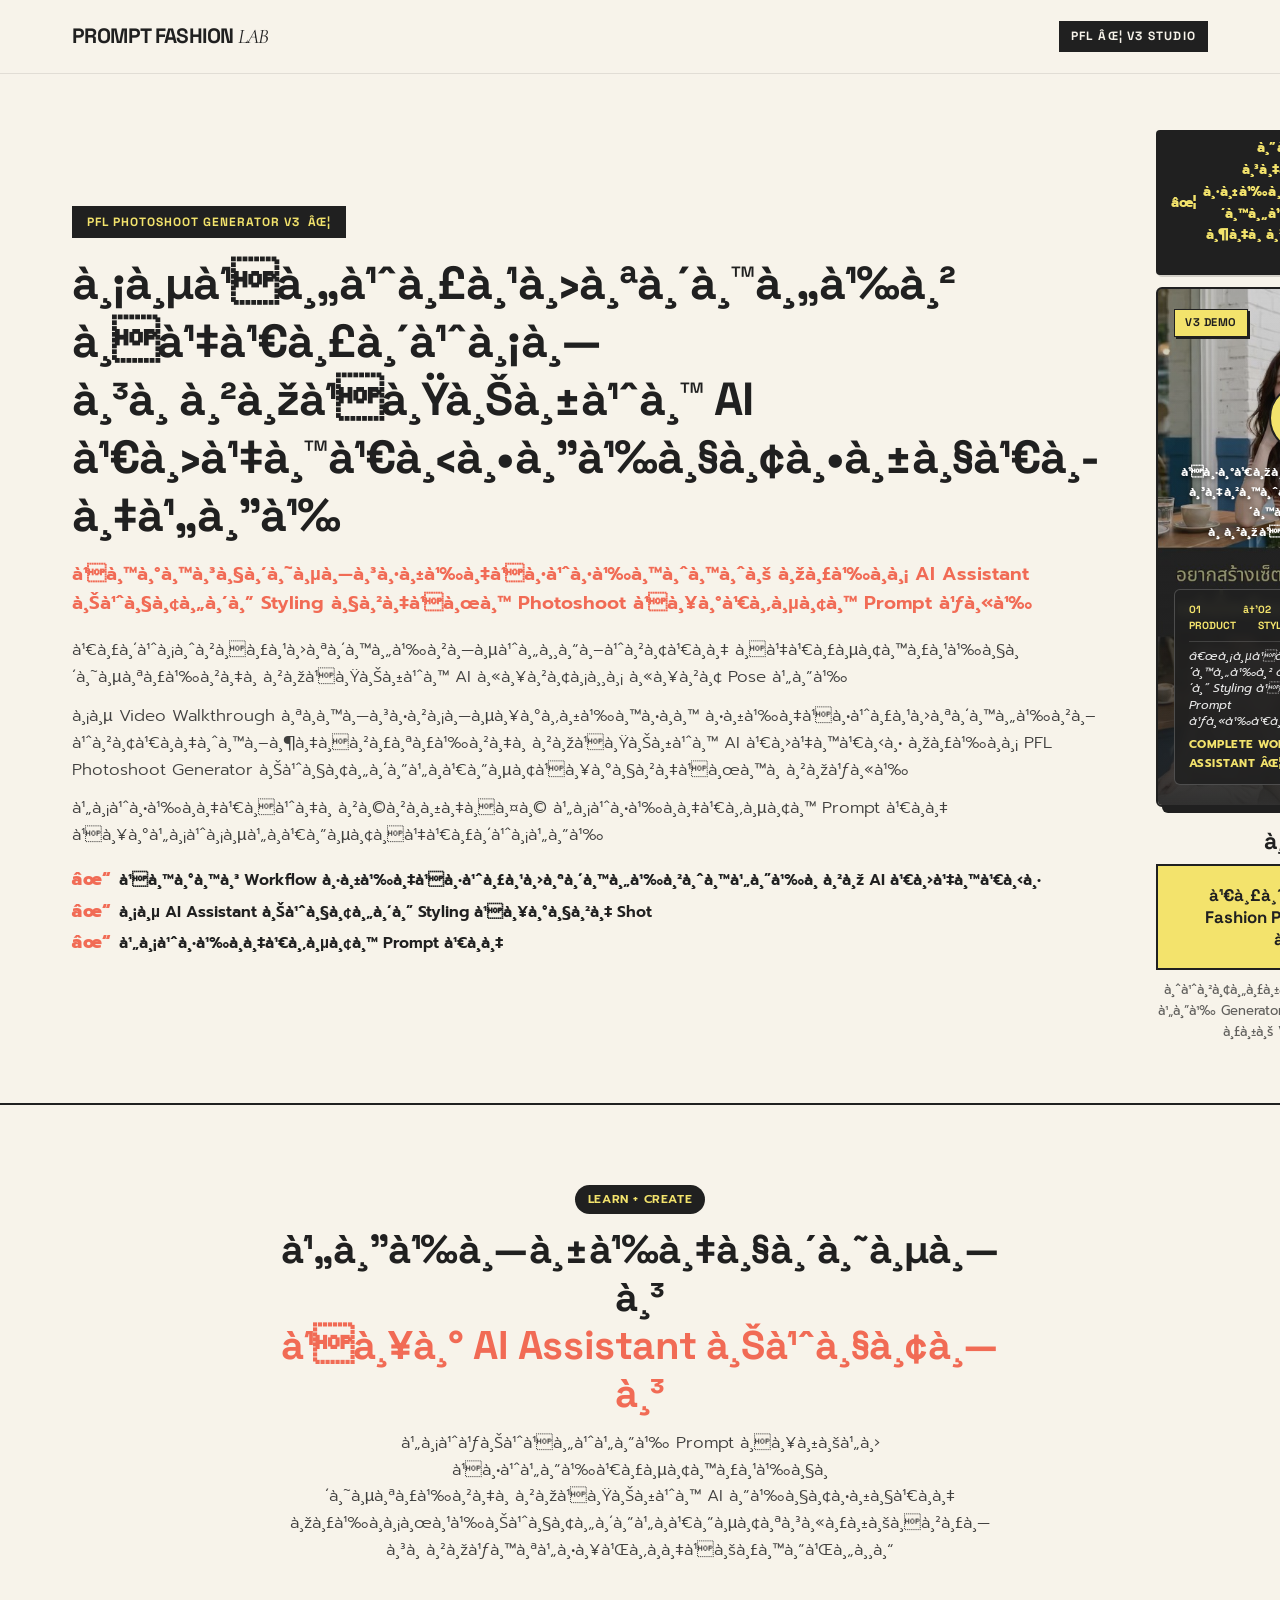
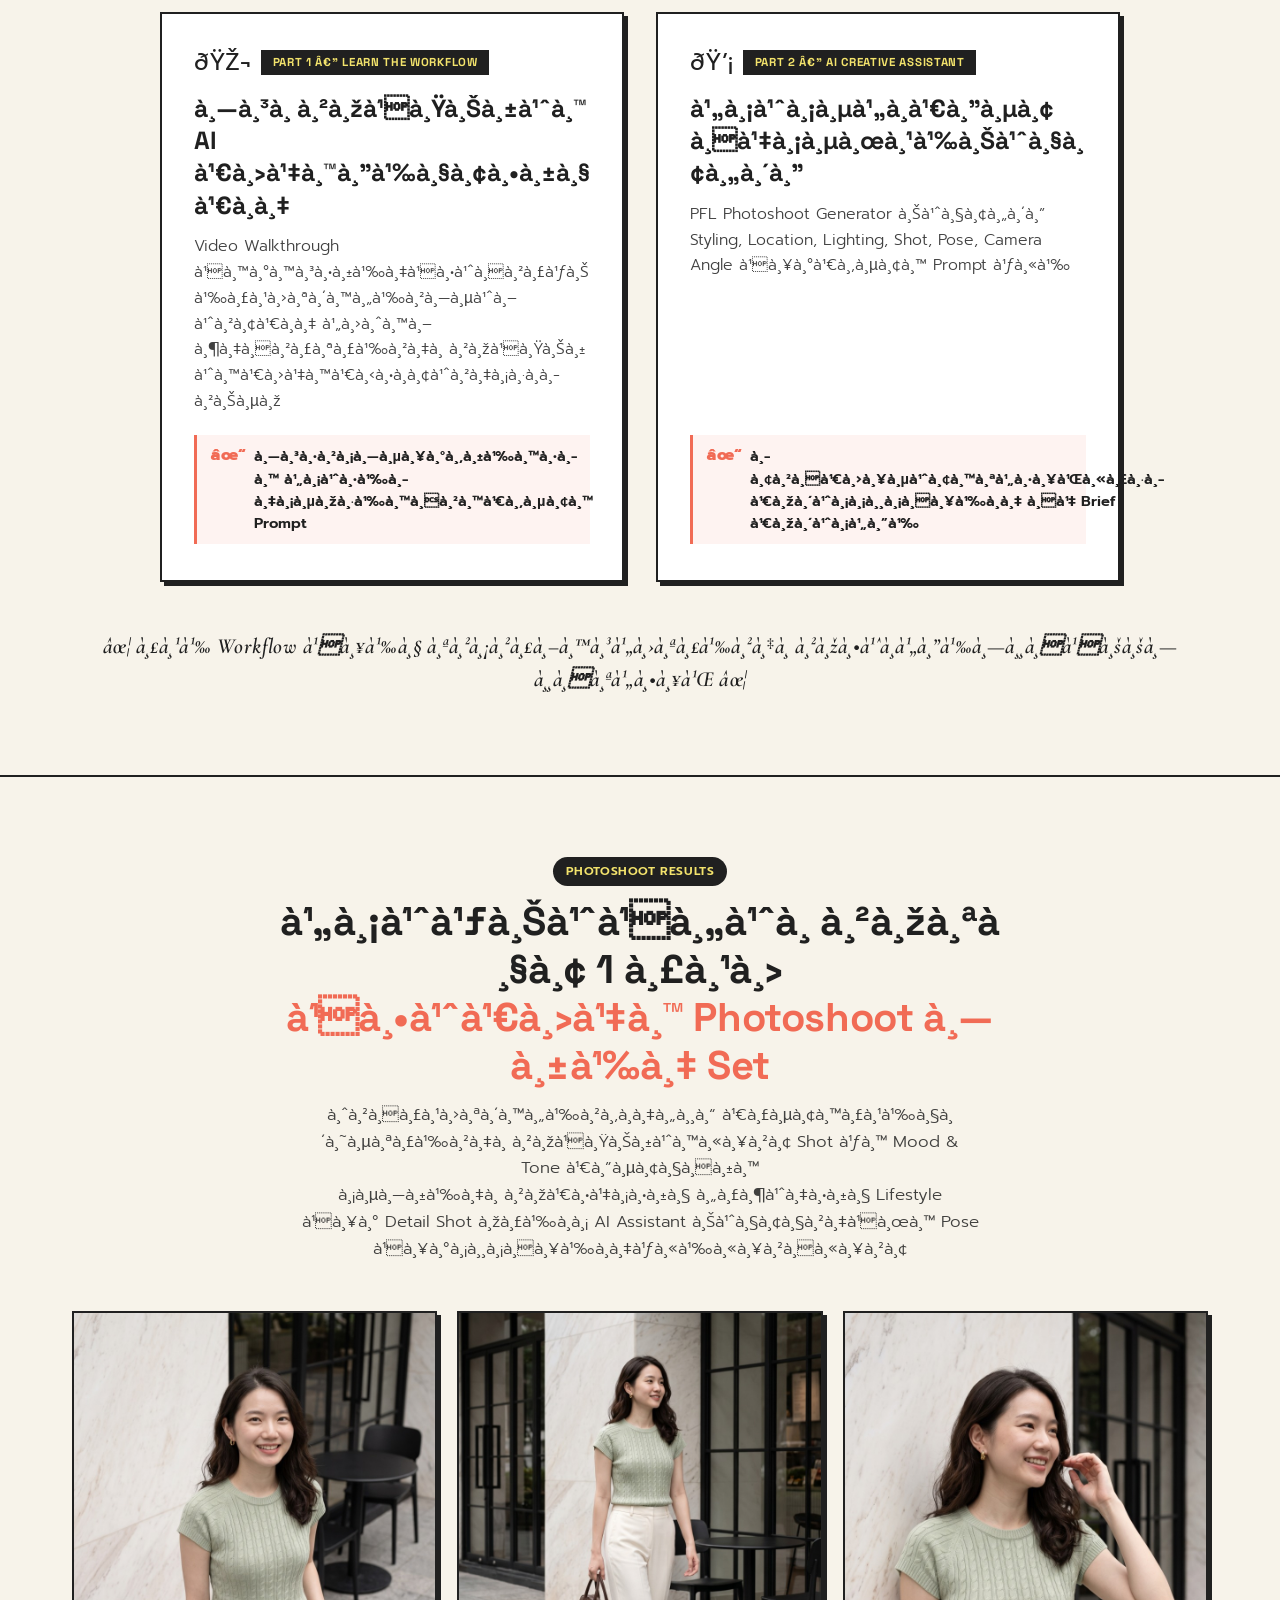
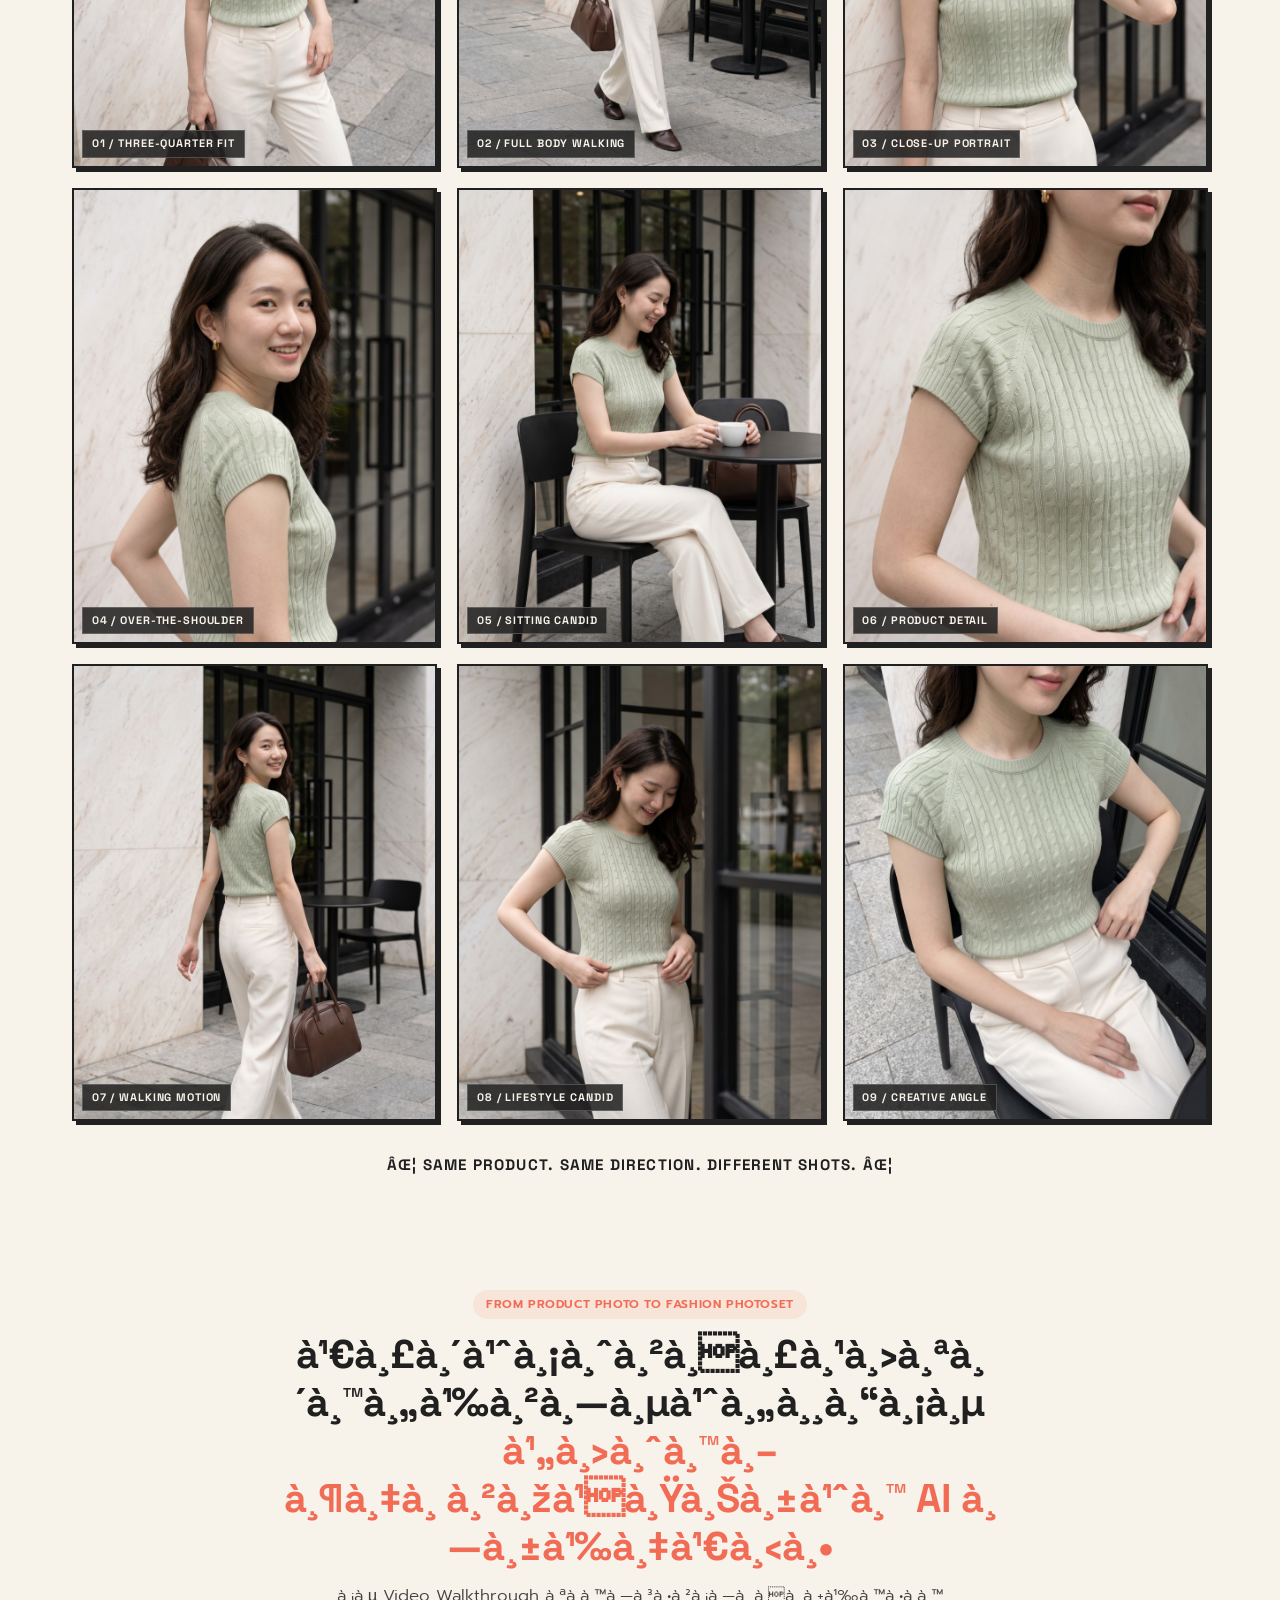
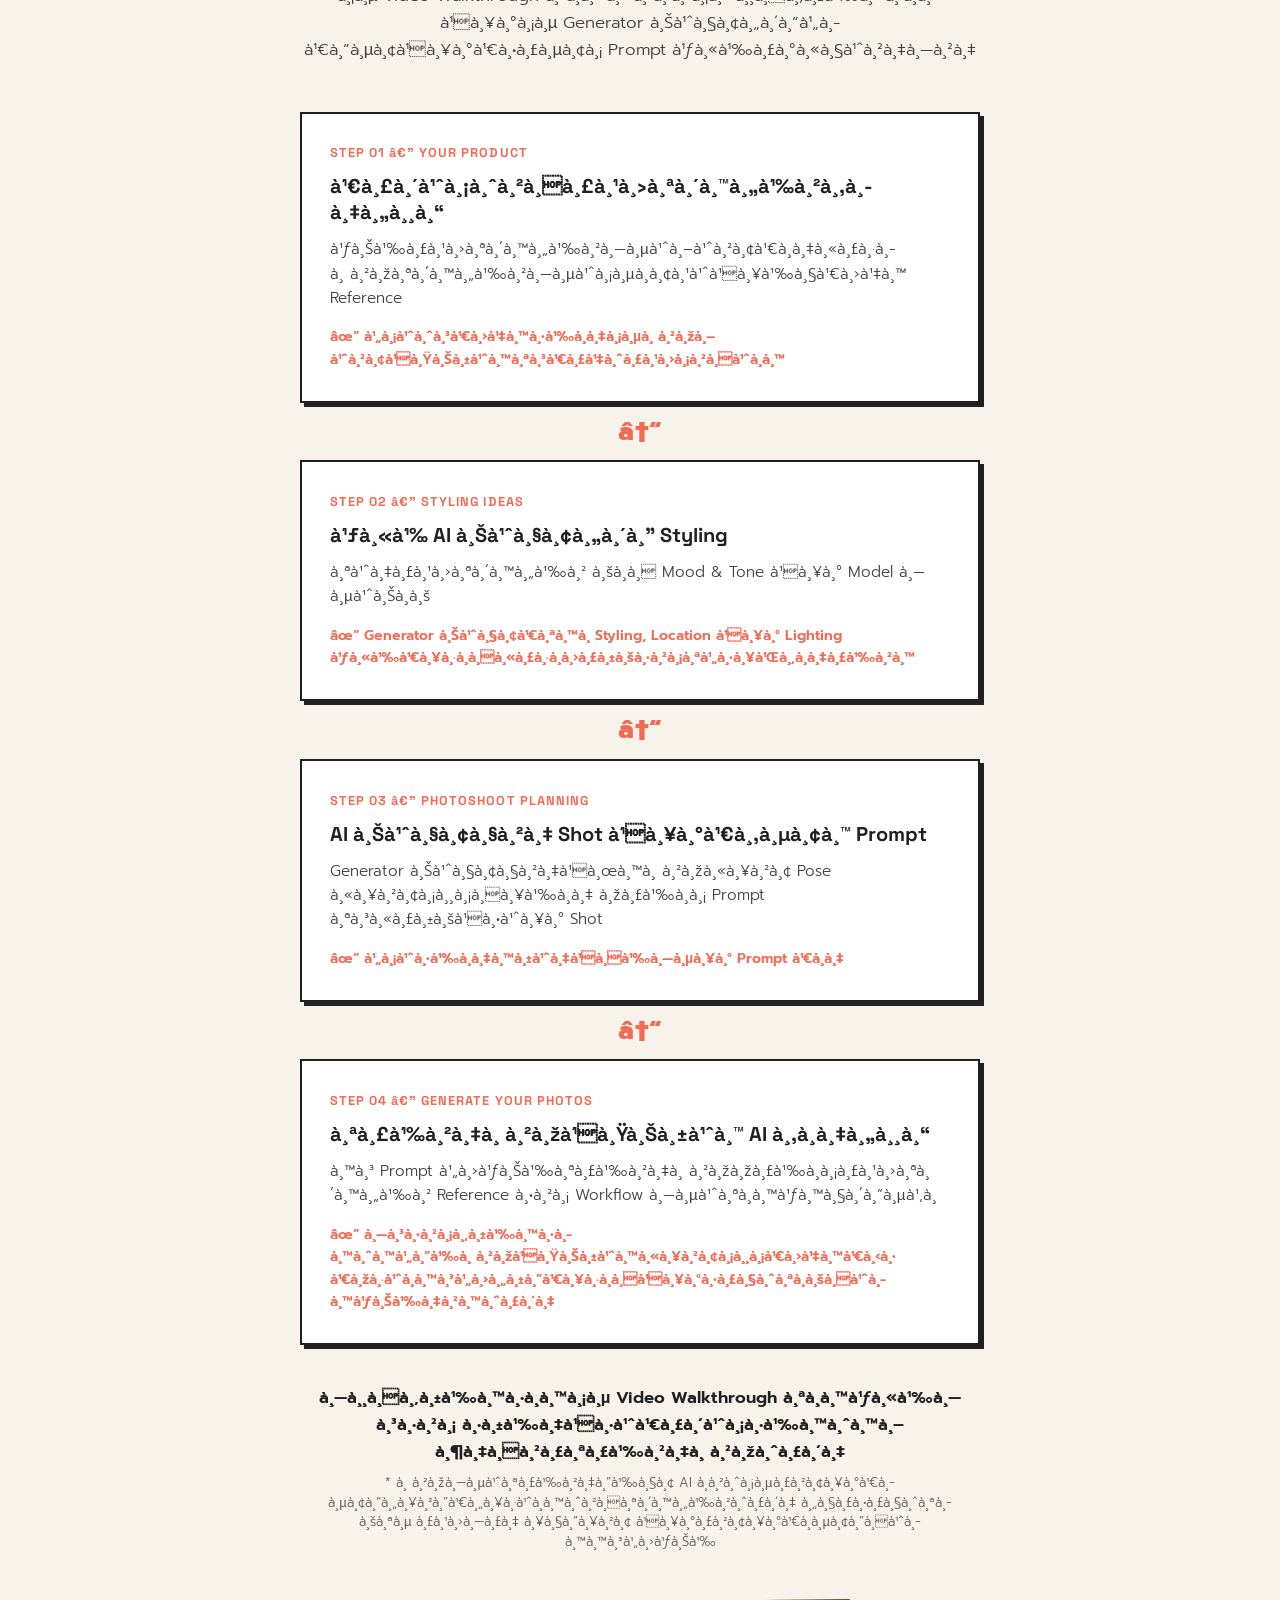
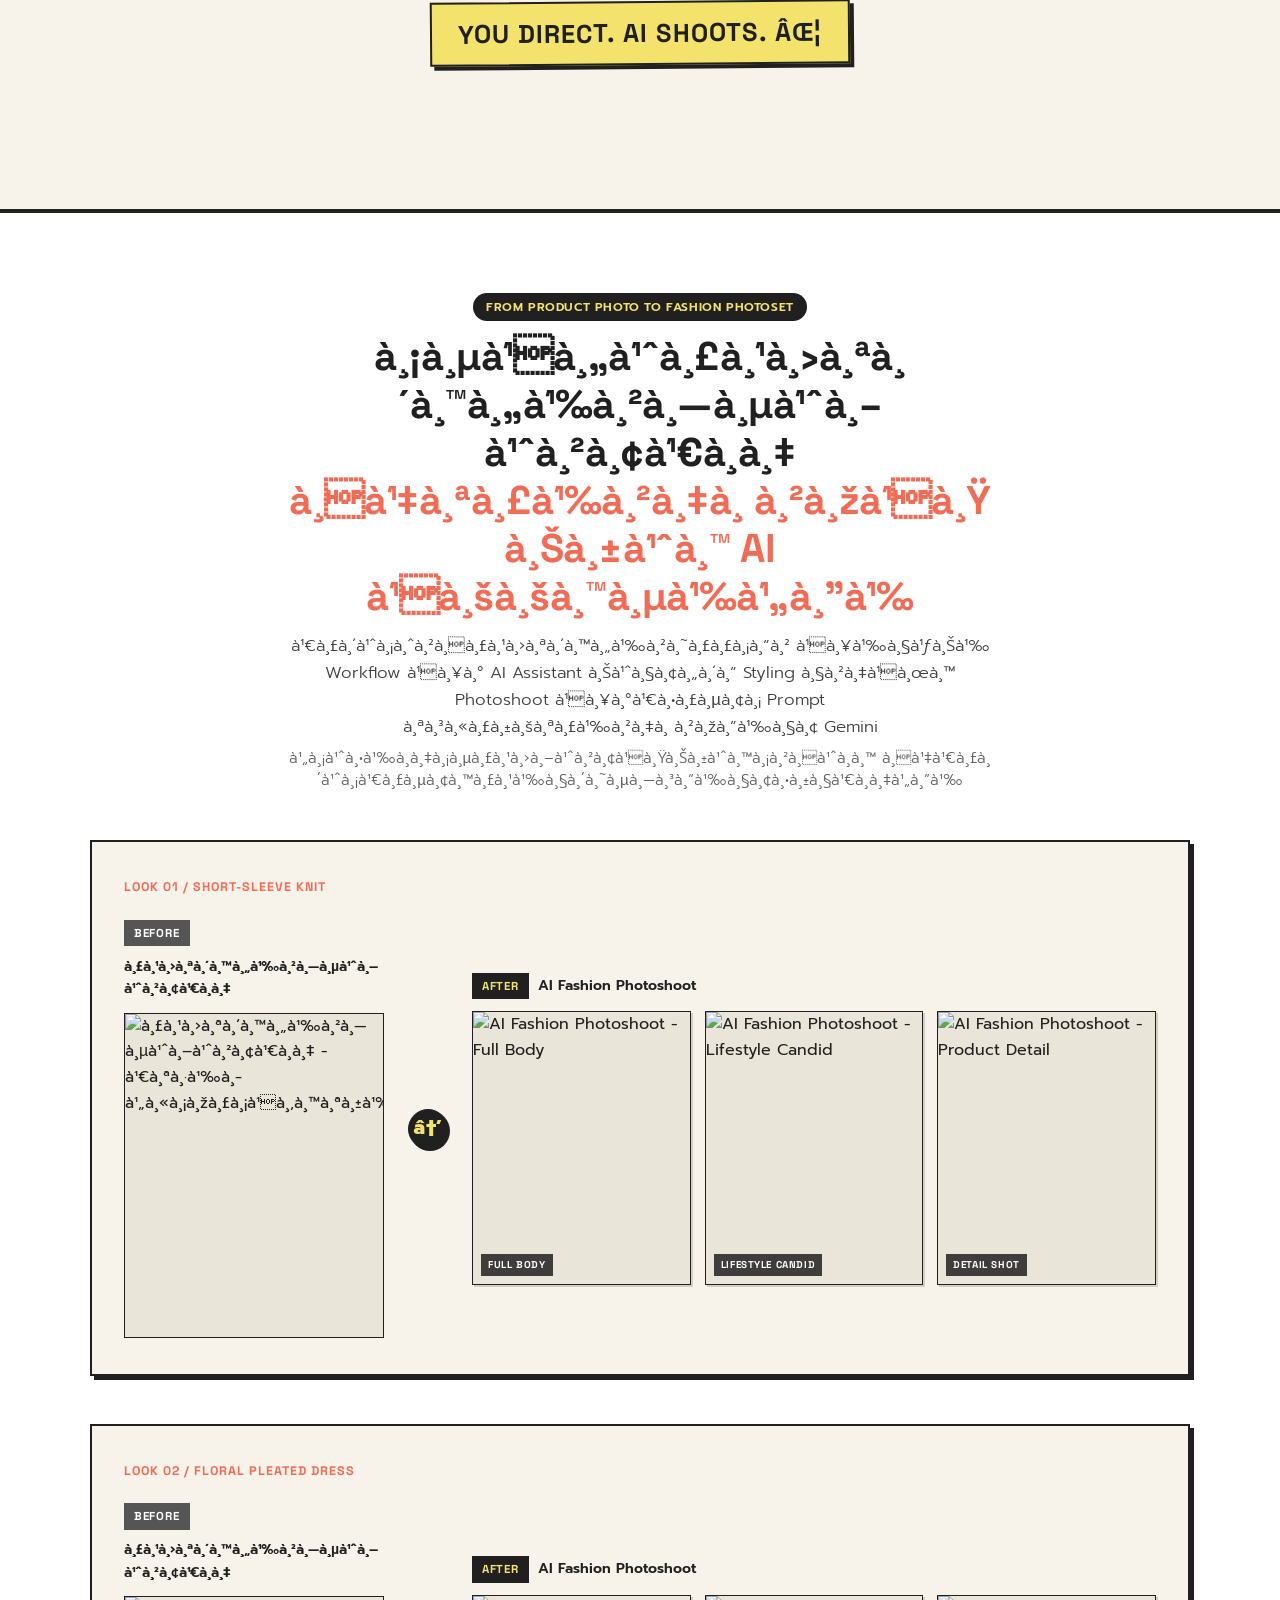
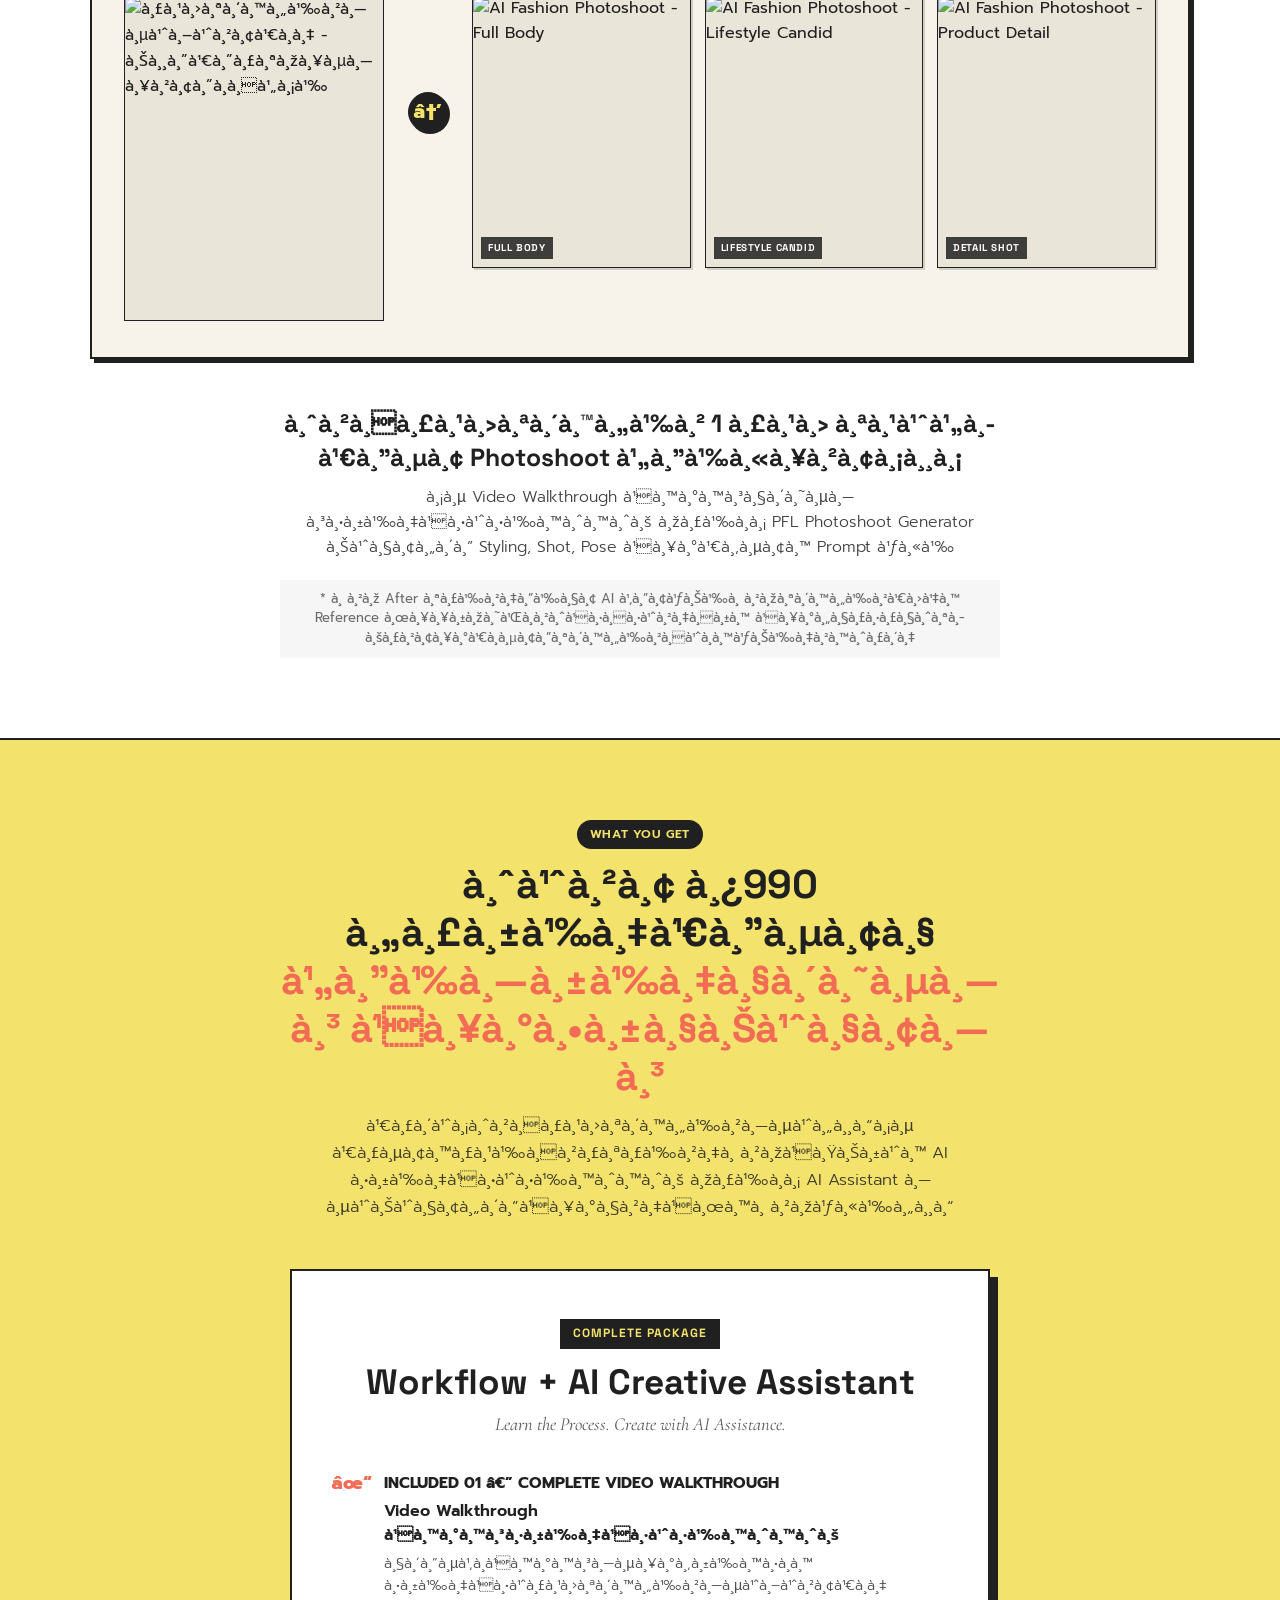
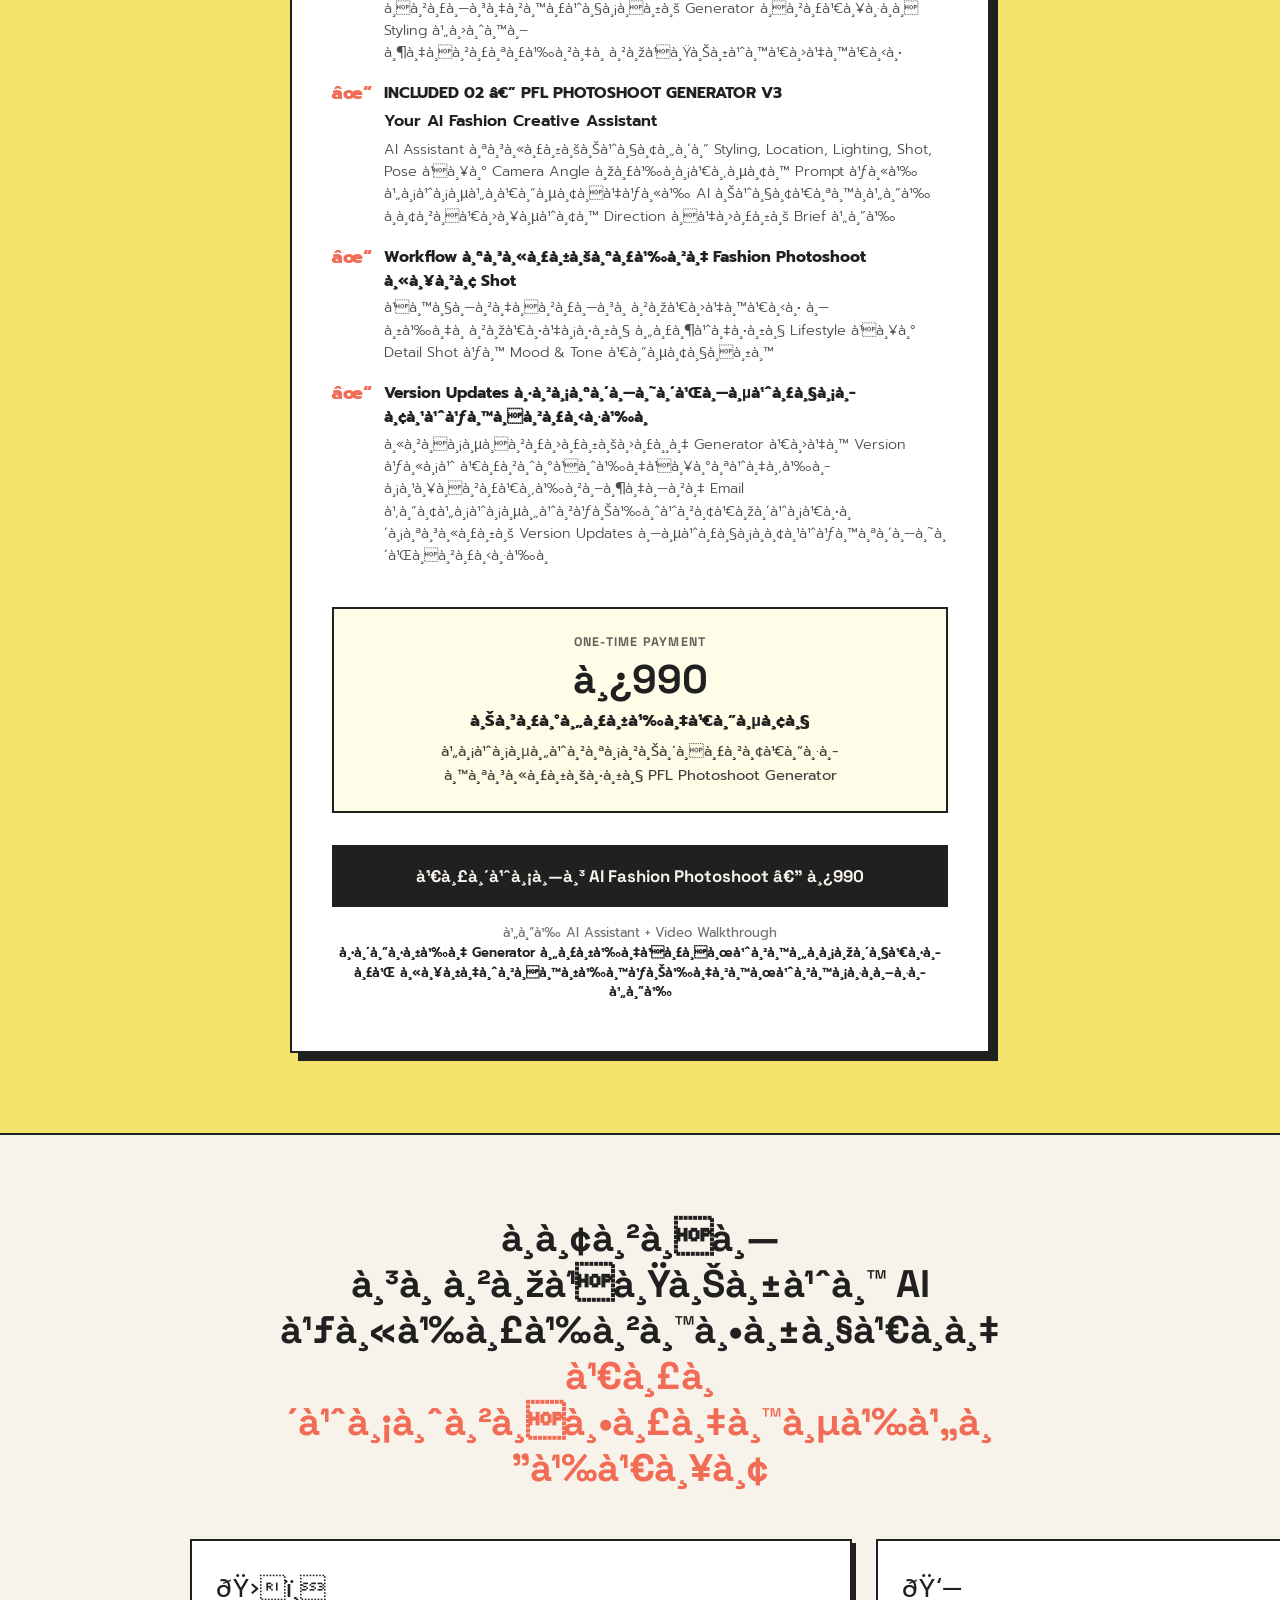
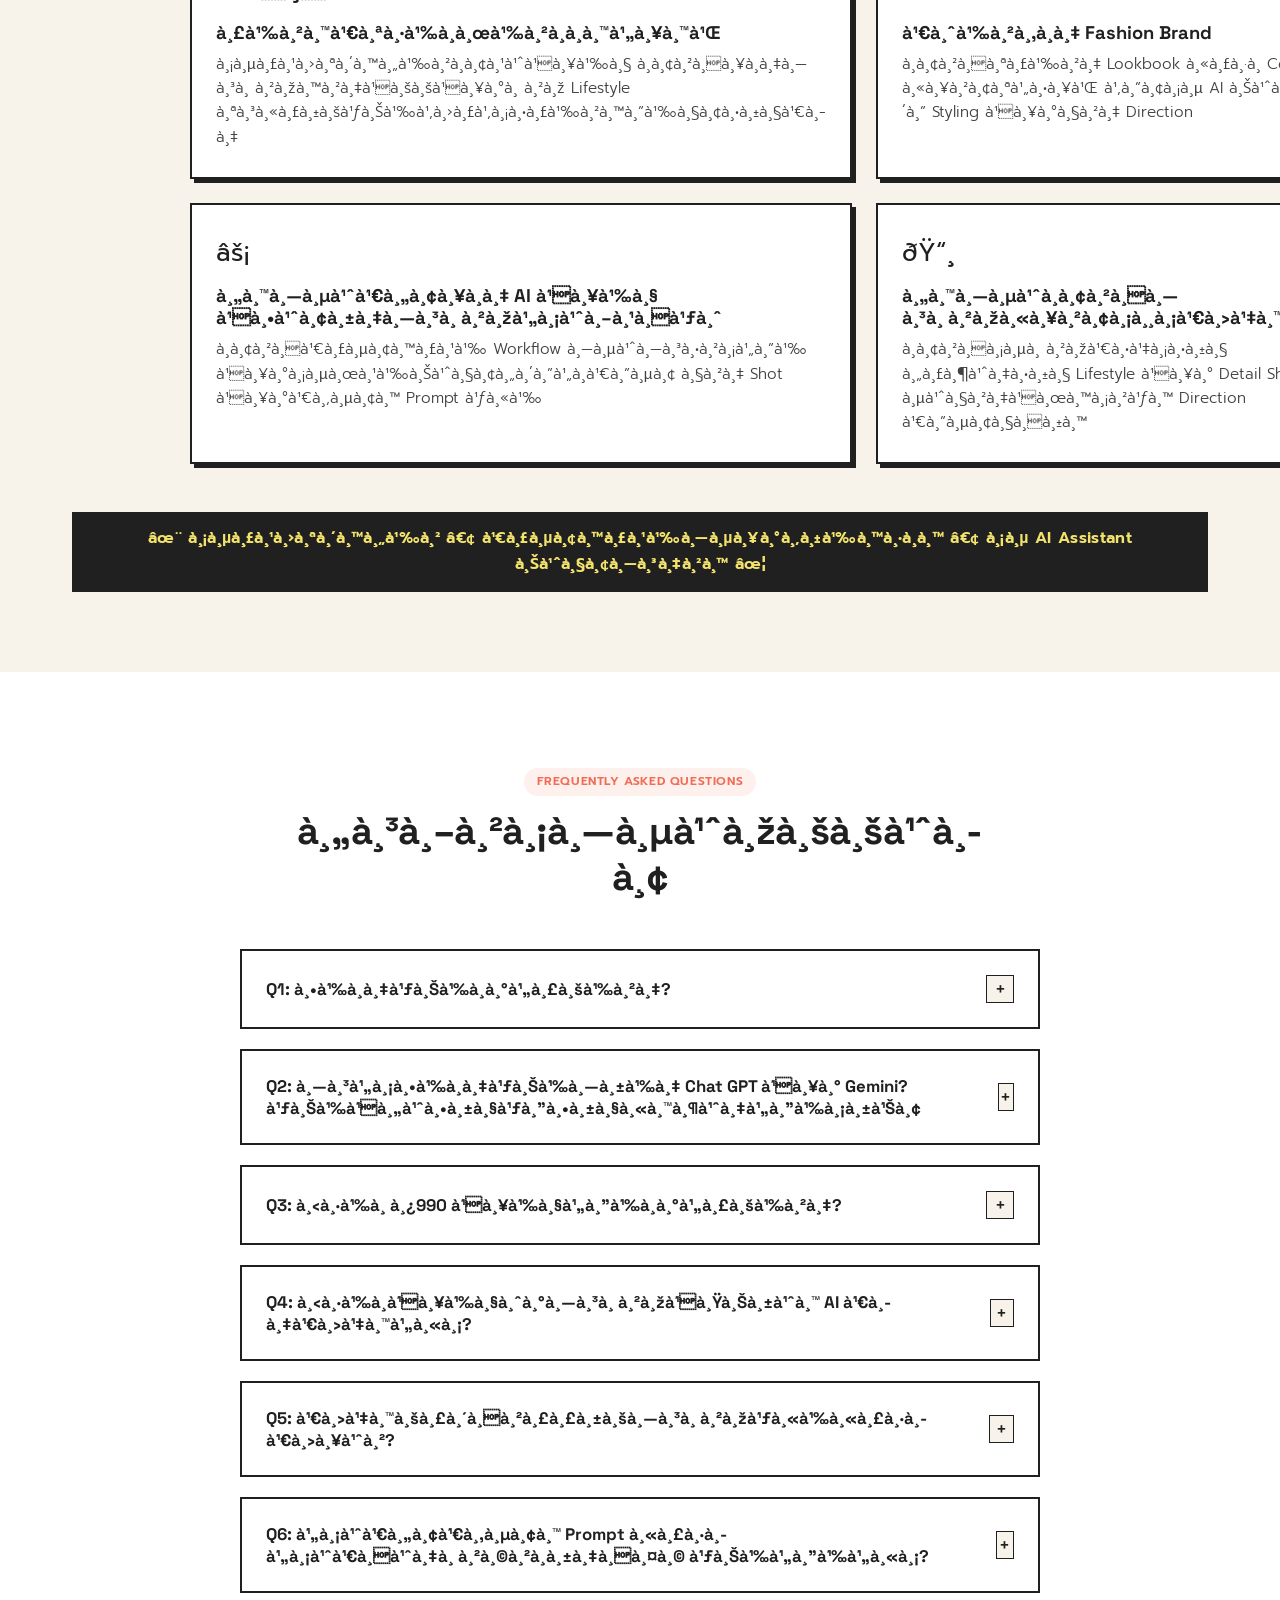
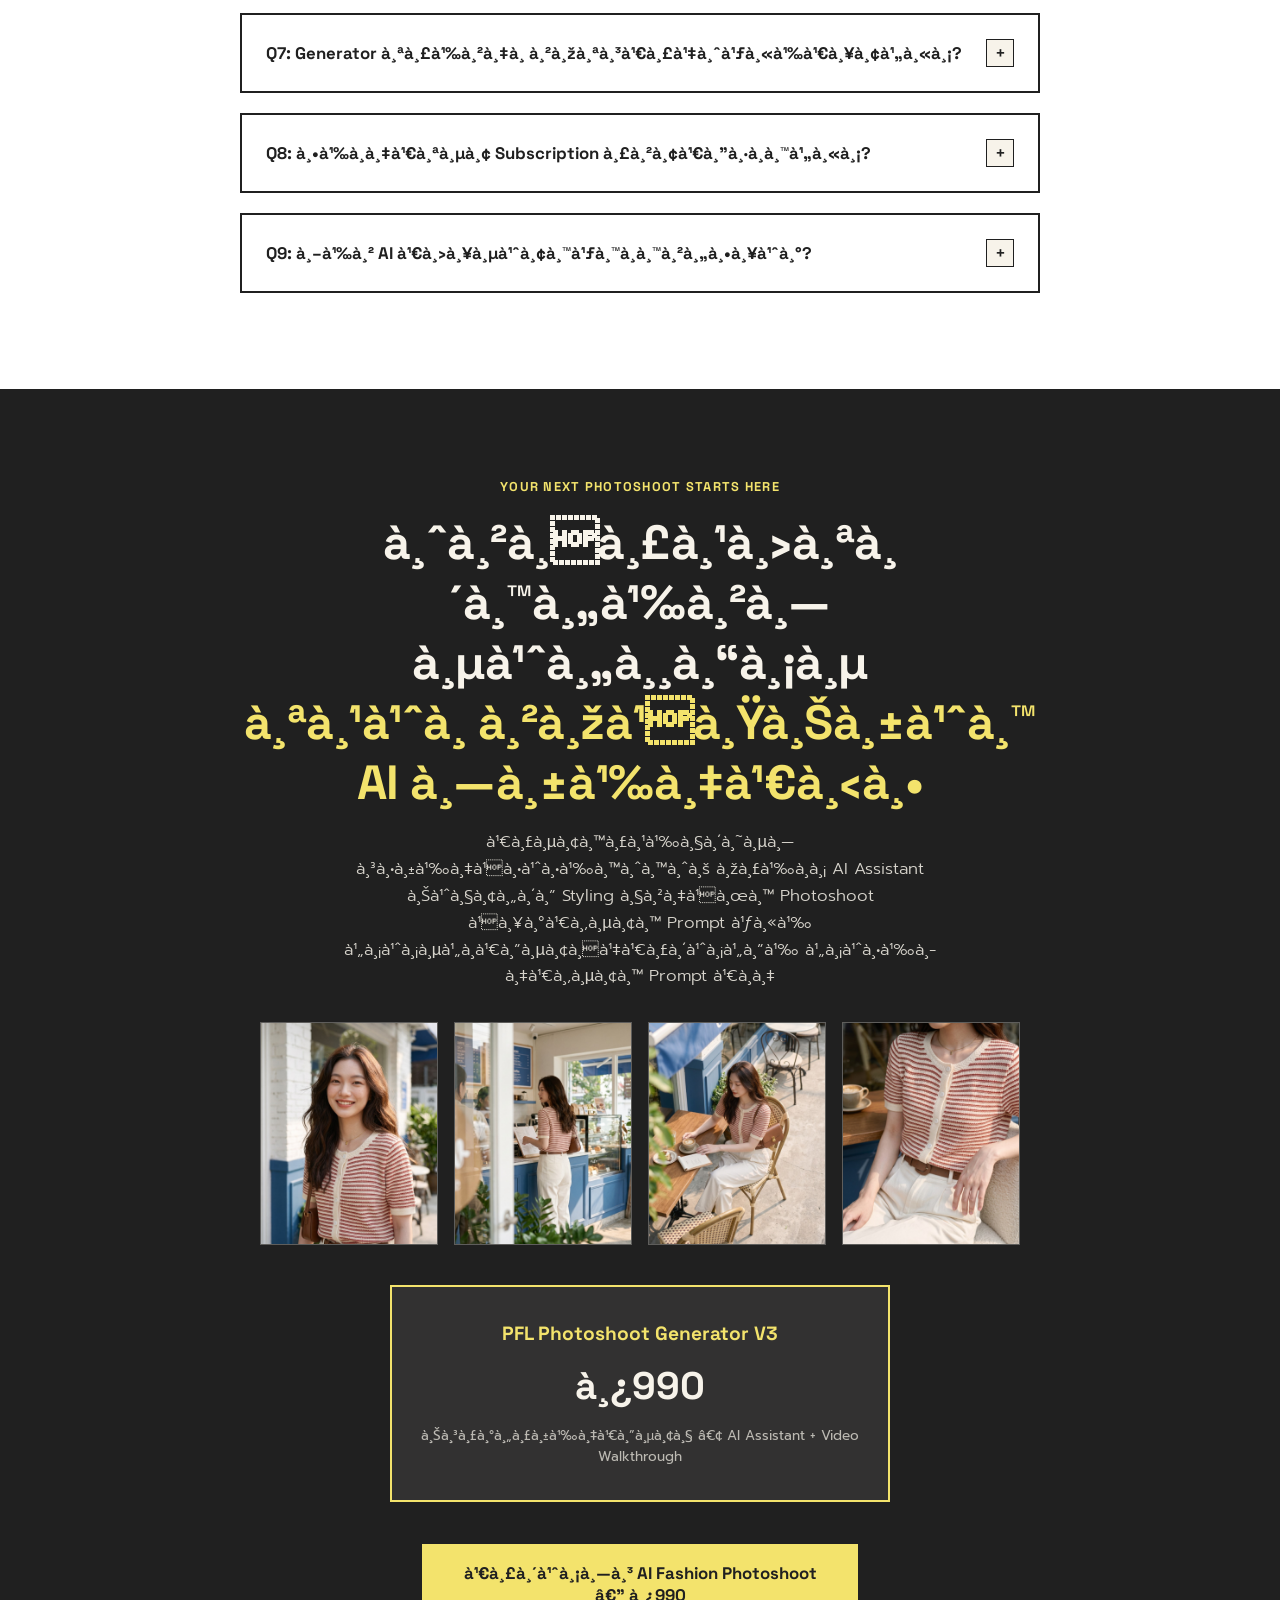
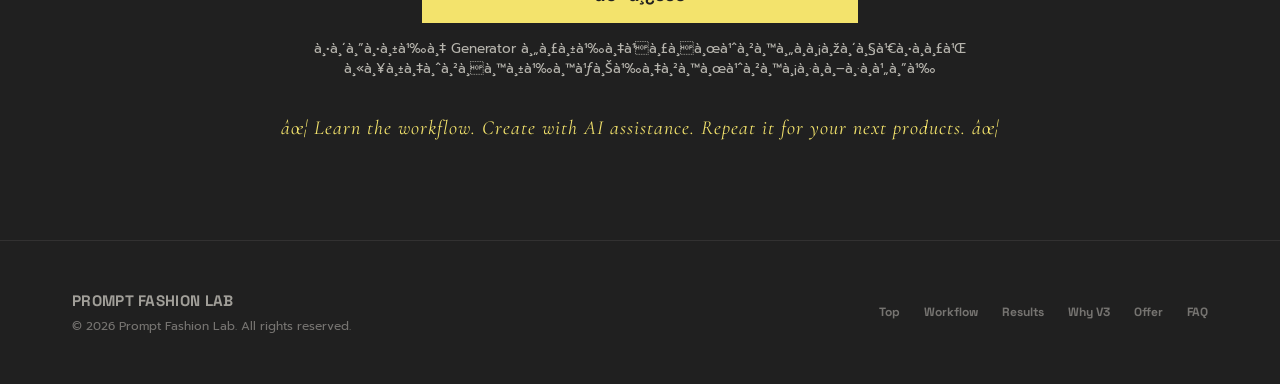
==== commit 1b484938: "เพิ่ม before after" ====
--- a/index.html
+++ b/index.html
@@ -418,68 +418,140 @@
   </section>
 
   <!-- ==========================================
-       SECTION 3 — BENEFITS (WHY V3 IS EASIER)
-       4 Key Feature Cards
-       ========================================== -->
-  <section id="why-v3" class="why-v2-section">
+       SECTION 3 — BEFORE & AFTER SHOWCASE
+       From Product Photo to Fashion Photoset
+       ========================================== -->
+  <section id="why-v3" class="showcase-section">
     <div class="container">
       
+      <!-- Section Header -->
       <div class="section-head-center reveal">
-        <span class="tagline-badge">WHY V3 IS EASIER</span>
+        <span class="tagline-badge" style="background-color: var(--color-black); color: var(--color-yellow);">FROM PRODUCT PHOTO TO FASHION PHOTOSET</span>
         <h2 class="text-balance-thai" style="margin-top: 0.75rem; font-size: clamp(1.8rem, 4.5vw, 2.5rem);">
-          ไม่ต้องเก่ง AI<br>
-          <span style="color: var(--color-coral);">ก็เริ่มทำ Fashion Photoshoot ได้</span>
+          มีแค่รูปสินค้าที่ถ่ายเอง<br>
+          <span style="color: var(--color-coral);">ก็สร้างภาพแฟชั่น AI แบบนี้ได้</span>
         </h2>
-        <p class="text-balance-thai" style="font-size: 1.05rem; color: rgba(32, 32, 32, 0.85); margin-top: 0.5rem; line-height: 1.6;">
-          เรียนรู้จากการทำจริง พร้อมมี AI Assistant ช่วยลดขั้นตอนที่ยุ่งยาก
+        <p class="text-balance-thai" style="font-size: 1.05rem; color: rgba(32, 32, 32, 0.85); margin-top: 0.75rem; line-height: 1.6; max-width: 720px; margin-left: auto; margin-right: auto;">
+          เริ่มจากรูปสินค้าธรรมดา แล้วใช้ Workflow และ AI Assistant ช่วยคิด Styling วางแผน Photoshoot และเตรียม Prompt สำหรับสร้างภาพด้วย Gemini
         </p>
-      </div>
-
-      <!-- 4 Feature Cards (2x2 Grid) -->
-      <div class="why-v2-grid reveal">
-        
-        <!-- Card 1 -->
-        <div class="why-v2-card">
-          <div class="why-v2-num">FEATURE 01 — STEP-BY-STEP LEARNING</div>
-          <h3 class="text-balance-thai">แนะนำวิธีทำตั้งแต่ต้นจนจบ</h3>
-          <p class="text-balance-thai">
-            Video Walkthrough สอนใช้รูปสินค้าจริง ตั้งแต่เริ่มต้นไปจนถึงการสร้างภาพจริง
-          </p>
-        </div>
-
-        <!-- Card 2 -->
-        <div class="why-v2-card">
-          <div class="why-v2-num">FEATURE 02 — CREATIVE STYLING</div>
-          <h3 class="text-balance-thai">คิดไม่ออก ก็ให้ AI ช่วยคิด</h3>
-          <p class="text-balance-thai">
-            Generator ช่วยเสนอ Styling, Location และ Lighting ตาม Mood & Tone ที่ต้องการ
-          </p>
-        </div>
-
-        <!-- Card 3 -->
-        <div class="why-v2-card">
-          <div class="why-v2-num">FEATURE 03 — COMPLETE PHOTOSET</div>
-          <h3 class="text-balance-thai">ไม่ต้องวางทุก Shot เอง</h3>
-          <p class="text-balance-thai">
-            AI Assistant ช่วยคิด Pose, Camera Angle และ Composition ให้ภาพมีความหลากหลายใน Direction เดียวกัน
-          </p>
-        </div>
-
-        <!-- Card 4 -->
-        <div class="why-v2-card">
-          <div class="why-v2-num">FEATURE 04 — READY-TO-USE PROMPTS</div>
-          <h3 class="text-balance-thai">ไม่ต้องเขียน Prompt เอง</h3>
-          <p class="text-balance-thai">
-            Generator เตรียม Prompt สำหรับแต่ละภาพ พร้อมให้คุณนำไปใช้สร้างภาพแฟชั่นได้ทันที
-          </p>
-        </div>
-
-      </div>
-
-      <!-- Highlight Statement -->
-      <div class="why-v2-highlight-wrap reveal">
-        <div class="why-v2-highlight">
-          Less Learning Curve. More Creating. ✦
+        <p class="text-balance-thai" style="font-size: 0.95rem; color: rgba(32, 32, 32, 0.7); margin-top: 0.35rem; line-height: 1.5;">
+          ไม่ต้องมีรูปถ่ายแฟชั่นมาก่อน ก็เริ่มเรียนรู้วิธีทำด้วยตัวเองได้
+        </p>
+      </div>
+
+      <!-- Showcase Cases Wrap -->
+      <div class="showcase-cases-wrap">
+
+        <!-- CASE 01: Cream Short-Sleeve Knit Top -->
+        <div class="showcase-case-card reveal">
+          <div class="showcase-case-meta">
+            <span class="showcase-case-tag">LOOK 01 / SHORT-SLEEVE KNIT</span>
+          </div>
+
+          <div class="showcase-transformation-row">
+            
+            <!-- BEFORE COLUMN -->
+            <div class="showcase-before-col">
+              <div class="showcase-label-wrap">
+                <span class="showcase-badge-before">BEFORE</span>
+                <span class="showcase-sublabel text-balance-thai">รูปสินค้าที่ถ่ายเอง</span>
+              </div>
+              <div class="showcase-img-frame showcase-img-before">
+                <img src="images/proof_knit_ref.jpg" alt="รูปสินค้าที่ถ่ายเอง - เสื้อไหมพรมแขนสั้นสีครีม" loading="lazy">
+              </div>
+            </div>
+
+            <!-- DIRECTIONAL ARROW -->
+            <div class="showcase-arrow-col" aria-hidden="true">
+              <div class="showcase-arrow-circle">→</div>
+            </div>
+
+            <!-- AFTER COLUMN -->
+            <div class="showcase-after-col">
+              <div class="showcase-label-wrap">
+                <span class="showcase-badge-after">AFTER</span>
+                <span class="showcase-sublabel text-balance-thai">AI Fashion Photoshoot</span>
+              </div>
+              <div class="showcase-after-grid">
+                <div class="showcase-img-frame showcase-img-after">
+                  <img src="images/proof_knit_fullbody.jpg" alt="AI Fashion Photoshoot - Full Body" loading="lazy">
+                  <span class="showcase-shot-pill">FULL BODY</span>
+                </div>
+                <div class="showcase-img-frame showcase-img-after">
+                  <img src="images/proof_knit_medium.jpg" alt="AI Fashion Photoshoot - Lifestyle Candid" loading="lazy">
+                  <span class="showcase-shot-pill">LIFESTYLE CANDID</span>
+                </div>
+                <div class="showcase-img-frame showcase-img-after">
+                  <img src="images/proof_knit_detail.jpg" alt="AI Fashion Photoshoot - Product Detail" loading="lazy">
+                  <span class="showcase-shot-pill">DETAIL SHOT</span>
+                </div>
+              </div>
+            </div>
+
+          </div>
+        </div>
+
+        <!-- CASE 02: Blue Floral Pleated Dress -->
+        <div class="showcase-case-card reveal">
+          <div class="showcase-case-meta">
+            <span class="showcase-case-tag">LOOK 02 / FLORAL PLEATED DRESS</span>
+          </div>
+
+          <div class="showcase-transformation-row">
+            
+            <!-- BEFORE COLUMN -->
+            <div class="showcase-before-col">
+              <div class="showcase-label-wrap">
+                <span class="showcase-badge-before">BEFORE</span>
+                <span class="showcase-sublabel text-balance-thai">รูปสินค้าที่ถ่ายเอง</span>
+              </div>
+              <div class="showcase-img-frame showcase-img-before">
+                <img src="images/proof_dress_ref.jpg" alt="รูปสินค้าที่ถ่ายเอง - ชุดเดรสพลีทลายดอกไม้" loading="lazy">
+              </div>
+            </div>
+
+            <!-- DIRECTIONAL ARROW -->
+            <div class="showcase-arrow-col" aria-hidden="true">
+              <div class="showcase-arrow-circle">→</div>
+            </div>
+
+            <!-- AFTER COLUMN -->
+            <div class="showcase-after-col">
+              <div class="showcase-label-wrap">
+                <span class="showcase-badge-after">AFTER</span>
+                <span class="showcase-sublabel text-balance-thai">AI Fashion Photoshoot</span>
+              </div>
+              <div class="showcase-after-grid">
+                <div class="showcase-img-frame showcase-img-after">
+                  <img src="images/proof_dress_fullbody.jpg" alt="AI Fashion Photoshoot - Full Body" loading="lazy">
+                  <span class="showcase-shot-pill">FULL BODY</span>
+                </div>
+                <div class="showcase-img-frame showcase-img-after">
+                  <img src="images/proof_dress_candid.jpg" alt="AI Fashion Photoshoot - Lifestyle Candid" loading="lazy">
+                  <span class="showcase-shot-pill">LIFESTYLE CANDID</span>
+                </div>
+                <div class="showcase-img-frame showcase-img-after">
+                  <img src="images/proof_dress_detail.jpg" alt="AI Fashion Photoshoot - Product Detail" loading="lazy">
+                  <span class="showcase-shot-pill">DETAIL SHOT</span>
+                </div>
+              </div>
+            </div>
+
+          </div>
+        </div>
+
+      </div>
+
+      <!-- Closing Message & Disclaimer -->
+      <div class="showcase-footer reveal">
+        <h3 class="showcase-footer-title text-balance-thai">
+          จากรูปสินค้า 1 รูป สู่ไอเดีย Photoshoot ได้หลายมุม
+        </h3>
+        <p class="showcase-footer-desc text-balance-thai">
+          มี Video Walkthrough แนะนำวิธีทำตั้งแต่ต้นจนจบ พร้อม PFL Photoshoot Generator ช่วยคิด Styling, Shot, Pose และเขียน Prompt ให้
+        </p>
+        <div class="showcase-disclaimer text-balance-thai">
+          * ภาพ After สร้างด้วย AI โดยใช้ภาพสินค้าเป็น Reference ผลลัพธ์อาจแตกต่างกัน และควรตรวจสอบรายละเอียดสินค้าก่อนใช้งานจริง
         </div>
       </div>
 
--- a/styles.css
+++ b/styles.css
@@ -3367,80 +3367,275 @@
 }
 
 /* ==========================================================================
-   SECTION 3: WHY V2?
+   SECTION 3: BEFORE & AFTER FASHION PHOTOSHOOT SHOWCASE
    ========================================================================== */
-.why-v2-section {
+.showcase-section {
   padding: 5rem 0;
   background-color: var(--color-white);
+  border-top: 2px solid var(--color-black);
+  position: relative;
 }
 
 @media (max-width: 768px) {
-  .why-v2-section {
+  .showcase-section {
     padding: 3.5rem 0;
   }
 }
 
-.why-v2-grid {
-  display: grid;
-  grid-template-columns: repeat(2, 1fr);
-  gap: 1.5rem;
-  max-width: 950px;
-  margin: 0 auto 3rem;
+.showcase-cases-wrap {
+  display: flex;
+  flex-direction: column;
+  gap: 3rem;
+  max-width: 1100px;
+  margin: 2.5rem auto 3rem;
 }
 
 @media (max-width: 768px) {
-  .why-v2-grid {
-    grid-template-columns: 1fr;
-    gap: 1.25rem;
-  }
-}
-
-.why-v2-card {
+  .showcase-cases-wrap {
+    gap: 2rem;
+    margin: 2rem auto 2.5rem;
+  }
+}
+
+.showcase-case-card {
   background-color: var(--color-ivory);
   border: 2px solid var(--color-black);
   box-shadow: 4px 4px 0 var(--color-black);
-  padding: 2rem 1.75rem;
+  padding: 2rem 2rem 2.25rem;
   position: relative;
-  transition: transform 0.2s ease;
-}
-
-.why-v2-card:hover {
-  transform: translateY(-2px);
-}
-
-.why-v2-num {
+  box-sizing: border-box;
+}
+
+@media (max-width: 768px) {
+  .showcase-case-card {
+    padding: 1.5rem 1rem 1.75rem;
+    box-shadow: 3px 3px 0 var(--color-black);
+  }
+}
+
+.showcase-case-meta {
+  margin-bottom: 1.25rem;
+}
+
+.showcase-case-tag {
+  display: inline-block;
   font-family: var(--font-grotesk);
   font-size: 0.78rem;
   font-weight: 800;
   color: var(--color-coral);
   letter-spacing: 0.08em;
-  margin-bottom: 0.5rem;
-}
-
-.why-v2-card h3 {
-  font-size: 1.25rem;
+  text-transform: uppercase;
+}
+
+.showcase-transformation-row {
+  display: grid;
+  grid-template-columns: 260px 48px 1fr;
+  align-items: center;
+  gap: 1.25rem;
+}
+
+@media (max-width: 992px) {
+  .showcase-transformation-row {
+    grid-template-columns: 220px 36px 1fr;
+    gap: 1rem;
+  }
+}
+
+@media (max-width: 768px) {
+  .showcase-transformation-row {
+    grid-template-columns: 1fr;
+    gap: 1rem;
+  }
+}
+
+.showcase-label-wrap {
+  display: flex;
+  align-items: center;
+  gap: 0.6rem;
+  margin-bottom: 0.75rem;
+  flex-wrap: wrap;
+}
+
+@media (max-width: 768px) {
+  .showcase-before-col .showcase-label-wrap {
+    justify-content: center;
+  }
+}
+
+.showcase-badge-before {
+  display: inline-block;
+  background-color: #555555;
+  color: var(--color-white);
+  font-family: var(--font-grotesk);
+  font-size: 0.72rem;
+  font-weight: 800;
+  letter-spacing: 0.08em;
+  padding: 0.25rem 0.6rem;
+  text-transform: uppercase;
+}
+
+.showcase-badge-after {
+  display: inline-block;
+  background-color: var(--color-black);
+  color: var(--color-yellow);
+  font-family: var(--font-grotesk);
+  font-size: 0.72rem;
+  font-weight: 800;
+  letter-spacing: 0.08em;
+  padding: 0.25rem 0.6rem;
+  text-transform: uppercase;
+}
+
+.showcase-sublabel {
+  font-size: 0.88rem;
+  font-weight: 600;
+  color: var(--color-black);
+}
+
+.showcase-arrow-col {
+  display: flex;
+  justify-content: center;
+  align-items: center;
+}
+
+.showcase-arrow-circle {
+  width: 40px;
+  height: 40px;
+  border-radius: 50%;
+  background-color: var(--color-black);
+  color: var(--color-yellow);
+  display: flex;
+  align-items: center;
+  justify-content: center;
+  font-size: 1.2rem;
+  font-weight: 800;
+  border: 1.5px solid var(--color-black);
+  box-shadow: 2px 2px 0 var(--color-black);
+}
+
+@media (max-width: 768px) {
+  .showcase-arrow-col {
+    padding: 0.25rem 0;
+  }
+  
+  .showcase-arrow-circle {
+    transform: rotate(90deg);
+    width: 34px;
+    height: 34px;
+    font-size: 1rem;
+  }
+}
+
+.showcase-img-frame {
+  position: relative;
+  overflow: hidden;
+  border: 1.5px solid var(--color-black);
+  background-color: #EAE5D9;
+}
+
+.showcase-img-before {
+  aspect-ratio: 4 / 5;
+  width: 100%;
+}
+
+@media (max-width: 768px) {
+  .showcase-img-before {
+    max-width: 260px;
+    margin: 0 auto;
+  }
+}
+
+.showcase-img-before img {
+  width: 100%;
+  height: 100%;
+  object-fit: cover;
+  display: block;
+}
+
+.showcase-after-grid {
+  display: grid;
+  grid-template-columns: repeat(3, 1fr);
+  gap: 0.85rem;
+  width: 100%;
+}
+
+@media (max-width: 600px) {
+  .showcase-after-grid {
+    gap: 0.45rem;
+  }
+}
+
+.showcase-img-after {
+  aspect-ratio: 4 / 5;
+  width: 100%;
+  box-shadow: 2px 2px 0 rgba(0, 0, 0, 0.15);
+}
+
+.showcase-img-after img {
+  width: 100%;
+  height: 100%;
+  object-fit: cover;
+  display: block;
+  transition: transform 0.3s ease;
+}
+
+.showcase-img-after:hover img {
+  transform: scale(1.03);
+}
+
+.showcase-shot-pill {
+  position: absolute;
+  bottom: 8px;
+  left: 8px;
+  background-color: rgba(32, 32, 32, 0.85);
+  color: var(--color-white);
+  font-family: var(--font-grotesk);
+  font-size: 0.62rem;
   font-weight: 700;
+  letter-spacing: 0.06em;
+  padding: 0.2rem 0.45rem;
+  backdrop-filter: blur(4px);
+  text-transform: uppercase;
+  pointer-events: none;
+}
+
+@media (max-width: 600px) {
+  .showcase-shot-pill {
+    font-size: 0.5rem;
+    padding: 0.15rem 0.3rem;
+    bottom: 4px;
+    left: 4px;
+  }
+}
+
+.showcase-footer {
+  text-align: center;
+  max-width: 720px;
+  margin: 3rem auto 0;
+}
+
+.showcase-footer-title {
+  font-size: clamp(1.25rem, 3vw, 1.55rem);
+  font-weight: 800;
+  color: var(--color-black);
   margin-bottom: 0.65rem;
-  color: var(--color-black);
-}
-
-.why-v2-card p {
-  font-size: 0.95rem;
+  line-height: 1.35;
+}
+
+.showcase-footer-desc {
+  font-size: 0.98rem;
   line-height: 1.6;
   color: rgba(32, 32, 32, 0.85);
-}
-
-.why-v2-highlight-wrap {
-  text-align: center;
-}
-
-.why-v2-highlight {
-  font-family: var(--font-serif);
-  font-style: italic;
-  font-size: clamp(1.4rem, 4vw, 1.9rem);
-  font-weight: 600;
-  color: var(--color-black);
-  letter-spacing: 0.02em;
+  margin-bottom: 1.25rem;
+}
+
+.showcase-disclaimer {
+  font-size: 0.82rem;
+  color: rgba(32, 32, 32, 0.65);
+  line-height: 1.5;
+  background-color: rgba(32, 32, 32, 0.04);
+  padding: 0.6rem 1rem;
+  display: inline-block;
 }
 
 /* ==========================================================================
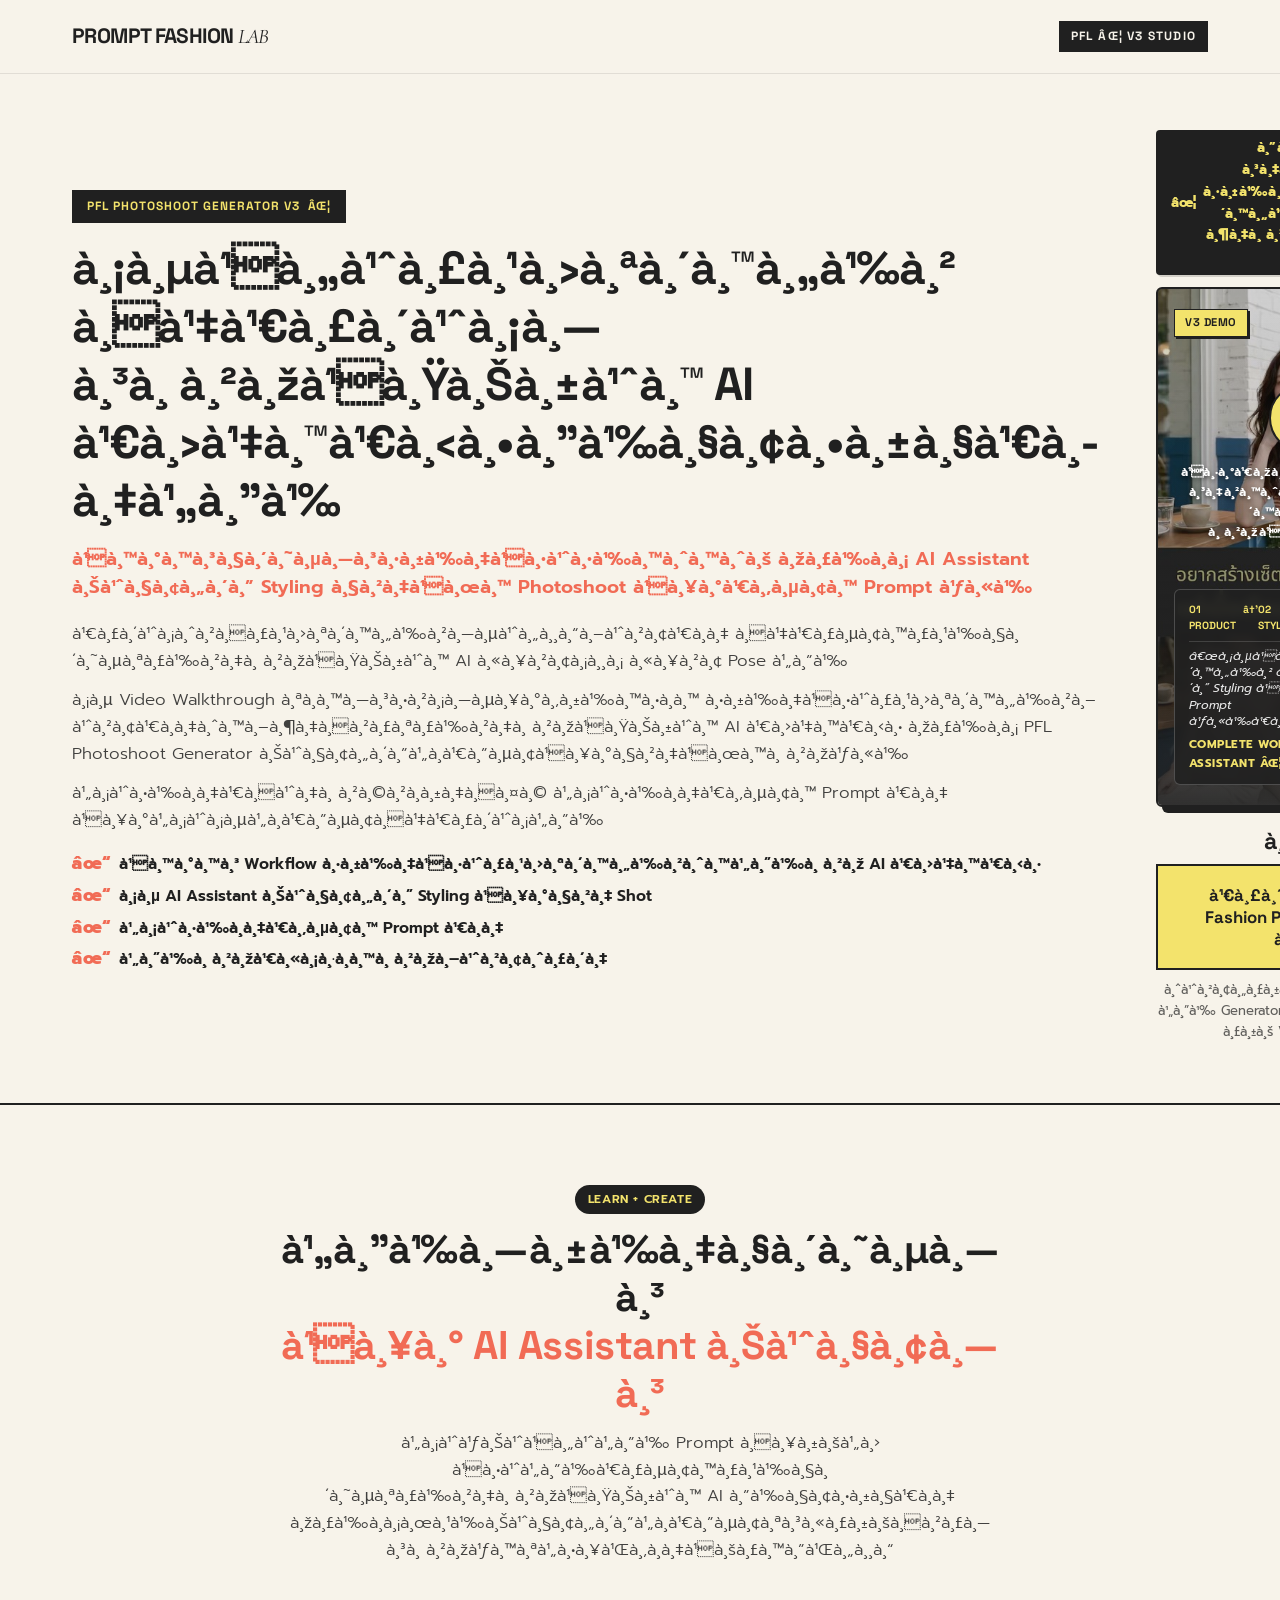
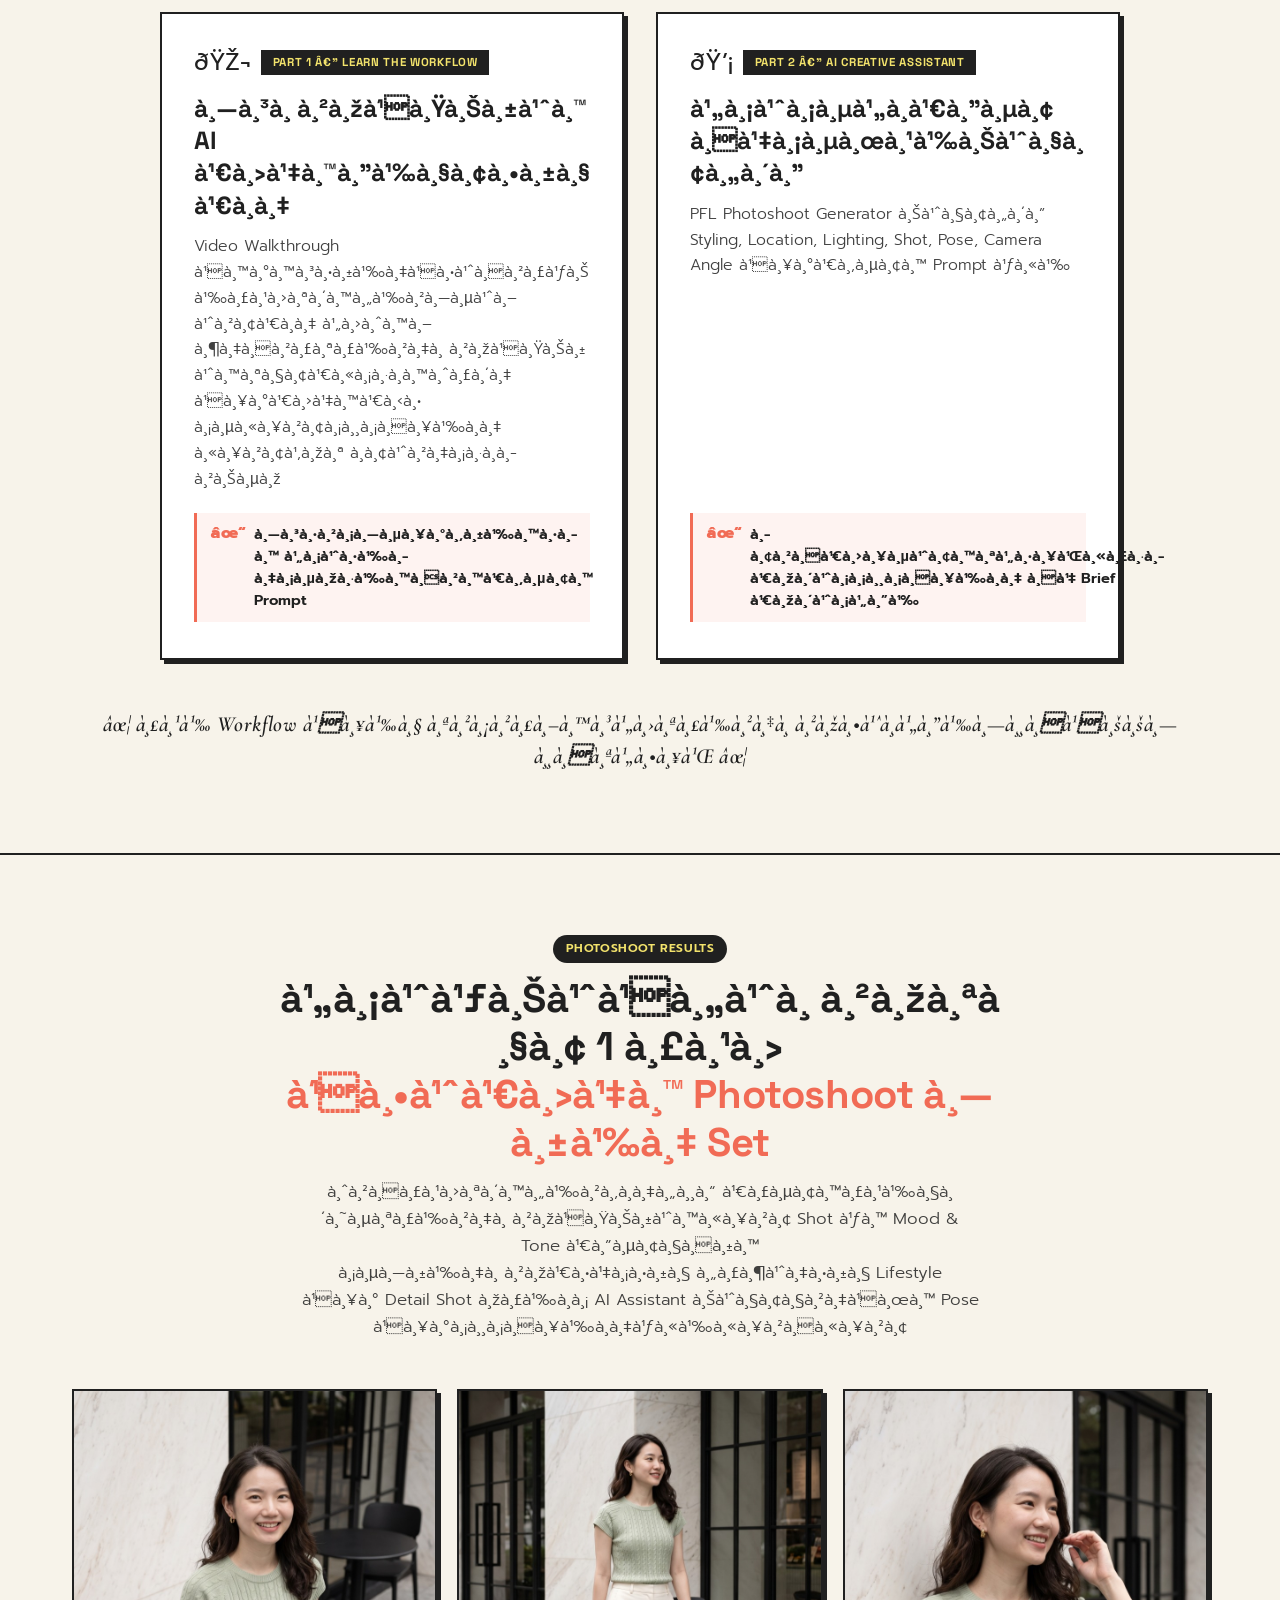
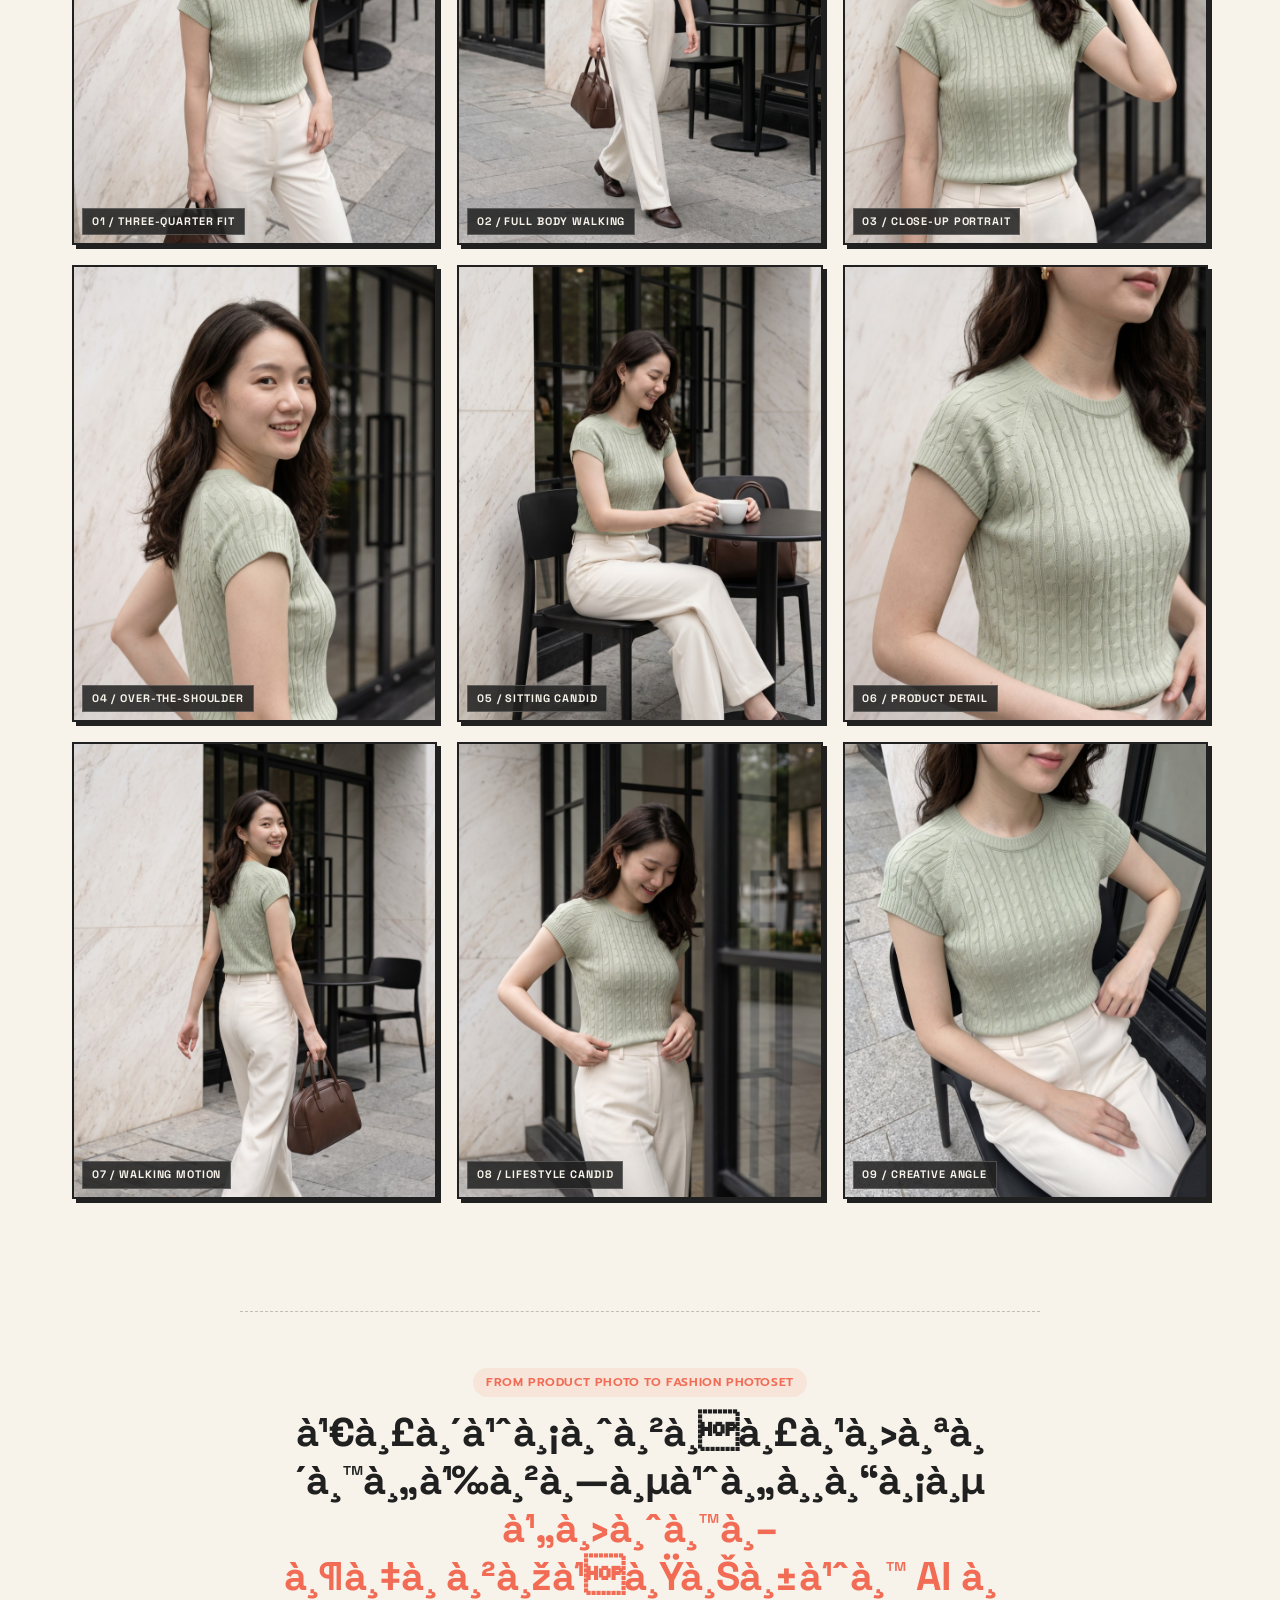
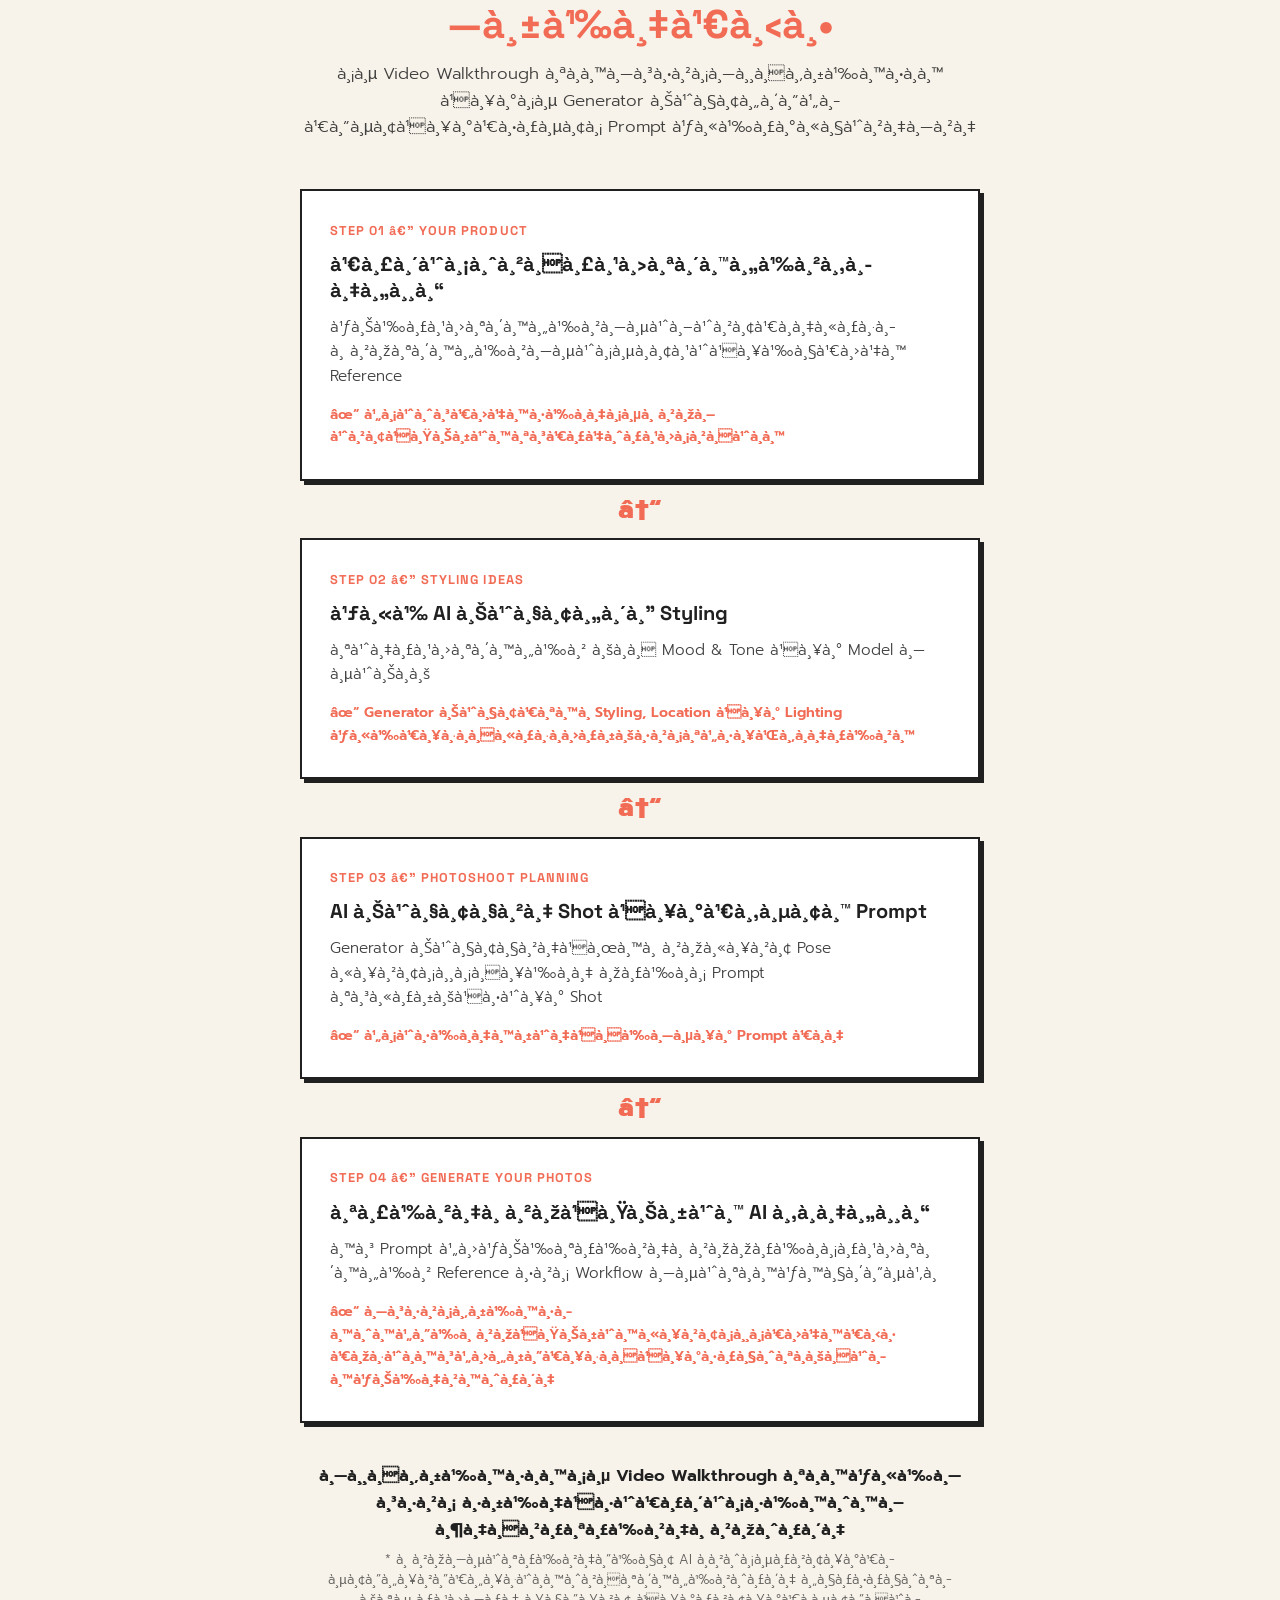
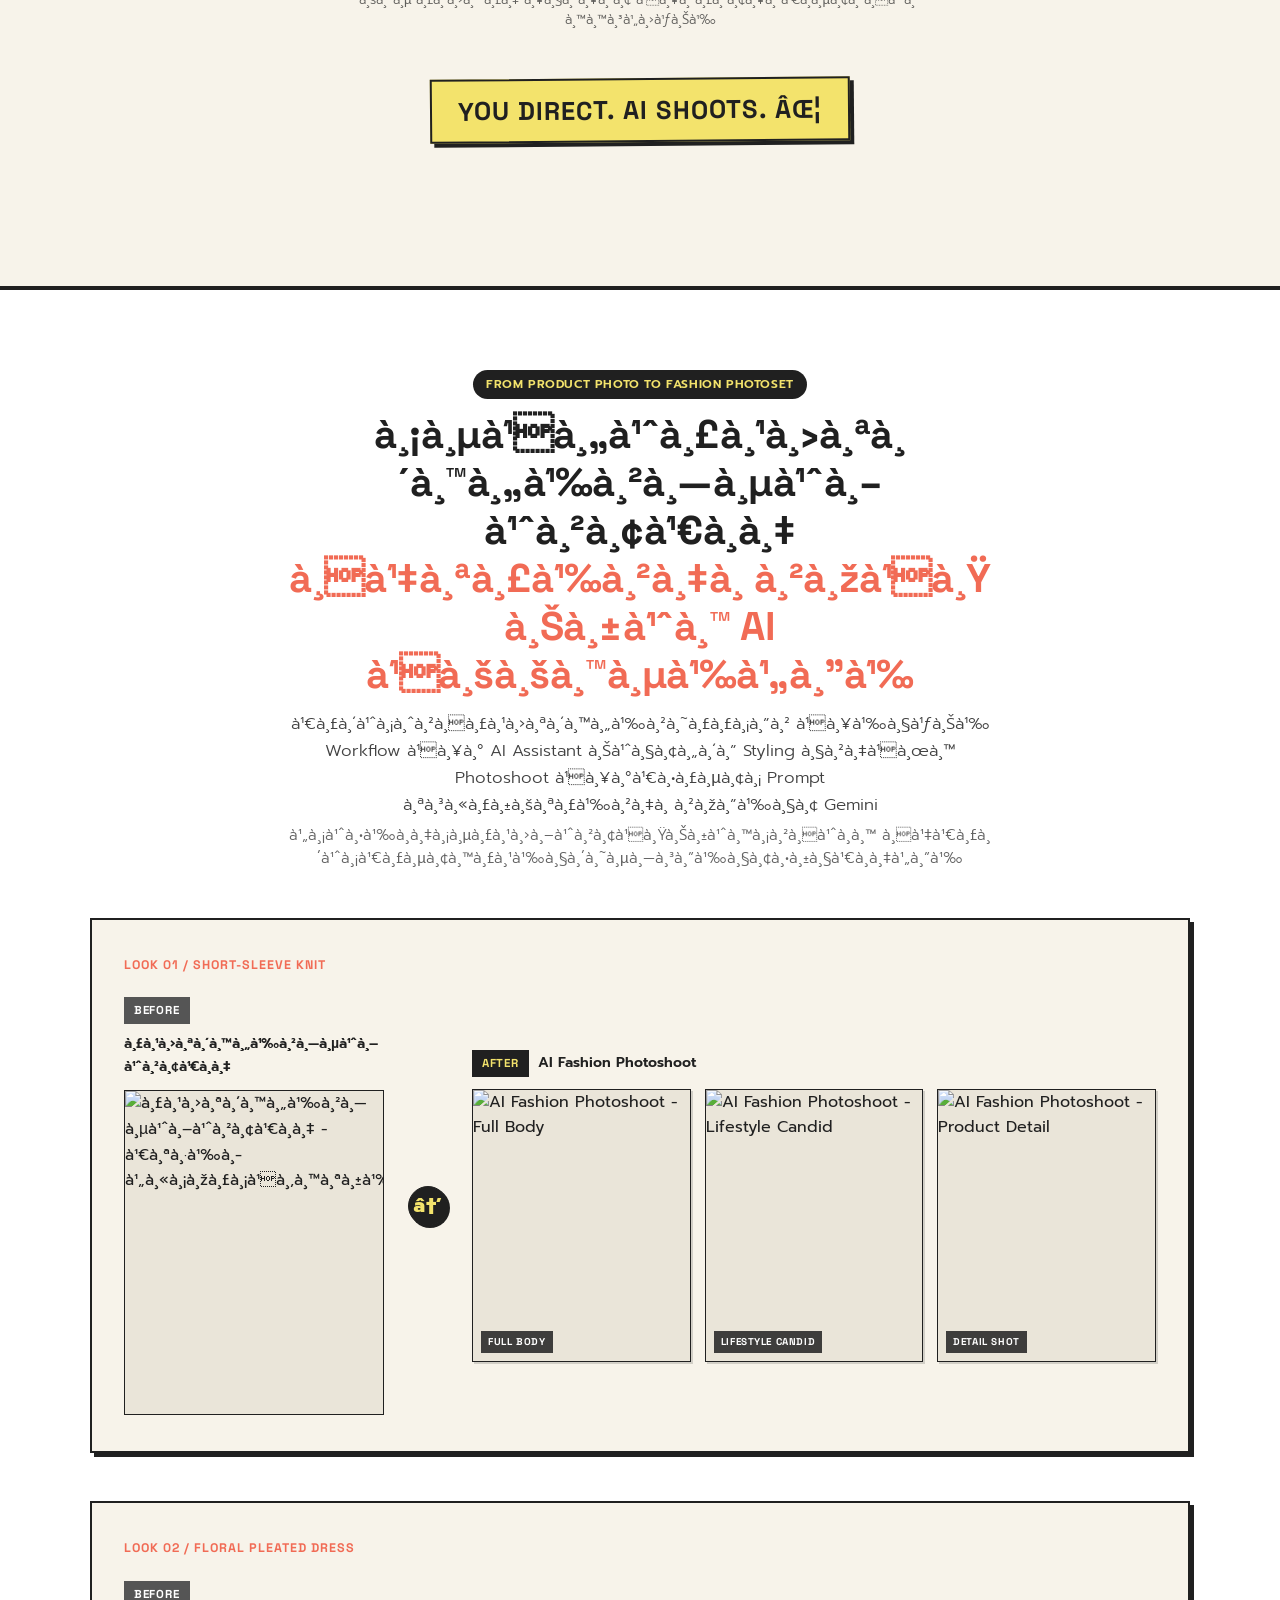
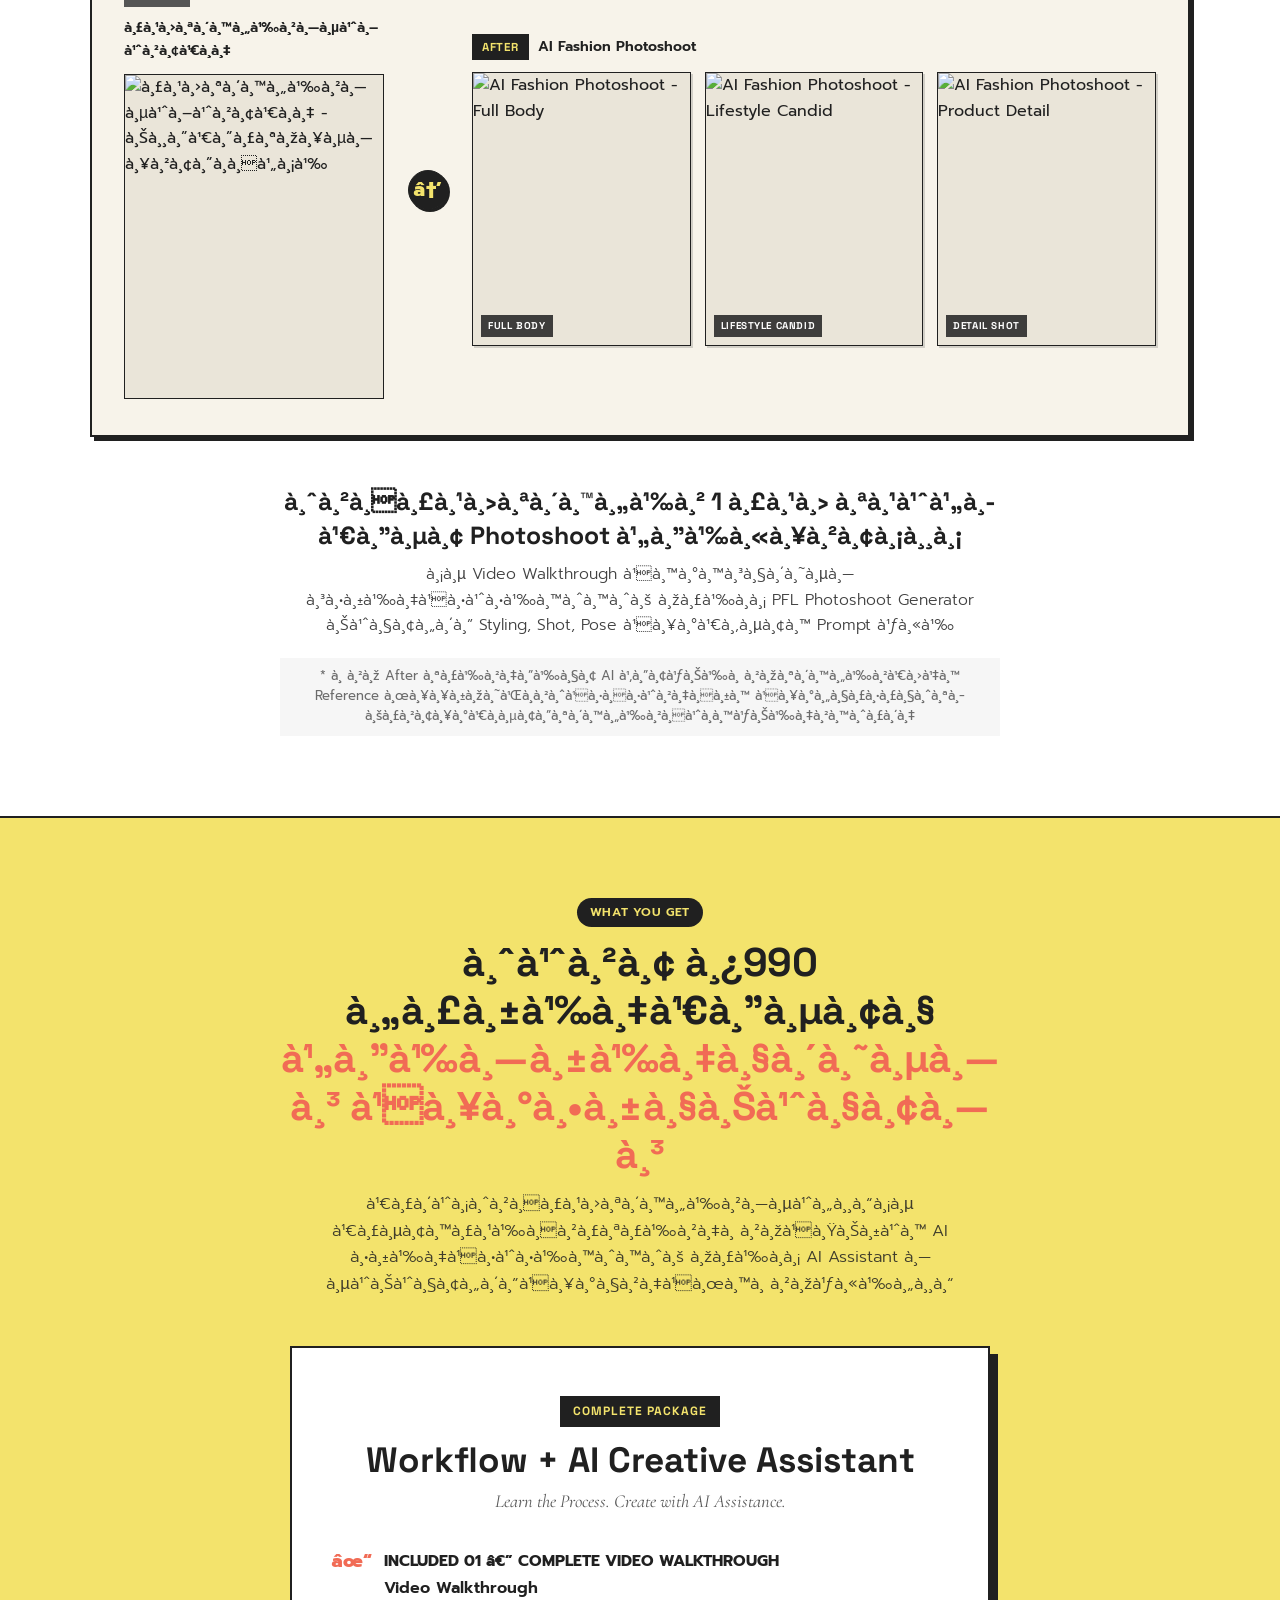
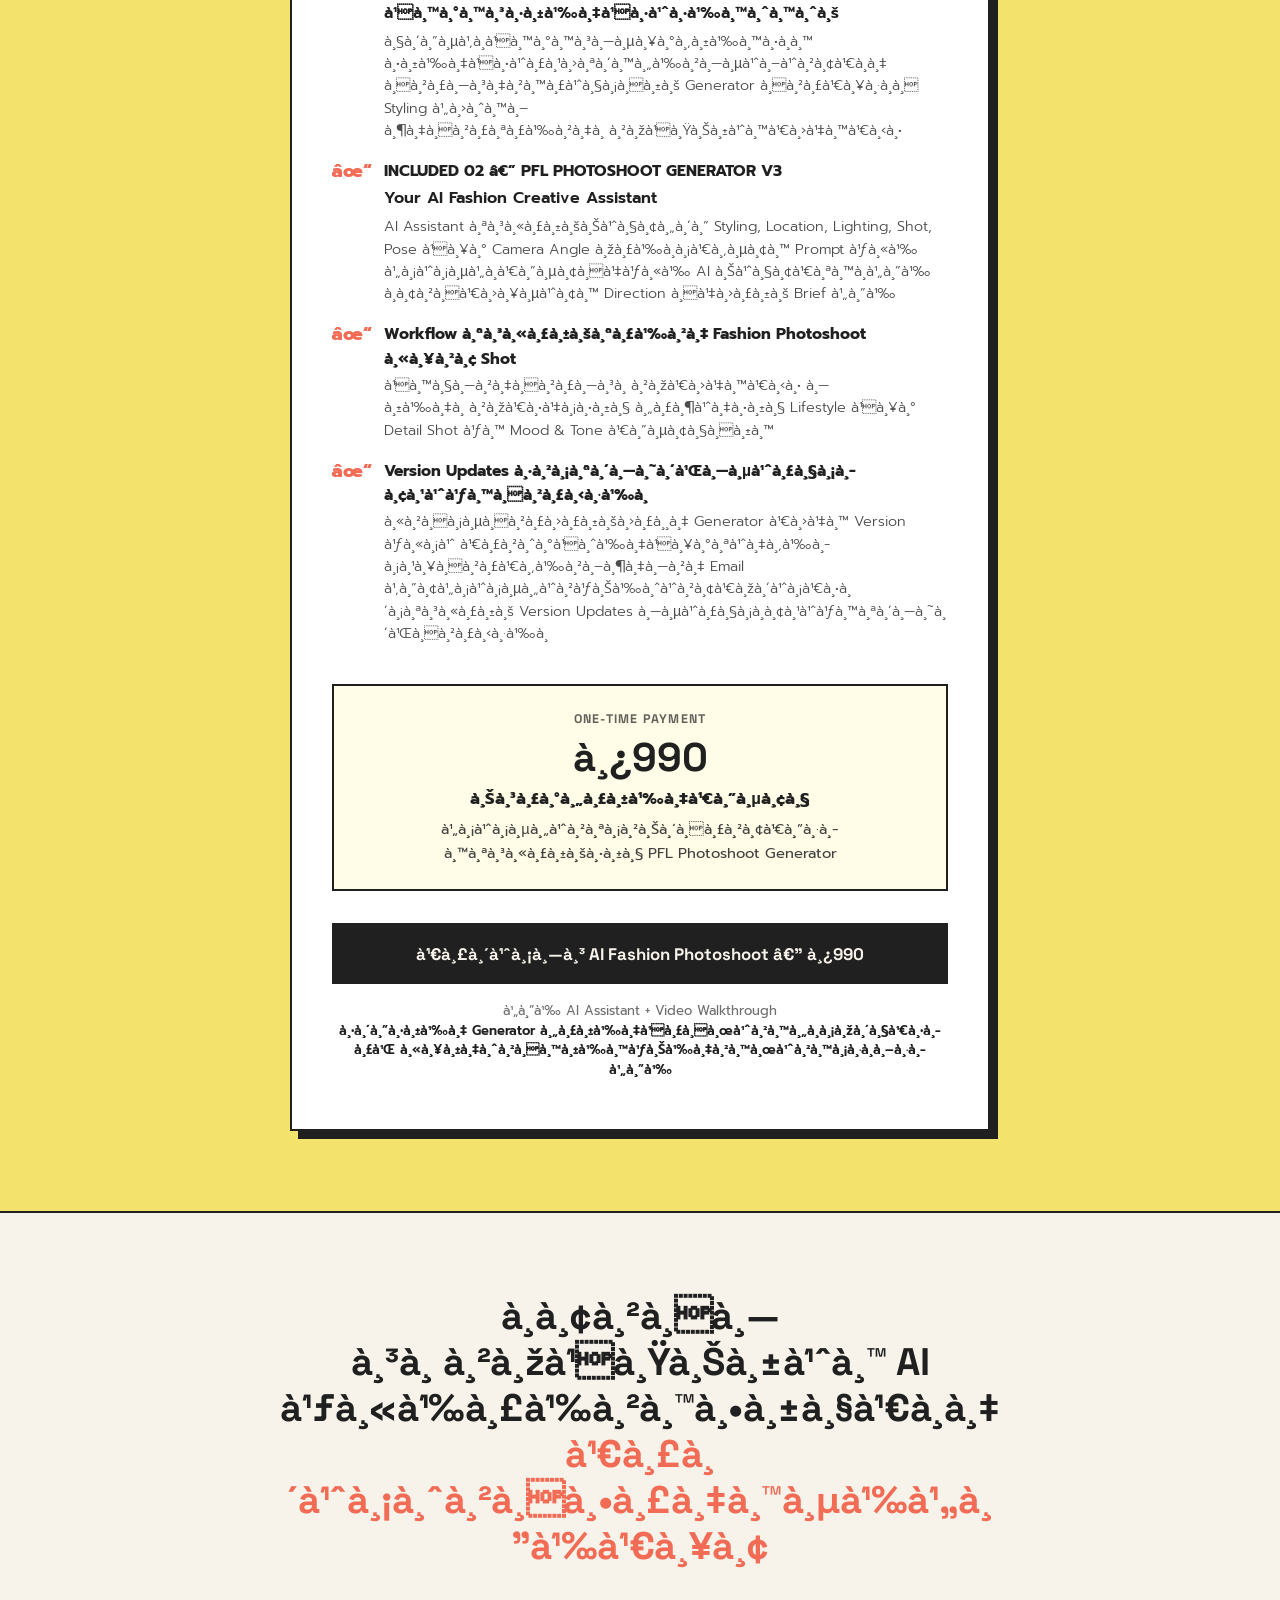
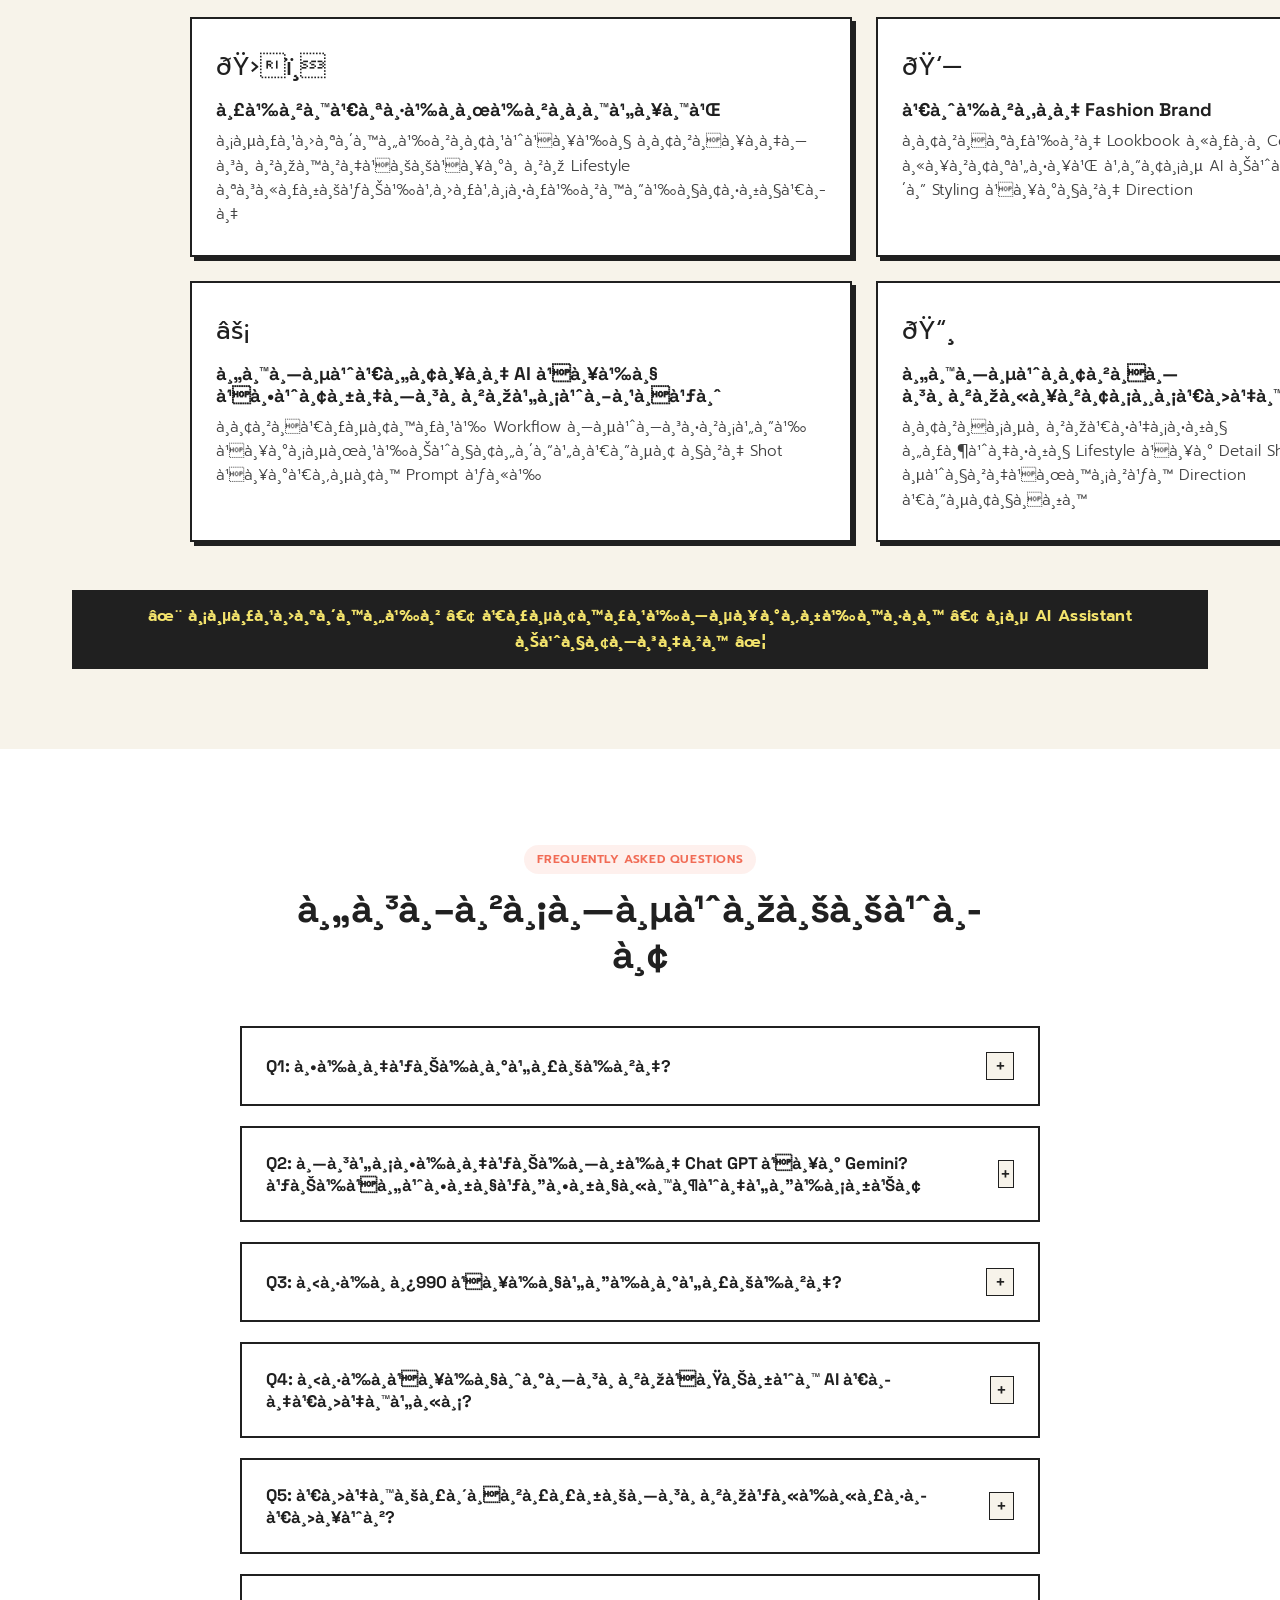
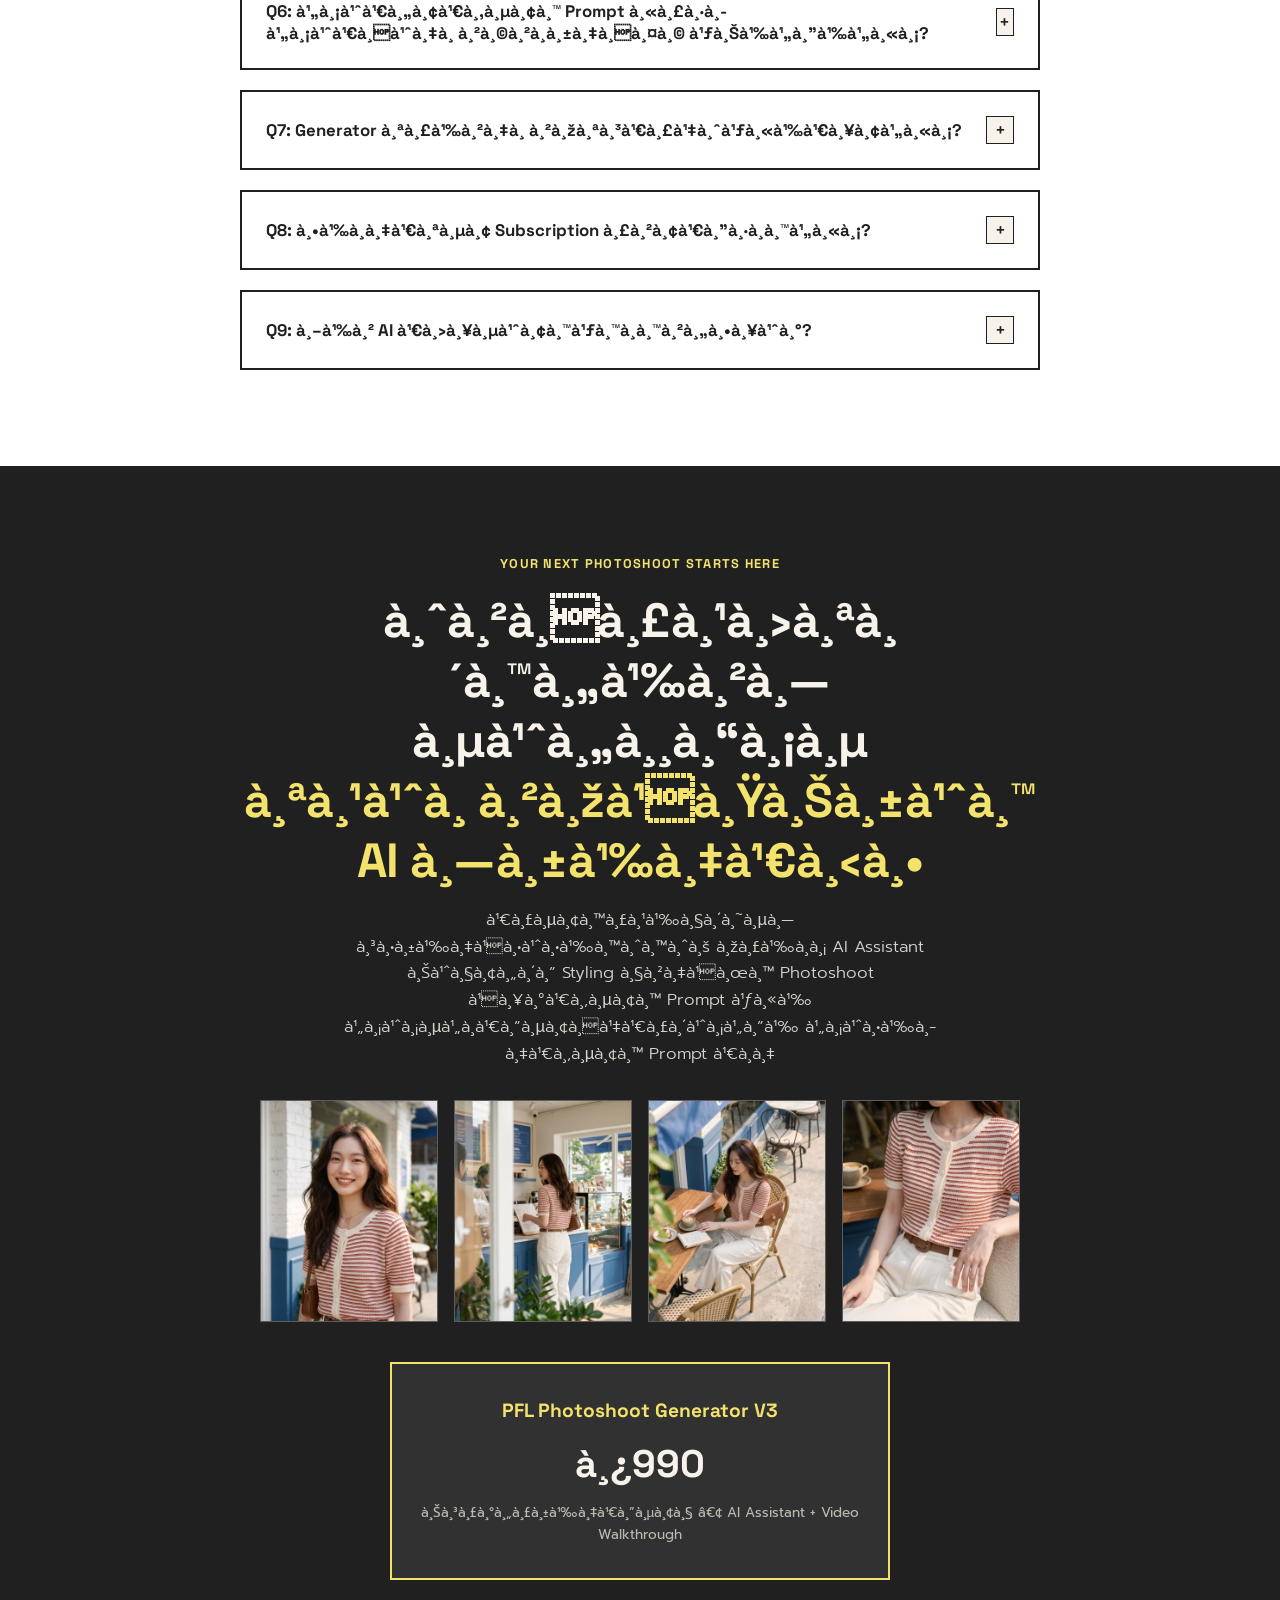
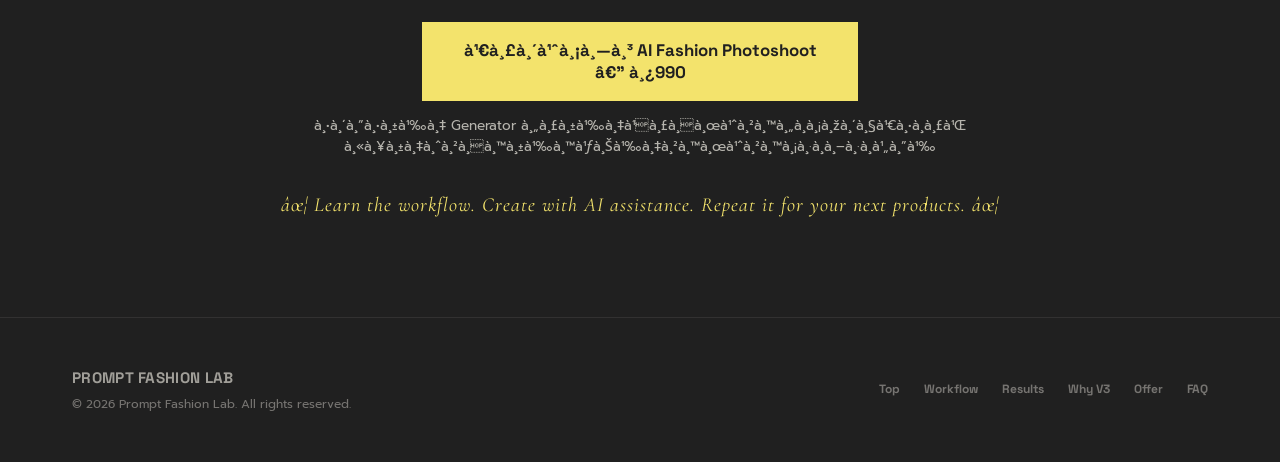
==== commit f120b83c: "เพิ่มเรื่องภาพสวยเหมือนจริง" ====
--- a/index.html
+++ b/index.html
@@ -95,6 +95,7 @@
           <li><span class="hero-check">✓</span> แนะนำ Workflow ตั้งแต่รูปสินค้าจนได้ภาพ AI เป็นเซต</li>
           <li><span class="hero-check">✓</span> มี AI Assistant ช่วยคิด Styling และวาง Shot</li>
           <li><span class="hero-check">✓</span> ไม่ต้องเขียน Prompt เอง</li>
+          <li><span class="hero-check">✓</span> ได้ภาพเหมือนภาพถ่ายจริง</li>
         </ul>
       </div>
 
@@ -202,7 +203,7 @@
           </div>
           <h3 class="text-balance-thai">ทำภาพแฟชั่น AI เป็นด้วยตัวเอง</h3>
           <p class="text-balance-thai">
-            Video Walkthrough แนะนำตั้งแต่การใช้รูปสินค้าที่ถ่ายเอง ไปจนถึงการสร้างภาพแฟชั่นเป็นเซตอย่างมืออาชีพ
+            Video Walkthrough แนะนำตั้งแต่การใช้รูปสินค้าที่ถ่ายเอง ไปจนถึงการสร้างภาพแฟชั่นสวยเหมือนจริง และเป็นเซต มีหลายมุมกล้อง หลายโพส อย่างมืออาชีพ
           </p>
           <div class="value-card-sub text-balance-thai">
             <span class="value-card-check">✓</span>
@@ -471,6 +472,7 @@
               <div class="showcase-label-wrap">
                 <span class="showcase-badge-after">AFTER</span>
                 <span class="showcase-sublabel text-balance-thai">AI Fashion Photoshoot</span>
+                <span class="showcase-swipe-hint" aria-hidden="true">เลื่อนดู 3 ลุค →</span>
               </div>
               <div class="showcase-after-grid">
                 <div class="showcase-img-frame showcase-img-after">
@@ -520,6 +522,7 @@
               <div class="showcase-label-wrap">
                 <span class="showcase-badge-after">AFTER</span>
                 <span class="showcase-sublabel text-balance-thai">AI Fashion Photoshoot</span>
+                <span class="showcase-swipe-hint" aria-hidden="true">เลื่อนดู 3 ลุค →</span>
               </div>
               <div class="showcase-after-grid">
                 <div class="showcase-img-frame showcase-img-after">
--- a/styles.css
+++ b/styles.css
@@ -3404,6 +3404,7 @@
   padding: 2rem 2rem 2.25rem;
   position: relative;
   box-sizing: border-box;
+  overflow: hidden;
 }
 
 @media (max-width: 768px) {
@@ -3443,8 +3444,40 @@
 
 @media (max-width: 768px) {
   .showcase-transformation-row {
-    grid-template-columns: 1fr;
+    display: flex;
+    flex-direction: column;
+    align-items: center;
+    width: 100%;
+    max-width: 100%;
     gap: 1rem;
+  }
+}
+
+.showcase-before-col {
+  width: 100%;
+}
+
+@media (max-width: 768px) {
+  .showcase-before-col {
+    display: flex;
+    flex-direction: column;
+    align-items: center;
+    text-align: center;
+    width: 100%;
+    max-width: 100%;
+  }
+}
+
+.showcase-after-col {
+  width: 100%;
+  min-width: 0;
+}
+
+@media (max-width: 768px) {
+  .showcase-after-col {
+    width: 100%;
+    max-width: 100%;
+    min-width: 0;
   }
 }
 
@@ -3459,6 +3492,10 @@
 @media (max-width: 768px) {
   .showcase-before-col .showcase-label-wrap {
     justify-content: center;
+  }
+  .showcase-after-col .showcase-label-wrap {
+    justify-content: space-between;
+    width: 100%;
   }
 }
 
@@ -3490,6 +3527,23 @@
   font-size: 0.88rem;
   font-weight: 600;
   color: var(--color-black);
+}
+
+.showcase-swipe-hint {
+  display: none;
+  font-family: var(--font-grotesk);
+  font-size: 0.7rem;
+  font-weight: 700;
+  color: var(--color-coral);
+  margin-left: auto;
+  letter-spacing: 0.04em;
+  white-space: nowrap;
+}
+
+@media (max-width: 768px) {
+  .showcase-swipe-hint {
+    display: inline-block;
+  }
 }
 
 .showcase-arrow-col {
@@ -3540,7 +3594,8 @@
 
 @media (max-width: 768px) {
   .showcase-img-before {
-    max-width: 260px;
+    width: 180px;
+    max-width: 180px;
     margin: 0 auto;
   }
 }
@@ -3559,9 +3614,36 @@
   width: 100%;
 }
 
-@media (max-width: 600px) {
+@media (max-width: 768px) {
   .showcase-after-grid {
-    gap: 0.45rem;
+    display: flex;
+    flex-direction: row;
+    flex-wrap: nowrap;
+    overflow-x: auto;
+    overflow-y: hidden;
+    scroll-snap-type: x mandatory;
+    -webkit-overflow-scrolling: touch;
+    touch-action: pan-x pan-y;
+    gap: 0.75rem;
+    width: 100%;
+    max-width: 100%;
+    padding: 0.25rem 0.25rem 0.65rem;
+    box-sizing: border-box;
+    margin: 0;
+    scrollbar-width: thin;
+    scrollbar-color: var(--color-black) rgba(0, 0, 0, 0.08);
+  }
+
+  .showcase-after-grid::-webkit-scrollbar {
+    height: 4px;
+  }
+  .showcase-after-grid::-webkit-scrollbar-track {
+    background: rgba(0, 0, 0, 0.06);
+    border-radius: 4px;
+  }
+  .showcase-after-grid::-webkit-scrollbar-thumb {
+    background: var(--color-black);
+    border-radius: 4px;
   }
 }
 
@@ -3569,6 +3651,17 @@
   aspect-ratio: 4 / 5;
   width: 100%;
   box-shadow: 2px 2px 0 rgba(0, 0, 0, 0.15);
+}
+
+@media (max-width: 768px) {
+  .showcase-img-after {
+    flex: 0 0 170px;
+    width: 170px;
+    min-width: 170px;
+    max-width: 170px;
+    scroll-snap-align: start;
+    box-shadow: 2px 2px 0 var(--color-black);
+  }
 }
 
 .showcase-img-after img {
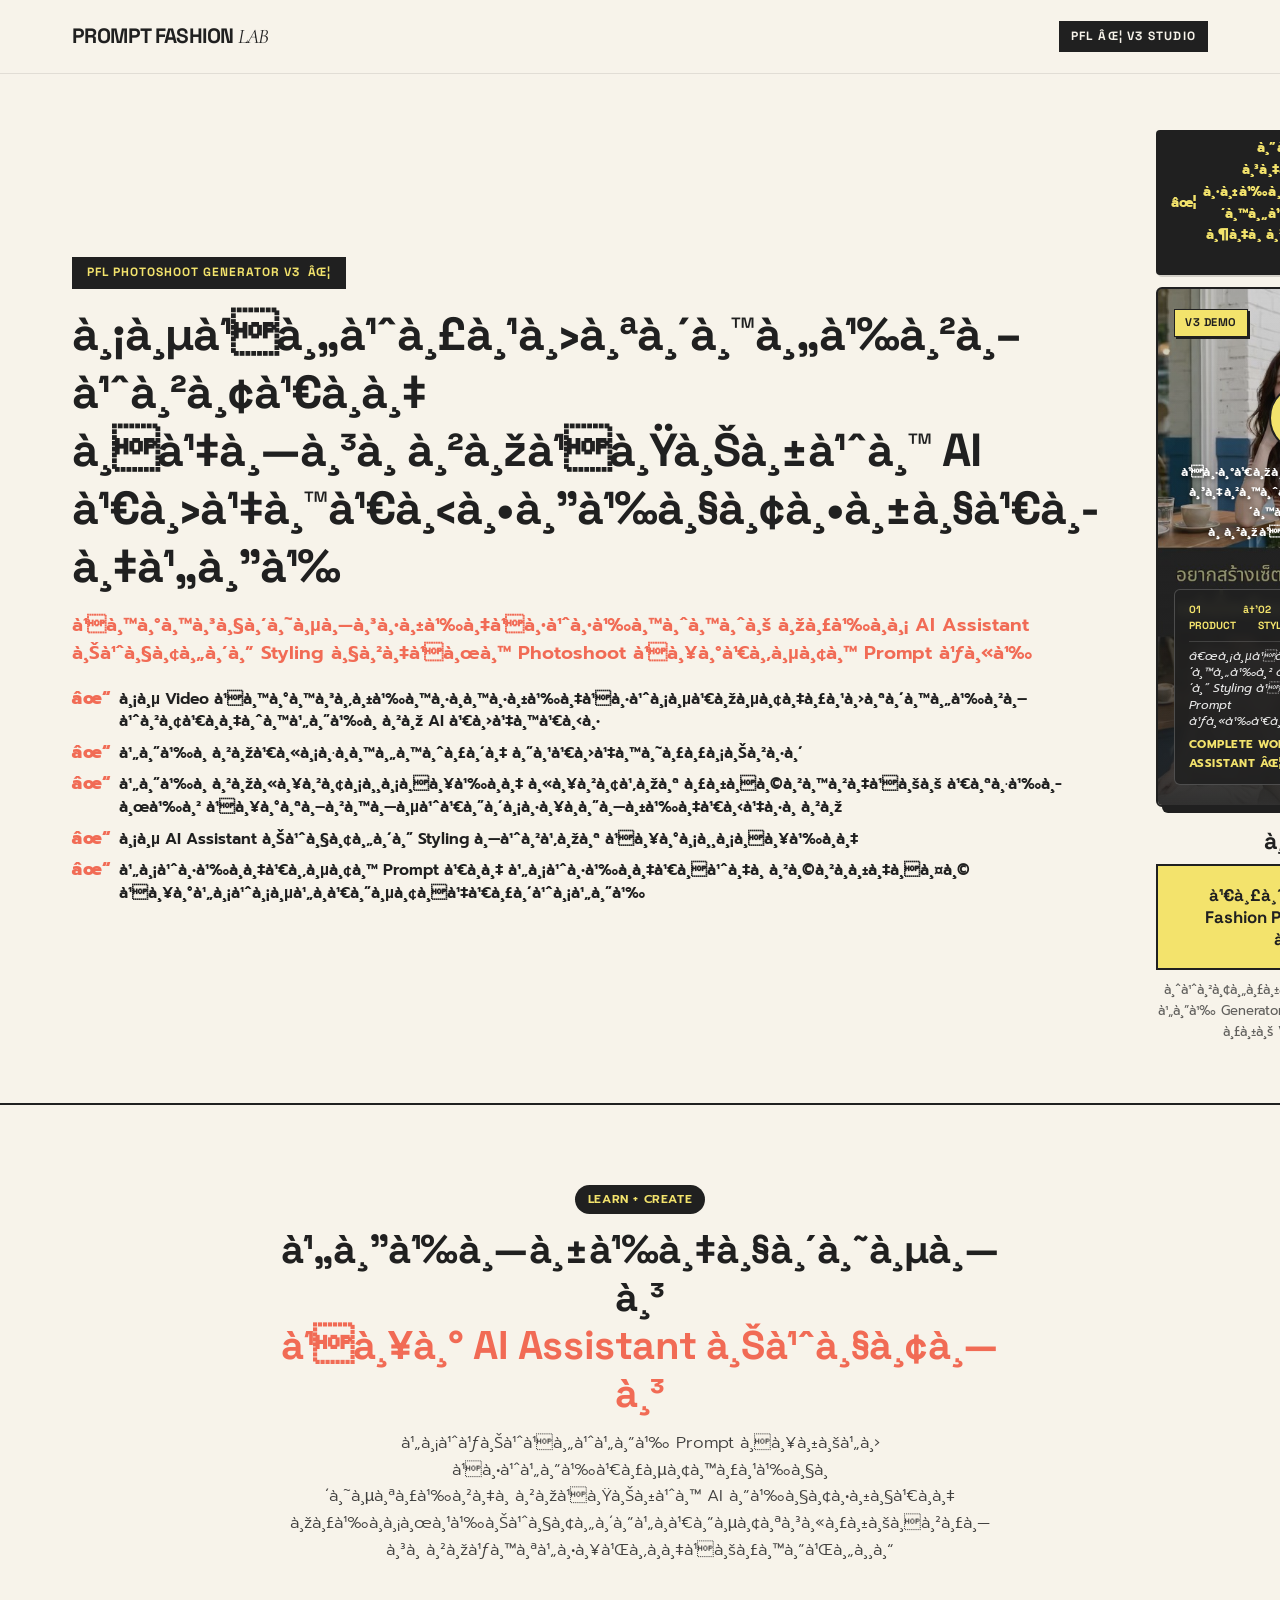
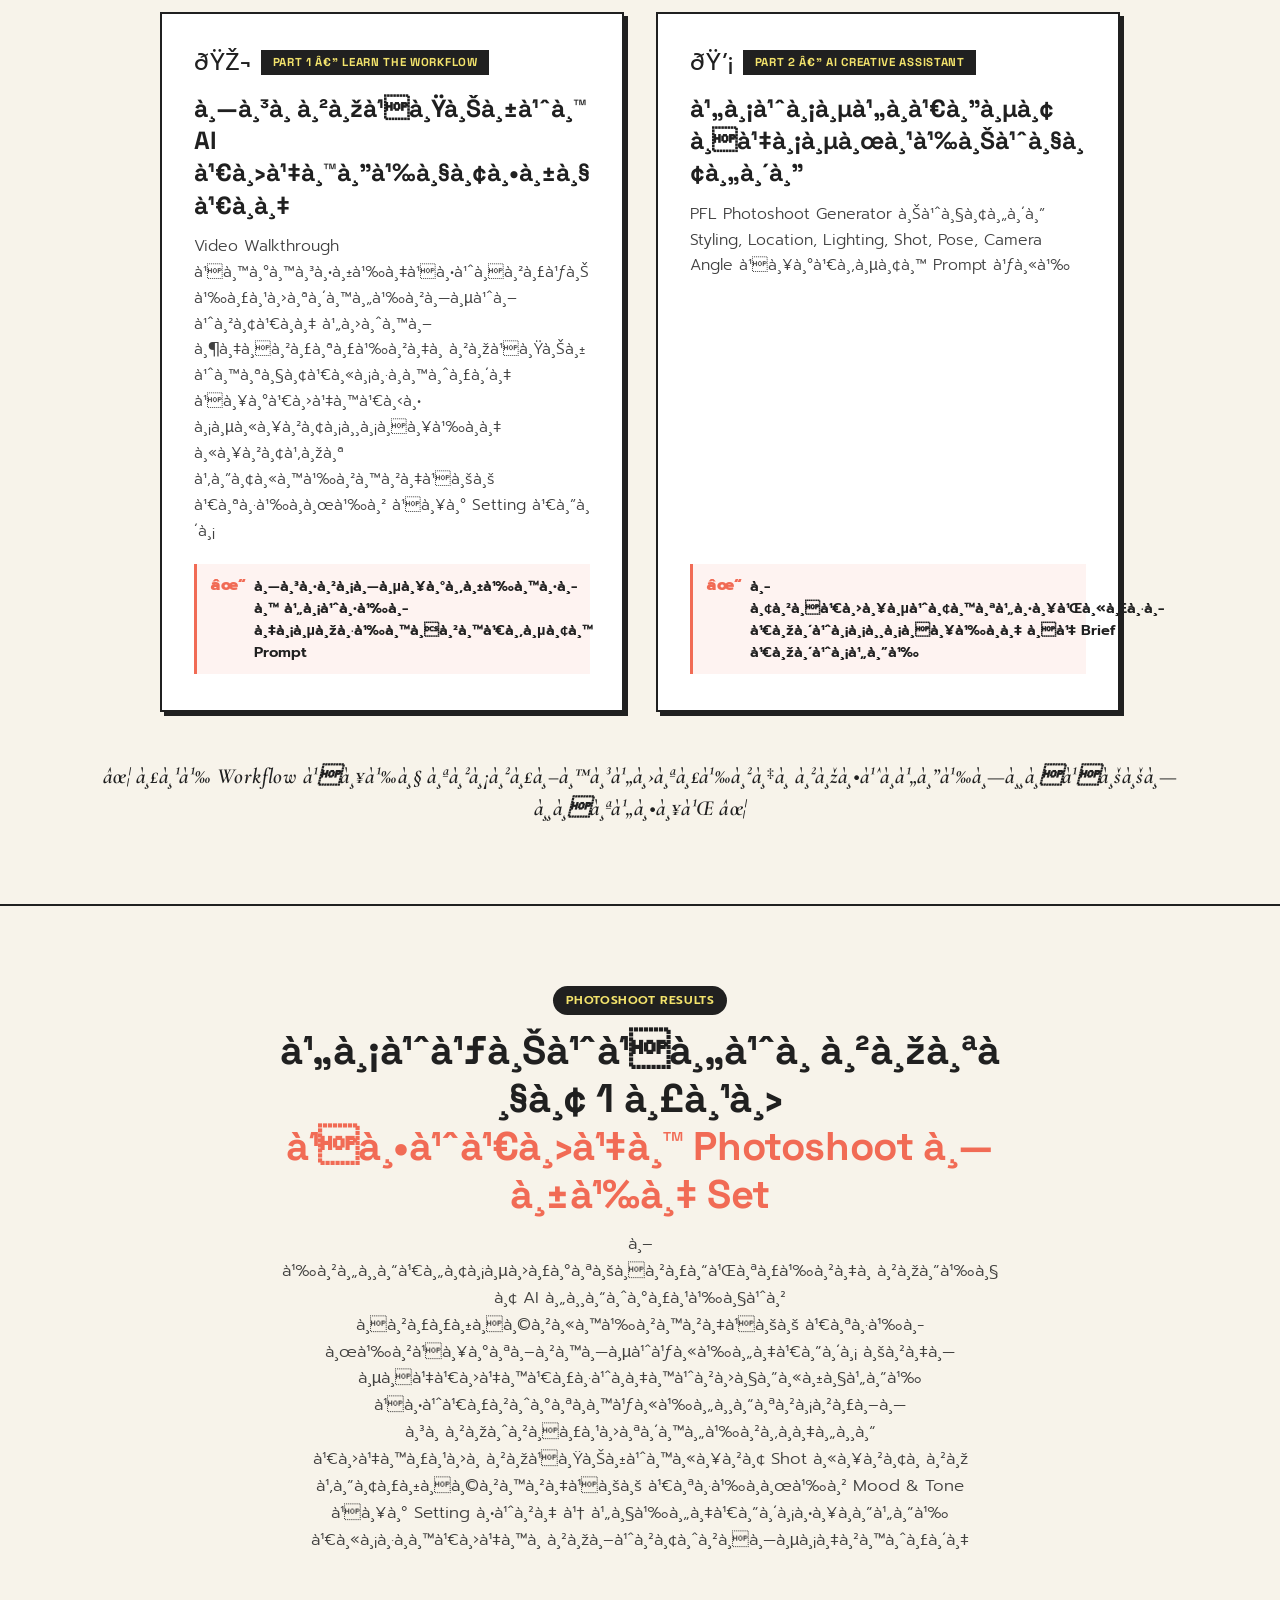
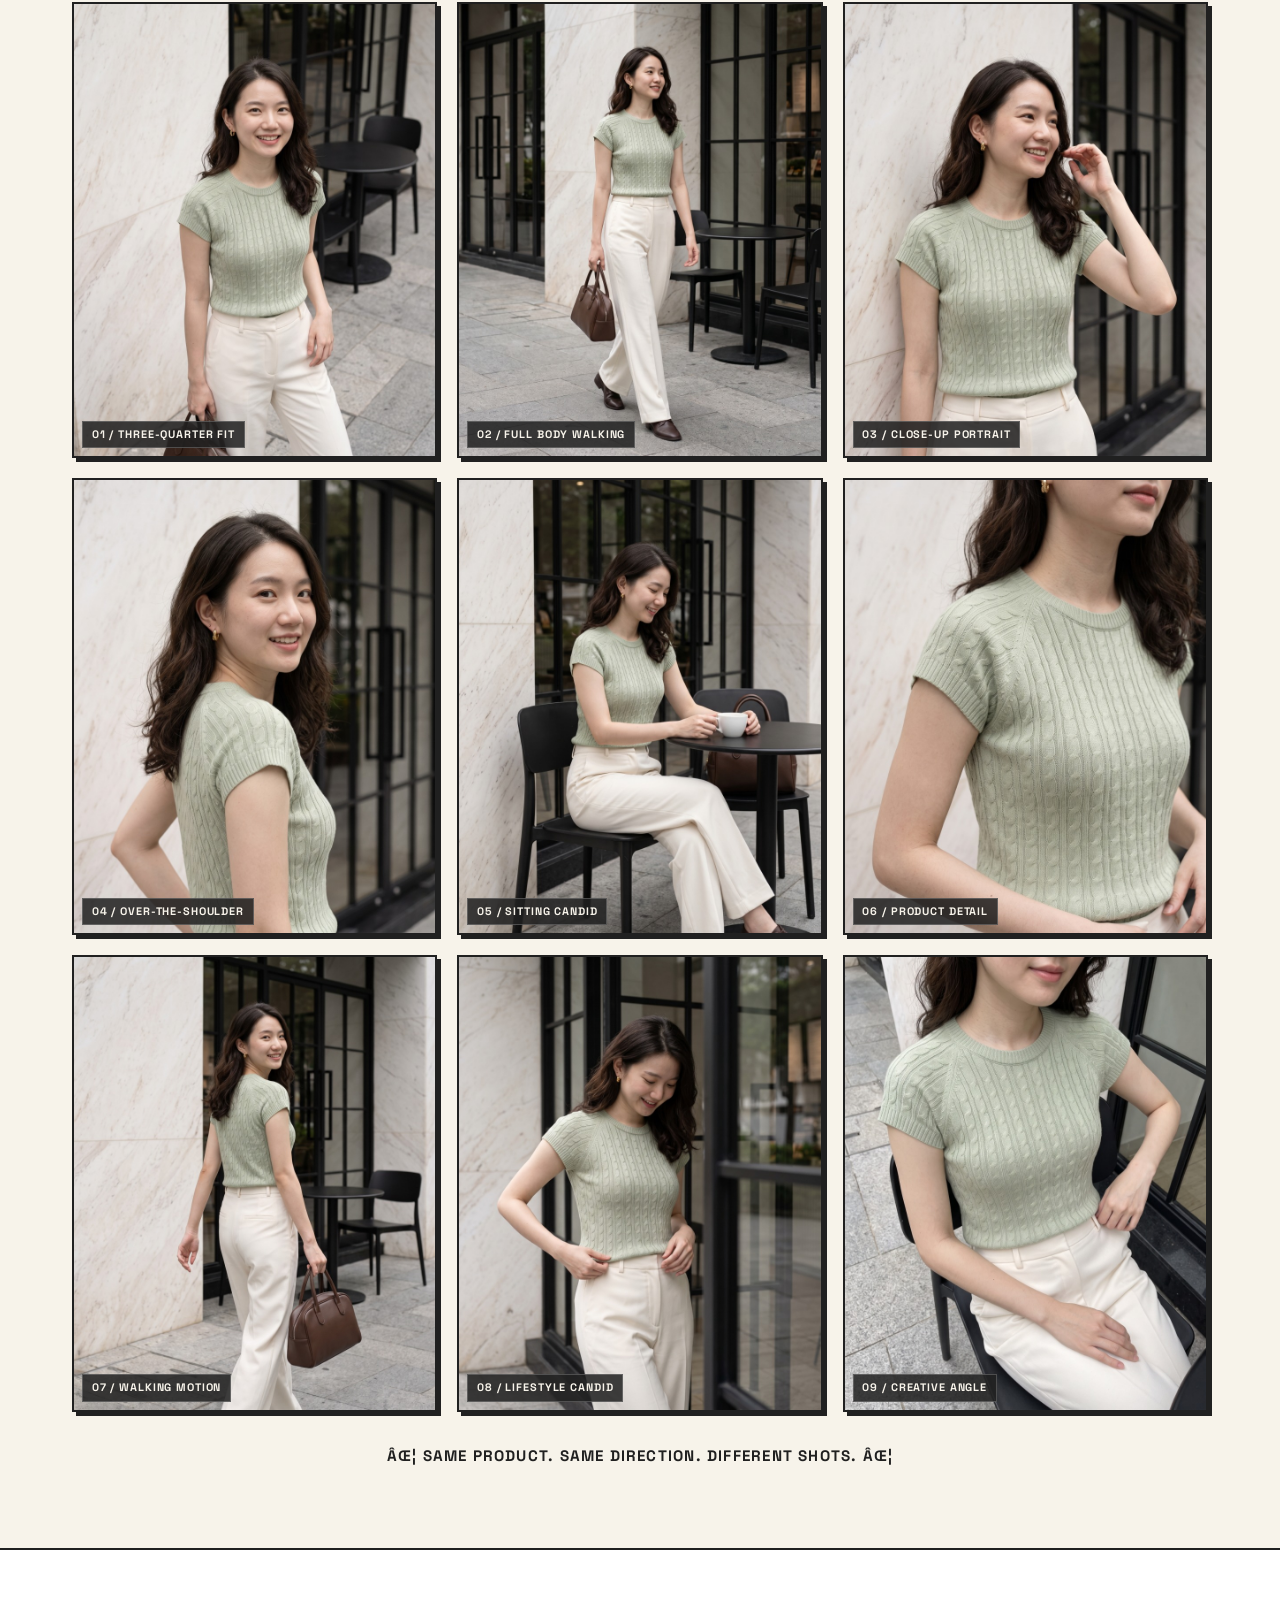
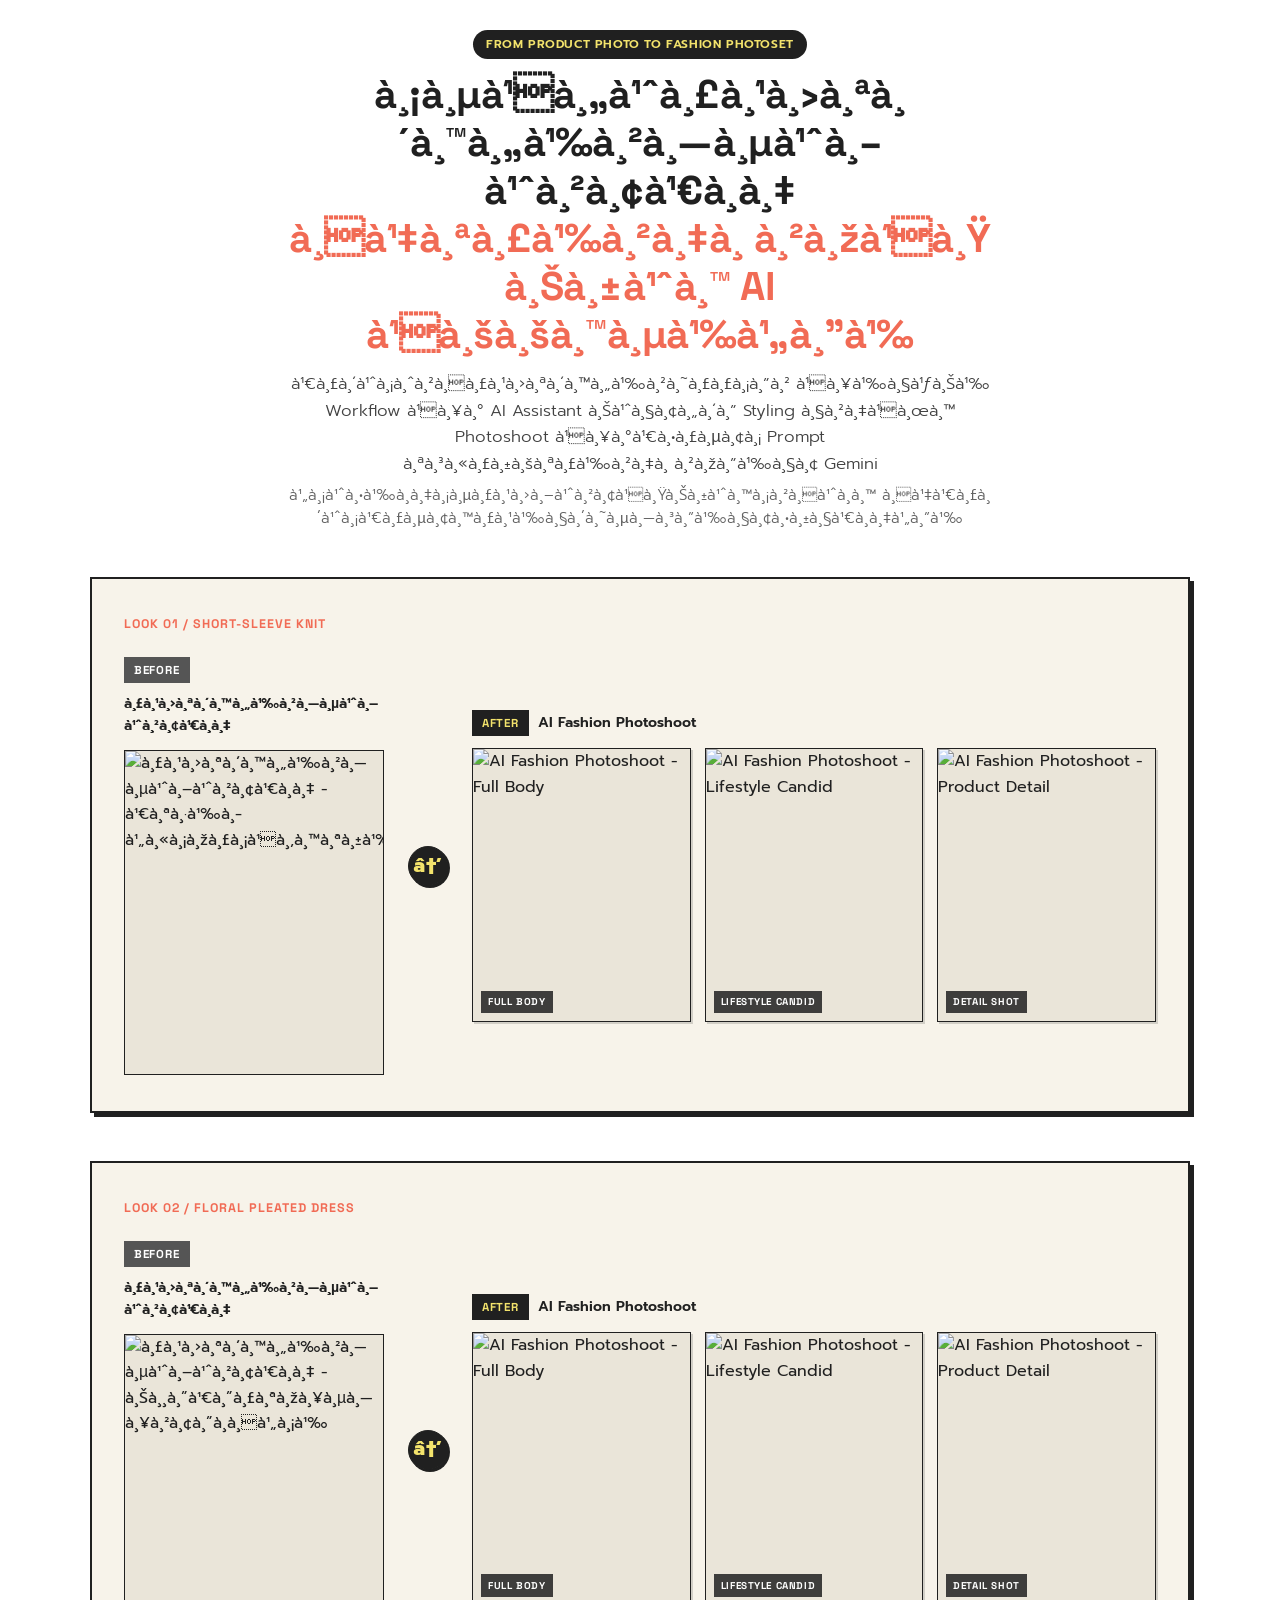
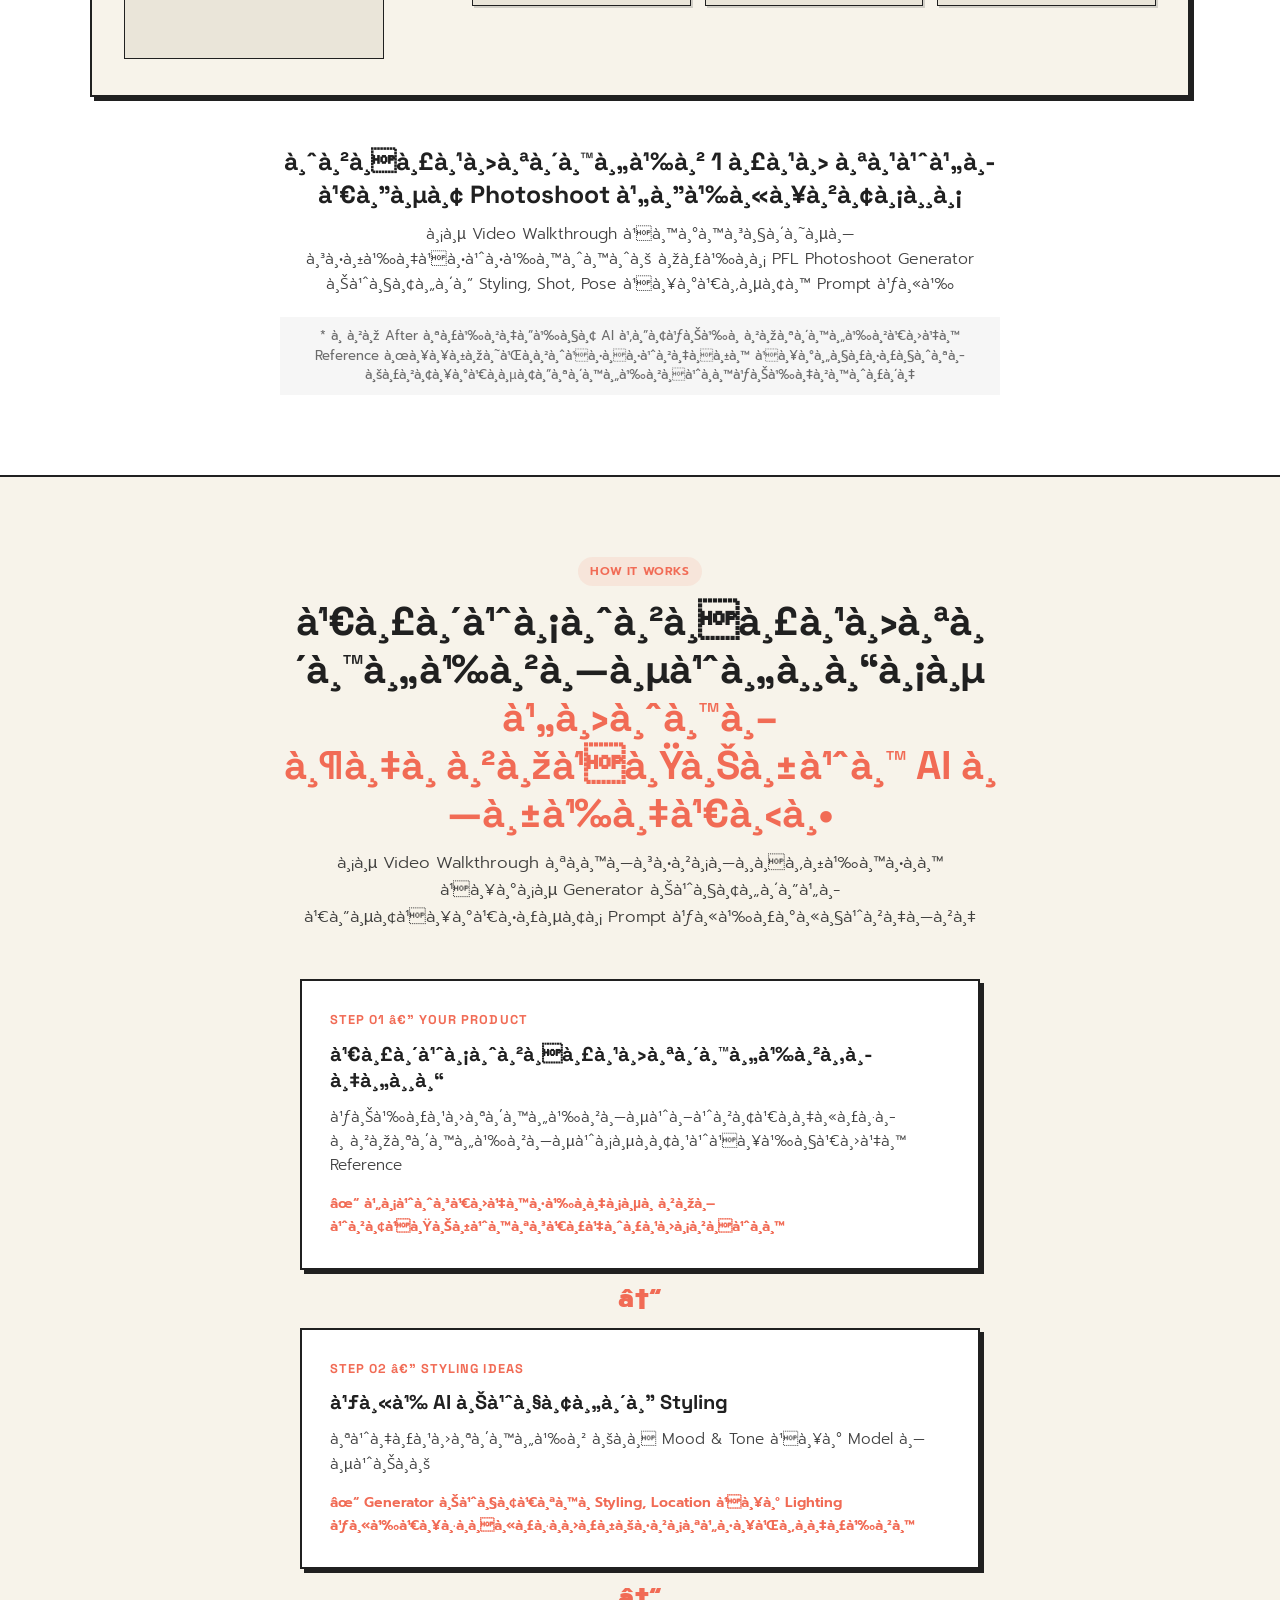
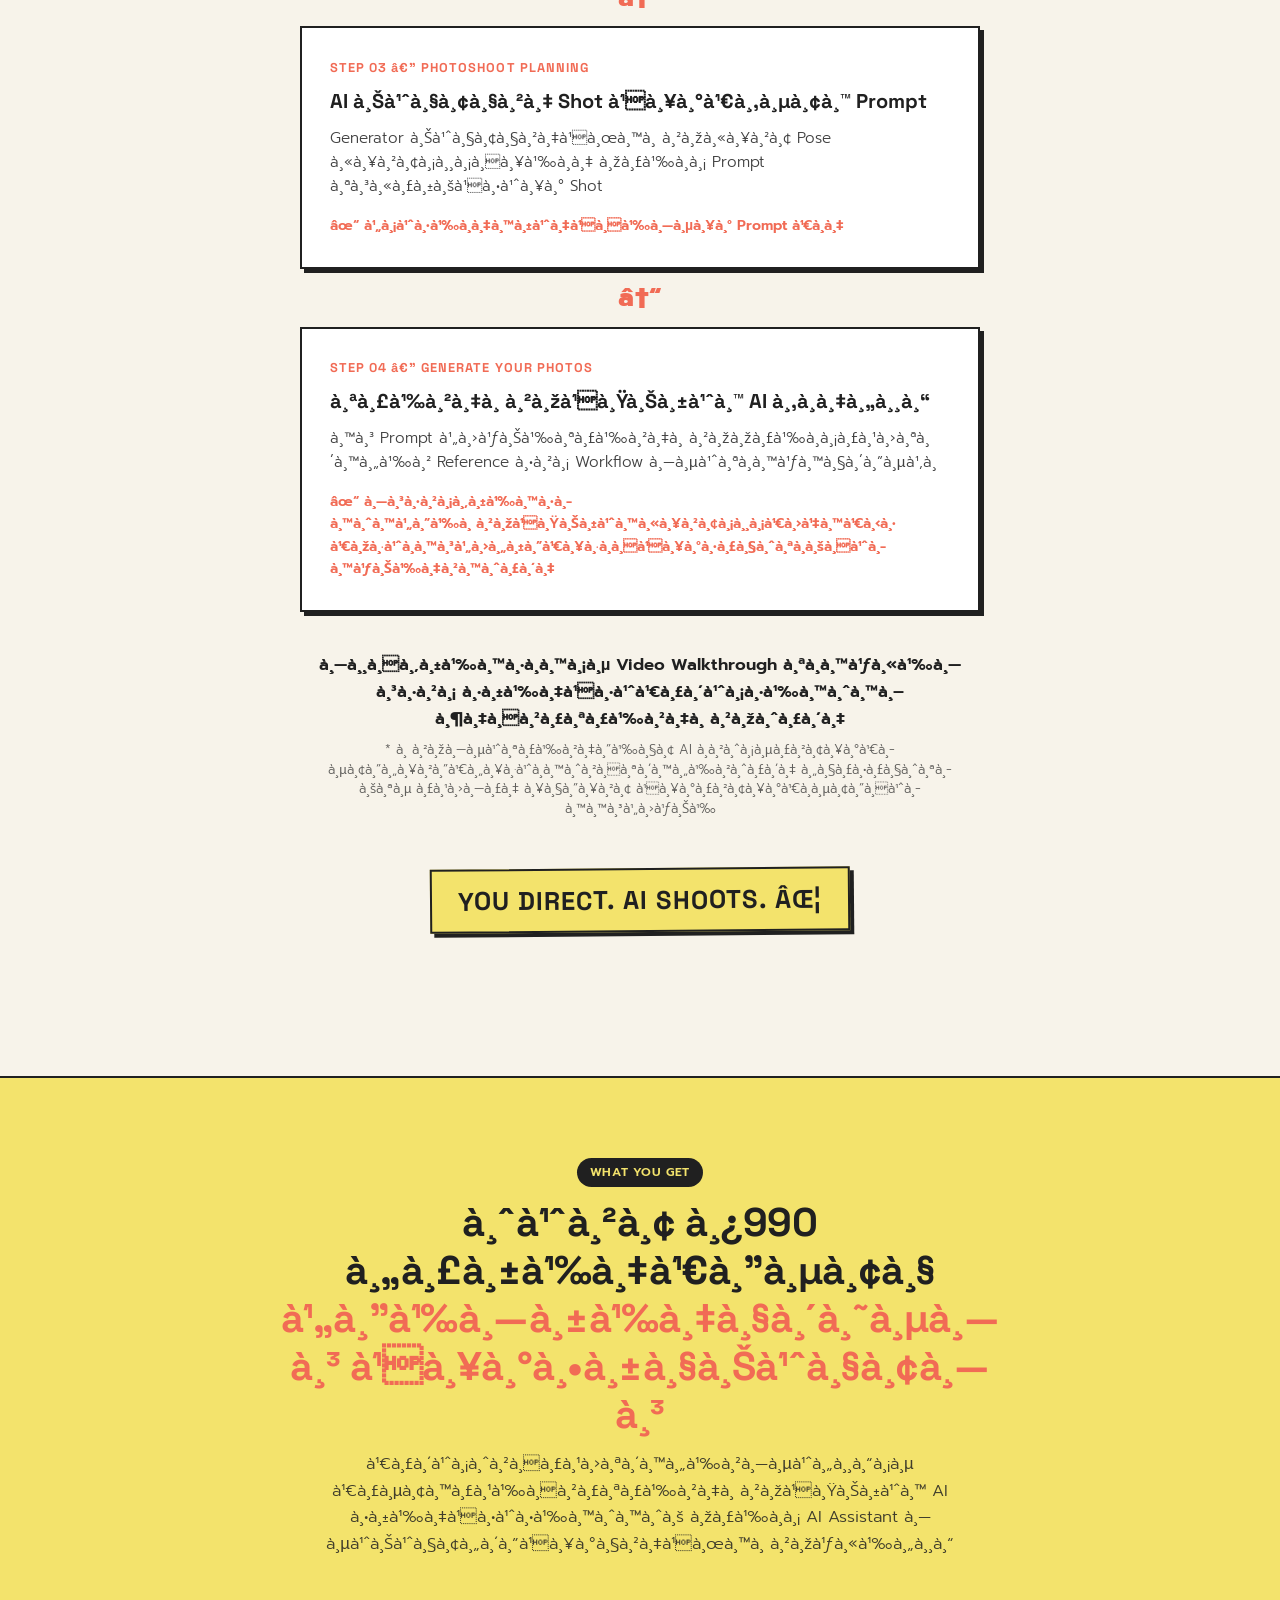
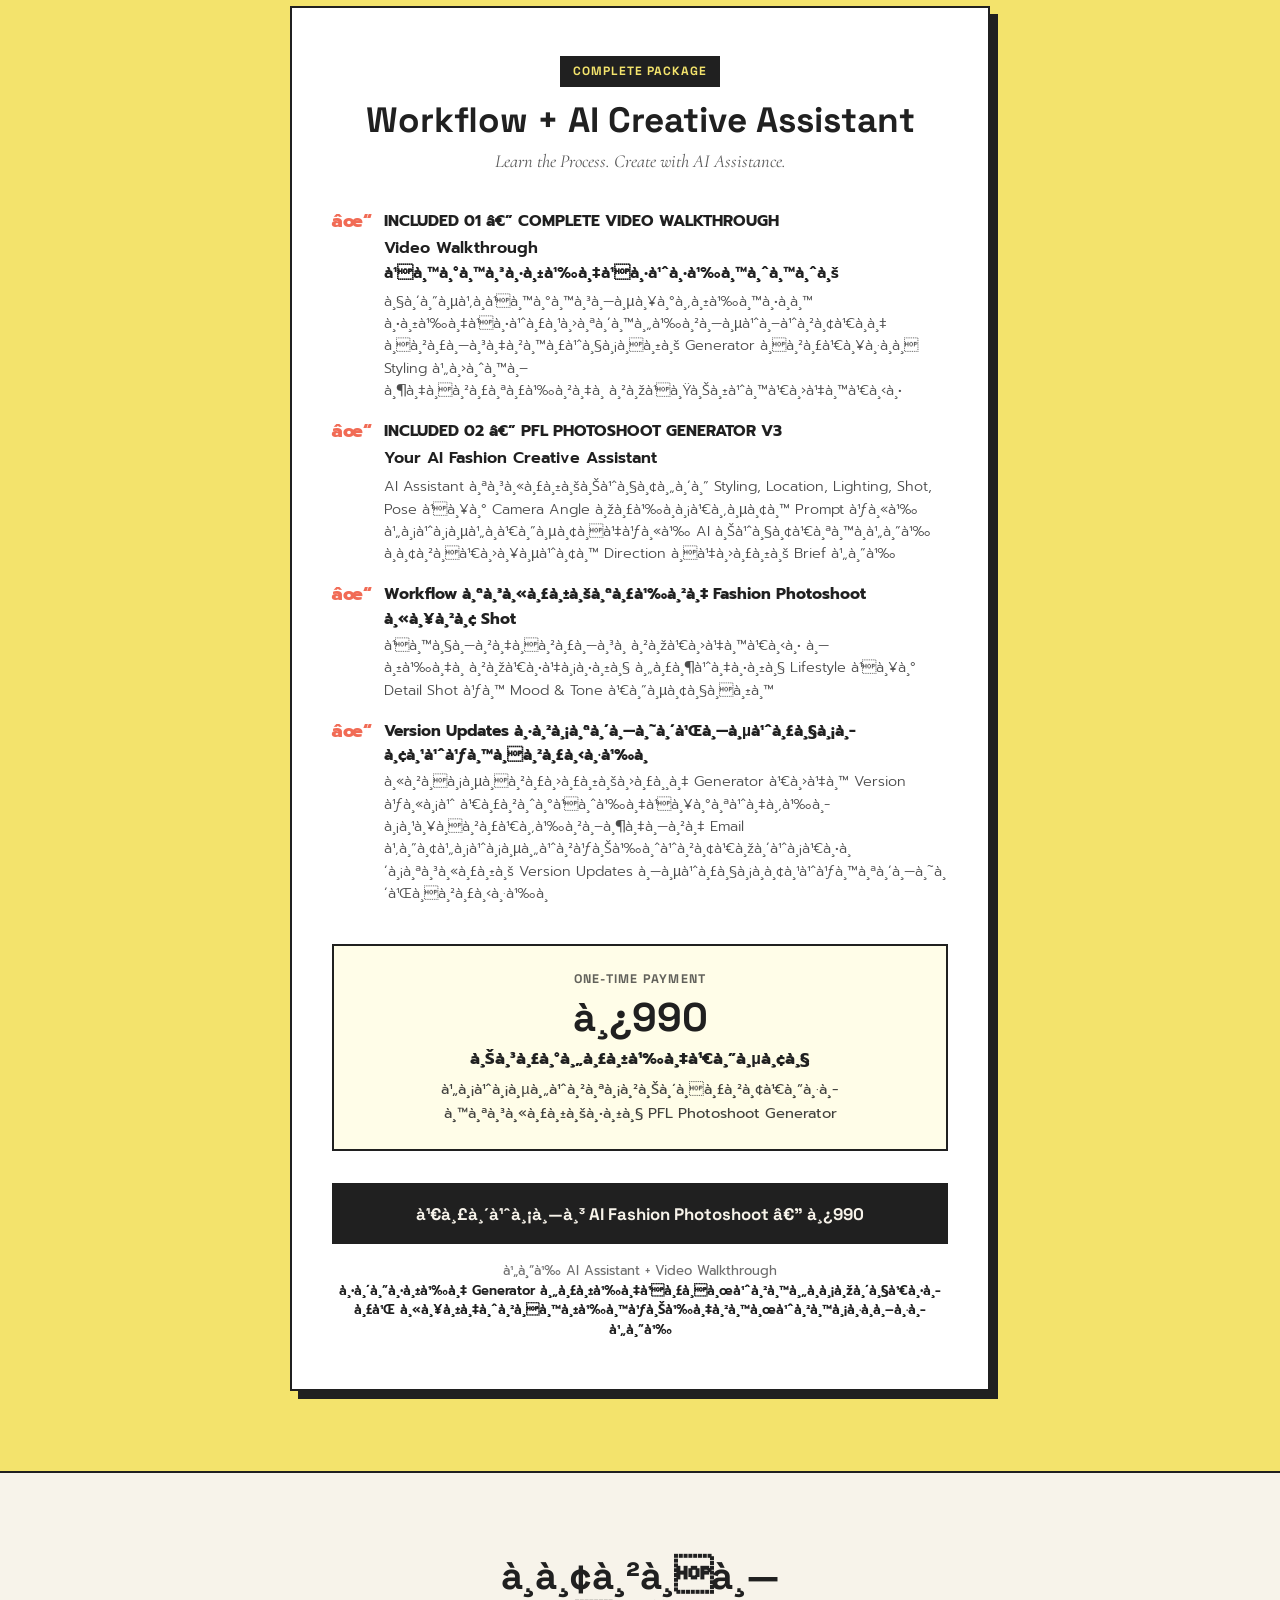
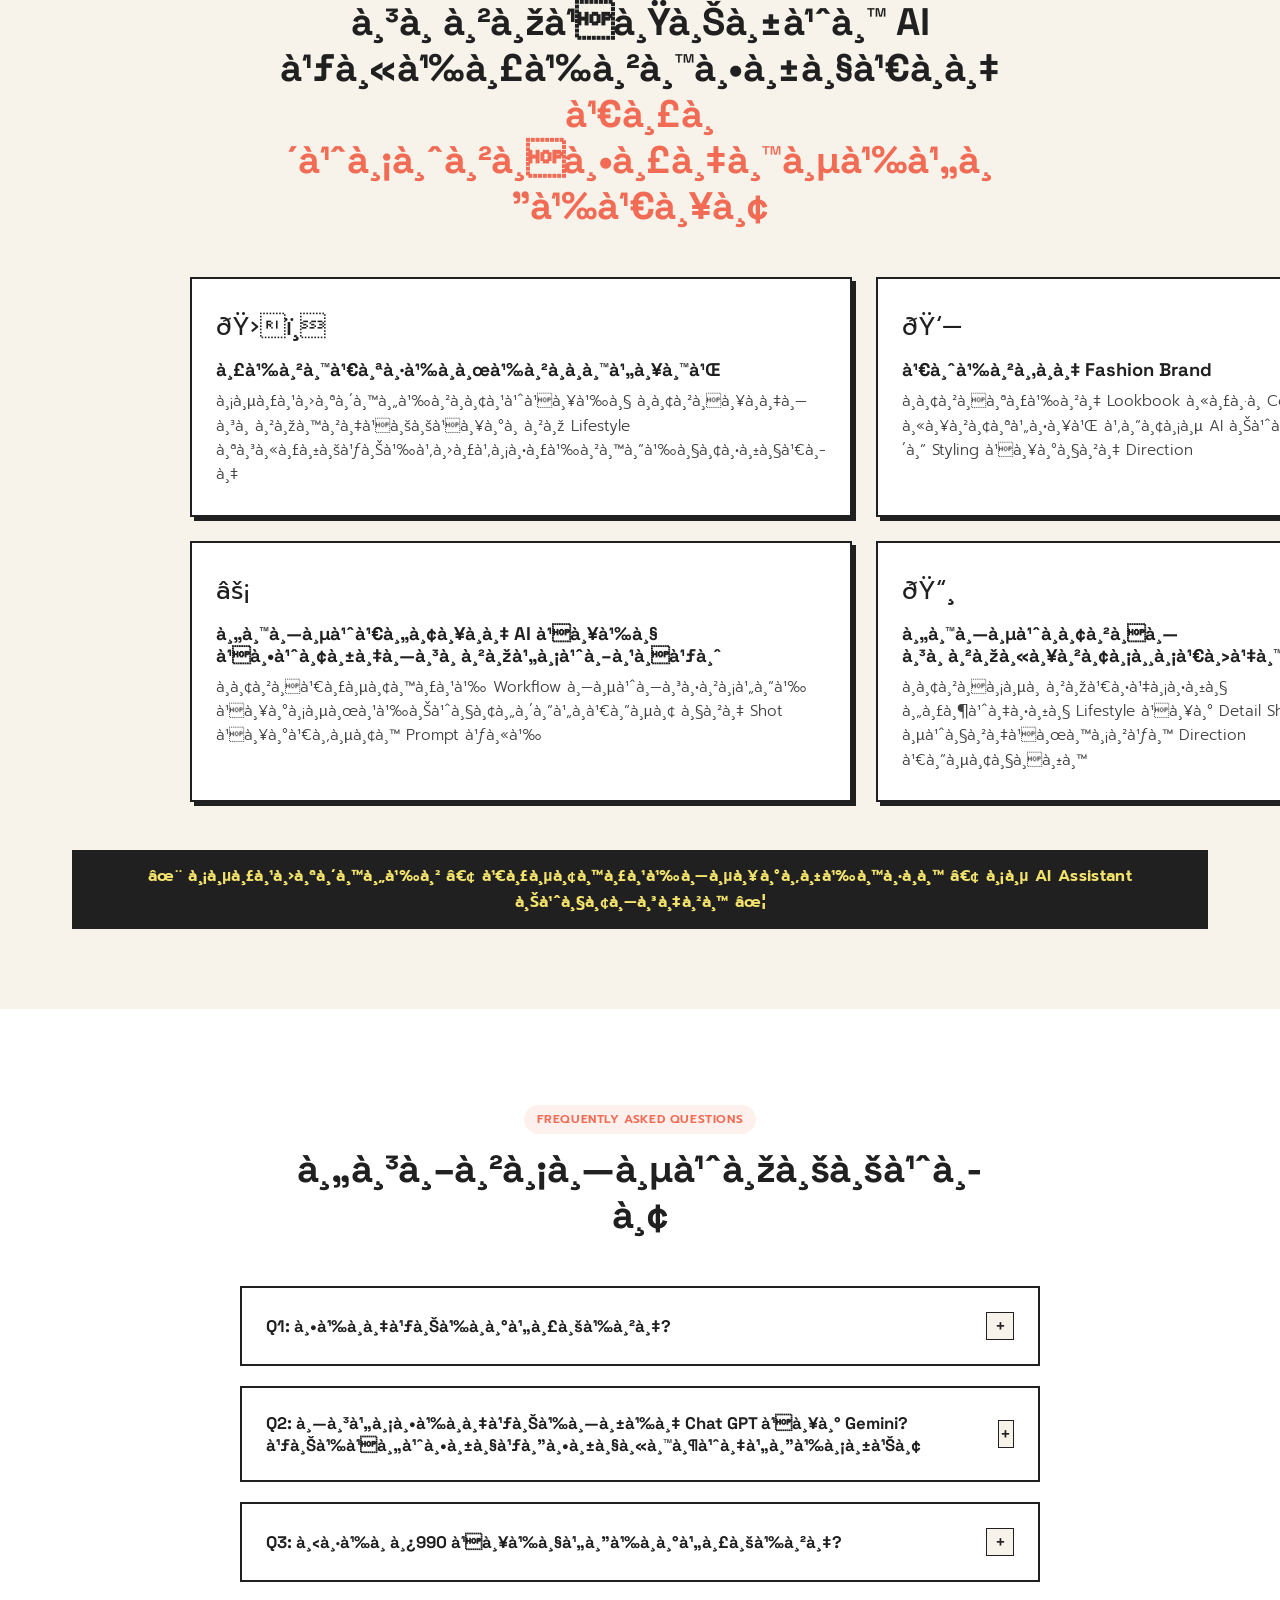
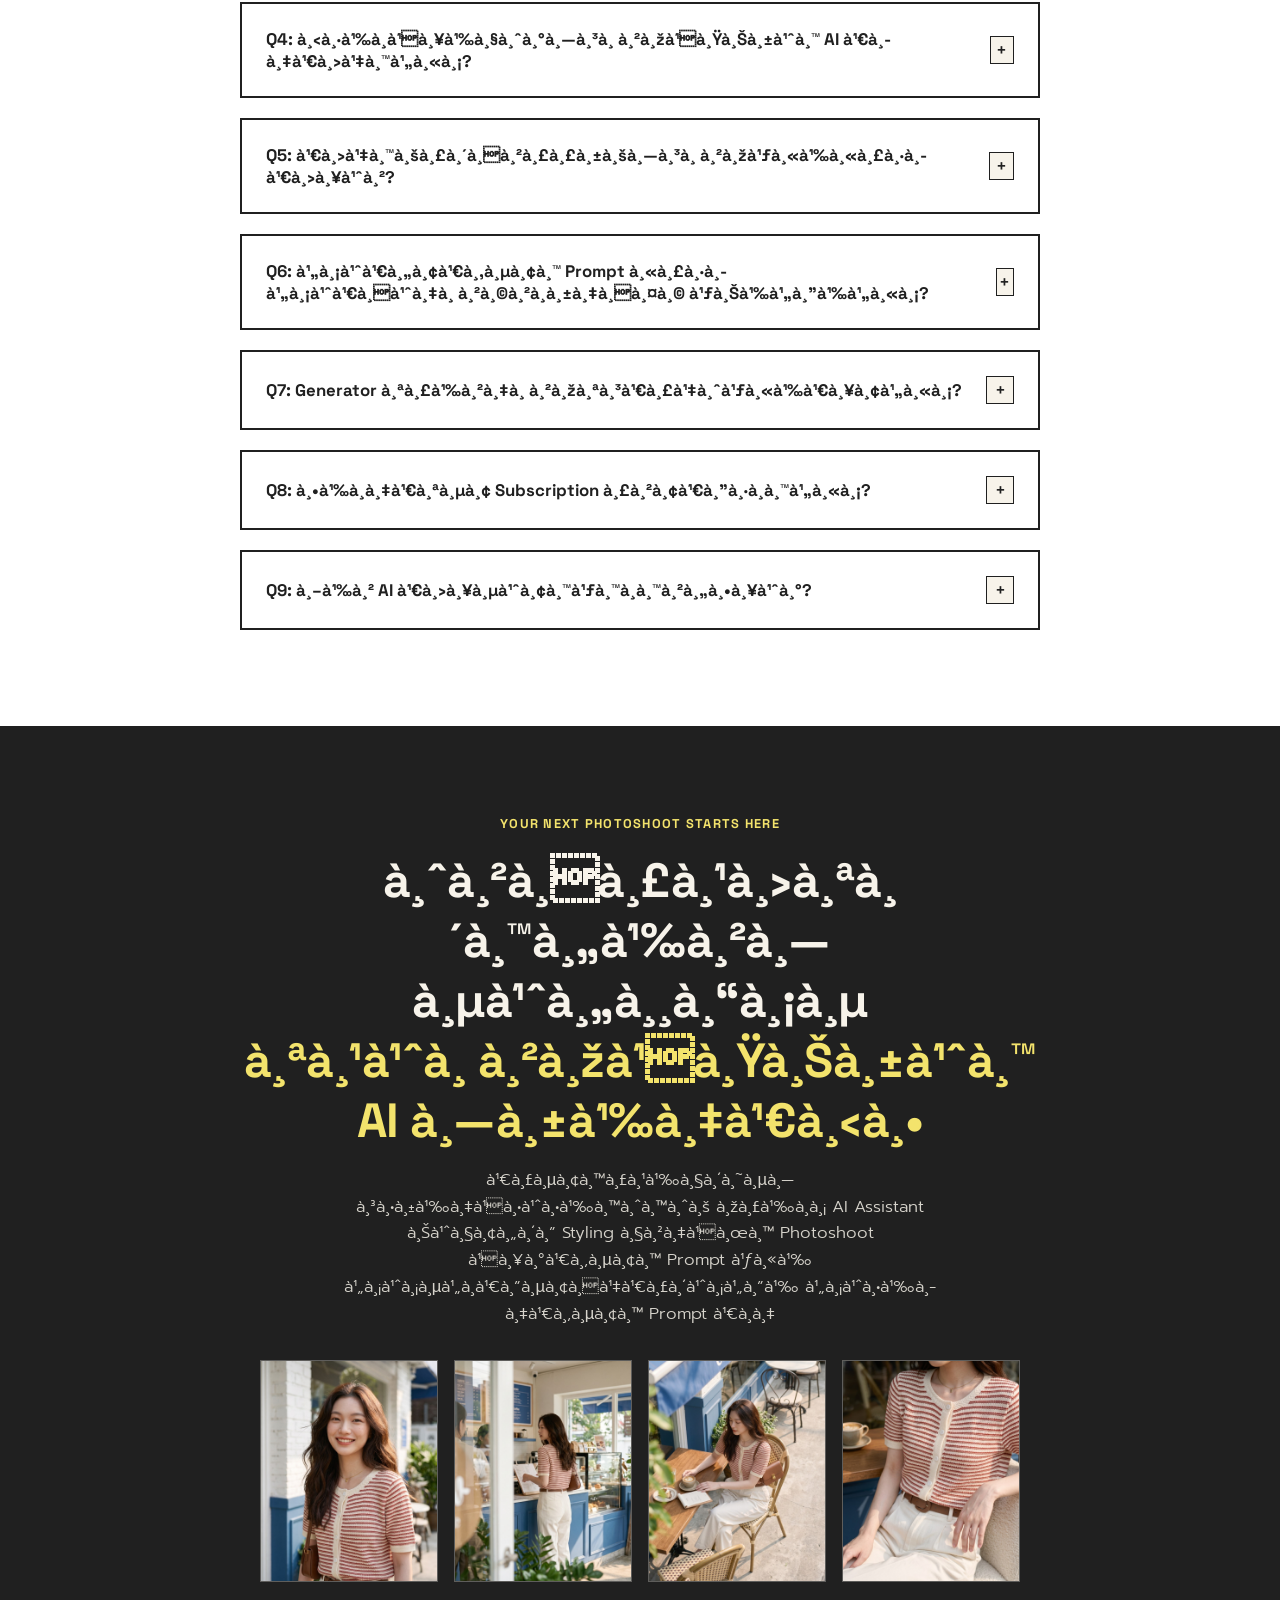
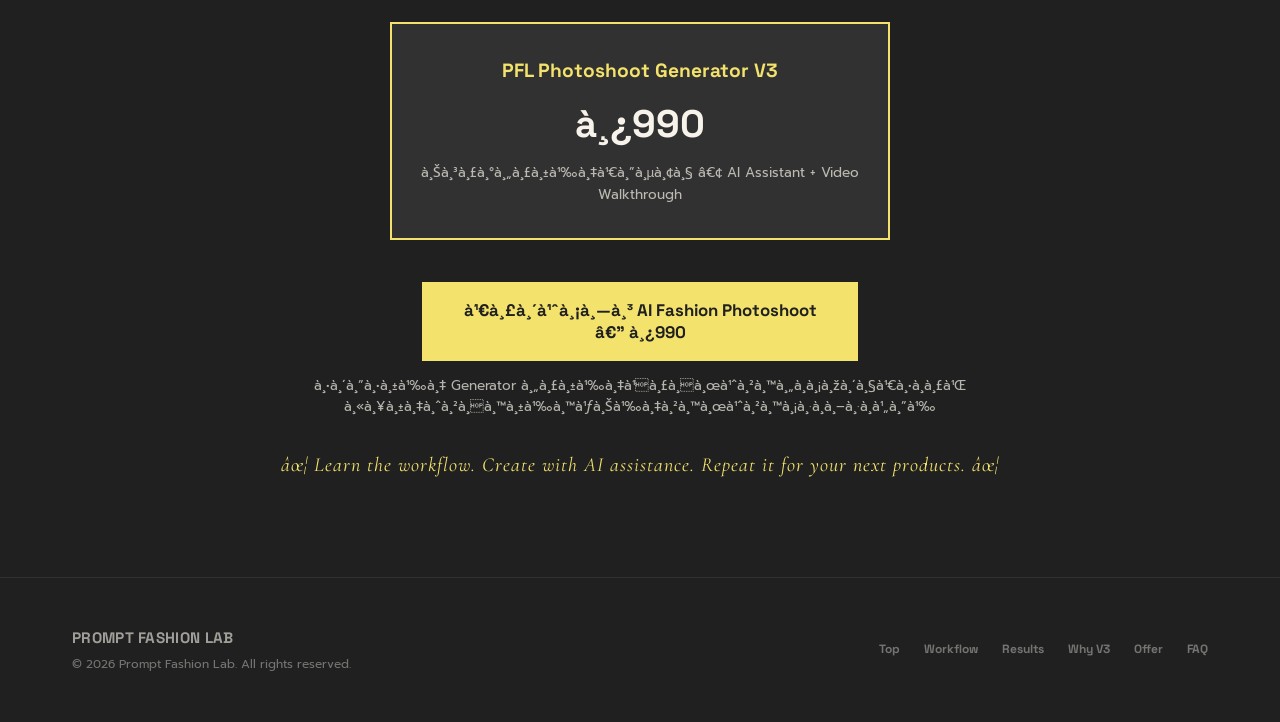
==== commit 52d8f65d: "แก้ Hero section" ====
--- a/index.html
+++ b/index.html
@@ -70,8 +70,8 @@
         </div>
 
         <h1 class="hero-v2-title text-balance-thai">
-          มีแค่รูปสินค้า<br>
-          ก็เริ่มทำภาพแฟชั่น AI<br>
+          มีแค่รูปสินค้าถ่ายเอง<br>
+          ก็ทำภาพแฟชั่น AI<br>
           เป็นเซตด้วยตัวเองได้
         </h1>
 
@@ -79,23 +79,12 @@
           แนะนำวิธีทำตั้งแต่ต้นจนจบ พร้อม AI Assistant ช่วยคิด Styling วางแผน Photoshoot และเขียน Prompt ให้
         </div>
 
-        <div class="hero-v2-desc text-balance-thai">
-          <p style="margin-bottom: 0.75rem;">
-            เริ่มจากรูปสินค้าที่คุณถ่ายเอง ก็เรียนรู้วิธีสร้างภาพแฟชั่น AI หลายมุม หลาย Pose ได้
-          </p>
-          <p style="margin-bottom: 0.75rem;">
-            มี Video Walkthrough สอนทำตามทีละขั้นตอน ตั้งแต่รูปสินค้าถ่ายเองจนถึงการสร้างภาพแฟชั่น AI เป็นเซต พร้อม PFL Photoshoot Generator ช่วยคิดไอเดียและวางแผนภาพให้
-          </p>
-          <p>
-            ไม่ต้องเก่งภาษาอังกฤษ ไม่ต้องเขียน Prompt เอง และไม่มีไอเดียก็เริ่มได้
-          </p>
-        </div>
-
         <ul class="hero-highlights-list text-balance-thai">
-          <li><span class="hero-check">✓</span> แนะนำ Workflow ตั้งแต่รูปสินค้าจนได้ภาพ AI เป็นเซต</li>
-          <li><span class="hero-check">✓</span> มี AI Assistant ช่วยคิด Styling และวาง Shot</li>
-          <li><span class="hero-check">✓</span> ไม่ต้องเขียน Prompt เอง</li>
-          <li><span class="hero-check">✓</span> ได้ภาพเหมือนภาพถ่ายจริง</li>
+          <li><span class="hero-check">✓</span> มี Video แนะนำขั้นตอนตั้งแต่มีเพียงรูปสินค้าถ่ายเองจนได้ภาพ AI เป็นเซต</li>
+          <li><span class="hero-check">✓</span> ได้ภาพเหมือนคนจริง ดูเป็นธรรมชาติ</li>
+          <li><span class="hero-check">✓</span> ได้ภาพหลายมุมกล้อง หลายโพส รักษานางแบบ เสื้อผ้า และสถานที่เดิมตลอดทั้งเซ็ตภาพ</li>
+          <li><span class="hero-check">✓</span> มี AI Assistant ช่วยคิด Styling ท่าโพส และมุมกล้อง</li>
+          <li><span class="hero-check">✓</span> ไม่ต้องเขียน Prompt เอง ไม่ต้องเก่งภาษาอังกฤษ และไม่มีไอเดียก็เริ่มได้</li>
         </ul>
       </div>
 
@@ -203,7 +192,7 @@
           </div>
           <h3 class="text-balance-thai">ทำภาพแฟชั่น AI เป็นด้วยตัวเอง</h3>
           <p class="text-balance-thai">
-            Video Walkthrough แนะนำตั้งแต่การใช้รูปสินค้าที่ถ่ายเอง ไปจนถึงการสร้างภาพแฟชั่นสวยเหมือนจริง และเป็นเซต มีหลายมุมกล้อง หลายโพส อย่างมืออาชีพ
+            Video Walkthrough แนะนำตั้งแต่การใช้รูปสินค้าที่ถ่ายเอง ไปจนถึงการสร้างภาพแฟชั่นสวยเหมือนจริง และเป็นเซต มีหลายมุมกล้อง หลายโพส โดยหน้านางแบบ เสื้อผ้า และ Setting เดิม
           </p>
           <div class="value-card-sub text-balance-thai">
             <span class="value-card-check">✓</span>
@@ -254,9 +243,8 @@
           ไม่ใช่แค่ภาพสวย 1 รูป<br>
           <span style="color: var(--color-coral);">แต่เป็น Photoshoot ทั้ง Set</span>
         </h2>
-        <p class="text-balance-thai" style="font-size: 1.05rem; color: rgba(32, 32, 32, 0.85); margin-top: 0.75rem; line-height: 1.6; max-width: 680px; margin-left: auto; margin-right: auto;">
-          จากรูปสินค้าของคุณ เรียนรู้วิธีสร้างภาพแฟชั่นหลาย Shot ใน Mood & Tone เดียวกัน<br>
-          มีทั้งภาพเต็มตัว ครึ่งตัว Lifestyle และ Detail Shot พร้อม AI Assistant ช่วยวางแผน Pose และมุมกล้องให้หลากหลาย
+        <p class="text-balance-thai" style="font-size: 1.05rem; color: rgba(32, 32, 32, 0.85); margin-top: 0.75rem; line-height: 1.6; max-width: 720px; margin-left: auto; margin-right: auto;">
+          ถ้าคุณเคยมีประสบการณ์สร้างภาพด้วย AI คุณจะรู้ว่า การรักษาหน้านางแบบ เสื้อผ้าและสถานที่ให้คงเดิม บางทีก็เป็นเรื่องน่าปวดหัวได้ แต่เราจะสอนให้คุณสามารถทำภาพจากรูปสินค้าของคุณ เป็นรูปภาพแฟชั่นหลาย Shot หลายภาพ โดยรักษานางแบบ เสื้อผ้า Mood & Tone และ Setting ต่าง ๆ ไว้คงเดิมตลอดได้ เหมือนเป็นภาพถ่ายจากทีมงานจริง
         </p>
       </div>
 
@@ -320,99 +308,8 @@
       </div>
 
       <!-- Caption -->
-      <div class="results-footer-tagline reveal" style="margin-bottom: 3.5rem;">
+      <div class="results-footer-tagline reveal">
         ✦ Same Product. Same Direction. Different Shots. ✦
-      </div>
-
-      <!-- Divider between Results and How It Works -->
-      <div class="reveal" style="border-top: 1px dashed rgba(32, 32, 32, 0.25); max-width: 800px; margin: 0 auto 3.5rem;"></div>
-
-      <!-- PART 2: HOW IT WORKS (Simple 4-Step Vertical Flow) -->
-      <div class="section-head-center reveal">
-        <span class="tagline-badge">FROM PRODUCT PHOTO TO FASHION PHOTOSET</span>
-        <h2 class="text-balance-thai" style="margin-top: 0.75rem; font-size: clamp(1.8rem, 4.5vw, 2.5rem);">
-          เริ่มจากรูปสินค้าที่คุณมี<br>
-          <span style="color: var(--color-coral);">ไปจนถึงภาพแฟชั่น AI ทั้งเซต</span>
-        </h2>
-        <p class="text-balance-thai" style="font-size: 1.05rem; color: rgba(32, 32, 32, 0.85); margin-top: 0.75rem; line-height: 1.6; max-width: 680px; margin-left: auto; margin-right: auto;">
-          มี Video Walkthrough สอนทำตามทุกขั้นตอน และมี Generator ช่วยคิดไอเดียและเตรียม Prompt ให้ระหว่างทาง
-        </p>
-      </div>
-
-      <!-- 4-Step Vertical Flow -->
-      <div class="step-flow-grid reveal">
-        
-        <!-- Step 1 -->
-        <div class="step-flow-card">
-          <div class="step-flow-num">STEP 01 — YOUR PRODUCT</div>
-          <h3 class="step-flow-title text-balance-thai">เริ่มจากรูปสินค้าของคุณ</h3>
-          <p class="step-flow-desc text-balance-thai">
-            ใช้รูปสินค้าที่ถ่ายเองหรือภาพสินค้าที่มีอยู่แล้วเป็น Reference
-          </p>
-          <div style="margin-top: auto; padding-top: 0.5rem; font-size: 0.88rem; font-weight: 600; color: var(--color-coral);">
-            ✓ ไม่จำเป็นต้องมีภาพถ่ายแฟชั่นสำเร็จรูปมาก่อน
-          </div>
-        </div>
-
-        <div class="step-flow-arrow-down" aria-hidden="true">↓</div>
-
-        <!-- Step 2 -->
-        <div class="step-flow-card">
-          <div class="step-flow-num">STEP 02 — STYLING IDEAS</div>
-          <h3 class="step-flow-title text-balance-thai">ให้ AI ช่วยคิด Styling</h3>
-          <p class="step-flow-desc text-balance-thai">
-            ส่งรูปสินค้า บอก Mood & Tone และ Model ที่ชอบ
-          </p>
-          <div style="margin-top: auto; padding-top: 0.5rem; font-size: 0.88rem; font-weight: 600; color: var(--color-coral);">
-            ✓ Generator ช่วยเสนอ Styling, Location และ Lighting ให้เลือกหรือปรับตามสไตล์ของร้าน
-          </div>
-        </div>
-
-        <div class="step-flow-arrow-down" aria-hidden="true">↓</div>
-
-        <!-- Step 3 -->
-        <div class="step-flow-card">
-          <div class="step-flow-num">STEP 03 — PHOTOSHOOT PLANNING</div>
-          <h3 class="step-flow-title text-balance-thai">AI ช่วยวาง Shot และเขียน Prompt</h3>
-          <p class="step-flow-desc text-balance-thai">
-            Generator ช่วยวางแผนภาพหลาย Pose หลายมุมกล้อง พร้อม Prompt สำหรับแต่ละ Shot
-          </p>
-          <div style="margin-top: auto; padding-top: 0.5rem; font-size: 0.88rem; font-weight: 600; color: var(--color-coral);">
-            ✓ ไม่ต้องนั่งแก้ทีละ Prompt เอง
-          </div>
-        </div>
-
-        <div class="step-flow-arrow-down" aria-hidden="true">↓</div>
-
-        <!-- Step 4 -->
-        <div class="step-flow-card">
-          <div class="step-flow-num">STEP 04 — GENERATE YOUR PHOTOS</div>
-          <h3 class="step-flow-title text-balance-thai">สร้างภาพแฟชั่น AI ของคุณ</h3>
-          <p class="step-flow-desc text-balance-thai">
-            นำ Prompt ไปใช้สร้างภาพพร้อมรูปสินค้า Reference ตาม Workflow ที่สอนในวิดีโอ
-          </p>
-          <div style="margin-top: auto; padding-top: 0.5rem; font-size: 0.88rem; font-weight: 600; color: var(--color-coral);">
-            ✓ ทำตามขั้นตอนจนได้ภาพแฟชั่นหลายมุมเป็นเซต เพื่อนำไปคัดเลือกและตรวจสอบก่อนใช้งานจริง
-          </div>
-        </div>
-
-      </div>
-
-      <!-- Below the steps notes -->
-      <div class="reveal" style="text-align: center; max-width: 660px; margin: 0 auto 3rem;">
-        <p style="font-weight: 600; font-size: 1.05rem; color: var(--color-black); margin-bottom: 0.5rem;">
-          ทุกขั้นตอนมี Video Walkthrough สอนให้ทำตาม ตั้งแต่เริ่มต้นจนถึงการสร้างภาพจริง
-        </p>
-        <p style="font-size: 0.82rem; color: rgba(32, 32, 32, 0.7); line-height: 1.5;">
-          * ภาพที่สร้างด้วย AI อาจมีรายละเอียดคลาดเคลื่อนจากสินค้าจริง ควรตรวจสอบสี รูปทรง ลวดลาย และรายละเอียดก่อนนำไปใช้
-        </p>
-      </div>
-
-      <!-- Punchline Transition -->
-      <div class="workflow-punchline-wrap reveal">
-        <div class="workflow-punchline">
-          <span>You Direct. AI Shoots. ✦</span>
-        </div>
       </div>
 
     </div>
@@ -561,6 +458,104 @@
     </div>
   </section>
 
+  <!-- ==========================================
+       SECTION — HOW IT WORKS (4-Step Workflow)
+       From Product Photo to Fashion Photoset
+       ========================================== -->
+  <section id="how-it-works" class="workflow-steps-section">
+    <div class="container">
+      
+      <!-- Section Header -->
+      <div class="section-head-center reveal">
+        <span class="tagline-badge">HOW IT WORKS</span>
+        <h2 class="text-balance-thai" style="margin-top: 0.75rem; font-size: clamp(1.8rem, 4.5vw, 2.5rem);">
+          เริ่มจากรูปสินค้าที่คุณมี<br>
+          <span style="color: var(--color-coral);">ไปจนถึงภาพแฟชั่น AI ทั้งเซต</span>
+        </h2>
+        <p class="text-balance-thai" style="font-size: 1.05rem; color: rgba(32, 32, 32, 0.85); margin-top: 0.75rem; line-height: 1.6; max-width: 680px; margin-left: auto; margin-right: auto;">
+          มี Video Walkthrough สอนทำตามทุกขั้นตอน และมี Generator ช่วยคิดไอเดียและเตรียม Prompt ให้ระหว่างทาง
+        </p>
+      </div>
+
+      <!-- 4-Step Vertical Flow -->
+      <div class="step-flow-grid reveal">
+        
+        <!-- Step 1 -->
+        <div class="step-flow-card">
+          <div class="step-flow-num">STEP 01 — YOUR PRODUCT</div>
+          <h3 class="step-flow-title text-balance-thai">เริ่มจากรูปสินค้าของคุณ</h3>
+          <p class="step-flow-desc text-balance-thai">
+            ใช้รูปสินค้าที่ถ่ายเองหรือภาพสินค้าที่มีอยู่แล้วเป็น Reference
+          </p>
+          <div style="margin-top: auto; padding-top: 0.5rem; font-size: 0.88rem; font-weight: 600; color: var(--color-coral);">
+            ✓ ไม่จำเป็นต้องมีภาพถ่ายแฟชั่นสำเร็จรูปมาก่อน
+          </div>
+        </div>
+
+        <div class="step-flow-arrow-down" aria-hidden="true">↓</div>
+
+        <!-- Step 2 -->
+        <div class="step-flow-card">
+          <div class="step-flow-num">STEP 02 — STYLING IDEAS</div>
+          <h3 class="step-flow-title text-balance-thai">ให้ AI ช่วยคิด Styling</h3>
+          <p class="step-flow-desc text-balance-thai">
+            ส่งรูปสินค้า บอก Mood & Tone และ Model ที่ชอบ
+          </p>
+          <div style="margin-top: auto; padding-top: 0.5rem; font-size: 0.88rem; font-weight: 600; color: var(--color-coral);">
+            ✓ Generator ช่วยเสนอ Styling, Location และ Lighting ให้เลือกหรือปรับตามสไตล์ของร้าน
+          </div>
+        </div>
+
+        <div class="step-flow-arrow-down" aria-hidden="true">↓</div>
+
+        <!-- Step 3 -->
+        <div class="step-flow-card">
+          <div class="step-flow-num">STEP 03 — PHOTOSHOOT PLANNING</div>
+          <h3 class="step-flow-title text-balance-thai">AI ช่วยวาง Shot และเขียน Prompt</h3>
+          <p class="step-flow-desc text-balance-thai">
+            Generator ช่วยวางแผนภาพหลาย Pose หลายมุมกล้อง พร้อม Prompt สำหรับแต่ละ Shot
+          </p>
+          <div style="margin-top: auto; padding-top: 0.5rem; font-size: 0.88rem; font-weight: 600; color: var(--color-coral);">
+            ✓ ไม่ต้องนั่งแก้ทีละ Prompt เอง
+          </div>
+        </div>
+
+        <div class="step-flow-arrow-down" aria-hidden="true">↓</div>
+
+        <!-- Step 4 -->
+        <div class="step-flow-card">
+          <div class="step-flow-num">STEP 04 — GENERATE YOUR PHOTOS</div>
+          <h3 class="step-flow-title text-balance-thai">สร้างภาพแฟชั่น AI ของคุณ</h3>
+          <p class="step-flow-desc text-balance-thai">
+            นำ Prompt ไปใช้สร้างภาพพร้อมรูปสินค้า Reference ตาม Workflow ที่สอนในวิดีโอ
+          </p>
+          <div style="margin-top: auto; padding-top: 0.5rem; font-size: 0.88rem; font-weight: 600; color: var(--color-coral);">
+            ✓ ทำตามขั้นตอนจนได้ภาพแฟชั่นหลายมุมเป็นเซต เพื่อนำไปคัดเลือกและตรวจสอบก่อนใช้งานจริง
+          </div>
+        </div>
+
+      </div>
+
+      <!-- Below the steps notes -->
+      <div class="reveal" style="text-align: center; max-width: 660px; margin: 0 auto 3rem;">
+        <p style="font-weight: 600; font-size: 1.05rem; color: var(--color-black); margin-bottom: 0.5rem;">
+          ทุกขั้นตอนมี Video Walkthrough สอนให้ทำตาม ตั้งแต่เริ่มต้นจนถึงการสร้างภาพจริง
+        </p>
+        <p style="font-size: 0.82rem; color: rgba(32, 32, 32, 0.7); line-height: 1.5;">
+          * ภาพที่สร้างด้วย AI อาจมีรายละเอียดคลาดเคลื่อนจากสินค้าจริง ควรตรวจสอบสี รูปทรง ลวดลาย และรายละเอียดก่อนนำไปใช้
+        </p>
+      </div>
+
+      <!-- Punchline Transition -->
+      <div class="workflow-punchline-wrap reveal">
+        <div class="workflow-punchline">
+          <span>You Direct. AI Shoots. ✦</span>
+        </div>
+      </div>
+
+    </div>
+  </section>
+
 
   <!-- ==========================================
        SECTION 4 — WHAT’S INCLUDED FOR ฿990
--- a/styles.css
+++ b/styles.css
@@ -3175,18 +3175,33 @@
 }
 
 /* ==========================================================================
-   SECTION 2: COMBINED WORKFLOW + PHOTOSHOOT RESULTS
+   SECTION 2: PHOTOSHOOT RESULTS
    ========================================================================== */
 .workflow-results-section {
   background-color: var(--color-ivory);
   padding: 5rem 0;
   border-top: 2px solid var(--color-black);
-  border-bottom: 2px solid var(--color-black);
   position: relative;
 }
 
 @media (max-width: 768px) {
   .workflow-results-section {
+    padding: 3.5rem 0;
+  }
+}
+
+/* ==========================================================================
+   SECTION: 4-STEP WORKFLOW
+   ========================================================================== */
+.workflow-steps-section {
+  background-color: var(--color-ivory);
+  padding: 5rem 0;
+  border-top: 2px solid var(--color-black);
+  position: relative;
+}
+
+@media (max-width: 768px) {
+  .workflow-steps-section {
     padding: 3.5rem 0;
   }
 }
